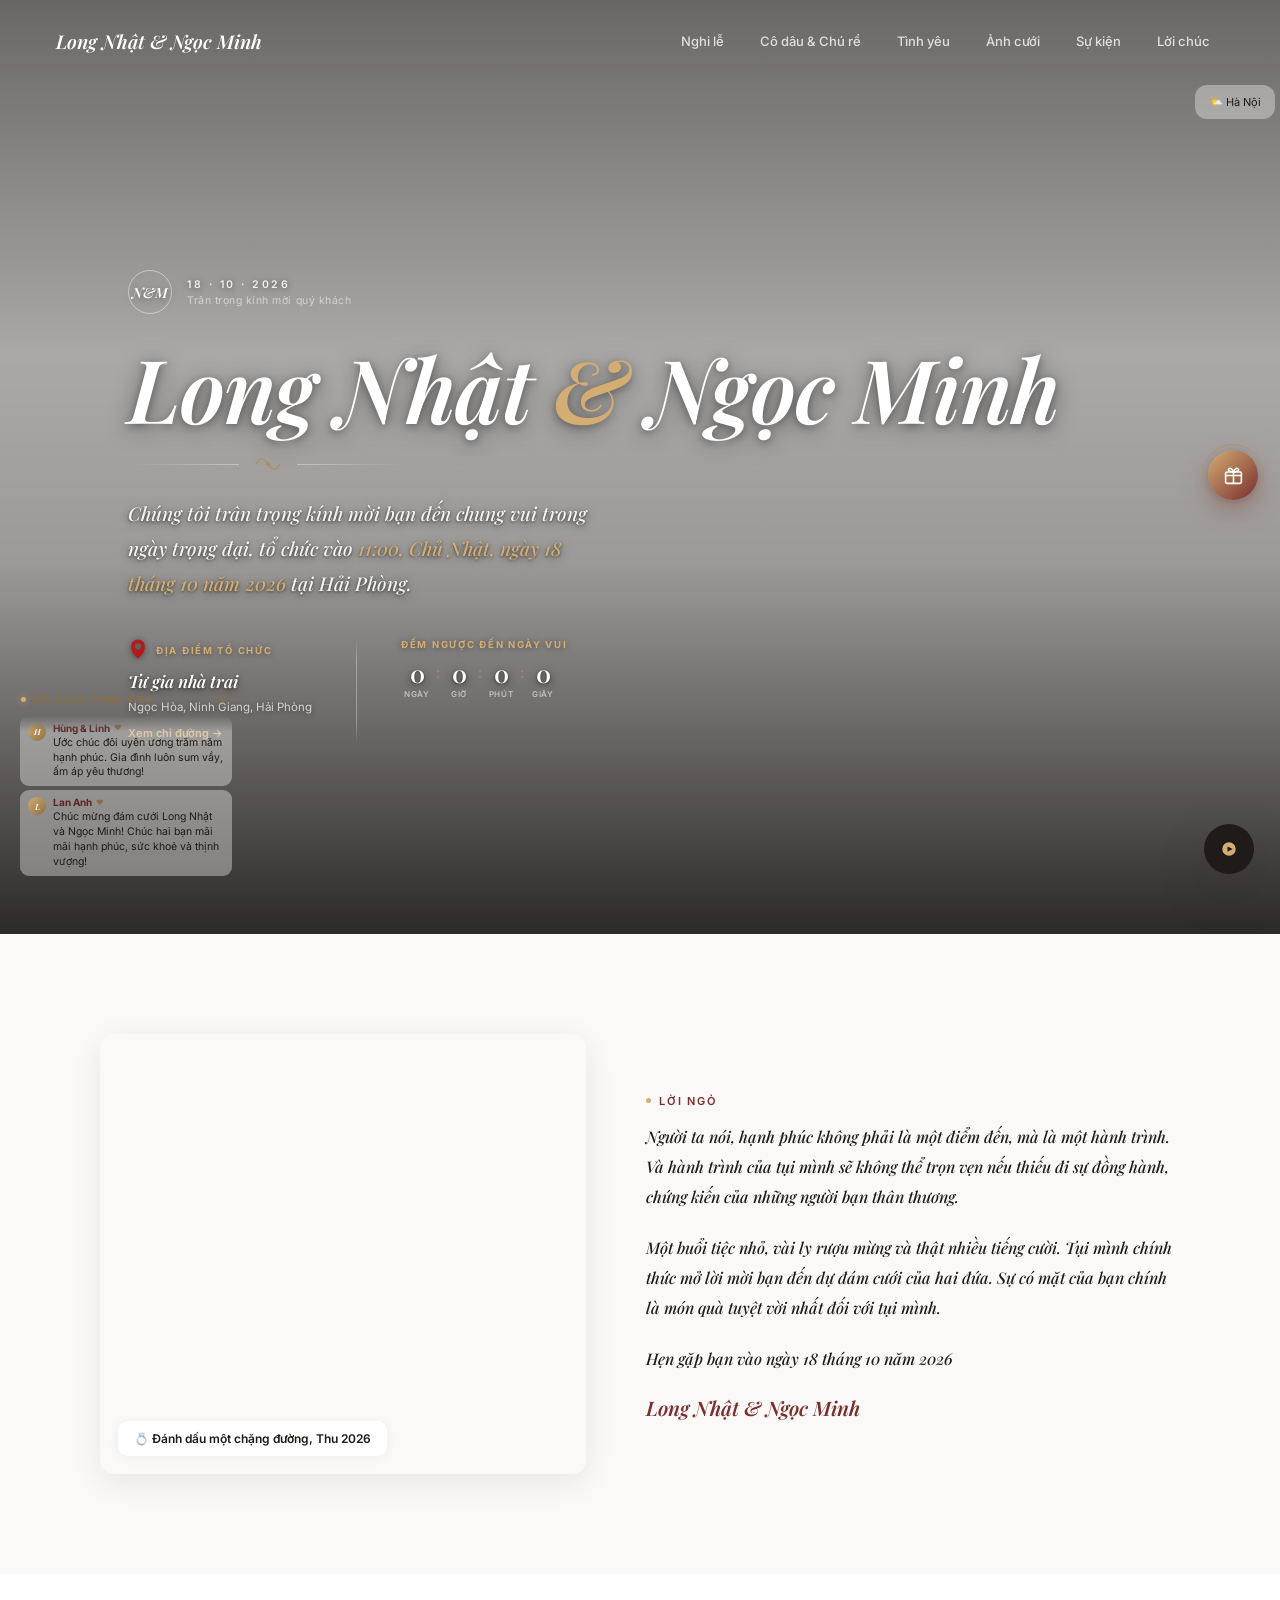
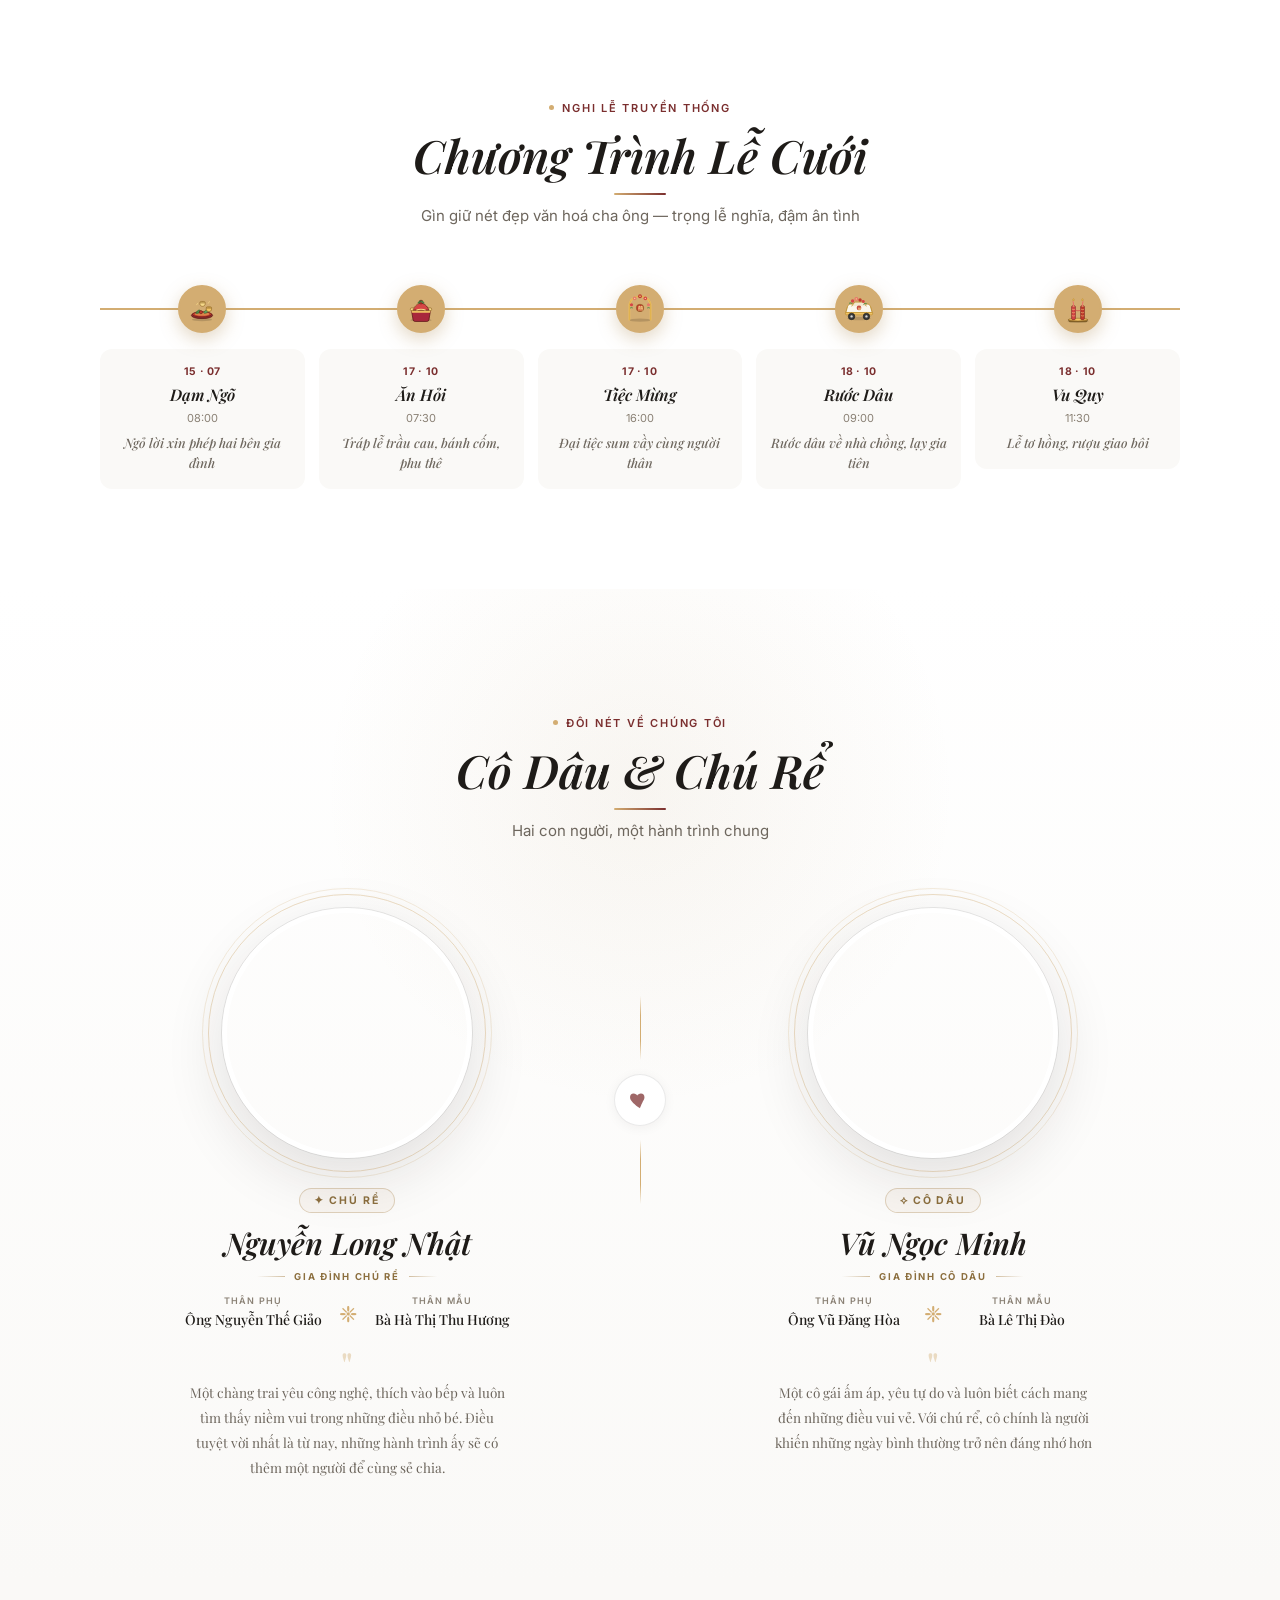
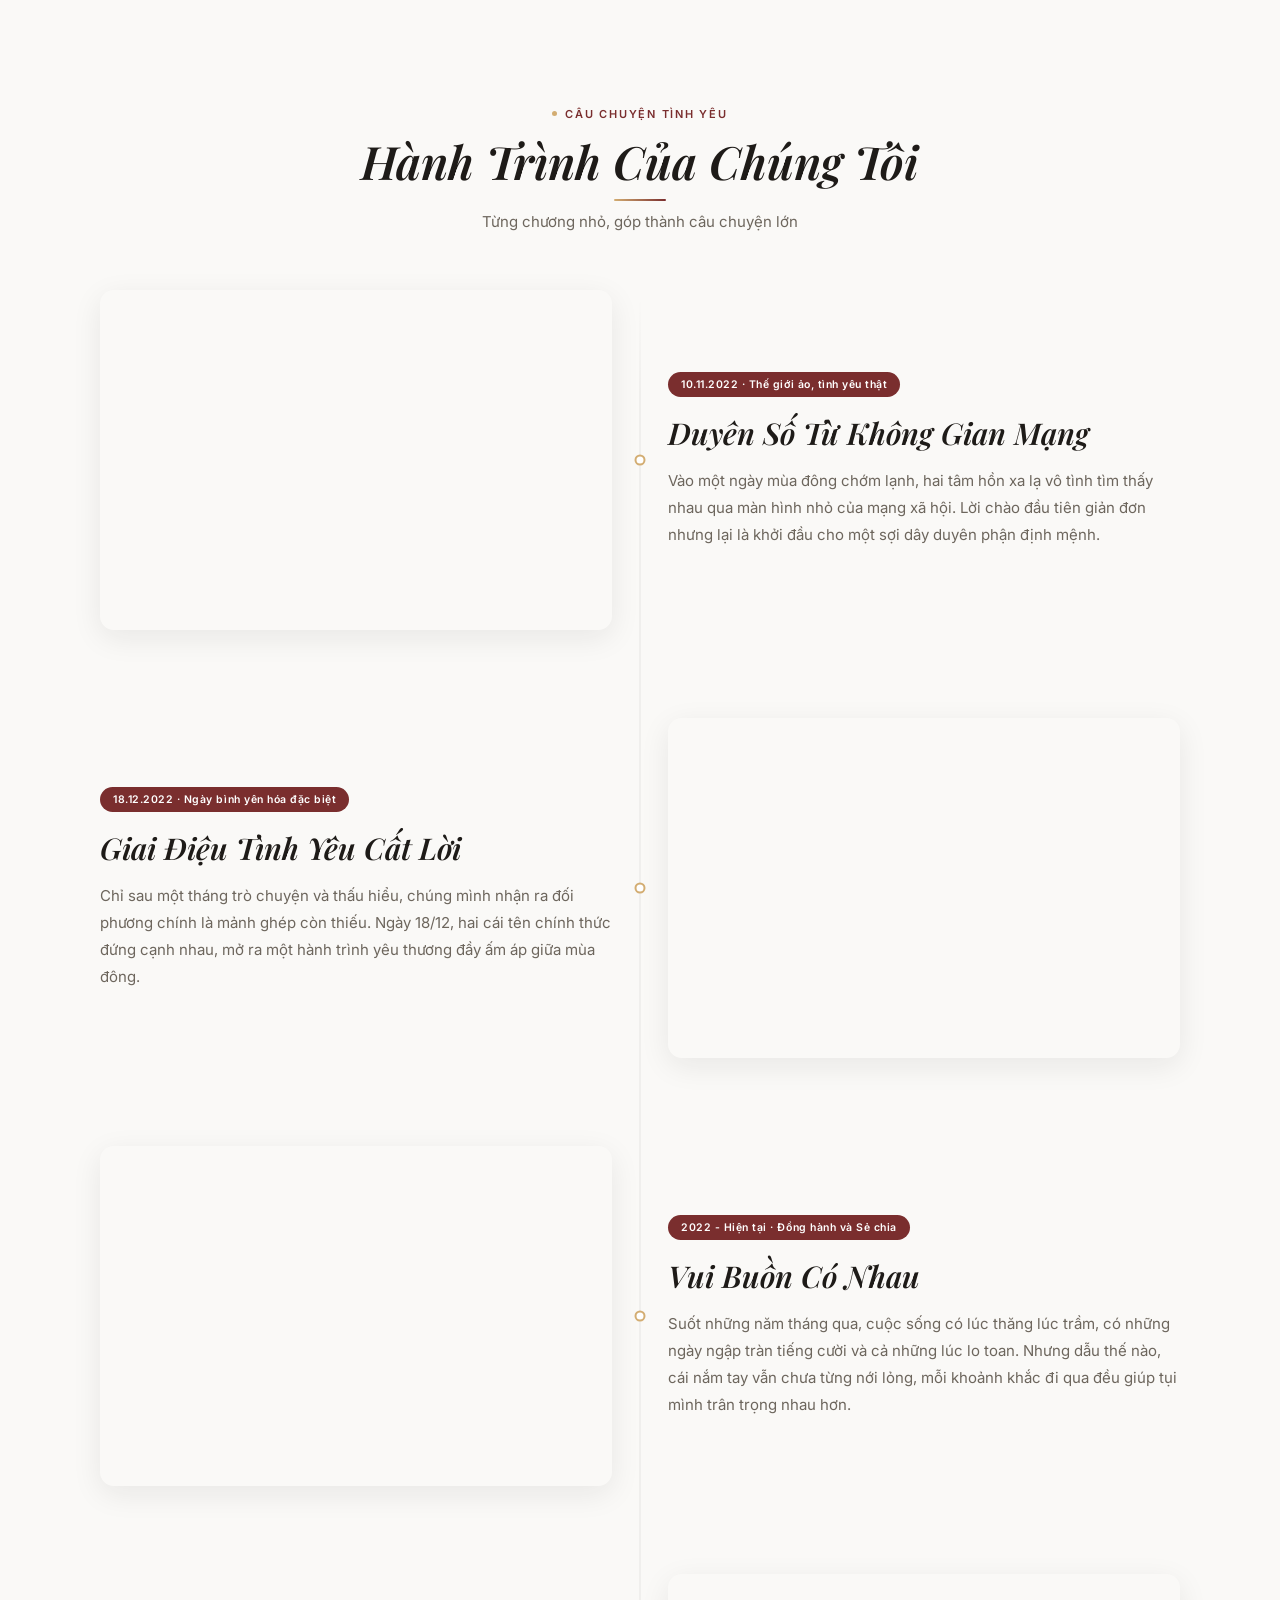
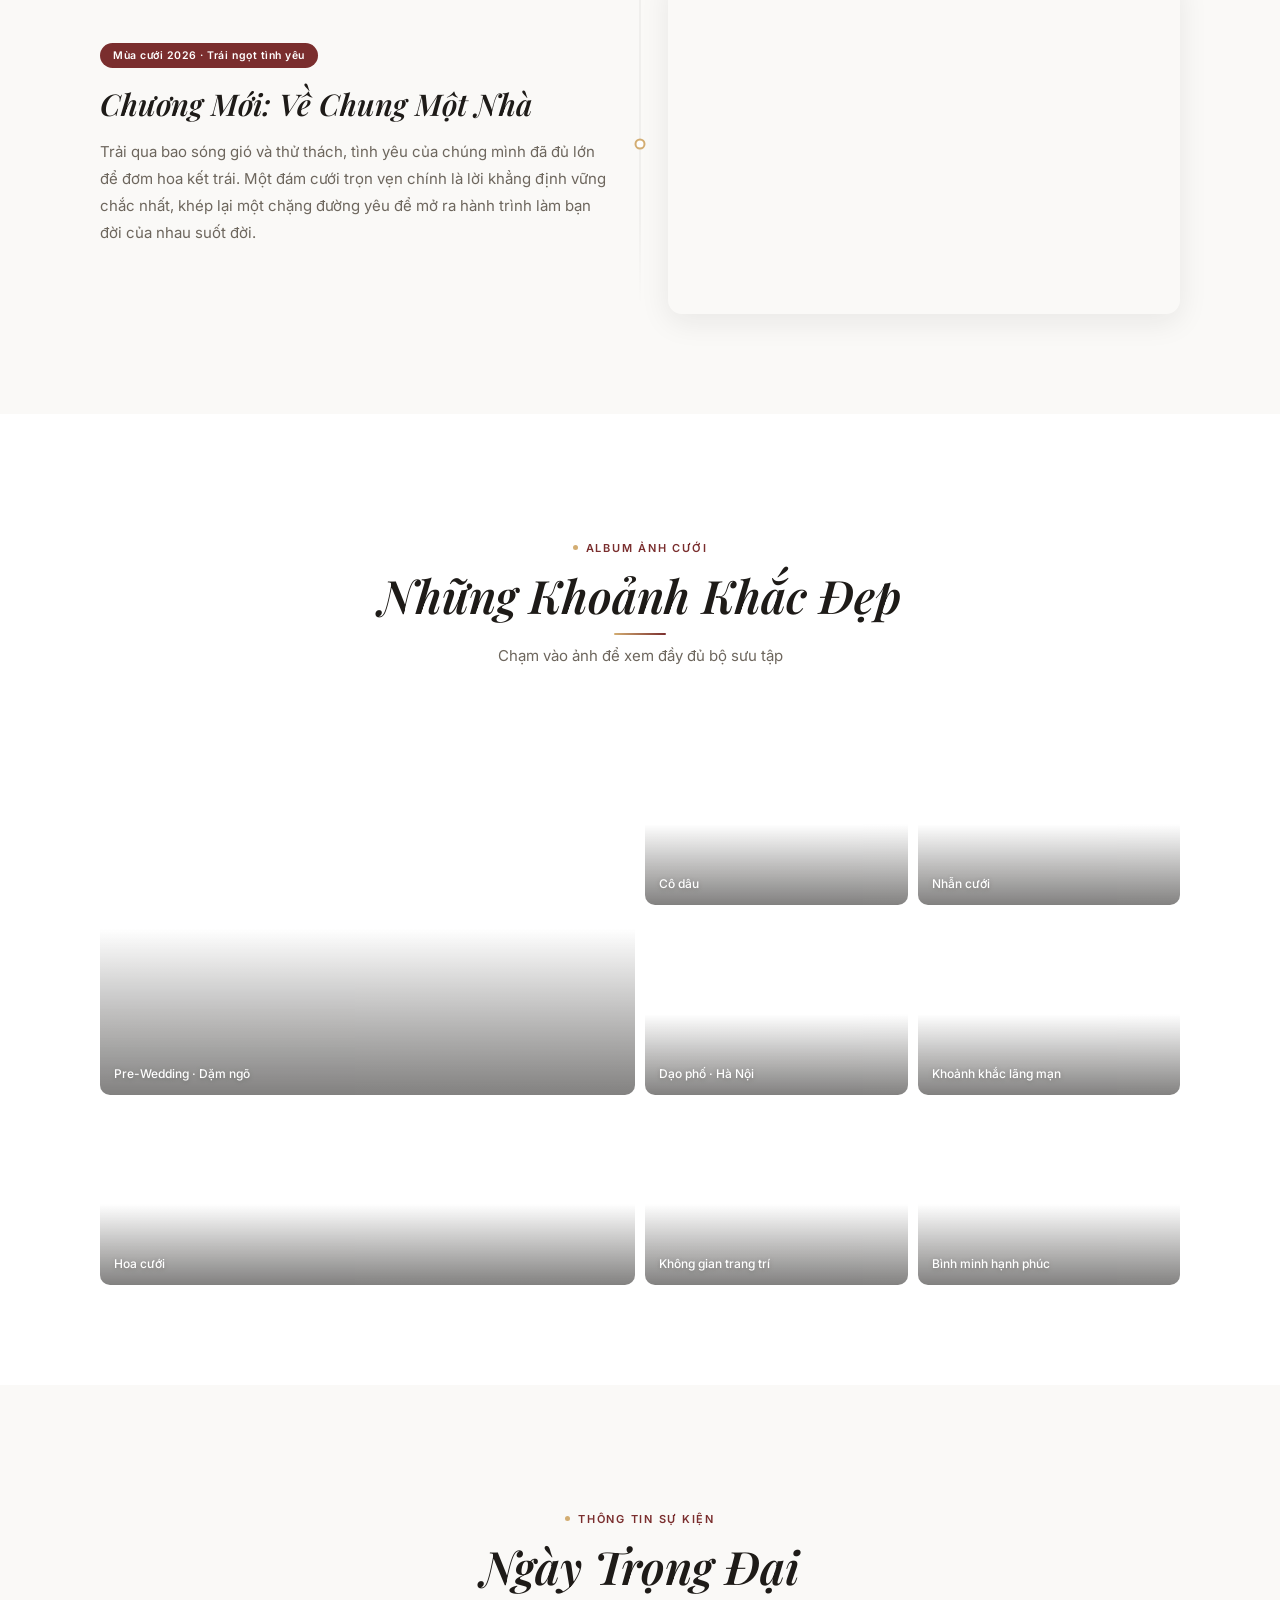
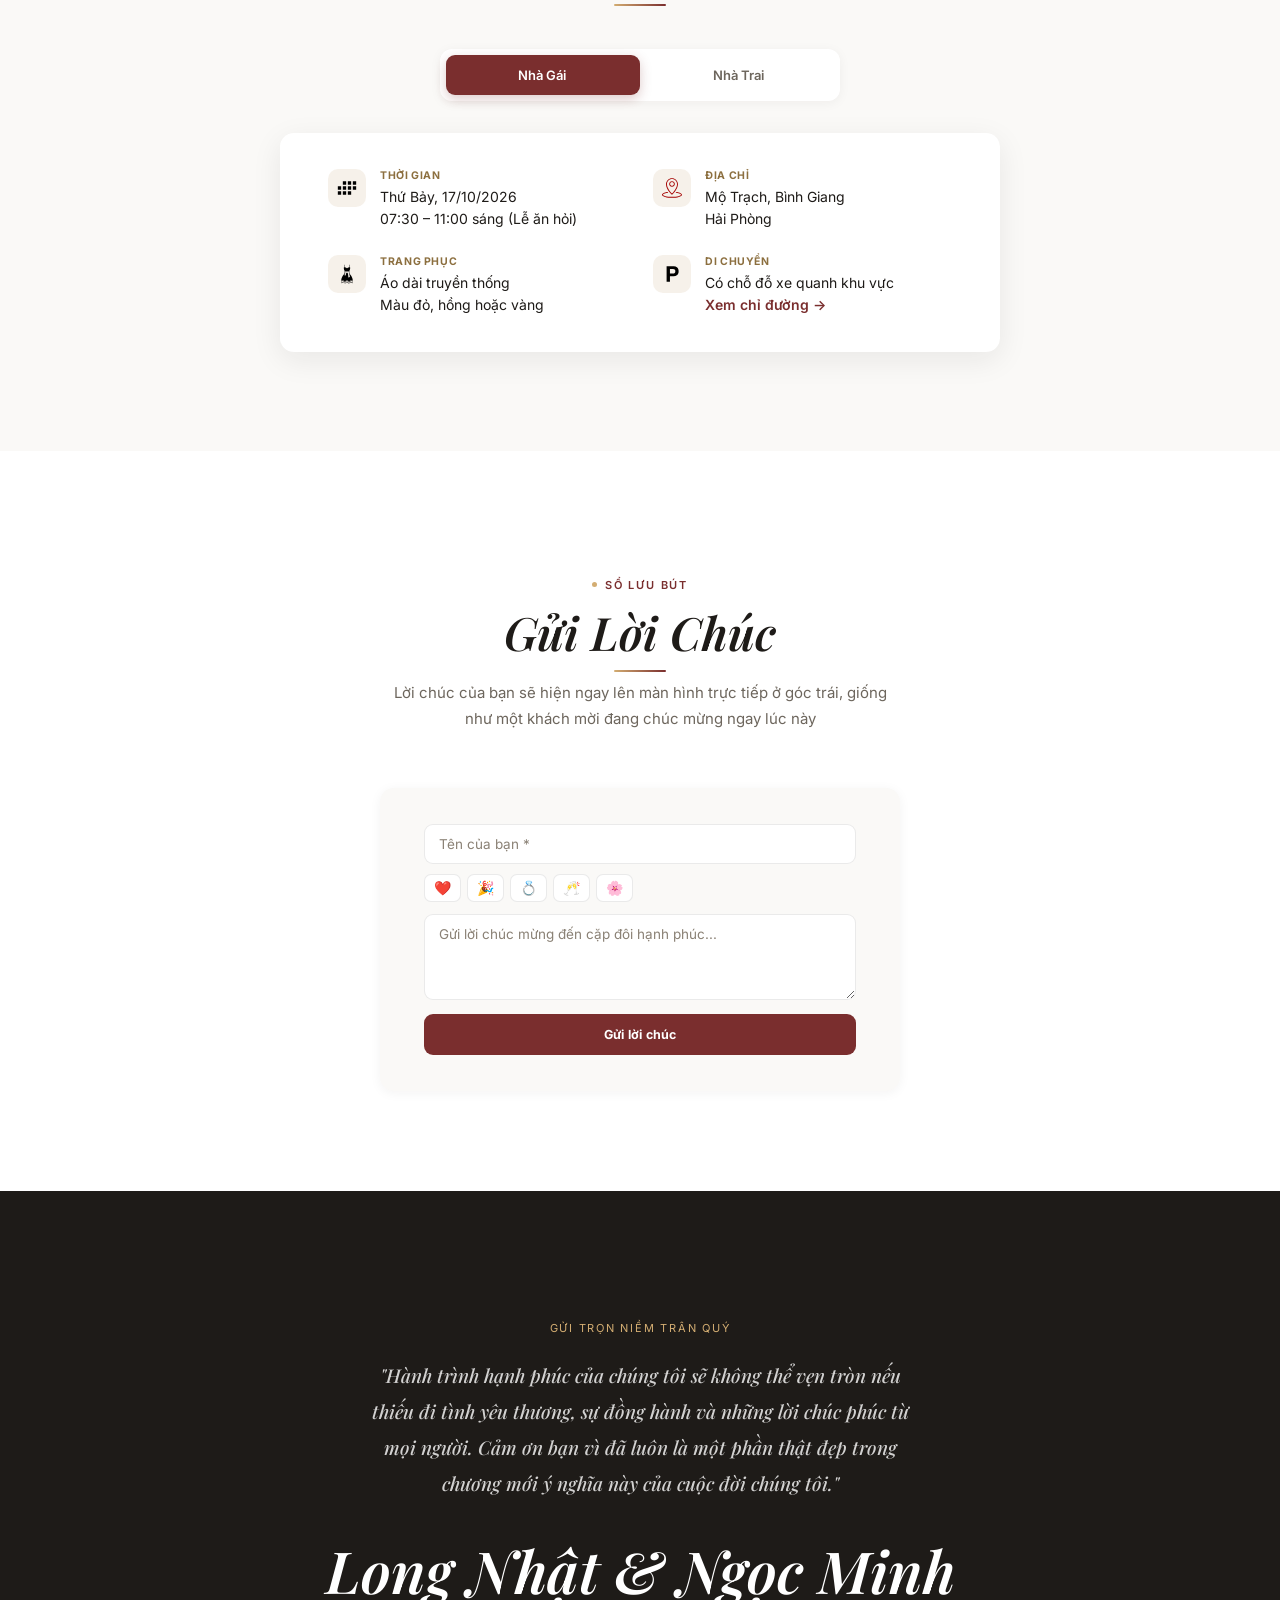
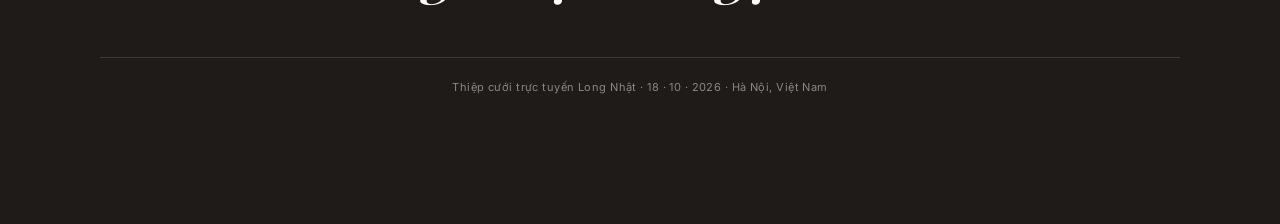
==== NhatMinh/thiep-cuoi-long-nhat-ngoc-minh.html @ 64977778 "nhatnl-updated" ====
<!DOCTYPE html>
<html lang="vi">

<head>
  <meta charset="UTF-8">
  <meta name="viewport" content="width=device-width, initial-scale=1.0">
  <title>Long Nhật & Ngọc Minh · Wedding · 18.10.2026</title>
  <link
    href="https://fonts.googleapis.com/css2?family=Inter:wght@300;400;500;600;700;800&family=Playfair+Display:ital,wght@0,500;0,600;1,500;1,600&display=swap"
    rel="stylesheet">
  <style>
    :root {
      --white: #FFFFFF;
      --bg: #FAF9F7;
      /* soft off-white app background */
      --card: #FFFFFF;
      --ink: #1E1B18;
      /* near-black warm ink */
      --gray: #6D665D;
      --gray-light: #8A8175;
      --gold: #d3ad72;
      /* premium gold accent */
      --gold-deep: #8C6F3F;
      --wine: #7A2E2E;
      /* deep burgundy — primary CTA/accent */
      --wine-deep: #5E2222;
      --line: rgba(30, 27, 24, .09);
      --shadow-sm: 0 2px 12px rgba(30, 27, 24, .05);
      --shadow-md: 0 8px 30px rgba(30, 27, 24, .08);
      --shadow-lg: 0 20px 60px rgba(30, 27, 24, .12);
      --radius: 14px;
      --ff-body: 'Inter', sans-serif;
      --ff-head: 'Playfair Display', serif;
      --ff-quote: 'Playfair Display', serif;
    }

    *,
    *::before,
    *::after {
      box-sizing: border-box;
      margin: 0;
      padding: 0;
    }

    html {
      scroll-behavior: smooth;
    }

    body {
      background: var(--bg);
      color: var(--ink);
      font-family: var(--ff-body);
      overflow-x: hidden;
      -webkit-font-smoothing: antialiased;
    }

    @media (prefers-reduced-motion:reduce) {

      *,
      *::before,
      *::after {
        animation-duration: .01ms !important;
        animation-iteration-count: 1 !important;
        transition-duration: .01ms !important;
        scroll-behavior: auto !important;
      }
    }

    img {
      max-width: 100%;
      display: block;
    }

    a {
      color: inherit;
    }

    /* ══ LOADER ══ */
    #loader {
      position: fixed;
      inset: 0;
      z-index: 10000;
      background: radial-gradient(circle at 50% 42%, #2a2118 0%, var(--ink) 72%);
      display: flex;
      flex-direction: column;
      align-items: center;
      justify-content: center;
      gap: 22px;
      transition: opacity 1s cubic-bezier(.16, 1, .3, 1), transform 1s cubic-bezier(.16, 1, .3, 1);
    }

    #loader.done {
      opacity: 0;
      transform: scale(1.06);
      pointer-events: none;
    }

    .loader-ring {
      position: relative;
      width: 112px;
      height: 112px;
      display: flex;
      align-items: center;
      justify-content: center;
    }

    .loader-ring svg {
      position: absolute;
      inset: 0;
      width: 100%;
      height: 100%;
      transform: rotate(-90deg);
    }

    .loader-ring circle {
      fill: none;
      stroke-width: 1;
    }

    .loader-ring .lr-bg {
      stroke: rgba(255, 255, 255, .12);
    }

    .loader-ring .lr-fg {
      stroke: var(--gold);
      stroke-linecap: round;
      stroke-dasharray: 308;
      stroke-dashoffset: 308;
      animation: lrfill 1.9s cubic-bezier(.4, 0, .2, 1) forwards;
    }

    @keyframes lrfill {
      to {
        stroke-dashoffset: 0;
      }
    }

    .loader-mono {
      font-family: var(--ff-body);
      font-size: 10.5px;
      letter-spacing: .34em;
      text-transform: uppercase;
      color: rgba(255, 255, 255, .42);
      opacity: 0;
      animation: loaderfade .9s ease .5s forwards;
    }

    .loader-title {
      font-family: var(--ff-head);
      font-style: italic;
      font-weight: 600;
      font-size: 27px;
      color: #fff;
      letter-spacing: .01em;
      opacity: 0;
      animation: loaderfade .9s ease .15s forwards;
    }

    @keyframes loaderfade {
      from {
        opacity: 0;
        transform: translateY(7px)
      }

      to {
        opacity: 1;
        transform: none
      }
    }

    /* ══ SCROLL PROGRESS ══ */
    #scroll-bar {
      position: fixed;
      top: 0;
      left: 0;
      right: 0;
      height: 3px;
      z-index: 1000;
    }

    #scroll-fill {
      height: 100%;
      width: 0;
      background: linear-gradient(to right, var(--wine), var(--gold));
    }

    /* ══ NAVBAR ══ */
    #navbar {
      position: fixed;
      top: 3px;
      left: 0;
      right: 0;
      z-index: 450;
      height: 76px;
      display: flex;
      align-items: center;
      justify-content: space-between;
      padding: 0 clamp(20px, 5vw, 56px);
      transition: all .35s cubic-bezier(.16, 1, .3, 1);
    }

    #navbar.scrolled {
      background: rgba(250, 249, 247, .22);
      backdrop-filter: blur(10px) saturate(140%);
      box-shadow: 0 1px 0 rgba(30, 27, 24, .05);
      height: 68px;
    }

    .nav-logo {
      text-decoration: none;
      font-family: var(--ff-head);
      font-style: italic;
      font-weight: 600;
      font-size: 19px;
      color: #fff;
      transition: color .3s;
    }

    #navbar.scrolled .nav-logo {
      color: var(--ink);
    }

    .nav-links {
      display: flex;
      gap: 8px;
      align-items: center;
    }

    .nav-link {
      font-family: var(--ff-body);
      font-size: 13px;
      font-weight: 500;
      color: rgba(255, 255, 255, .78);
      text-decoration: none;
      padding: 9px 14px;
      border-radius: 8px;
      transition: all .25s;
    }

    #navbar.scrolled .nav-link {
      color: var(--gray);
    }

    .nav-link:hover {
      background: rgba(255, 255, 255, .12);
      color: #fff;
    }

    #navbar.scrolled .nav-link:hover {
      background: var(--line);
      color: var(--ink);
    }

    .nav-cta {
      padding: 10px 20px;
      background: var(--wine);
      border-radius: 8px;
      color: #fff !important;
      font-size: 13px;
      font-weight: 600;
      text-decoration: none;
      transition: all .25s;
      box-shadow: 0 4px 14px rgba(122, 46, 46, .3);
    }

    .nav-cta:hover {
      background: var(--wine-deep);
      transform: translateY(-1px);
    }

    .nav-burger {
      display: none;
      background: none;
      border: none;
      cursor: pointer;
      flex-direction: column;
      gap: 5px;
      padding: 8px;
    }

    .nav-burger span {
      display: block;
      width: 20px;
      height: 2px;
      background: #fff;
      border-radius: 2px;
      transition: background .3s;
    }

    #navbar.scrolled .nav-burger span {
      background: var(--ink);
    }

    @media(max-width:900px) {
      .nav-links {
        display: none;
      }

      .nav-burger {
        display: flex;
      }
    }

    /* ══ MOBILE MENU ══ */
    #mmenu {
      position: fixed;
      inset: 0;
      z-index: 900;
      background: var(--ink);
      display: flex;
      align-items: center;
      justify-content: center;
      opacity: 0;
      pointer-events: none;
      transition: opacity .4s;
    }

    #mmenu.open {
      opacity: 1;
      pointer-events: all;
    }

    #mmenu.open .mi {
      opacity: 1;
      transform: none;
    }

    .mm-x {
      position: absolute;
      top: 22px;
      right: 24px;
      width: 42px;
      height: 42px;
      border-radius: 8px;
      background: rgba(255, 255, 255, .08);
      border: none;
      color: #fff;
      font-size: 18px;
      cursor: pointer;
    }

    .mm-list {
      list-style: none;
      text-align: center;
    }

    .mi {
      opacity: 0;
      transform: translateY(14px);
      transition: opacity .45s ease, transform .45s ease;
    }

    .mi:nth-child(n) {
      transition-delay: calc(var(--i, 0)*.05s);
    }

    .mi a {
      font-family: var(--ff-head);
      font-style: italic;
      font-weight: 500;
      font-size: clamp(24px, 5vw, 38px);
      color: rgba(255, 255, 255, .7);
      text-decoration: none;
      line-height: 2;
      display: inline-block;
    }

    .mi a:hover {
      color: var(--gold);
    }

    /* ══ MUSIC ══ */
    #music-btn {
      position: fixed;
      bottom: 26px;
      right: 26px;
      z-index: 500;
      width: 50px;
      height: 50px;
      border-radius: 50%;
      background: var(--ink);
      border: none;
      cursor: pointer;
      display: flex;
      align-items: center;
      justify-content: center;
      box-shadow: var(--shadow-lg);
      transition: transform .3s;
    }

    #music-btn:hover {
      transform: scale(1.07);
    }

    #music-btn svg {
      width: 18px;
      height: 18px;
      fill: var(--gold);
    }

    #music-btn.playing svg {
      animation: musicspin 5s linear infinite;
    }

    @keyframes musicspin {
      from {
        transform: rotate(0deg);
      }

      to {
        transform: rotate(360deg);
      }
    }

    /* ══ REVEAL ══ */
    [data-reveal] {
      opacity: 0;
      will-change: opacity, transform;
      transition: opacity .85s cubic-bezier(.16, 1, .3, 1), transform .85s cubic-bezier(.16, 1, .3, 1);
    }

    [data-reveal="up"] {
      transform: translateY(28px);
    }

    [data-reveal="left"] {
      transform: translateX(-26px);
    }

    [data-reveal="right"] {
      transform: translateX(26px);
    }

    [data-reveal="scale"] {
      transform: scale(.95);
    }

    [data-reveal].revealed {
      opacity: 1;
      transform: none;
    }

    /* ══ HERO ══ */
    #hero {
      min-height: 100vh;
      min-height: 100dvh;
      position: relative;
      display: flex;
      align-items: flex-end;
      overflow: hidden;
    }

    .hero-img-wrap {
      position: absolute;
      inset: 0;
      overflow: hidden;
    }

    .hero-img-wrap img {
      width: 100%;
      height: 100%;
      object-fit: cover;
      object-position: 50% 50%;
      animation: kenburns 24s ease-in-out infinite alternate;
      will-change: transform;
      transform-origin: 50% 50%;
      backface-visibility: hidden;
      image-rendering: auto;
    }

    @keyframes kenburns {
      from {
        transform: scale(1.02) translate(0, 0)
      }

      to {
        transform: scale(1.08) translate(-0.6%, -0.6%)
      }
    }

    .hero-scrim {
      position: absolute;
      inset: 0;
      background: linear-gradient(180deg, rgba(15, 13, 11, .62) 0%, rgba(15, 13, 11, .34) 38%, rgba(15, 13, 11, .4) 60%, rgba(15, 13, 11, .88) 100%);
    }

    .hero-content {
      position: relative;
      z-index: 2;
      width: 100%;
      max-width: 1180px;
      margin: 0 auto;
      padding: 150px clamp(24px, 6vw, 72px) 90px;
    }

    /* Monogram mark — replaces generic pill badge with an editorial signature */
    .hero-mark {
      display: flex;
      align-items: center;
      gap: 15px;
      margin-bottom: 30px;
    }

    .hero-mark-ring {
      width: 44px;
      height: 44px;
      border-radius: 50%;
      border: 1px solid rgba(255, 255, 255, .45);
      display: flex;
      align-items: center;
      justify-content: center;
      font-family: var(--ff-head);
      font-style: italic;
      font-weight: 600;
      font-size: 14px;
      color: #fff;
      text-shadow: 0 2px 8px rgba(0, 0, 0, .5);
      flex-shrink: 0;
    }

    .hero-mark-text {
      display: flex;
      flex-direction: column;
      gap: 3px;
    }

    .hero-mark-date {
      font-family: var(--ff-body);
      font-size: 10.5px;
      font-weight: 600;
      letter-spacing: .24em;
      text-transform: uppercase;
      color: rgba(255, 255, 255, .85);
      text-shadow: 0 1px 6px rgba(0, 0, 0, .5);
    }

    .hero-mark-loc {
      font-family: var(--ff-body);
      font-size: 10.5px;
      color: rgba(255, 255, 255, .55);
      letter-spacing: .05em;
    }

    .hero-names {
      font-family: var(--ff-head);
      font-style: italic;
      font-weight: 600;
      font-size: clamp(44px, 7.6vw, 88px);
      color: #fff;
      line-height: 1;
      letter-spacing: -.01em;
      margin-bottom: 24px;
      text-shadow: 0 4px 24px rgba(0, 0, 0, .4), 0 2px 8px rgba(0, 0, 0, .35);
    }

    .hero-names .amp {
      color: var(--gold);
    }

    /* Ornamental divider */
    .hero-ornament {
      display: flex;
      align-items: center;
      gap: 16px;
      max-width: 280px;
      margin-bottom: 24px;
    }

    .hero-ornament::before,
    .hero-ornament::after {
      content: '';
      flex: 1;
      height: 1px;
      background: linear-gradient(to right, transparent, rgba(255, 255, 255, .35));
    }

    .hero-ornament::after {
      background: linear-gradient(to left, transparent, rgba(255, 255, 255, .35));
    }

    .hero-ornament svg {
      flex-shrink: 0;
    }

    .hero-invite {
      font-family: var(--ff-quote);
      font-style: italic;
      font-weight: 500;
      font-size: clamp(16px, 1.7vw, 19px);
      color: rgba(255, 255, 255, .92);
      max-width: 480px;
      line-height: 1.85;
      text-shadow: 0 2px 10px rgba(0, 0, 0, .55), 0 1px 3px rgba(0, 0, 0, .5);
    }

    .hero-invite strong {
      color: var(--gold);
      font-weight: 500;
    }

    /* Venue + countdown info strip — slim, borderless, sits directly on the photo */
    .hero-info {
      position: relative;
      z-index: 3;
      display: flex;
      gap: 44px;
      align-items: flex-start;
      flex-wrap: wrap;
      margin-top: 38px;
    }

    .hero-info-divider {
      width: 1px;
      align-self: stretch;
      background: linear-gradient(to bottom, transparent, rgba(255, 255, 255, .32) 20%, rgba(255, 255, 255, .32) 80%, transparent);
    }

    .venue-card {
      background: transparent;
      padding: 0;
      display: flex;
      flex-direction: column;
      gap: 7px;
    }

    .venue-top {
      display: flex;
      align-items: center;
      gap: 8px;
      margin-bottom: 1px;
    }

    .venue-ico {
      font-size: 12px;
      opacity: .9;
      filter: drop-shadow(0 1px 3px rgba(0, 0, 0, .5));
    }

    .venue-label {
      font-family: var(--ff-body);
      font-size: 9.5px;
      font-weight: 700;
      letter-spacing: .18em;
      text-transform: uppercase;
      color: var(--gold);
      text-shadow: 0 1px 6px rgba(0, 0, 0, .5);
    }

    .venue-name {
      font-family: var(--ff-head);
      font-style: italic;
      font-weight: 600;
      font-size: 17px;
      color: #fff;
      line-height: 1.32;
      text-shadow: 0 2px 10px rgba(0, 0, 0, .55), 0 1px 3px rgba(0, 0, 0, .5);
    }

    .venue-addr {
      font-family: var(--ff-body);
      font-size: 11.5px;
      color: rgba(255, 255, 255, .72);
      line-height: 1.55;
      text-shadow: 0 1px 6px rgba(0, 0, 0, .5);
    }

    .venue-map {
      display: inline-flex;
      align-items: center;
      gap: 5px;
      font-family: var(--ff-body);
      font-size: 11px;
      font-weight: 600;
      color: var(--gold);
      text-decoration: none;
      margin-top: 2px;
      width: fit-content;
      padding-bottom: 2px;
      border-bottom: 1px solid rgba(176, 141, 87, .5);
      transition: border-color .2s, color .2s;
    }

    .venue-map:hover {
      border-bottom-color: #fff;
      color: #fff;
    }

    .count-card {
      background: transparent;
      padding: 0;
      display: flex;
      flex-direction: column;
      gap: 11px;
    }

    .count-title {
      font-family: var(--ff-body);
      font-size: 9.5px;
      font-weight: 700;
      letter-spacing: .18em;
      text-transform: uppercase;
      color: var(--gold);
      text-shadow: 0 1px 6px rgba(0, 0, 0, .5);
    }

    .count-row {
      display: flex;
      align-items: baseline;
      gap: 3px;
    }

    .count-unit {
      display: flex;
      flex-direction: column;
      align-items: center;
      min-width: 32px;
    }

    .count-num {
      font-family: var(--ff-head);
      font-weight: 600;
      font-size: clamp(19px, 2.2vw, 24px);
      color: #fff;
      line-height: 1;
      text-shadow: 0 2px 10px rgba(0, 0, 0, .55), 0 1px 3px rgba(0, 0, 0, .5);
      transition: opacity .25s;
    }

    .count-num.flip {
      animation: countflip .5s ease;
    }

    @keyframes countflip {
      0% {
        opacity: 0;
        transform: translateY(6px)
      }

      100% {
        opacity: 1;
        transform: none
      }
    }

    .count-lbl {
      font-family: var(--ff-body);
      font-size: 8px;
      font-weight: 600;
      letter-spacing: .09em;
      text-transform: uppercase;
      color: rgba(255, 255, 255, .55);
      margin-top: 4px;
    }

    .count-colon {
      font-family: var(--ff-head);
      font-weight: 600;
      font-size: 15px;
      color: rgba(176, 141, 87, .65);
      align-self: flex-start;
      margin-top: 1px;
    }

    @media(max-width:760px) {
      .hero-info {
        flex-direction: column;
        gap: 24px;
      }

      .hero-info-divider {
        width: 64px;
        height: 1px;
        align-self: flex-start;
        background: linear-gradient(to right, rgba(176, 141, 87, .4), transparent);
      }
    }

    /* ══ SECTION BASE ══ */
    section {
      padding: 120px clamp(20px, 5vw, 56px) 100px;
    }

    section.tight-top {
      padding-top: 100px;
    }

    .container {
      max-width: 1080px;
      margin: 0 auto;
    }

    .container-narrow {
      max-width: 720px;
      margin: 0 auto;
    }

    .eyebrow {
      display: inline-flex;
      align-items: center;
      gap: 8px;
      font-family: var(--ff-body);
      font-size: 11px;
      font-weight: 600;
      letter-spacing: .16em;
      text-transform: uppercase;
      color: var(--wine);
      margin-bottom: 14px;
    }

    .eyebrow .dot {
      width: 5px;
      height: 5px;
      border-radius: 50%;
      background: var(--gold);
    }

    .sec-title {
      font-family: var(--ff-head);
      font-style: italic;
      font-weight: 600;
      font-size: clamp(28px, 4vw, 46px);
      color: var(--ink);
      line-height: 1.15;
      margin-bottom: 22px;
      position: relative;
    }

    .sec-desc {
      font-family: var(--ff-body);
      font-size: 15px;
      color: var(--gray);
      max-width: 520px;
      line-height: 1.7;
    }

    .sec-head {
      margin-bottom: 56px;
    }

    .sec-head.center {
      text-align: center;
    }

    .sec-head.center .sec-desc {
      margin-left: auto;
      margin-right: auto;
    }

    .sec-head.center .sec-title::after {
      content: '';
      position: absolute;
      bottom: -14px;
      left: 50%;
      transform: translateX(-50%);
      width: 52px;
      height: 2px;
      background: linear-gradient(to right, var(--gold), var(--wine));
      border-radius: 2px;
    }

    .sec-head:not(.center) .sec-title::after {
      content: '';
      position: absolute;
      bottom: -14px;
      left: 2px;
      width: 44px;
      height: 2px;
      background: linear-gradient(to right, var(--gold), var(--wine));
      border-radius: 2px;
    }

    /* ══ INTRO ══ */
    #intro {
      background: var(--bg);
    }

    .intro-grid {
      display: grid;
      grid-template-columns: 1fr 1.1fr;
      gap: 60px;
      align-items: center;
    }

    .intro-photo {
      position: relative;
      border-radius: var(--radius);
      overflow: hidden;
      box-shadow: var(--shadow-md);
    }

    .intro-photo img {
      width: 100%;
      height: 440px;
      object-fit: cover;
      object-position: 50% 50%;
    }

    .intro-badge {
      position: absolute;
      bottom: 18px;
      left: 18px;
      background: rgba(255, 255, 255, .92);
      backdrop-filter: blur(8px);
      border-radius: 10px;
      padding: 10px 16px;
      font-family: var(--ff-body);
      font-size: 12px;
      font-weight: 600;
      color: var(--ink);
      box-shadow: var(--shadow-sm);
    }

    .intro-text p {
      font-family: var(--ff-quote);
      font-style: italic;
      font-weight: 500;
      font-size: 16px;
      line-height: 1.9;
      color: var(--ink);
      margin-bottom: 20px;
    }

    .intro-sig {
      font-family: var(--ff-head);
      font-style: italic;
      font-weight: 600;
      font-size: 20px;
      color: var(--wine);
    }

    @media(max-width:820px) {
      .intro-grid {
        grid-template-columns: 1fr;
      }
    }

    /* ══ STEPPER (nghi lễ) ══ */
    #programme {
      background: var(--white);
    }

    .stepper {
      position: relative;
    }

    .stepper-line {
      position: absolute;
      top: 23px;
      left: 0;
      right: 0;
      height: 2px;
      background: var(--line);
    }

    .stepper-line-fill {
      position: absolute;
      top: 0;
      left: 0;
      height: 100%;
      width: 0;
      background: var(--gold);
      transition: width 1.4s cubic-bezier(.16, 1, .3, 1);
    }

    .stepper-track {
      display: grid;
      grid-template-columns: repeat(5, 1fr);
      gap: 14px;
      position: relative;
    }

    .step {
      display: flex;
      flex-direction: column;
      align-items: center;
      text-align: center;
    }

    .step-dot {
      width: 48px;
      height: 48px;
      border-radius: 50%;
      background: var(--white);
      border: 2px solid var(--line);
      display: flex;
      align-items: center;
      justify-content: center;
      font-size: 19px;
      position: relative;
      z-index: 2;
      margin-bottom: 16px;
      transition: all .3s;
    }

    .step.active .step-dot {
      border-color: var(--gold);
      background: var(--gold);
      box-shadow: 0 6px 18px rgba(176, 141, 87, .35);
    }

    .step-card {
      background: var(--bg);
      border-radius: 12px;
      padding: 16px 14px;
      width: 100%;
    }

    .step-date {
      font-family: var(--ff-body);
      font-size: 10.5px;
      font-weight: 700;
      letter-spacing: .06em;
      color: var(--wine);
      margin-bottom: 6px;
    }

    .step-name {
      font-family: var(--ff-head);
      font-style: italic;
      font-weight: 600;
      font-size: 16px;
      color: var(--ink);
      margin-bottom: 6px;
    }

    .step-time {
      font-family: var(--ff-body);
      font-size: 11px;
      color: var(--gray-light);
      margin-bottom: 8px;
    }

    .step-desc {
      font-family: var(--ff-quote);
      font-style: italic;
      font-weight: 500;
      font-size: 13px;
      color: var(--gray);
      line-height: 1.55;
    }

    @media(max-width:900px) {
      .stepper-track {
        grid-template-columns: 1fr;
        gap: 0;
      }

      .stepper-line {
        display: none;
      }

      .step {
        flex-direction: row;
        text-align: left;
        align-items: flex-start;
        gap: 16px;
        padding-bottom: 28px;
        position: relative;
      }

      .step:not(:last-child)::before {
        content: '';
        position: absolute;
        left: 23px;
        top: 48px;
        bottom: 0;
        width: 2px;
        background: var(--line);
      }

      .step-dot {
        margin-bottom: 0;
        flex-shrink: 0;
      }

      .step-card {
        flex: 1;
      }
    }

    /* ══ STORY ══ */
    #story {
      background: var(--bg);
      position: relative;
    }

    .story-timeline {
      position: relative;
    }

    .story-timeline::before {
      content: '';
      position: absolute;
      top: 8px;
      bottom: 8px;
      left: 50%;
      width: 1px;
      background: linear-gradient(to bottom, transparent, var(--line) 6%, var(--line) 94%, transparent);
      transform: translateX(-.5px);
    }

    .story-row {
      display: grid;
      grid-template-columns: 1fr 1fr;
      gap: 56px;
      align-items: center;
      margin-bottom: 88px;
      position: relative;
    }

    .story-row::before {
      content: '';
      position: absolute;
      top: 50%;
      left: 50%;
      width: 11px;
      height: 11px;
      border-radius: 50%;
      background: var(--white);
      border: 2px solid var(--gold);
      transform: translate(-50%, -50%);
      z-index: 2;
    }

    .story-row:last-child {
      margin-bottom: 0;
    }

    .story-row:nth-child(even) .story-media {
      order: 2;
    }

    .story-media {
      position: relative;
      border-radius: var(--radius);
      overflow: hidden;
      box-shadow: var(--shadow-md);
    }

    .story-media img {
      width: 100%;
      height: 340px;
      object-fit: cover;
      object-position: 50% 50%;
      transition: transform .7s cubic-bezier(.16, 1, .3, 1);
    }

    .story-media:hover img {
      transform: scale(1.05);
    }

    .story-tag {
      display: inline-flex;
      align-items: center;
      gap: 6px;
      background: var(--wine);
      color: #fff;
      font-family: var(--ff-body);
      font-size: 10.5px;
      font-weight: 600;
      letter-spacing: .05em;
      padding: 6px 13px;
      border-radius: 20px;
      margin-bottom: 16px;
    }

    .story-name {
      font-family: var(--ff-head);
      font-style: italic;
      font-weight: 600;
      font-size: clamp(22px, 3vw, 30px);
      color: var(--ink);
      margin-bottom: 14px;
    }

    .story-desc {
      font-family: var(--ff-body);
      font-size: 15px;
      color: var(--gray);
      line-height: 1.8;
    }

    @media(max-width:760px) {
      .story-timeline::before {
        left: 0;
      }

      .story-row::before {
        display: none;
      }

      .story-row,
      .story-row:nth-child(even) {
        grid-template-columns: 1fr;
      }

      .story-row:nth-child(even) .story-media {
        order: 0;
      }

      .story-row {
        gap: 24px;
        margin-bottom: 56px;
      }
    }

    /* ══ GALLERY ══ */
    #gallery {
      background: var(--white);
    }

    .gal-grid {
      display: grid;
      grid-template-columns: repeat(4, 1fr);
      grid-auto-rows: 180px;
      gap: 10px;
    }

    .gal-grid .g-brick:nth-child(1) {
      grid-column: span 2;
      grid-row: span 2;
    }

    .gal-grid .g-brick:nth-child(6) {
      grid-column: span 2;
    }

    .g-brick {
      border-radius: 10px;
      overflow: hidden;
      cursor: pointer;
      position: relative;
    }

    .gal-grid .g-brick {
      opacity: 0;
      transform: translateY(16px);
      transition: opacity .6s cubic-bezier(.16, 1, .3, 1), transform .6s cubic-bezier(.16, 1, .3, 1);
    }

    .gal-grid.revealed .g-brick {
      opacity: 1;
      transform: none;
    }

    .gal-grid.revealed .g-brick:nth-child(1) {
      transition-delay: .02s
    }

    .gal-grid.revealed .g-brick:nth-child(2) {
      transition-delay: .08s
    }

    .gal-grid.revealed .g-brick:nth-child(3) {
      transition-delay: .14s
    }

    .gal-grid.revealed .g-brick:nth-child(4) {
      transition-delay: .2s
    }

    .gal-grid.revealed .g-brick:nth-child(5) {
      transition-delay: .26s
    }

    .gal-grid.revealed .g-brick:nth-child(6) {
      transition-delay: .32s
    }

    .gal-grid.revealed .g-brick:nth-child(7) {
      transition-delay: .38s
    }

    .gal-grid.revealed .g-brick:nth-child(8) {
      transition-delay: .44s
    }

    .g-brick img {
      width: 100%;
      height: 100%;
      object-fit: cover;
      object-position: 50% 50%;
      transition: transform .6s cubic-bezier(.16, 1, .3, 1);
    }

    .g-brick:hover img {
      transform: scale(1.08);
    }

    .g-overlay {
      position: absolute;
      inset: 0;
      background: linear-gradient(180deg, transparent 55%, rgba(15, 13, 11, .72) 100%);
      opacity: .72;
      transition: opacity .3s;
      display: flex;
      align-items: flex-end;
      padding: 14px;
    }

    .g-brick:hover .g-overlay {
      opacity: 1;
    }

    .g-overlay span {
      color: #fff;
      font-family: var(--ff-body);
      font-size: 12px;
      font-weight: 500;
      text-shadow: 0 1px 4px rgba(0, 0, 0, .4);
    }

    .g-brick {
      position: relative;
    }

    .g-brick::after {
      content: '⤢';
      position: absolute;
      top: 10px;
      right: 10px;
      width: 26px;
      height: 26px;
      border-radius: 50%;
      background: rgba(255, 255, 255, .16);
      backdrop-filter: blur(4px);
      color: #fff;
      font-size: 12px;
      display: flex;
      align-items: center;
      justify-content: center;
      opacity: 0;
      transition: opacity .3s;
    }

    .g-brick:hover::after {
      opacity: 1;
    }

    @media(max-width:760px) {
      .gal-grid {
        grid-template-columns: repeat(2, 1fr);
        grid-auto-rows: 150px;
      }

      .gal-grid .g-brick:nth-child(1) {
        grid-column: span 2;
      }

      .gal-grid .g-brick:nth-child(6) {
        grid-column: span 1;
      }
    }

    #lightbox {
      display: none;
      position: fixed;
      inset: 0;
      z-index: 950;
      background: rgba(15, 13, 11, .96);
      flex-direction: column;
      align-items: center;
      justify-content: center;
    }

    #lightbox.open {
      display: flex;
    }

    #lb-img {
      max-width: 88vw;
      max-height: 70vh;
      object-fit: contain;
      border-radius: 10px;
      opacity: 0;
      transition: opacity .35s;
    }

    #lb-img.show {
      opacity: 1;
    }

    #lb-x {
      position: absolute;
      top: 22px;
      right: 24px;
      background: rgba(255, 255, 255, .1);
      border: none;
      border-radius: 50%;
      width: 42px;
      height: 42px;
      color: #fff;
      font-size: 18px;
      cursor: pointer;
    }

    .lb-cap {
      color: rgba(255, 255, 255, .6);
      margin-top: 16px;
      font-family: var(--ff-body);
      font-size: 12px;
    }

    .lb-ctrl {
      display: flex;
      gap: 16px;
      margin-top: 16px;
      align-items: center;
    }

    .lb-btn {
      background: rgba(255, 255, 255, .1);
      border: 1px solid rgba(255, 255, 255, .16);
      color: #fff;
      border-radius: 50%;
      width: 42px;
      height: 42px;
      font-size: 18px;
      cursor: pointer;
    }

    .lb-dots {
      display: flex;
      gap: 6px;
    }

    .lb-dot {
      width: 6px;
      height: 6px;
      border-radius: 50%;
      background: rgba(255, 255, 255, .25);
      cursor: pointer;
    }

    .lb-dot.active {
      background: var(--gold);
      transform: scale(1.3);
    }

    /* ══ EVENT (tabs) ══ */
    #invite {
      background: var(--bg);
    }

    .tabs {
      position: relative;
      display: flex;
      gap: 6px;
      background: var(--white);
      border-radius: 12px;
      padding: 6px;
      margin: 0 auto 32px;
      max-width: 400px;
      box-shadow: var(--shadow-sm);
    }

    .tab-pill {
      position: absolute;
      top: 6px;
      left: 6px;
      height: calc(100% - 12px);
      width: calc(50% - 6px);
      background: var(--wine);
      border-radius: 9px;
      transition: transform .35s cubic-bezier(.16, 1, .3, 1);
      z-index: 0;
      box-shadow: 0 4px 12px rgba(122, 46, 46, .25);
    }

    .tab-btn {
      position: relative;
      z-index: 1;
      flex: 1;
      padding: 12px;
      border: none;
      border-radius: 9px;
      background: transparent;
      font-family: var(--ff-body);
      font-size: 13px;
      font-weight: 600;
      color: var(--gray);
      cursor: pointer;
      transition: color .25s;
    }

    .tab-btn.active {
      color: #fff;
    }

    .tab-panel {
      display: none;
    }

    .tab-panel.active {
      display: block;
      animation: tabin .4s cubic-bezier(.16, 1, .3, 1);
    }

    @keyframes tabin {
      from {
        opacity: 0;
        transform: translateY(8px)
      }

      to {
        opacity: 1;
        transform: none
      }
    }

    .detail-card {
      background: var(--white);
      border-radius: var(--radius);
      padding: 36px clamp(24px, 4vw, 48px);
      box-shadow: var(--shadow-md);
    }

    .detail-grid {
      display: grid;
      grid-template-columns: repeat(2, 1fr);
      gap: 26px;
    }

    .detail-item {
      display: flex;
      gap: 14px;
      align-items: flex-start;
    }

    .detail-ico {
      width: 38px;
      height: 38px;
      border-radius: 10px;
      background: rgba(176, 141, 87, .12);
      display: flex;
      align-items: center;
      justify-content: center;
      font-size: 16px;
      flex-shrink: 0;
    }

    .detail-label {
      font-family: var(--ff-body);
      font-size: 10.5px;
      font-weight: 700;
      letter-spacing: .06em;
      text-transform: uppercase;
      color: var(--gold-deep);
      margin-bottom: 4px;
    }

    .detail-value {
      font-family: var(--ff-body);
      font-size: 14px;
      color: var(--ink);
      line-height: 1.55;
    }

    .detail-value a {
      color: var(--wine);
      font-weight: 600;
      text-decoration: none;
    }

    @media(max-width:640px) {
      .detail-grid {
        grid-template-columns: 1fr;
      }
    }

    /* ══ COUPLE INTRO ══ */
    #couple {
      background: linear-gradient(180deg, var(--white) 0%, var(--bg) 100%);
      position: relative;
      overflow: hidden;
    }

    #couple::before {
      content: '';
      position: absolute;
      top: -120px;
      left: 50%;
      transform: translateX(-50%);
      width: 640px;
      height: 640px;
      border-radius: 50%;
      background: radial-gradient(circle, rgba(176, 141, 87, .08) 0%, rgba(176, 141, 87, 0) 70%);
      pointer-events: none;
    }

    .couple-grid {
      display: grid;
      grid-template-columns: 1fr auto 1fr;
      gap: 20px;
      align-items: start;
      position: relative;
      z-index: 1;
    }

    .couple-card {
      text-align: center;
      position: relative;
      padding-top: 8px;
    }

    .couple-photo-wrap {
      position: relative;
      width: 250px;
      height: 250px;
      margin: 0 auto 30px;
    }

    .couple-photo-ring {
      position: absolute;
      inset: -14px;
      border-radius: 50%;
      border: 1px solid var(--gold);
      opacity: .4;
    }

    .couple-photo-ring::before {
      content: '';
      position: absolute;
      inset: -7px;
      border-radius: 50%;
      border: 1px solid var(--gold);
      opacity: .55;
    }

    .couple-photo {
      position: relative;
      border-radius: 50%;
      overflow: hidden;
      width: 100%;
      height: 100%;
      box-shadow: var(--shadow-lg);
      border: 5px solid var(--white);
      outline: 1px solid var(--line);
      transition: transform .5s cubic-bezier(.16, 1, .3, 1);
    }

    .couple-photo img {
      width: 100%;
      height: 100%;
      object-fit: cover;
      object-position: 50% 2%;
      transition: transform .6s cubic-bezier(.16, 1, .3, 1);
    }

    .couple-card:hover .couple-photo {
      transform: translateY(-4px);
    }

    .couple-card:hover .couple-photo img {
      transform: scale(1.06);
    }

    .couple-role {
      display: inline-flex;
      align-items: center;
      gap: 7px;
      font-family: var(--ff-body);
      font-size: 10.5px;
      font-weight: 700;
      letter-spacing: .18em;
      text-transform: uppercase;
      color: var(--gold-deep);
      margin-bottom: 10px;
      padding: 5px 14px;
      border: 1px solid rgba(176, 141, 87, .35);
      border-radius: 20px;
      background: rgba(176, 141, 87, .06);
    }

    .couple-name {
      font-family: var(--ff-head);
      font-style: italic;
      font-weight: 600;
      font-size: 30px;
      color: var(--ink);
      margin-bottom: 8px;
    }

    .couple-meta {
      font-family: var(--ff-body);
      font-size: 12.5px;
      color: var(--gray-light);
      margin-bottom: 18px;
      line-height: 1.6;
    }

    .couple-desc {
      font-family: var(--ff-quote);
      /*font-style: italic;*/
      font-weight: 400;
      font-size: 13.5px;
      color: var(--gray);
      line-height: 1.85;
      max-width: 320px;
      margin: 0 auto;
      position: relative;
      padding-top: 6px;
    }

    .couple-desc::before {
      content: '"';
      font-family: var(--ff-head);
      font-weight: 600;
      font-size: 34px;
      color: var(--gold);
      opacity: .4;
      display: block;
      line-height: .4;
      margin-bottom: 8px;
    }

    .couple-divider {
      display: flex;
      flex-direction: column;
      align-items: center;
      justify-content: center;
      padding-top: 96px;
      gap: 14px;
    }

    .couple-divider .cd-line {
      width: 1px;
      height: 64px;
      background: linear-gradient(to bottom, transparent, var(--gold) 30%, var(--gold) 70%, transparent);
    }

    .couple-divider .cd-mark {
      width: 52px;
      height: 52px;
      border-radius: 50%;
      background: var(--white);
      border: 1px solid var(--line);
      box-shadow: var(--shadow-sm);
      display: flex;
      align-items: center;
      justify-content: center;
      flex-shrink: 0;
    }

    .couple-divider .cd-mark svg {
      opacity: .85;
    }

    /* ══ FAMILY INFO ══ */
    .couple-family {
      margin: 6px auto 22px;
      max-width: 390px;
    }

    .family-title {
      display: flex;
      align-items: center;
      justify-content: center;
      gap: 9px;
      font-family: var(--ff-body);
      font-size: 9.5px;
      font-weight: 700;
      letter-spacing: .18em;
      text-transform: uppercase;
      color: var(--gold-deep);
      margin-bottom: 13px;
    }

    .family-line {
      width: 28px;
      height: 1px;
      background: linear-gradient(to right, transparent, rgba(176, 141, 87, .55));
    }

    .family-line:last-child {
      background: linear-gradient(to left, transparent, rgba(176, 141, 87, .55));
    }

    .family-parents {
      display: flex;
      align-items: center;
      justify-content: center;
      gap: 14px;
    }

    .parent-item {
      display: flex;
      flex-direction: column;
      align-items: center;
      min-width: 125px;
    }

    .parent-label {
      font-family: var(--ff-body);
      font-size: 9px;
      font-weight: 600;
      letter-spacing: .12em;
      text-transform: uppercase;
      color: var(--gray-light);
      margin-bottom: 4px;
    }

    .parent-name {
      font-family: var(--ff-quote);
      font-size: 14px;
      font-weight: 500;
      color: var(--ink);
      line-height: 1.45;
      white-space: nowrap;
    }

    .family-heart {
      width: 25px;
      height: 25px;
      display: flex;
      align-items: center;
      justify-content: center;
      font-family: var(--ff-head);
      font-size: 22px;
      color: var(--gold);
      flex-shrink: 0;
    }

    @media(max-width:760px) {
      .couple-grid {
        grid-template-columns: 1fr;
        gap: 8px;
      }

      .couple-divider {
        padding: 20px 0;
        flex-direction: row;
      }

      .couple-divider .cd-line {
        width: 64px;
        height: 1px;
        background: linear-gradient(to right, transparent, var(--gold) 30%, var(--gold) 70%, transparent);
      }

      .couple-card {
        padding-bottom: 36px;
      }

      .couple-family {
        max-width: 350px;
        margin-bottom: 20px;
      }

      .family-parents {
        gap: 8px;
      }

      .parent-item {
        min-width: 115px;
      }

      .parent-name {
        font-size: 13px;
      }

      .parent-label {
        font-size: 8.5px;
      }

      .family-heart {
        font-size: 19px;
        width: 20px;
      }
    }

    /* ══ RSVP ══ */
    #rsvp {
      background: var(--white);
    }

    .rsvp-card {
      max-width: 560px;
      margin: 0 auto;
      background: var(--bg);
      border-radius: var(--radius);
      padding: 40px clamp(24px, 5vw, 48px);
      box-shadow: var(--shadow-sm);
    }

    .form-label {
      font-family: var(--ff-body);
      font-size: 11px;
      font-weight: 600;
      letter-spacing: .04em;
      text-transform: uppercase;
      color: var(--gray-light);
      display: block;
      margin-bottom: 7px;
    }

    .form-input {
      width: 100%;
      padding: 12px 15px;
      border: 1px solid var(--line);
      border-radius: 9px;
      background: var(--white);
      font-family: var(--ff-body);
      font-size: 14px;
      color: var(--ink);
      outline: none;
      transition: all .2s;
      margin-bottom: 16px;
    }

    .form-input::placeholder {
      color: var(--gray-light);
      opacity: 1;
    }

    .form-input:focus {
      border-color: var(--wine);
      box-shadow: 0 0 0 3px rgba(122, 46, 46, .1);
    }

    .toggle-row {
      display: flex;
      gap: 8px;
      margin-bottom: 16px;
    }

    .toggle-btn {
      flex: 1;
      padding: 12px;
      border: 1px solid var(--line);
      border-radius: 9px;
      background: var(--white);
      font-family: var(--ff-body);
      font-size: 13px;
      font-weight: 600;
      cursor: pointer;
      transition: all .2s;
      color: var(--gray);
    }

    .toggle-btn.on {
      background: var(--wine);
      border-color: var(--wine);
      color: #fff;
    }

    .btn-submit {
      width: 100%;
      padding: 15px;
      background: var(--wine);
      border: none;
      border-radius: 10px;
      color: #fff;
      font-family: var(--ff-body);
      font-size: 13.5px;
      font-weight: 700;
      letter-spacing: .02em;
      cursor: pointer;
      transition: all .25s;
      box-shadow: 0 8px 22px rgba(122, 46, 46, .28);
      margin-top: 4px;
    }

    .btn-submit:hover {
      background: var(--wine-deep);
      transform: translateY(-2px);
    }

    #rsvp-success {
      display: none;
      text-align: center;
      padding: 20px 0;
    }

    #rsvp-success .si {
      font-family: var(--ff-head);
      font-style: italic;
      font-size: 24px;
      color: var(--wine);
      margin-bottom: 10px;
    }

    #rsvp-success p {
      color: var(--gray);
      font-family: var(--ff-body);
      font-size: 13.5px;
      line-height: 1.7;
    }

    /* ══ GIFT ══ */
    #gift {
      background: var(--bg);
    }

    .gift-list {
      max-width: 560px;
      margin: 0 auto;
      display: grid;
      grid-template-columns: 1fr 1fr;
      gap: 16px;
    }

    .gift-card {
      background: var(--white);
      border-radius: var(--radius);
      box-shadow: var(--shadow-sm);
      padding: 26px 22px;
      text-align: center;
      transition: box-shadow .25s, transform .25s;
      border: 1px solid var(--line);
    }

    .gift-card:hover {
      box-shadow: var(--shadow-md);
      transform: translateY(-2px);
    }

    .gift-crest {
      width: 44px;
      height: 44px;
      border-radius: 50%;
      background: linear-gradient(135deg, var(--gold), var(--gold-deep));
      display: flex;
      align-items: center;
      justify-content: center;
      margin: 0 auto 14px;
      color: #fff;
      font-family: var(--ff-head);
      font-style: italic;
      font-weight: 600;
      font-size: 16px;
      box-shadow: 0 6px 16px rgba(176, 141, 87, .3);
    }

    .gift-bank {
      font-family: var(--ff-body);
      font-size: 10px;
      font-weight: 700;
      text-transform: uppercase;
      letter-spacing: .08em;
      color: var(--gold-deep);
      margin-bottom: 8px;
    }

    .gift-holder {
      font-family: var(--ff-head);
      font-style: italic;
      font-weight: 600;
      font-size: 16px;
      color: var(--ink);
      margin-bottom: 10px;
    }

    .gift-num {
      font-family: var(--ff-body);
      font-size: 12.5px;
      letter-spacing: .03em;
      color: var(--gray);
      background: var(--bg);
      border-radius: 7px;
      padding: 8px 10px;
      margin-bottom: 12px;
    }

    .copy-btn {
      width: 100%;
      padding: 9px 14px;
      border: 1px solid var(--line);
      border-radius: 8px;
      background: var(--white);
      cursor: pointer;
      font-family: var(--ff-body);
      font-size: 11.5px;
      font-weight: 600;
      color: var(--wine);
      transition: all .2s;
      letter-spacing: .02em;
    }

    .copy-btn.done {
      background: var(--wine);
      color: #fff;
      border-color: var(--wine);
    }

    .gift-note {
      max-width: 560px;
      margin: 32px auto 0;
      text-align: center;
      font-family: var(--ff-quote);
      font-style: italic;
      font-weight: 500;
      font-size: 17px;
      line-height: 1.85;
      color: var(--gray);
    }

    @media(max-width:540px) {
      .gift-list {
        grid-template-columns: 1fr;
        max-width: 340px;
      }
    }

    /* ══ GUESTBOOK — single send-wish card (live display happens in the corner ticker) ══ */
    #guestbook {
      background: var(--white);
    }

    .gb-form.gb-single {
      max-width: 520px;
      margin: 0 auto;
      background: var(--bg);
      border-radius: var(--radius);
      padding: 36px clamp(24px, 5vw, 44px);
      box-shadow: var(--shadow-sm);
      position: relative;
    }

    .gb-in {
      width: 100%;
      padding: 11px 14px;
      background: var(--white);
      border: 1px solid var(--line);
      border-radius: 9px;
      color: var(--ink);
      font-family: var(--ff-body);
      font-size: 13.5px;
      outline: none;
      margin-bottom: 10px;
    }

    .gb-in::placeholder {
      color: var(--gray-light);
      opacity: 1;
    }

    .gb-in:focus {
      border-color: var(--wine);
    }

    .gb-ta {
      width: 100%;
      padding: 11px 14px;
      background: var(--white);
      border: 1px solid var(--line);
      border-radius: 9px;
      color: var(--ink);
      font-family: var(--ff-body);
      font-size: 13.5px;
      outline: none;
      margin-bottom: 10px;
      resize: vertical;
      min-height: 86px;
    }

    .gb-ta::placeholder {
      color: var(--gray-light);
      opacity: 1;
    }

    .gb-ta:focus {
      border-color: var(--wine);
    }

    .emoji-bar {
      display: flex;
      gap: 6px;
      margin-bottom: 12px;
      flex-wrap: wrap;
    }

    .emoji-btn {
      padding: 5px 9px;
      border-radius: 7px;
      background: var(--white);
      border: 1px solid var(--line);
      cursor: pointer;
      font-size: 14px;
    }

    .gb-submit {
      width: 100%;
      padding: 13px;
      background: var(--wine);
      border: none;
      border-radius: 9px;
      color: #fff;
      font-family: var(--ff-body);
      font-size: 12.5px;
      font-weight: 700;
      cursor: pointer;
      transition: all .2s;
      letter-spacing: .02em;
    }

    .gb-submit:hover {
      background: var(--wine-deep);
      transform: translateY(-1px);
    }

    #gb-sent {
      display: none;
      text-align: center;
      font-family: var(--ff-body);
      font-size: 12.5px;
      color: var(--wine);
      font-weight: 600;
      margin-top: 14px;
      opacity: 0;
      transition: opacity .4s;
    }

    #gb-sent.show {
      display: block;
      opacity: 1;
    }

    /* ══ LIVE CORNER PANEL (livestream-style floating wish comments) — small, borderless, see-through ══ */
    #live-panel {
      position: fixed;
      left: 18px;
      bottom: 18px;
      z-index: 800;
      width: 216px;
      pointer-events: none;
    }

    .live-card {
      pointer-events: auto;
      background: transparent;
      position: relative;
    }

    .live-header {
      display: flex;
      align-items: center;
      gap: 7px;
      padding: 2px 3px 8px;
      cursor: pointer;
      user-select: none;
    }

    .live-header-left {
      display: flex;
      align-items: center;
      gap: 7px;
      min-width: 0;
    }

    .live-dot {
      width: 5px;
      height: 5px;
      border-radius: 50%;
      background: var(--gold);
      flex-shrink: 0;
      box-shadow: 0 0 6px 1px rgba(176, 141, 87, .7);
      animation: livepulse 1.8s ease-in-out infinite;
    }

    @keyframes livepulse {

      0%,
      100% {
        opacity: 1
      }

      50% {
        opacity: .3
      }
    }

    .live-title {
      font-family: var(--ff-body);
      font-size: 9.5px;
      font-weight: 700;
      letter-spacing: .14em;
      text-transform: uppercase;
      color: var(--gold-deep);
      white-space: nowrap;
      overflow: hidden;
      text-overflow: ellipsis;
    }

    .live-toggle-btn {
      width: 17px;
      height: 17px;
      border-radius: 50%;
      background: rgba(140, 111, 63, .12);
      border: none;
      color: var(--gold-deep);
      cursor: pointer;
      display: flex;
      align-items: center;
      justify-content: center;
      flex-shrink: 0;
      margin-left: auto;
      transition: background .2s;
    }

    .live-toggle-btn:hover {
      background: rgba(140, 111, 63, .22);
    }

    .live-toggle-btn svg {
      width: 8px;
      height: 8px;
      transition: transform .3s cubic-bezier(.16, 1, .3, 1);
    }

    .live-card.collapsed .live-toggle-btn svg {
      transform: rotate(180deg);
    }

    #live-ticker {
      display: flex;
      flex-direction: column-reverse;
      overflow: hidden;
      padding: 0 2px 2px;
      max-height: 220px;
      transition: max-height .4s cubic-bezier(.16, 1, .3, 1), padding .4s cubic-bezier(.16, 1, .3, 1);
      -webkit-mask-image: linear-gradient(to bottom, transparent, black 16px, black 100%);
      mask-image: linear-gradient(to bottom, transparent, black 16px, black 100%);
    }

    .live-card.collapsed #live-ticker {
      max-height: 0;
      padding-top: 0;
      padding-bottom: 0;
      -webkit-mask-image: none;
      mask-image: none;
    }

    .ticker-item {
      padding: 6px 8px;
      margin-bottom: 4px;
      border-radius: 9px;
      background: rgba(255, 255, 255, .36);
      backdrop-filter: blur(7px);
      -webkit-backdrop-filter: blur(7px);
      display: flex;
      gap: 7px;
      align-items: flex-start;
      opacity: 0;
      --tx: -10px;
      --ty: 0px;
      transform: translate(var(--tx), var(--ty));
      transition: opacity .55s cubic-bezier(.16, 1, .3, 1), transform .45s cubic-bezier(.16, 1, .3, 1);
    }

    .ticker-item.in {
      opacity: 1;
      --tx: 0px;
    }

    .ticker-item.out {
      opacity: 0;
      --tx: 6px;
    }

    .ticker-item.static-item {
      opacity: 1;
      --tx: 0px;
    }

    .ticker-item.static-item.fade-out {
      opacity: 0;
      --tx: 6px;
      transition: opacity .6s ease, transform .6s ease;
    }

    .ticker-av {
      width: 18px;
      height: 18px;
      border-radius: 50%;
      background: linear-gradient(135deg, var(--gold), var(--gold-deep));
      color: #fff;
      display: flex;
      align-items: center;
      justify-content: center;
      font-family: var(--ff-head);
      font-style: italic;
      font-weight: 600;
      font-size: 8.5px;
      flex-shrink: 0;
      margin-top: 1px;
    }

    .ticker-body {
      flex: 1;
      min-width: 0;
    }

    .ticker-name {
      font-family: var(--ff-body);
      font-size: 10px;
      font-weight: 700;
      color: var(--wine-deep);
      display: flex;
      align-items: center;
      gap: 4px;
      letter-spacing: 0;
    }

    .ticker-name .tk-heart {
      color: var(--gold-deep);
      font-size: 7.5px;
    }

    .ticker-text {
      font-family: var(--ff-body);
      font-style: normal;
      font-weight: 400;
      font-size: 10.5px;
      color: var(--ink);
      line-height: 1.42;
      margin-top: 2px;
      overflow-wrap: break-word;
      word-break: break-word;
    }

    @media(max-width:640px) {
      #live-panel {
        width: min(56vw, 180px);
        left: 12px;
        bottom: 12px;
      }

      #live-ticker {
        max-height: 130px;
      }

      .ticker-item {
        padding: 5px 7px;
      }

      .ticker-text {
        font-size: 9.5px;
      }

      .ticker-av {
        width: 16px;
        height: 16px;
        font-size: 7.5px;
      }

      .ticker-name {
        font-size: 9px;
      }

      .live-title {
        font-size: 8.5px;
      }
    }

    /* ══ GIFT FAB (draggable) + QR MODAL ══ */
    .gift-fab {
      position: fixed;
      right: 22px;
      top: 50%;
      z-index: 770;
      width: 50px;
      height: 50px;
      border-radius: 50%;
      background: linear-gradient(135deg, var(--gold), var(--wine));
      border: none;
      cursor: grab;
      display: flex;
      align-items: center;
      justify-content: center;
      box-shadow: 0 10px 26px rgba(122, 46, 46, .35), 0 2px 8px rgba(0, 0, 0, .15);
      color: #fff;
      touch-action: none;
      transition: box-shadow .2s;
      animation: giftwiggle 3.4s ease-in-out infinite;
    }

    .gift-fab svg {
      width: 21px;
      height: 21px;
      pointer-events: none;
      position: relative;
      z-index: 1;
    }

    .gift-fab:hover {
      box-shadow: 0 14px 32px rgba(122, 46, 46, .42), 0 2px 10px rgba(0, 0, 0, .18);
    }

    .gift-fab.dragging {
      cursor: grabbing;
      transform: scale(1.07) rotate(0deg) !important;
      animation: none;
    }

    @keyframes giftwiggle {

      0%,
      64%,
      100% {
        transform: rotate(0deg) scale(1);
      }

      68% {
        transform: rotate(-10deg) scale(1.03);
      }

      74% {
        transform: rotate(9deg) scale(1.03);
      }

      79% {
        transform: rotate(-7deg) scale(1.02);
      }

      84% {
        transform: rotate(5deg) scale(1.01);
      }

      89% {
        transform: rotate(-2deg) scale(1);
      }

      93% {
        transform: rotate(0deg) scale(1);
      }
    }

    .gift-fab-pulse {
      position: absolute;
      inset: -6px;
      border-radius: 50%;
      border: 1.4px solid rgba(176, 141, 87, .55);
      animation: giftpulse 2.6s ease-out infinite;
      pointer-events: none;
    }

    @keyframes giftpulse {
      0% {
        transform: scale(.82);
        opacity: .8
      }

      100% {
        transform: scale(1.55);
        opacity: 0
      }
    }

    .gift-modal-overlay {
      display: none;
      position: fixed;
      inset: 0;
      z-index: 950;
      background: rgba(15, 13, 11, .72);
      backdrop-filter: blur(6px);
      align-items: center;
      justify-content: center;
      padding: 24px;
    }

    .gift-modal-overlay.open {
      display: flex;
    }

    .gift-modal {
      background: var(--white);
      border-radius: 20px;
      max-width: 560px;
      width: 100%;
      padding: 36px clamp(20px, 4vw, 44px) 42px;
      position: relative;
      box-shadow: var(--shadow-lg);
      max-height: 88vh;
      overflow-y: auto;
      animation: tabin .35s cubic-bezier(.16, 1, .3, 1);
    }

    .gift-modal-close {
      position: absolute;
      top: 16px;
      right: 16px;
      width: 34px;
      height: 34px;
      border-radius: 50%;
      background: var(--bg);
      border: none;
      color: var(--ink);
      font-size: 15px;
      cursor: pointer;
    }

    .gift-modal-head {
      text-align: center;
      margin-bottom: 28px;
    }

    .gift-modal-head h3 {
      font-family: var(--ff-head);
      font-style: italic;
      font-weight: 600;
      font-size: 26px;
      color: var(--ink);
      margin: 6px 0 10px;
    }

    .gift-modal-head p {
      font-family: var(--ff-body);
      font-size: 13.5px;
      color: var(--gray);
      line-height: 1.7;
      max-width: 400px;
      margin: 0 auto;
    }

    .gift-modal-grid {
      display: grid;
      grid-template-columns: 1fr 1fr;
      gap: 16px;
    }

    .gift-qr-img {
      width: 100%;
      max-width: 150px;
      border-radius: 10px;
      margin: 0 auto 14px;
      box-shadow: var(--shadow-sm);
      background: #fff;
      padding: 8px;
      border: 1px solid var(--line);
    }

    @media(max-width:540px) {
      .gift-modal-grid {
        grid-template-columns: 1fr;
      }
    }

    @media(max-width:640px) {
      .gift-fab {
        width: 44px;
        height: 44px;
        right: 16px;
      }

      .gift-fab svg {
        width: 18px;
        height: 18px;
      }
    }

    /* ══ AMBIENT FX (hearts / petals / snow / bubbles) ══ */
    #fx-layer {
      position: fixed;
      inset: 0;
      z-index: 5;
      pointer-events: none;
      overflow: hidden;
    }

    .fx-piece {
      position: absolute;
      top: -40px;
      will-change: transform, opacity;
      opacity: 0;
    }

    /* ══ THANKS ══ */
    #thanks {
      background: var(--ink);
      text-align: center;
      padding: 130px 24px;
      position: relative;
      overflow: hidden;
    }

    .thanks-quote {
      max-width: 560px;
      margin: 0 auto 30px;
      font-family: var(--ff-quote);
      font-style: italic;
      font-weight: 500;
      font-size: clamp(16px, 2vw, 19px);
      line-height: 1.9;
      color: rgba(255, 255, 255, .8);
    }

    .thanks-sig {
      font-family: var(--ff-body);
      font-size: 11px;
      letter-spacing: .16em;
      text-transform: uppercase;
      color: var(--gold);
      margin-bottom: 22px;
    }

    .thanks-names {
      font-family: var(--ff-head);
      font-style: italic;
      font-weight: 600;
      font-size: clamp(30px, 5.5vw, 58px);
      color: #fff;
    }

    .thanks-footer {
      margin-top: 48px;
      padding-top: 22px;
      border-top: 1px solid rgba(255, 255, 255, .14);
      font-family: var(--ff-body);
      font-size: 11px;
      color: rgba(255, 255, 255, .48);
      letter-spacing: .04em;
    }

    @media(max-width:700px) {
      section {
        padding: 100px 18px 70px;
      }
    }
  </style>
</head>

<body>

  <div id="fx-layer"></div>

  <div id="scroll-bar">
    <div id="scroll-fill"></div>
  </div>

  <div id="loader">
    <div class="loader-ring">
      <svg viewBox="0 0 112 112">
        <circle class="lr-bg" cx="56" cy="56" r="49" />
        <circle class="lr-fg" cx="56" cy="56" r="49" />
      </svg>
      <div class="loader-title">N &amp; M</div>
    </div>
    <div class="loader-mono">18 · 10 · 2026</div>
  </div>

  <audio id="audio" loop preload="none">
    <source src="/assets/music/music.mp3" type="audio/mpeg">
  </audio>
  <button id="music-btn" aria-label="Nhạc nền">
    <svg id="ico-play" viewBox="0 0 24 24">
      <path d="M12 3a9 9 0 100 18A9 9 0 0012 3zm-2 5.5l7 3.5-7 3.5V8.5z" />
    </svg>
    <svg id="ico-pause" viewBox="0 0 24 24" style="display:none">
      <path d="M12 3a9 9 0 100 18A9 9 0 0012 3zM9 8h2v8H9V8zm4 0h2v8h-2V8z" />
    </svg>
  </button>

  <button id="gift-fab" class="gift-fab" aria-label="Mừng cưới - Quét mã QR">
    <span class="gift-fab-pulse"></span>
    <svg viewBox="0 0 24 24" fill="none" stroke="currentColor" stroke-width="1.8" stroke-linecap="round"
      stroke-linejoin="round">
      <rect x="3" y="8" width="18" height="13" rx="1.5" />
      <path d="M3 12h18" />
      <path d="M12 8v13" />
      <path d="M12 8c-1.5-4-4-5-5.5-3.5S8 8 12 8Z" />
      <path d="M12 8c1.5-4 4-5 5.5-3.5S16 8 12 8Z" />
    </svg>
  </button>

  <div id="gift-modal" class="gift-modal-overlay">
    <div class="gift-modal">
      <button class="gift-modal-close" id="gift-modal-close" aria-label="Đóng">✕</button>
      <div class="gift-modal-head">
        <div class="eyebrow" style="justify-content:center"><span class="dot"></span>Hộp mừng cưới</div>
        <h3>Mừng Từ Xa</h3>
        <p>Nếu không thể đến trực tiếp, một lời chúc hoặc chút quà nhỏ từ bạn vẫn là điều quý giá nhất.</p>
      </div>
      <div class="gift-modal-grid">
        <div class="gift-card">
          <img class="gift-qr-img" src="/assets/img/bank/longnhat.jpg" alt="Mã QR chuyển khoản Nguyễn Long Nhật">
          <div class="gift-bank">Vietcombank</div>
          <div class="gift-holder">Nguyễn Long Nhật</div>
          <div class="gift-num">101 459 8924</div>
          <button class="copy-btn" onclick="copyAcc('101 459 8924',this)">Sao chép số tài khoản</button>
        </div>
        <div class="gift-card">
          <img class="gift-qr-img" src="/assets/img/bank/ngocminh.jpg" alt="Mã QR chuyển khoản Vũ Ngọc Minh">
          <div class="gift-bank">VIB</div>
          <div class="gift-holder">Vũ Ngọc Minh</div>
          <div class="gift-num">395 385 778</div>
          <button class="copy-btn" onclick="copyAcc('395385778',this)">Sao chép số tài khoản</button>
        </div>
      </div>
    </div>
  </div>

  <div id="live-panel">
    <div class="live-card" id="live-card">
      <div class="live-header" id="live-header">
        <div class="live-header-left"><span class="live-dot"></span><span class="live-title">Lời chúc trực tiếp</span>
        </div>
        <button class="live-toggle-btn" id="live-toggle" aria-label="Thu gọn / mở rộng">
          <svg viewBox="0 0 24 24" fill="none" stroke="currentColor" stroke-width="2.4" stroke-linecap="round"
            stroke-linejoin="round">
            <polyline points="6 9 12 15 18 9" />
          </svg>
        </button>
      </div>
      <div id="live-ticker">
        <div class="ticker-item static-item">
          <div class="ticker-av">L</div>
          <div class="ticker-body">
            <div class="ticker-name">Lan Anh<span class="tk-heart">❤</span></div>
            <div class="ticker-text">Chúc mừng đám cưới Long Nhật và Ngọc Minh! Chúc hai bạn mãi mãi hạnh phúc!</div>
          </div>
        </div>
        <div class="ticker-item static-item">
          <div class="ticker-av">H</div>
          <div class="ticker-body">
            <div class="ticker-name">Hùng &amp; Linh<span class="tk-heart">❤</span></div>
            <div class="ticker-text">Ước chúc đôi uyên ương trăm năm hạnh phúc, sum vầy!</div>
          </div>
        </div>
      </div>
    </div>
  </div>

  <nav id="navbar">
    <a class="nav-logo" href="#hero">Long Nhật &amp; Ngọc Minh</a>
    <div class="nav-links">
      <a class="nav-link" href="#programme">Nghi lễ</a>
      <a class="nav-link" href="#couple">Cô dâu &amp; Chú rể</a>
      <a class="nav-link" href="#story">Tình yêu</a>
      <a class="nav-link" href="#gallery">Ảnh cưới</a>
      <a class="nav-link" href="#invite">Sự kiện</a>
      <a class="nav-link" href="#guestbook">Lời chúc</a>
    </div>
    <button class="nav-burger" id="menu-open" aria-label="Mở menu"><span></span><span></span><span></span></button>
  </nav>

  <div id="mmenu">
    <button class="mm-x" id="menu-close">✕</button>
    <ul class="mm-list">
      <li class="mi" style="--i:0"><a href="#hero" onclick="closeMenu()">Trang bìa</a></li>
      <li class="mi" style="--i:1"><a href="#programme" onclick="closeMenu()">Nghi lễ</a></li>
      <li class="mi" style="--i:2"><a href="#couple" onclick="closeMenu()">Cô dâu &amp; Chú rể</a></li>
      <li class="mi" style="--i:3"><a href="#story" onclick="closeMenu()">Tình yêu</a></li>
      <li class="mi" style="--i:4"><a href="#gallery" onclick="closeMenu()">Ảnh cưới</a></li>
      <li class="mi" style="--i:5"><a href="#invite" onclick="closeMenu()">Sự kiện</a></li>
      <li class="mi" style="--i:7"><a href="#guestbook" onclick="closeMenu()">Lời chúc</a></li>
    </ul>
  </div>

  <!-- HERO — real wedding photo cover -->
  <section id="hero">
    <div class="hero-img-wrap">
      <picture>
        <source media="(max-width:760px)" srcset="/assets/img/hero-img-wrap/img-small.jpg">
        <img src="/assets/img/hero-img-wrap/img-original.jpg" alt="Long Nhật và Ngọc Minh">
      </picture>
    </div>
    <div class="hero-scrim"></div>
    <div class="hero-content">
      <div class="hero-mark" data-reveal="up">
        <div class="hero-mark-ring">N&amp;M</div>
        <div class="hero-mark-text">
          <span class="hero-mark-date">18 · 10 · 2026</span>
          <span class="hero-mark-loc">Trân trọng kính mời quý khách</span>
        </div>
      </div>
      <div class="hero-names" data-reveal="up">Long Nhật <span class="amp">&amp;</span> Ngọc Minh</div>
      <div class="hero-ornament" data-reveal="up">
        <svg width="26" height="16" viewBox="0 0 26 16">
          <path d="M1 8c4-7 8-7 12 0s8 7 12 0" fill="none" stroke="#B08D57" stroke-width="1.2" />
          <circle cx="13" cy="8" r="2" fill="#B08D57" />
        </svg>
      </div>
      <div class="hero-invite" data-reveal="up">Chúng tôi trân trọng kính mời bạn đến chung vui trong ngày trọng đại, tổ
        chức vào <strong>11:00, Chủ Nhật, ngày 18 tháng 10 năm 2026</strong> tại Hải Phòng.</div>
      <div class="hero-info" data-reveal="up">
        <div class="venue-card">
          <div class="venue-top"><span class="venue-ico"><svg width="20px" height="20px"
                viewBox="0 0 8.4666669 8.4666669" id="svg8" version="1.1" xmlns="http://www.w3.org/2000/svg"
                xmlns:cc="http://creativecommons.org/ns#" xmlns:dc="http://purl.org/dc/elements/1.1/"
                xmlns:inkscape="http://www.inkscape.org/namespaces/inkscape"
                xmlns:rdf="http://www.w3.org/1999/02/22-rdf-syntax-ns#"
                xmlns:sodipodi="http://sodipodi.sourceforge.net/DTD/sodipodi-0.dtd"
                xmlns:svg="http://www.w3.org/2000/svg">

                <defs id="defs2" />

                <g id="layer1" transform="translate(0,-288.53332)">

                  <path
                    d="m 15.996094,0.99609375 c -6.0632836,0 -10.9980445,4.93673065 -10.9980471,11.00000025 -3.8e-6,10.668737 10.3789061,18.779297 10.3789061,18.779297 0.364612,0.290384 0.881482,0.290384 1.246094,0 0,0 10.380882,-8.11056 10.380859,-18.779297 C 27.003893,5.9328244 22.059377,0.99609375 15.996094,0.99609375 Z m 0,6.00195315 c 2.749573,0 5.00585,2.2484784 5.005859,4.9980471 C 21.001971,14.7457 18.745685,17 15.996094,17 c -2.749591,0 -4.998064,-2.2543 -4.998047,-5.003906 9e-6,-2.7495687 2.248474,-4.9980471 4.998047,-4.9980471 z"
                    id="path929"
                    style="color:#000000;font-style:normal;font-variant:normal;font-weight:normal;font-stretch:normal;font-size:medium;line-height:normal;font-family:sans-serif;font-variant-ligatures:normal;font-variant-position:normal;font-variant-caps:normal;font-variant-numeric:normal;font-variant-alternates:normal;font-feature-settings:normal;text-indent:0;text-align:start;text-decoration:none;text-decoration-line:none;text-decoration-style:solid;text-decoration-color:#000000;letter-spacing:normal;word-spacing:normal;text-transform:none;writing-mode:lr-tb;direction:ltr;text-orientation:mixed;dominant-baseline:auto;baseline-shift:baseline;text-anchor:start;white-space:normal;shape-padding:0;clip-rule:nonzero;display:inline;overflow:visible;visibility:visible;opacity:1;isolation:auto;mix-blend-mode:normal;color-interpolation:sRGB;color-interpolation-filters:linearRGB;solid-color:#000000;solid-opacity:1;vector-effect:none;fill:#b91010;fill-opacity:1;fill-rule:nonzero;stroke:none;stroke-width:1.99999988;stroke-linecap:round;stroke-linejoin:round;stroke-miterlimit:4;stroke-dasharray:none;stroke-dashoffset:0;stroke-opacity:1;paint-order:stroke fill markers;color-rendering:auto;image-rendering:auto;shape-rendering:auto;text-rendering:auto;enable-background:accumulate"
                    transform="matrix(0.26458333,0,0,0.26458333,0,288.53332)" />

                </g>

              </svg></span><span class="venue-label">Địa điểm tổ chức</span>
          </div>
          <div class="venue-name">Tư gia nhà trai</div>
          <div class="venue-addr">Ngọc Hòa, Ninh Giang, Hải Phòng</div>
          <a class="venue-map" href="https://maps.app.goo.gl/pgmvvbpYy2TFQjw69" target="_blank" rel="noopener">Xem chỉ
            đường →</a>
        </div>
        <div class="hero-info-divider"></div>
        <div class="count-card" id="hero-countdown">
          <div class="count-title">Đếm ngược đến ngày vui</div>
          <div class="count-row">
            <div class="count-unit">
              <div class="count-num" id="cd-d">--</div>
              <div class="count-lbl">Ngày</div>
            </div>
            <div class="count-colon">:</div>
            <div class="count-unit">
              <div class="count-num" id="cd-h">--</div>
              <div class="count-lbl">Giờ</div>
            </div>
            <div class="count-colon">:</div>
            <div class="count-unit">
              <div class="count-num" id="cd-m">--</div>
              <div class="count-lbl">Phút</div>
            </div>
            <div class="count-colon">:</div>
            <div class="count-unit">
              <div class="count-num" id="cd-s">--</div>
              <div class="count-lbl">Giây</div>
            </div>
          </div>
        </div>
      </div>
    </div>
  </section>

  <!-- INTRO -->
  <section id="intro" class="tight-top">
    <div class="container intro-grid">
      <div class="intro-photo" data-reveal="left">
        <picture>
          <source media="(max-width:760px)" srcset="/assets/img/intro/img-small.jpg">
          <img src="/assets/img/intro/img-original.jpg" alt="Cầu hôn">
        </picture>
        <div class="intro-badge">💍 Đánh dấu một chặng đường, Thu 2026</div>
      </div>
      <div class="intro-text" data-reveal="right">
        <div class="eyebrow"><span class="dot"></span>Lời ngỏ</div>
        <p>Người ta nói, hạnh phúc không phải là một điểm đến, mà là một hành trình. Và hành trình của tụi mình sẽ không
          thể trọn vẹn nếu thiếu đi sự đồng hành, chứng kiến của những người bạn thân thương.</p>
        <p>Một buổi tiệc nhỏ, vài ly rượu mừng và thật nhiều tiếng cười. Tụi mình chính thức mở lời mời bạn đến dự đám
          cưới của hai đứa. Sự có mặt của bạn chính là món quà tuyệt vời nhất đối với tụi mình.</p>
        <p>Hẹn gặp bạn vào ngày 18 tháng 10 năm 2026</p>
        <div class="intro-sig">Long Nhật &amp; Ngọc Minh</div>
      </div>
    </div>
  </section>

  <!-- PROGRAMME — stepper -->
  <section id="programme">
    <div class="container">
      <div class="sec-head center" data-reveal="up">
        <div class="eyebrow" style="justify-content:center"><span class="dot"></span>Nghi lễ truyền thống</div>
        <h2 class="sec-title">Chương Trình Lễ Cưới</h2>
        <p class="sec-desc">Gìn giữ nét đẹp văn hoá cha ông — trọng lễ nghĩa, đậm ân tình</p>
      </div>
      <div class="stepper" data-reveal="up">
        <div class="stepper-line">
          <div class="stepper-line-fill" id="stepper-fill"></div>
        </div>
        <div class="stepper-track">

          <!-- 1. Dạm Ngõ — Cơi trầu + chén trà, biểu tượng buổi gặp mặt xin phép -->
          <div class="step active">
            <div class="step-dot">
              <svg xmlns="http://www.w3.org/2000/svg" viewBox="0 0 64 64" width="34px" height="34px">
                <defs>
                  <radialGradient id="g1-tray" cx="40%" cy="30%">
                    <stop offset="0%" stop-color="#F6D98A" />
                    <stop offset="100%" stop-color="#C0392B" />
                  </radialGradient>
                </defs>
                <ellipse cx="32" cy="52" rx="19" ry="3" fill="#00000025" />
                <!-- cơi trầu (khay tròn sơn son) -->
                <ellipse cx="32" cy="44" rx="20" ry="6" fill="#8C2F2F" stroke="#5C1616" stroke-width="1.4" />
                <ellipse cx="32" cy="42" rx="18" ry="5" fill="#C0392B" stroke="#5C1616" stroke-width="1" />
                <ellipse cx="32" cy="41.3" rx="14" ry="3.4" fill="#F2C464" opacity=".55" />
                <!-- lá trầu xếp trên khay -->
                <path d="M20 40c2-4 5-6 7-6s3 2 1 4-6 3-8 2z" fill="#4C8C4A" stroke="#2E5A2C" stroke-width="1" />
                <path d="M35 39c2-4 5-6 7-5s2 3 0 4.5-6 2.5-7 .5z" fill="#5FA25C" stroke="#2E5A2C" stroke-width="1" />
                <circle cx="30" cy="38" r="3" fill="#C0392B" stroke="#5C1616" stroke-width="1" />
                <!-- chén trà nhỏ bên cạnh -->
                <path d="M40 30c0-1.4 1-2.2 2.4-2.2h5.2c1.4 0 2.4.8 2.4 2.2v2.4c0 2.6-2.2 4.6-5 4.6s-5-2-5-4.6V30z"
                  fill="#F2C464" stroke="#8C6323" stroke-width="1.2" />
                <ellipse cx="45" cy="30" rx="5" ry="1.6" fill="#8C6323" opacity=".5" />
                <path d="M28 20c0-1.4 1-2.2 2.4-2.2h5.2c1.4 0 2.4.8 2.4 2.2v2.4c0 2.6-2.2 4.6-5 4.6s-5-2-5-4.6V20z"
                  fill="#F6D98A" stroke="#8C6323" stroke-width="1.2" />
                <ellipse cx="33" cy="20" rx="5" ry="1.6" fill="#8C6323" opacity=".5" />
                <path d="M22 24c1-2 2-3 2-3M44 21c1-2 2-3 2-3" stroke="#F6D98A" stroke-width="1.6" fill="none"
                  stroke-linecap="round" />
              </svg>
            </div>
            <div class="step-card">
              <div class="step-date">15 · 07</div>
              <div class="step-name">Dạm Ngõ</div>
              <div class="step-time">08:00</div>
              <div class="step-desc">Ngỏ lời xin phép hai bên gia đình</div>
            </div>
          </div>

          <!-- 2. Ăn Hỏi — Tráp quả phủ khăn đỏ, biểu tượng mâm lễ ăn hỏi -->
          <div class="step active">
            <div class="step-dot">
              <svg xmlns="http://www.w3.org/2000/svg" viewBox="0 0 64 64" width="34px" height="34px">
                <ellipse cx="32" cy="53" rx="20" ry="3" fill="#00000025" />
                <!-- thân tráp gỗ sơn son thếp vàng -->
                <path d="M14 34h36l-3 18a4 4 0 0 1-4 3.4H21a4 4 0 0 1-4-3.4l-3-18z" fill="#A8283C" stroke="#5C1616"
                  stroke-width="1.4" />
                <path d="M14 34h36l-.8 5H14.8z" fill="#F2C464" />
                <rect x="12" y="30" width="40" height="5" rx="2" fill="#F6D98A" stroke="#8C6323" stroke-width="1.2" />
                <!-- khăn đỏ phủ hờ, hé lộ trầu cau -->
                <path d="M17 34c3-8 10-13 15-13s12 5 15 13z" fill="#D64545" stroke="#5C1616" stroke-width="1.3" />
                <path d="M17 34c3-8 10-13 15-13" fill="none" stroke="#F2C464" stroke-width="1" opacity=".6" />
                <!-- trầu cau hé lộ ở đỉnh -->
                <circle cx="32" cy="19" r="3.6" fill="#C0392B" stroke="#5C1616" stroke-width="1" />
                <path d="M26 21c1.5-3 4-4.5 5-4.5s1.5 1.5 0 3-4 2-5 1.5z" fill="#4C8C4A" stroke="#2E5A2C"
                  stroke-width="1" />
                <path d="M38 21c-1.5-3-4-4.5-5-4.5s-1.5 1.5 0 3 4 2 5 1.5z" fill="#5FA25C" stroke="#2E5A2C"
                  stroke-width="1" />
                <!-- dây ruy băng vàng buộc -->
                <path d="M24 34c3-2 13-2 16 0" stroke="#F6D98A" stroke-width="2" fill="none" stroke-linecap="round" />
              </svg>
            </div>
            <div class="step-card">
              <div class="step-date">17 · 10</div>
              <div class="step-name">Ăn Hỏi</div>
              <div class="step-time">07:30</div>
              <div class="step-desc">Tráp lễ trầu cau, bánh cốm, phu thê</div>
            </div>
          </div>

          <!-- 3. Tiệc Mừng — Cổng hoa cưới, biểu tượng lễ đường sum họp -->
          <div class="step active">
            <div class="step-dot">
              <svg xmlns="http://www.w3.org/2000/svg" viewBox="0 0 64 64" width="34px" height="34px">
                <ellipse cx="32" cy="53" rx="21" ry="3" fill="#00000025" />
                <!-- cổng hoa vòng cung -->
                <path d="M12 52V26c0-11 9-18 20-18s20 7 20 18v26" fill="none" stroke="#F2C464" stroke-width="3.2"
                  stroke-linecap="round" />
                <path d="M12 52V26c0-11 9-18 20-18s20 7 20 18v26" fill="none" stroke="#B8871F" stroke-width="1"
                  stroke-linecap="round" opacity=".6" />
                <!-- hoa kết trên vòm -->
                <g>
                  <circle cx="16" cy="24" r="3" fill="#D64545" />
                  <circle cx="22" cy="12" r="3.4" fill="#E8776A" />
                  <circle cx="32" cy="8" r="3.6" fill="#C0392B" />
                  <circle cx="42" cy="12" r="3.4" fill="#D64545" />
                  <circle cx="48" cy="24" r="3" fill="#E8776A" />
                  <circle cx="22" cy="12" r="1.3" fill="#F6D98A" />
                  <circle cx="32" cy="8" r="1.4" fill="#F6D98A" />
                  <circle cx="42" cy="12" r="1.3" fill="#F6D98A" />
                </g>
                <path d="M14 30c2-1 3-1 4 0M50 30c-2-1-3-1-4 0" stroke="#4C8C4A" stroke-width="1.8" fill="none"
                  stroke-linecap="round" />
                <!-- chữ hỷ song hỷ nhỏ ở giữa vòm -->
                <circle cx="32" cy="30" r="7" fill="#C0392B" stroke="#8C6323" stroke-width="1.2" />
                <text x="32" y="34" text-anchor="middle" font-size="9" fill="#F6D98A" font-family="serif"
                  font-weight="bold">囍</text>
              </svg>
            </div>
            <div class="step-card">
              <div class="step-date">17 · 10</div>
              <div class="step-name">Tiệc Mừng</div>
              <div class="step-time">16:00</div>
              <div class="step-desc">Đại tiệc sum vầy cùng người thân</div>
            </div>
          </div>

          <!-- 4. Rước Dâu — Xe hoa kết hoa tươi, biểu tượng đón dâu về nhà chồng -->
          <div class="step active">
            <div class="step-dot">
              <svg xmlns="http://www.w3.org/2000/svg" viewBox="0 0 64 64" width="34px" height="34px">
                <ellipse cx="32" cy="50" rx="22" ry="3.2" fill="#00000025" />
                <path d="M7 39l3.5-12c.8-2.6 3.2-4.3 5.9-4.3h31.2c2.7 0 5.1 1.7 5.9 4.3L57 39H7z" fill="#FBF6EC"
                  stroke="#B8871F" stroke-width="1.6" />
                <path d="M18 27l6-8h16l6 8" fill="#F2E7CF" stroke="#B8871F" stroke-width="1.4" />
                <rect x="6.5" y="38.5" width="51" height="4.5" rx="2" fill="#F2C464" stroke="#B8871F"
                  stroke-width="1" />
                <circle cx="18" cy="46" r="6" fill="#3A3A3A" stroke="#1E1E1E" stroke-width="1.3" />
                <circle cx="18" cy="46" r="2.2" fill="#D8D8D8" />
                <circle cx="46" cy="46" r="6" fill="#3A3A3A" stroke="#1E1E1E" stroke-width="1.3" />
                <circle cx="46" cy="46" r="2.2" fill="#D8D8D8" />
                <!-- vòng hoa kết trước đầu xe -->
                <g>
                  <circle cx="20" cy="17" r="3.2" fill="#D64545" />
                  <circle cx="27" cy="13" r="3.7" fill="#E8776A" />
                  <circle cx="34" cy="15" r="3.2" fill="#C0392B" />
                  <circle cx="40" cy="18" r="2.8" fill="#D64545" />
                  <circle cx="27" cy="13" r="1.3" fill="#F6D98A" />
                  <path d="M14 21c2-1 4-1 5 1M46 22c-2-1-4-1-5 1" stroke="#4C8C4A" stroke-width="1.8" fill="none"
                    stroke-linecap="round" />
                </g>
                <!-- chữ hỷ nhỏ trên kính xe -->
                <circle cx="32" cy="30" r="4.4" fill="#C0392B" opacity=".9" />
                <text x="32" y="33" text-anchor="middle" font-size="5.5" fill="#F6D98A" font-family="serif"
                  font-weight="bold">囍</text>
              </svg>
            </div>
            <div class="step-card">
              <div class="step-date">18 · 10</div>
              <div class="step-name">Rước Dâu</div>
              <div class="step-time">09:00</div>
              <div class="step-desc">Rước dâu về nhà chồng, lạy gia tiên</div>
            </div>
          </div>

          <!-- 5. Vu Quy — Đôi nến long phụng, biểu tượng lễ gia tiên, tơ hồng -->
          <div class="step active">
            <div class="step-dot">
              <svg xmlns="http://www.w3.org/2000/svg" viewBox="0 0 64 64" width="34px" height="34px">
                <ellipse cx="32" cy="55" rx="20" ry="3" fill="#00000025" />
                <!-- đế đèn thờ -->
                <path d="M14 52h36l-2 4H16z" fill="#8C6323" stroke="#5C4416" stroke-width="1" />
                <ellipse cx="32" cy="52" rx="18" ry="2.6" fill="#F2C464" stroke="#8C6323" stroke-width="1" />
                <!-- nến trái: rồng đỏ -->
                <rect x="20" y="26" width="7" height="26" rx="2" fill="#D64545" stroke="#7A1F1F" stroke-width="1.2" />
                <path d="M20.5 32c2 1.5 4.5 1.5 6 0M20.5 38c2 1.5 4.5 1.5 6 0M20.5 44c2 1.5 4.5 1.5 6 0"
                  stroke="#F6D98A" stroke-width="1" fill="none" />
                <path d="M22 28c1-2 3-2 3 0" stroke="#F6D98A" stroke-width="1.2" fill="none" />
                <path d="M23.5 26c0-3 .5-6-1-8" stroke="#E8776A" stroke-width="2" fill="none" stroke-linecap="round" />
                <path d="M23.5 17c1.5-1.5 1.5-3 0-4.5-1.5 1.5-1.5 3 0 4.5z" fill="#F2C464" stroke="#B8871F"
                  stroke-width="1" />
                <!-- nến phải: phượng vàng -->
                <rect x="37" y="26" width="7" height="26" rx="2" fill="#C0392B" stroke="#7A1F1F" stroke-width="1.2" />
                <path d="M37.5 32c2 1.5 4.5 1.5 6 0M37.5 38c2 1.5 4.5 1.5 6 0M37.5 44c2 1.5 4.5 1.5 6 0"
                  stroke="#F6D98A" stroke-width="1" fill="none" />
                <path d="M39 28c1-2 3-2 3 0" stroke="#F6D98A" stroke-width="1.2" fill="none" />
                <path d="M40.5 26c0-3-.5-6 1-8" stroke="#E8776A" stroke-width="2" fill="none" stroke-linecap="round" />
                <path d="M40.5 17c-1.5-1.5-1.5-3 0-4.5 1.5 1.5 1.5 3 0 4.5z" fill="#F2C464" stroke="#B8871F"
                  stroke-width="1" />
                <!-- dải lụa đỏ nối hai nến (lễ tơ hồng) -->
                <path d="M27 34c4 2 6 2 10 0" stroke="#D64545" stroke-width="1.6" fill="none" stroke-linecap="round"
                  opacity=".85" />
              </svg>
            </div>
            <div class="step-card">
              <div class="step-date">18 · 10</div>
              <div class="step-name">Vu Quy</div>
              <div class="step-time">11:30</div>
              <div class="step-desc">Lễ tơ hồng, rượu giao bôi</div>
            </div>
          </div>

        </div>
      </div>
    </div>
  </section>

  <!-- COUPLE INTRO — bride & groom -->
  <section id="couple">
    <div class="container">
      <div class="sec-head center" data-reveal="up">
        <div class="eyebrow" style="justify-content:center"><span class="dot"></span>Đôi nét về chúng tôi</div>
        <h2 class="sec-title">Cô Dâu &amp; Chú Rể</h2>
        <p class="sec-desc">Hai con người, một hành trình chung</p>
      </div>
      <div class="couple-grid">
        <div class="couple-card" data-reveal="left">
          <div class="couple-photo-wrap">
            <div class="couple-photo-ring"></div>
            <div class="couple-photo">
              <picture>
                <source media="(max-width:760px)" srcset="/assets/img/couple/groom-small.jpg">
                <img src="/assets/img/couple/groom-original.jpg" alt="Chú rể Long Nhật">
              </picture>
            </div>
          </div>
          <div class="couple-role">✦ Chú Rể</div>
          <div class="couple-name">Nguyễn Long Nhật</div>
          <div class="couple-family">
            <div class="family-title">
              <span class="family-line"></span>
              <span>Gia đình chú rể</span>
              <span class="family-line"></span>
            </div>

            <div class="family-parents">
              <div class="parent-item">
                <span class="parent-label">Thân phụ</span>
                <span class="parent-name">Ông Nguyễn Thế Giảo</span>
              </div>

              <div class="family-heart">❈</div>

              <div class="parent-item">
                <span class="parent-label">Thân mẫu</span>
                <span class="parent-name">Bà Hà Thị Thu Hương</span>
              </div>
            </div>
          </div>
          <div class="couple-desc">Một chàng trai yêu công nghệ, thích vào bếp và luôn tìm thấy niềm vui trong những
            điều nhỏ bé. Điều tuyệt vời nhất là từ nay, những hành trình ấy sẽ có thêm một người để cùng sẻ chia.</div>
        </div>
        <div class="couple-divider" data-reveal="scale">
          <div class="cd-line"></div>
          <div class="cd-mark"><svg width="22" height="22" viewBox="0 0 24 24">
              <path
                d="M12 21s-7.5-4.6-10.2-9.3C.2 8.6 1.6 5 5 5c2 0 3.4 1.1 4 2.2C9.6 6.1 11 5 13 5c3.4 0 4.8 3.6 3.2 6.7C13.5 16.4 12 21 12 21z"
                fill="#7A2E2E" opacity=".85" />
            </svg></div>
          <div class="cd-line"></div>
        </div>
        <div class="couple-card" data-reveal="right">
          <div class="couple-photo-wrap">
            <div class="couple-photo-ring"></div>
            <div class="couple-photo">
              <picture>
                <source media="(max-width:760px)" srcset="/assets/img/couple/bride-small.jpg">
                <img src="/assets/img/couple/bride-original.jpg" alt="Cô dâu Ngọc Minh">
              </picture>
            </div>
          </div>
          <div class="couple-role">⟡ Cô Dâu</div>
          <div class="couple-name">Vũ Ngọc Minh</div>
          <div class="couple-family">
            <div class="family-title">
              <span class="family-line"></span>
              <span>Gia đình cô dâu</span>
              <span class="family-line"></span>
            </div>

            <div class="family-parents">
              <div class="parent-item">
                <span class="parent-label">Thân phụ</span>
                <span class="parent-name">Ông Vũ Đăng Hòa</span>
              </div>

              <div class="family-heart">❈</div>

              <div class="parent-item">
                <span class="parent-label">Thân mẫu</span>
                <span class="parent-name">Bà Lê Thị Đào</span>
              </div>
            </div>
          </div>
          <div class="couple-desc">Một cô gái ấm áp, yêu tự do và luôn biết cách mang đến những điều vui vẻ. Với chú rể,
            cô chính là người khiến những ngày bình thường trở nên đáng nhớ hơn</div>
        </div>
      </div>
    </div>
  </section>

  <!-- STORY -->
  <section id="story">
    <div class="container">
      <div class="sec-head center" data-reveal="up">
        <div class="eyebrow" style="justify-content:center"><span class="dot"></span>Câu chuyện tình yêu</div>
        <h2 class="sec-title">Hành Trình Của Chúng Tôi</h2>
        <p class="sec-desc">Từng chương nhỏ, góp thành câu chuyện lớn</p>
      </div>

      <div class="story-timeline">
        <!-- Mốc 1: Gặp nhau -->
        <div class="story-row" data-reveal="up">
          <div class="story-media">
            <picture>
              <source media="(max-width:760px)" srcset="/assets/img/story/img-01-small.jpg">
              <img src="/assets/img/story/img-01-original.jpg" alt="Lần đầu gặp gỡ">
            </picture>
          </div>
          <div>
            <div class="story-tag">10.11.2022 · Thế giới ảo, tình yêu thật</div>
            <div class="story-name">Duyên Số Từ Không Gian Mạng</div>
            <div class="story-desc">Vào một ngày mùa đông chớm lạnh, hai tâm hồn xa lạ vô tình tìm thấy nhau qua màn
              hình nhỏ của mạng xã hội. Lời chào đầu tiên giản đơn nhưng lại là khởi đầu cho một sợi dây duyên phận định
              mệnh.</div>
          </div>
        </div>

        <!-- Mốc 2: Yêu nhau -->
        <div class="story-row" data-reveal="up">
          <div class="story-media">
            <picture>
              <source media="(max-width:760px)" srcset="/assets/img/story/img-02-small.jpg">
              <img src="/assets/img/story/img-02-original.jpg" alt="Chính thức yêu nhau">
            </picture>
          </div>
          <div>
            <div class="story-tag">18.12.2022 · Ngày bình yên hóa đặc biệt</div>
            <div class="story-name">Giai Điệu Tình Yêu Cất Lời</div>
            <div class="story-desc">Chỉ sau một tháng trò chuyện và thấu hiểu, chúng mình nhận ra đối phương chính là
              mảnh ghép còn thiếu. Ngày 18/12, hai cái tên chính thức đứng cạnh nhau, mở ra một hành trình yêu thương
              đầy ấm áp giữa mùa đông.</div>
          </div>
        </div>

        <!-- Mốc 3: Đồng hành bên nhau -->
        <div class="story-row" data-reveal="up">
          <div class="story-media">
            <picture>
              <source media="(max-width:760px)" srcset="/assets/img/story/img-03-small.jpg">
              <img src="/assets/img/story/img-03-original.jpg" alt="Bên nhau thăng trầm">
            </picture>
          </div>
          <div>
            <div class="story-tag">2022 - Hiện tại · Đồng hành và Sẻ chia</div>
            <div class="story-name">Vui Buồn Có Nhau</div>
            <div class="story-desc">Suốt những năm tháng qua, cuộc sống có lúc thăng lúc trầm, có những ngày ngập tràn
              tiếng cười và cả những lúc lo toan. Nhưng dẫu thế nào, cái nắm tay vẫn chưa từng nới lỏng, mỗi khoảnh khắc
              đi qua đều giúp tụi mình trân trọng nhau hơn.</div>
          </div>
        </div>

        <!-- Mốc 4: Đám cưới -->
        <div class="story-row" data-reveal="up">
          <div class="story-media">
            <picture>
              <source media="(max-width:760px)" srcset="/assets/img/story/img-04-small.jpg">
              <img src="/assets/img/story/img-04-original.jpg" alt="Trái ngọt hôn nhân">
            </picture>
          </div>
          <div>
            <div class="story-tag">Mùa cưới 2026 · Trái ngọt tình yêu</div>
            <div class="story-name">Chương Mới: Về Chung Một Nhà</div>
            <div class="story-desc">Trải qua bao sóng gió và thử thách, tình yêu của chúng mình đã đủ lớn để đơm hoa kết
              trái. Một đám cưới trọn vẹn chính là lời khẳng định vững chắc nhất, khép lại một chặng đường yêu để mở ra
              hành trình làm bạn đời của nhau suốt đời.</div>
          </div>
        </div>
      </div>
    </div>
  </section>

  <!-- GALLERY -->
  <section id="gallery">
    <div class="container">
      <div class="sec-head center" data-reveal="up">
        <div class="eyebrow" style="justify-content:center"><span class="dot"></span>Album ảnh cưới</div>
        <h2 class="sec-title">Những Khoảnh Khắc Đẹp</h2>
        <p class="sec-desc">Chạm vào ảnh để xem đầy đủ bộ sưu tập</p>
      </div>
      <div class="gal-grid" data-reveal="up">
        <div class="g-brick" data-idx="0">
          <picture>
            <source media="(max-width:760px)" srcset="/assets/img/gallery/img-01-small.jpg"><img
              src="/assets/img/gallery/img-01-original.jpg">
          </picture>
          <div class="g-overlay"><span>Pre-Wedding · Dặm ngõ</span></div>
        </div>
        <div class="g-brick" data-idx="1">
          <picture>
            <source media="(max-width:760px)" srcset="/assets/img/gallery/img-02-small.jpg"><img
              src="/assets/img/gallery/img-02-original.jpg">
          </picture>
          <div class="g-overlay"><span>Cô dâu</span></div>
        </div>
        <div class="g-brick" data-idx="2">
          <picture>
            <source media="(max-width:760px)" srcset="/assets/img/gallery/img-03-small.jpg"><img
              src="/assets/img/gallery/img-03-original.jpg">
          </picture>
          <div class="g-overlay"><span>Nhẫn cưới</span></div>
        </div>
        <div class="g-brick" data-idx="3">
          <picture>
            <source media="(max-width:760px)" srcset="/assets/img/gallery/img-04-small.jpg"><img
              src="/assets/img/gallery/img-04-original.jpg">
          </picture>
          <div class="g-overlay"><span>Dạo phố · Hà Nội</span></div>
        </div>
        <div class="g-brick" data-idx="4">
          <picture>
            <source media="(max-width:760px)" srcset="/assets/img/gallery/img-05-small.jpg"><img
              src="/assets/img/gallery/img-05-original.jpg">
          </picture>
          <div class="g-overlay"><span>Khoảnh khắc lãng mạn</span></div>
        </div>
        <div class="g-brick" data-idx="5">
          <picture>
            <source media="(max-width:760px)" srcset="/assets/img/gallery/img-06-small.jpg"><img
              src="/assets/img/gallery/img-06-original.jpg">
          </picture>
          <div class="g-overlay"><span>Hoa cưới</span></div>
        </div>
        <div class="g-brick" data-idx="6">
          <picture>
            <source media="(max-width:760px)" srcset="/assets/img/gallery/img-07-small.jpg"><img
              src="/assets/img/gallery/img-07-original.jpg">
          </picture>
          <div class="g-overlay"><span>Không gian trang trí</span></div>
        </div>
        <div class="g-brick" data-idx="7">
          <picture>
            <source media="(max-width:760px)" srcset="/assets/img/gallery/img-08-small.jpg"><img
              src="/assets/img/gallery/img-08-original.jpg">
          </picture>
          <div class="g-overlay"><span>Bình minh hạnh phúc</span></div>
        </div>
      </div>
    </div>
  </section>

  <div id="lightbox">
    <button id="lb-x">✕</button>
    <img id="lb-img" src="" alt="Ảnh cưới">
    <div class="lb-cap" id="lb-cap"></div>
    <div class="lb-ctrl"><button class="lb-btn" id="lb-prev">‹</button>
      <div class="lb-dots" id="lb-dots"></div><button class="lb-btn" id="lb-next">›</button>
    </div>
  </div>

  <!-- INVITE (tabs) -->
  <section id="invite">
    <div class="container-narrow">
      <div class="sec-head center" data-reveal="up">
        <div class="eyebrow" style="justify-content:center"><span class="dot"></span>Thông tin sự kiện</div>
        <h2 class="sec-title">Ngày Trọng Đại</h2>
      </div>
      <div class="tabs" data-reveal="up">
        <div class="tab-pill" id="tab-pill"></div>
        <button class="tab-btn active" data-tab="nhagai">Nhà Gái</button>
        <button class="tab-btn" data-tab="nhatrai">Nhà Trai</button>
      </div>
      <div class="tab-panel active" id="panel-nhagai" data-reveal="up">
        <div class="detail-card">
          <div class="detail-grid">
            <div class="detail-item">
              <div class="detail-ico"><svg width="20px" height="20px" viewBox="0 0 24 24" fill="none"
                  xmlns="http://www.w3.org/2000/svg">
                  <path fill-rule="evenodd" clip-rule="evenodd"
                    d="M13 20v-4h4.001v4H13zm-6 0v-4h4v4H7zm-6 0v-4h4v4H1zm12-6v-4h4v4h-4zm-6 0v-4h4v4H7zm-6 0v-4h4v4H1zm18-6V3.999h4V8h-4zm0 6v-4h4v4h-4zm-6-6V3.999h4.001V8H13zM7 8V3.999h4V8H7z"
                    fill="#000000" />
                </svg></div>
              <div>
                <div class="detail-label">Thời gian</div>
                <div class="detail-value">Thứ Bảy, 17/10/2026<br>07:30 – 11:00 sáng (Lễ ăn hỏi)</div>
              </div>
            </div>
            <div class="detail-item">
              <div class="detail-ico"><svg width="20px" height="20px" viewBox="0 0 1024 1024" fill="#a50000"
                  class="icon" version="1.1" xmlns="http://www.w3.org/2000/svg">
                  <path
                    d="M512 1012.8c-253.6 0-511.2-54.4-511.2-158.4 0-92.8 198.4-131.2 283.2-143.2h3.2c12 0 22.4 8.8 24 20.8 0.8 6.4-0.8 12.8-4.8 17.6-4 4.8-9.6 8.8-16 9.6-176.8 25.6-242.4 72-242.4 96 0 44.8 180.8 110.4 463.2 110.4s463.2-65.6 463.2-110.4c0-24-66.4-70.4-244.8-96-6.4-0.8-12-4-16-9.6-4-4.8-5.6-11.2-4.8-17.6 1.6-12 12-20.8 24-20.8h3.2c85.6 12 285.6 50.4 285.6 143.2 0.8 103.2-256 158.4-509.6 158.4z m-16.8-169.6c-12-11.2-288.8-272.8-288.8-529.6 0-168 136.8-304.8 304.8-304.8S816 145.6 816 313.6c0 249.6-276.8 517.6-288.8 528.8l-16 16-16-15.2zM512 56.8c-141.6 0-256.8 115.2-256.8 256.8 0 200.8 196 416 256.8 477.6 61.6-63.2 257.6-282.4 257.6-477.6C768.8 172.8 653.6 56.8 512 56.8z m0 392.8c-80 0-144.8-64.8-144.8-144.8S432 160 512 160c80 0 144.8 64.8 144.8 144.8 0 80-64.8 144.8-144.8 144.8zM512 208c-53.6 0-96.8 43.2-96.8 96.8S458.4 401.6 512 401.6c53.6 0 96.8-43.2 96.8-96.8S564.8 208 512 208z"
                    fill="" />
                </svg></div>
              <div>
                <div class="detail-label">Địa chỉ</div>
                <div class="detail-value">Mộ Trạch, Bình Giang<br>Hải Phòng</div>
              </div>
            </div>
            <div class="detail-item">
              <div class="detail-ico"><svg width="20px" height="20px" viewBox="0 0 64 64"
                  xmlns="http://www.w3.org/2000/svg" xmlns:xlink="http://www.w3.org/1999/xlink" aria-hidden="true"
                  role="img" class="iconify iconify--emojione-monotone" preserveAspectRatio="xMidYMid meet">
                  <path
                    d="M44.887 52.955c-1.899 0-4.536 2.559-6.443 2.559c-2.31 0-4.46-2.559-6.443-2.559s-4.135 2.559-6.442 2.559c-1.906 0-4.543-2.559-6.443-2.559c-1.841 0-5.085 1.507-6.115 2.01c.002.417.038.851.062 1.277c1.521-.758 3.795-1.754 5.251-1.754c2.017 0 4.817 2.774 6.843 2.774c2.454 0 4.739-2.774 6.845-2.774s4.391 2.774 6.845 2.774c2.026 0 4.828-2.774 6.844-2.774c1.46 0 3.747 1.004 5.268 1.763L51 54.965c-1.028-.502-4.273-2.01-6.113-2.01"
                    fill="#000000"></path>
                  <path
                    d="M38.311 59.869c-2.263 0-4.368-2.559-6.31-2.559c-1.941 0-4.047 2.559-6.311 2.559c-1.865 0-4.449-2.559-6.309-2.559c-1.787 0-4.92 1.631-5.96 2.2c.134.763.29 1.533.497 2.326c0 0 3.962-2.395 6.028-2.395c1.776 0 4.244 2.558 6.026 2.558c2.161 0 4.174-2.558 6.028-2.558S35.868 62 38.029 62c1.781 0 4.251-2.558 6.025-2.558c2.064 0 6.028 2.395 6.028 2.395a28.12 28.12 0 0 0 .497-2.326c-1.038-.567-4.174-2.2-5.959-2.2c-1.861 0-4.444 2.558-6.309 2.558"
                    fill="#000000"></path>
                  <path
                    d="M18.771 51.783c1.949 0 4.656 2.559 6.614 2.559c2.371 0 4.58-2.559 6.615-2.559s4.245 2.559 6.615 2.559c1.96 0 4.665-2.559 6.617-2.559c1.631 0 4.345 1.092 5.734 1.732c-.615-11.442-8.839-18.949-11.486-24.406h.521v-6h-.609c1.265-3.444 3.636-8.011 2.501-12.723c0 0-.248.001-.666.024V2h-1.216v8.517c-2.137.241-5.636.938-8.011 2.964c-2.375-2.027-5.876-2.723-8.013-2.964V2h-1.213v8.411c-.417-.023-.666-.024-.666-.024c-1.137 4.712 1.235 9.278 2.501 12.723h-.611v6h.522c-2.646 5.457-10.864 12.965-11.481 24.405c1.39-.642 4.099-1.732 5.732-1.732m20.231-27.549v3.75H37.65v.002c2.644 4.923 3.567 13.285 3.567 13.285l-4.896 1.758s-.004-6.952-1.668-14.18c.328-.328.537-.89.637-1.538l2.03 4.475c-.174-1.7-1.22-3.6-1.987-4.832c.084-.941-.039-1.985-.35-2.72h4.019m-8.707-.632c.697-.697 3.137-.697 3.835 0c.707.706 1.158 4.134 0 5.291c-.694.693-3.142.693-3.835 0c-1.277-1.277-.649-4.642 0-5.291m-3.27 4.382h-2.027v-3.75h4.443c-.292.688-.421 1.65-.365 2.545c-.929 1.312-1.596 2.724-1.878 3.304l1.939-2.758c.07.454.193.867.375 1.186c-.932 3.082-1.756 8.409-1.756 8.409l-3.788-.875s.924-4.538 3.057-8.061"
                    fill="#000000"></path>
                </svg></div>
              <div>
                <div class="detail-label">Trang phục</div>
                <div class="detail-value">Áo dài truyền thống<br>Màu đỏ, hồng hoặc vàng</div>
              </div>
            </div>
            <div class="detail-item">
              <div class="detail-ico"><svg width="18px" height="18px" viewBox="0 0 15 15" version="1.1" id="parking"
                  xmlns="http://www.w3.org/2000/svg">
                  <path
                    d="M11.85,8.37c-0.9532,0.7086-2.1239,1.0623-3.31,1H5.79V14H3V1h5.72c1.1305-0.0605,2.244,0.2952,3.13,1&#xA;&#x9;c0.8321,0.8147,1.2543,1.9601,1.15,3.12C13.1271,6.3214,12.7045,7.5159,11.85,8.37z M9.75,3.7C9.3254,3.3892,8.8052,3.237,8.28,3.27&#xA;&#x9;H5.79v3.82h2.49c0.5315,0.0326,1.056-0.1351,1.47-0.47c0.3795-0.3947,0.5693-0.9346,0.52-1.48C10.324,4.606,10.1327,4.0763,9.75,3.7&#xA;&#x9;z" />
                </svg></div>
              <div>
                <div class="detail-label">Di chuyển</div>
                <div class="detail-value">Có chỗ đỗ xe quanh khu vực<br><a
                    href="https://maps.app.goo.gl/dJt5wt2TG16RZ7bs6" target="_blank" rel="noopener">Xem chỉ đường →</a>
                </div>
              </div>
            </div>
          </div>
        </div>
      </div>
      <div class="tab-panel" id="panel-nhatrai" data-reveal="up">
        <div class="detail-card">
          <div class="detail-grid">
            <div class="detail-item">
              <div class="detail-ico"><svg width="20px" height="20px" viewBox="0 0 24 24" fill="none"
                  xmlns="http://www.w3.org/2000/svg">
                  <path fill-rule="evenodd" clip-rule="evenodd"
                    d="M13 20v-4h4.001v4H13zm-6 0v-4h4v4H7zm-6 0v-4h4v4H1zm12-6v-4h4v4h-4zm-6 0v-4h4v4H7zm-6 0v-4h4v4H1zm18-6V3.999h4V8h-4zm0 6v-4h4v4h-4zm-6-6V3.999h4.001V8H13zM7 8V3.999h4V8H7z"
                    fill="#000000" />
                </svg></div>
              <div>
                <div class="detail-label">Thời gian</div>
                <div class="detail-value">Chủ Nhật, 18/10/2026<br>18:00 – 21:30 (đón khách từ 17:30)</div>
              </div>
            </div>
            <div class="detail-item">
              <div class="detail-ico"><span class="venue-ico"><svg width="20px" height="20px" viewBox="0 0 1024 1024"
                    fill="#a50000" class="icon" version="1.1" xmlns="http://www.w3.org/2000/svg">
                    <path
                      d="M512 1012.8c-253.6 0-511.2-54.4-511.2-158.4 0-92.8 198.4-131.2 283.2-143.2h3.2c12 0 22.4 8.8 24 20.8 0.8 6.4-0.8 12.8-4.8 17.6-4 4.8-9.6 8.8-16 9.6-176.8 25.6-242.4 72-242.4 96 0 44.8 180.8 110.4 463.2 110.4s463.2-65.6 463.2-110.4c0-24-66.4-70.4-244.8-96-6.4-0.8-12-4-16-9.6-4-4.8-5.6-11.2-4.8-17.6 1.6-12 12-20.8 24-20.8h3.2c85.6 12 285.6 50.4 285.6 143.2 0.8 103.2-256 158.4-509.6 158.4z m-16.8-169.6c-12-11.2-288.8-272.8-288.8-529.6 0-168 136.8-304.8 304.8-304.8S816 145.6 816 313.6c0 249.6-276.8 517.6-288.8 528.8l-16 16-16-15.2zM512 56.8c-141.6 0-256.8 115.2-256.8 256.8 0 200.8 196 416 256.8 477.6 61.6-63.2 257.6-282.4 257.6-477.6C768.8 172.8 653.6 56.8 512 56.8z m0 392.8c-80 0-144.8-64.8-144.8-144.8S432 160 512 160c80 0 144.8 64.8 144.8 144.8 0 80-64.8 144.8-144.8 144.8zM512 208c-53.6 0-96.8 43.2-96.8 96.8S458.4 401.6 512 401.6c53.6 0 96.8-43.2 96.8-96.8S564.8 208 512 208z"
                      fill="" />
                  </svg></div>
              <div>
                <div class="detail-label">Địa chỉ</div>
                <div class="detail-value">Ngọc Hòa, Ninh Giang<br>Hải Phòng</div>
              </div>
            </div>
            <div class="detail-item">
              <div class="detail-ico"><svg fill="#000000" width="20px" height="20px" viewBox="0 0 24 24"
                  xmlns="http://www.w3.org/2000/svg">

                  <title />

                  <g data-name="Layer 2" id="Layer_2">

                    <path
                      d="M12,22.41l5.13-5.13L14.07,7.09,16.62,2H7.38L9.93,7.09,6.87,17.28Zm0-2.83L9.13,16.72,11.74,8h.51l2.61,8.72ZM13.38,4l-1,2h-.76l-1-2Z" />

                  </g>

                </svg></div>
              <div>
                <div class="detail-label">Trang phục</div>
                <div class="detail-value">Áo dài, Vest, Váy,...<br>Vui lòng mặc quần áo lịch sự</div>
              </div>
            </div>
            <div class="detail-item">
              <div class="detail-ico"><svg width="18px" height="18px" viewBox="0 0 15 15" version="1.1" id="parking"
                  xmlns="http://www.w3.org/2000/svg">
                  <path
                    d="M11.85,8.37c-0.9532,0.7086-2.1239,1.0623-3.31,1H5.79V14H3V1h5.72c1.1305-0.0605,2.244,0.2952,3.13,1&#xA;&#x9;c0.8321,0.8147,1.2543,1.9601,1.15,3.12C13.1271,6.3214,12.7045,7.5159,11.85,8.37z M9.75,3.7C9.3254,3.3892,8.8052,3.237,8.28,3.27&#xA;&#x9;H5.79v3.82h2.49c0.5315,0.0326,1.056-0.1351,1.47-0.47c0.3795-0.3947,0.5693-0.9346,0.52-1.48C10.324,4.606,10.1327,4.0763,9.75,3.7&#xA;&#x9;z" />
                </svg></div>
              <div>
                <div class="detail-label">Di chuyển</div>
                <div class="detail-value">Bãi xe miễn phí tại nhà<br><a href="https://maps.app.goo.gl/pgmvvbpYy2TFQjw69"
                    target="_blank" rel="noopener">Xem chỉ
                    đường →</a></div>
              </div>
            </div>
          </div>
        </div>
      </div>
    </div>
  </section>

  <!-- GUESTBOOK -->
  <section id="guestbook">
    <div class="container-narrow">
      <div class="sec-head center" data-reveal="up">
        <div class="eyebrow" style="justify-content:center"><span class="dot"></span>Sổ lưu bút</div>
        <h2 class="sec-title">Gửi Lời Chúc</h2>
        <p class="sec-desc" style="margin:0 auto">Lời chúc của bạn sẽ hiện ngay lên màn hình trực tiếp ở góc trái, giống
          như một khách mời đang chúc mừng ngay lúc này</p>
      </div>
      <div class="gb-form gb-single" data-reveal="up">
        <input class="gb-in" id="gb-name" placeholder="Tên của bạn *" type="text">
        <div class="emoji-bar">
          <button class="emoji-btn" onclick="appendEmoji('❤️')">❤️</button>
          <button class="emoji-btn" onclick="appendEmoji('🎉')">🎉</button>
          <button class="emoji-btn" onclick="appendEmoji('💍')">💍</button>
          <button class="emoji-btn" onclick="appendEmoji('🥂')">🥂</button>
          <button class="emoji-btn" onclick="appendEmoji('🌸')">🌸</button>
        </div>
        <textarea class="gb-ta" id="gb-text" placeholder="Gửi lời chúc mừng đến cặp đôi hạnh phúc..."></textarea>
        <button class="gb-submit" onclick="sendWish()">Gửi lời chúc</button>
        <div id="gb-sent">💌 Đã gửi! Lời chúc của bạn đang hiển thị ở góc màn hình.</div>
      </div>
    </div>
  </section>

  <!-- THANKS -->
  <section id="thanks">
    <div class="container">
      <div class="thanks-sig" data-reveal="up">Gửi trọn niềm trân quý</div>
      <div class="thanks-quote" data-reveal="up">"Hành trình hạnh phúc của chúng tôi sẽ không thể vẹn tròn nếu thiếu đi
        tình yêu thương, sự đồng hành và những lời chúc phúc từ mọi người. Cảm ơn bạn vì đã luôn là một phần thật đẹp
        trong chương mới ý nghĩa này của cuộc đời chúng tôi."</div>
      <div class="thanks-names" data-reveal="up">Long Nhật &amp; Ngọc Minh</div>
      <div class="thanks-footer" data-reveal="up">Thiệp cưới trực tuyến Long Nhật · 18 · 10 · 2026 · Hà Nội, Việt Nam
      </div>
    </div>
  </section>

  <script>
    try {

      // ── LOADER ──
      window.addEventListener('load', () => { setTimeout(() => { const l = document.getElementById('loader'); l.classList.add('done'); setTimeout(() => l.remove(), 1050); }, 2000); });

      // ── SCROLL PROGRESS + NAVBAR ──
      let ticking = false;
      function onScroll() {
        const max = document.body.scrollHeight - window.innerHeight;
        document.getElementById('scroll-fill').style.width = (window.scrollY / max * 100) + '%';
        document.getElementById('navbar').classList.toggle('scrolled', window.scrollY > 40);
        ticking = false;
      }
      window.addEventListener('scroll', () => { if (!ticking) { requestAnimationFrame(onScroll); ticking = true; } }, { passive: true });

      // ── MOBILE MENU ──
      function openMenu() { document.getElementById('mmenu').classList.add('open'); document.body.style.overflow = 'hidden'; }
      function closeMenu() { document.getElementById('mmenu').classList.remove('open'); document.body.style.overflow = ''; }
      document.getElementById('menu-open').onclick = openMenu;
      document.getElementById('menu-close').onclick = closeMenu;
      document.getElementById('mmenu').addEventListener('click', e => { if (e.target === document.getElementById('mmenu')) closeMenu(); });
      document.addEventListener('keydown', e => { if (e.key === 'Escape') closeMenu(); });

      // ── COUNTDOWN (D/H/M/S, smooth flip on change) ──
      let prevCd = { d: null, h: null, m: null, s: null };
      function setCd(id, val, key) {
        const el = document.getElementById(id);
        if (prevCd[key] !== val) {
          el.textContent = val;
          el.classList.remove('flip'); void el.offsetWidth; el.classList.add('flip');
          prevCd[key] = val;
        }
      }
      function tick() {
        const diff = new Date('2026-10-18T18:00:00') - new Date();
        if (diff <= 0) { ['cd-d', 'cd-h', 'cd-m', 'cd-s'].forEach(id => document.getElementById(id).textContent = '0'); return; }
        setCd('cd-d', Math.floor(diff / 86400000), 'd');
        setCd('cd-h', Math.floor(diff % 86400000 / 3600000), 'h');
        setCd('cd-m', Math.floor(diff % 3600000 / 60000), 'm');
        setCd('cd-s', Math.floor(diff % 60000 / 1000), 's');
      }
      tick(); setInterval(tick, 1000);

      // ── MUSIC ──
      const aud = document.getElementById('audio');
      const musicBtn = document.getElementById('music-btn');
      const iPlay = document.getElementById('ico-play');
      const iPause = document.getElementById('ico-pause');

      let playing = false;

      // 1. Hàm đồng bộ giao diện (UI) với trạng thái nhạc
      function updateMusicUI() {
        if (playing) {
          iPlay.style.display = 'none';
          iPause.style.display = '';
          musicBtn.classList.add('playing');
        } else {
          iPlay.style.display = '';
          iPause.style.display = 'none';
          musicBtn.classList.remove('playing');
        }
      }

      // 2. Xử lý khi click TRỰC TIẾP vào nút bật/tắt nhạc
      musicBtn.addEventListener('click', (event) => {
        // Ngăn chặn sự kiện click này lan ra ngoài toàn trang (tránh xung đột với hàm bên dưới)
        event.stopPropagation();

        playing = !playing;
        if (playing) {
          aud.play().catch(() => { });
        } else {
          aud.pause();
        }
        updateMusicUI();
      });

      // 3. Xử lý khi click/chạm BẤT KỲ ĐÂU trên trang (Chỉ gọi 1 lần duy nhất)
      function playOnFirstInteraction() {
        // Chỉ phát nếu nhạc chưa được bật
        if (!playing) {
          aud.play().then(() => {
            playing = true;
            updateMusicUI(); // Cập nhật icon sang trạng thái đang phát
          }).catch((error) => {
            console.warn('Lỗi phát nhạc:', error);
          });
        }
      }

      // Lắng nghe sự kiện click (máy tính) và touchstart (điện thoại) trên toàn bộ tài liệu
      // { once: true } đảm bảo nó chỉ chạy đúng 1 lần rồi tự hủy, không gây gánh nặng cho web
      document.addEventListener('click', playOnFirstInteraction, { once: true });
      document.addEventListener('touchstart', playOnFirstInteraction, { once: true });


      // ── SCROLL REVEAL ──
      const io = new IntersectionObserver(entries => { entries.forEach(e => { if (e.isIntersecting) { e.target.classList.add('revealed'); io.unobserve(e.target); } }); }, { threshold: .12 });
      document.querySelectorAll('[data-reveal]').forEach(el => io.observe(el));

      // ── STEPPER LINE FILL ON SCROLL INTO VIEW ──
      const stepperIo = new IntersectionObserver(entries => { entries.forEach(e => { if (e.isIntersecting) { document.getElementById('stepper-fill').style.width = '100%'; stepperIo.unobserve(e.target); } }); }, { threshold: .4 });
      const stepperEl = document.querySelector('.stepper');
      if (stepperEl) stepperIo.observe(stepperEl);

      // ── TABS ──
      const tabBtns = [...document.querySelectorAll('.tab-btn')];
      const tabPill = document.getElementById('tab-pill');
      tabBtns.forEach((btn, i) => {
        btn.onclick = () => {
          tabBtns.forEach(b => b.classList.remove('active'));
          document.querySelectorAll('.tab-panel').forEach(p => p.classList.remove('active'));
          btn.classList.add('active');
          document.getElementById('panel-' + btn.dataset.tab).classList.add('active');
          if (tabPill) tabPill.style.transform = 'translateX(' + (i * 100) + '%)';
        };
      });

      // ── GALLERY + LIGHTBOX ──
      const galleryData = [
        { src: '/assets/img/gallery/img-01-original.jpg', cap: 'Pre-Wedding · Hội An' },
        { src: '/assets/img/gallery/img-02-original.jpg', cap: 'Cô dâu' },
        { src: '/assets/img/gallery/img-03-original.jpg', cap: 'Nhẫn cưới' },
        { src: '/assets/img/gallery/img-04-original.jpg', cap: 'Dạo phố · Hà Nội' },
        { src: '/assets/img/gallery/img-05-original.jpg', cap: 'Khoảnh khắc lãng mạn' },
        { src: '/assets/img/gallery/img-06-original.jpg', cap: 'Hoa cưới' },
        { src: '/assets/img/gallery/img-07-original.jpg', cap: 'Không gian trang trí' },
        { src: '/assets/img/gallery/img-08-original.jpg', cap: 'Bình minh hạnh phúc' },
      ];
      let lbIdx = 0;
      const lb = document.getElementById('lightbox'), lbImg = document.getElementById('lb-img'), lbCap = document.getElementById('lb-cap'), lbDots = document.getElementById('lb-dots');
      function buildDots() { lbDots.innerHTML = ''; galleryData.forEach((_, i) => { const d = document.createElement('div'); d.className = 'lb-dot' + (i === lbIdx ? ' active' : ''); d.onclick = () => showLB(i); lbDots.appendChild(d); }); }
      function showLB(i) {
        lbIdx = (i + galleryData.length) % galleryData.length;
        lbImg.classList.remove('show');
        setTimeout(() => { lbImg.src = galleryData[lbIdx].src; lbCap.textContent = galleryData[lbIdx].cap + ' · ' + (lbIdx + 1) + ' / ' + galleryData.length; lbImg.onload = () => lbImg.classList.add('show'); }, 160);
        buildDots();
      }
      document.querySelectorAll('.g-brick').forEach(el => { el.onclick = () => { showLB(parseInt(el.dataset.idx)); lb.classList.add('open'); }; });
      document.getElementById('lb-x').onclick = () => lb.classList.remove('open');
      lb.onclick = e => { if (e.target === lb) lb.classList.remove('open'); };
      document.getElementById('lb-prev').onclick = () => showLB(lbIdx - 1);
      document.getElementById('lb-next').onclick = () => showLB(lbIdx + 1);
      document.addEventListener('keydown', e => {
        if (!lb.classList.contains('open')) return;
        if (e.key === 'Escape') lb.classList.remove('open');
        if (e.key === 'ArrowLeft') showLB(lbIdx - 1);
        if (e.key === 'ArrowRight') showLB(lbIdx + 1);
      });
      let lbTx = 0;
      lb.addEventListener('touchstart', e => { lbTx = e.touches[0].clientX; }, { passive: true });
      lb.addEventListener('touchend', e => { const dx = e.changedTouches[0].clientX - lbTx; if (Math.abs(dx) > 40) dx < 0 ? showLB(lbIdx + 1) : showLB(lbIdx - 1); });

      // ── COPY ──
      function copyAcc(text, btn) {
        navigator.clipboard.writeText(text.replace(/\s/g, '')).then(() => {
          const orig = btn.textContent; btn.textContent = 'Đã chép!'; btn.classList.add('done');
          setTimeout(() => { btn.textContent = orig; btn.classList.remove('done'); }, 2200);
        });
      }

    } catch (err) { console.error('Wedding page init error (non-fatal):', err); }

    // ── GIFT FAB: draggable anywhere on screen, click (no drag) opens QR modal ──
    (function () {
      const fab = document.getElementById('gift-fab');
      const modal = document.getElementById('gift-modal');
      const closeBtn = document.getElementById('gift-modal-close');
      if (!fab || !modal || !closeBtn) return;
      let dragging = false, moved = false, startX = 0, startY = 0, origX = 0, origY = 0;
      function pointerDown(e) {
        dragging = true; moved = false;
        const r = fab.getBoundingClientRect();
        fab.style.left = r.left + 'px'; fab.style.top = r.top + 'px';
        fab.style.right = 'auto'; fab.style.bottom = 'auto';
        origX = r.left; origY = r.top;
        startX = (e.touches ? e.touches[0].clientX : e.clientX);
        startY = (e.touches ? e.touches[0].clientY : e.clientY);
        fab.classList.add('dragging');
        document.addEventListener('mousemove', pointerMove);
        document.addEventListener('mouseup', pointerUp);
        document.addEventListener('touchmove', pointerMove, { passive: false });
        document.addEventListener('touchend', pointerUp);
      }
      function pointerMove(e) {
        if (!dragging) return;
        const cx = (e.touches ? e.touches[0].clientX : e.clientX);
        const cy = (e.touches ? e.touches[0].clientY : e.clientY);
        const dx = cx - startX, dy = cy - startY;
        if (Math.abs(dx) > 4 || Math.abs(dy) > 4) moved = true;
        if (moved && e.cancelable) e.preventDefault();
        let nx = origX + dx, ny = origY + dy;
        const maxX = window.innerWidth - fab.offsetWidth - 6, maxY = window.innerHeight - fab.offsetHeight - 6;
        nx = Math.max(6, Math.min(maxX, nx)); ny = Math.max(6, Math.min(maxY, ny));
        fab.style.left = nx + 'px'; fab.style.top = ny + 'px';
      }
      function pointerUp() {
        dragging = false;
        fab.classList.remove('dragging');
        document.removeEventListener('mousemove', pointerMove);
        document.removeEventListener('mouseup', pointerUp);
        document.removeEventListener('touchmove', pointerMove);
        document.removeEventListener('touchend', pointerUp);
        if (!moved) openGiftModal();
      }
      fab.addEventListener('mousedown', pointerDown);
      fab.addEventListener('touchstart', pointerDown, { passive: true });
      function openGiftModal() { modal.classList.add('open'); }
      function closeGiftModal() { modal.classList.remove('open'); }
      closeBtn.addEventListener('click', closeGiftModal);
      modal.addEventListener('click', e => { if (e.target === modal) closeGiftModal(); });
      document.addEventListener('keydown', e => { if (e.key === 'Escape') closeGiftModal(); });
      window.addEventListener('resize', () => {
        if (fab.style.left) {
          const maxX = window.innerWidth - fab.offsetWidth - 6, maxY = window.innerHeight - fab.offsetHeight - 6;
          fab.style.left = Math.max(6, Math.min(maxX, parseFloat(fab.style.left))) + 'px';
          fab.style.top = Math.max(6, Math.min(maxY, parseFloat(fab.style.top))) + 'px';
        }
      });
    })();

    // ── LIVE CORNER PANEL (collapse/expand) ──
    (function () {
      const card = document.getElementById('live-card');
      const header = document.getElementById('live-header');
      if (!card || !header) return;
      header.addEventListener('click', () => { card.classList.toggle('collapsed'); });
    })();

    // ── LIVE CORNER TICKER (only place wishes are displayed) ──
    // Declared at top level (not nested) so pushTicker/tickerQueue stay
    // reachable from sendWish() below even if something earlier failed.
    const initWishes = [
      { name: 'Lan Anh', text: 'Chúc mừng đám cưới Long Nhật và Ngọc Minh! Chúc hai bạn mãi mãi hạnh phúc, sức khoẻ và thịnh vượng!' },
      { name: 'Hùng & Linh', text: 'Ước chúc đôi uyên ương trăm năm hạnh phúc. Gia đình luôn sum vầy, ấm áp yêu thương!' },
      { name: 'Minh Châu', text: 'Tình yêu đẹp nhất là khi hai người cùng nhìn về một hướng. Chúc mừng hai bạn!' },
      { name: 'Team công ty', text: 'Cả team chúc mừng anh Long Nhật và chị Ngọc Minh! Hạnh phúc mãi mãi nhé!' },
      { name: 'Bà Phương', text: 'Cháu ơi, bà chúc hai đứa trăm năm hạnh phúc, sớm sinh quý tử nhé!' },
      { name: 'Hội bạn thân', text: 'Cả hội cấp 3 chúc mừng đám cưới! Nhớ đặt bàn xịn cho tụi mình nha!' },
      { name: 'Thầy Hùng', text: 'Thầy chúc mừng em! Hạnh phúc bền lâu, sự nghiệp thịnh vượng nhé!' },
      { name: 'Nhóm du lịch', text: 'Tụi mình từ Đà Nẵng gửi lời chúc mừng đến hai bạn!' },
      { name: 'Thanh Hương', text: 'Chúc đôi bạn trăm năm hạnh phúc, mãi yêu thương và nâng đỡ nhau!' },
      { name: 'Anh Khôi', text: 'Tình yêu là món quà quý giá nhất. Chúc mừng cặp đôi đẹp nhất Hà Nội!' },
      { name: 'Cô Hoa', text: 'Chúc cháu trăm năm bền vững, phúc lộc đầy nhà!' },
      { name: 'Bạn Quân', text: 'Chúc mừng mày! Cuối cùng cũng cưới được cô ấy rồi. Hạnh phúc mãi nhé!' },
      { name: 'Dì Bình', text: 'Chúc hai con trăm năm hạnh phúc, sớm sinh cháu ngoại cho bà bế!' },
    ];
    const tickerEl = document.getElementById('live-ticker');
    // FLIP helper: measure item positions before a DOM mutation, then after the
    // mutation nudge each surviving item back from its old spot to its new one
    // via a transform, so the browser animates the move instead of snapping.
    function flipTicker(mutate) {
      const before = new Map();
      [...tickerEl.children].forEach(el => before.set(el, el.getBoundingClientRect()));
      mutate();
      [...tickerEl.children].forEach(el => {
        const prev = before.get(el);
        if (!prev) return;
        const now = el.getBoundingClientRect();
        const dy = prev.top - now.top;
        if (Math.abs(dy) > 0.5) {
          el.style.transitionProperty = 'none';
          el.style.setProperty('--ty', dy + 'px');
          void el.offsetHeight;
          requestAnimationFrame(() => {
            el.style.transitionProperty = '';
            el.style.setProperty('--ty', '0px');
          });
        }
      });
    }
    function pushTicker(w) {
      const item = document.createElement('div'); item.className = 'ticker-item';
      item.innerHTML = `<div class="ticker-av">${w.name.charAt(0).toUpperCase()}</div><div class="ticker-body"><div class="ticker-name">${w.name}<span class="tk-heart">❤</span></div><div class="ticker-text">${w.text}</div></div>`;
      flipTicker(() => {
        tickerEl.appendChild(item);
        const maxVisible = window.matchMedia('(max-width:640px)').matches ? 2 : 4;
        if (tickerEl.children.length > maxVisible) { const old = tickerEl.firstChild; if (old && old !== item) tickerEl.removeChild(old); }
      });
      // Force a reflow, then flip to visible so the CSS transition reliably fires
      // (relying on a bare CSS @keyframes animation on a freshly-inserted node can silently fail to play in some restricted/embedded browser views).
      void item.offsetHeight;
      requestAnimationFrame(() => { requestAnimationFrame(() => { item.classList.add('in'); }); });
      setTimeout(() => {
        item.classList.remove('in');
        item.classList.add('out');
        setTimeout(() => {
          flipTicker(() => { if (item.parentNode) item.parentNode.removeChild(item); });
        }, 650);
      }, 6800);
    }
    const tickerQueue = [...initWishes];
    let tickerQIdx = 0;
    function dripTicker() {
      if (tickerQIdx === 0) {
        document.querySelectorAll('.static-item').forEach(el => {
          el.classList.add('fade-out');
          setTimeout(() => {
            flipTicker(() => { if (el.parentNode) el.parentNode.removeChild(el); });
          }, 650);
        });
      }
      pushTicker(tickerQueue[tickerQIdx % tickerQueue.length]);
      tickerQIdx++;
      setTimeout(dripTicker, 1700 + Math.random() * 1500);
    }
    setTimeout(dripTicker, 400);

    function appendEmoji(e) { const ta = document.getElementById('gb-text'); ta.value += e; ta.focus(); }
    function sendWish() {
      const name = document.getElementById('gb-name').value.trim();
      const text = document.getElementById('gb-text').value.trim();
      if (!name || !text) { alert('Vui lòng nhập tên và lời chúc!'); return; }
      pushTicker({ name, text });
      tickerQueue.unshift({ name, text });
      const sent = document.getElementById('gb-sent');
      sent.classList.add('show');
      setTimeout(() => sent.classList.remove('show'), 3200);
      document.getElementById('gb-name').value = ''; document.getElementById('gb-text').value = '';
    }

    // ── AMBIENT FX: hearts, petals, snow, kisses, bubbles — lush but tasteful ──
    (function () {
      const layer = document.getElementById('fx-layer');
      const kinds = [
        { glyphs: ['💗', '❤️', '💕'], size: [13, 22], dur: [8, 13], drift: 34, sway: 1, weight: 3 },
        { glyphs: ['🌸', '🌺', '🌷'], size: [15, 24], dur: [9, 15], drift: 42, sway: 1.3, spin: true, weight: 3 },
        { glyphs: ['❄️'], size: [10, 17], dur: [7, 12], drift: 26, sway: .8, spin: true, weight: 2 },
        { glyphs: ['💋'], size: [14, 19], dur: [9, 14], drift: 30, sway: .9, weight: 1.4 },
        { glyphs: ['🫧'], size: [8, 16], dur: [8, 13], drift: 24, sway: .6, rise: true, weight: 2 },
        { glyphs: ['✨'], size: [9, 14], dur: [8, 12], drift: 20, sway: .5, weight: 1.2 },
      ];
      const pool = [];
      kinds.forEach(k => { for (let i = 0; i < Math.round(k.weight * 4); i++)pool.push(k); });

      function spawn() {
        const k = pool[Math.floor(Math.random() * pool.length)];
        const el = document.createElement('span');
        el.className = 'fx-piece';
        el.textContent = k.glyphs[Math.floor(Math.random() * k.glyphs.length)];
        const depth = .55 + Math.random() * .7;                 // parallax depth: closer = bigger & more opaque
        const size = (k.size[0] + Math.random() * (k.size[1] - k.size[0])) * depth;
        const dur = (k.dur[0] + Math.random() * (k.dur[1] - k.dur[0])) / depth;
        const startX = Math.random() * 100;
        const drift = (Math.random() * 2 - 1) * k.drift;
        const sway = (k.sway || 1) * (10 + Math.random() * 14);
        const maxOpacity = .35 + depth * .45;
        el.style.left = 'calc(' + startX + 'vw - 20px)';
        el.style.fontSize = size + 'px';
        el.style.filter = 'blur(' + ((1 - depth) * 1.1) + 'px)';
        if (k.rise) { el.style.top = 'auto'; el.style.bottom = '-40px'; }
        layer.appendChild(el);
        const rot = (k.spin ? (drift > 0 ? 1 : -1) * (50 + Math.random() * 70) : 0);
        const midY = (k.rise ? '-45vh' : '45vh'), endY = (k.rise ? '-108vh' : '108vh');
        const anim = el.animate([
          { transform: 'translate(0,0) rotate(0deg)', opacity: 0 },
          { transform: 'translate(' + (sway * .6) + 'px,' + (k.rise ? '-14vh' : '14vh') + ') rotate(' + (rot * .25) + 'deg)', opacity: maxOpacity, offset: .12 },
          { transform: 'translate(' + (-sway * .5 + drift * .4) + 'px,' + midY + ') rotate(' + (rot * .6) + 'deg)', opacity: maxOpacity, offset: .5 },
          { transform: 'translate(' + (drift) + 'px,' + endY + ') rotate(' + rot + 'deg)', opacity: 0 }
        ], { duration: dur * 1000, easing: 'ease-in-out' });
        anim.onfinish = () => el.remove();
      }
      function loop() {
        const burst = 1 + (Math.random() < 0.35 ? 1 : 0);   // occasionally spawn two at once for a fuller feel
        for (let i = 0; i < burst; i++)spawn();
        const next = 380 + Math.random() * 520;
        setTimeout(loop, next);
      }
      setTimeout(loop, 900);
    })();
  </script>

  <style>
    #weatherBox {
      position: fixed;
      top: 85px;
      right: 5px;
      background: rgba(255, 255, 255, .35);
      backdrop-filter: blur(8px);
      padding: 10px 14px;
      border-radius: 12px;
      z-index: 949;
      font-size: 11px
    }

    #loaderOverlay {
      position: fixed;
      inset: 0;
      background: #fff;
      display: flex;
      align-items: center;
      justify-content: center;
      z-index: 10000;
      transition: opacity .8s
    }

    #loaderOverlay.hide {
      opacity: 0;
      pointer-events: none
    }

    .loaderRing {
      width: 70px;
      height: 70px;
      border: 4px solid #eee;
      border-top-color: #c8a96a;
      border-radius: 50%;
      animation: spin 1s linear infinite
    }

    .music-playing {
      animation: spin 6s linear infinite
    }

    @keyframes spin {
      to {
        transform: rotate(360deg)
      }
    }
  </style>
  <div id="loaderOverlay">
    <div class="loaderRing"></div>
  </div>
  <div id="weatherBox">Đang tải thời tiết...</div>
  <script>
    window.addEventListener('load', () => setTimeout(() => loaderOverlay.classList.add('hide'), 900));
    fetch('https://api.open-meteo.com/v1/forecast?latitude=21.0285&longitude=105.8542&current=temperature_2m')
      .then(r => r.json()).then(d => weatherBox.innerHTML = '🌤️ Hà Nội<br>' + d.current.temperature_2m + '°C').catch(() => weatherBox.innerHTML = '🌤️ Hà Nội');
  </script>
</body>

</html>
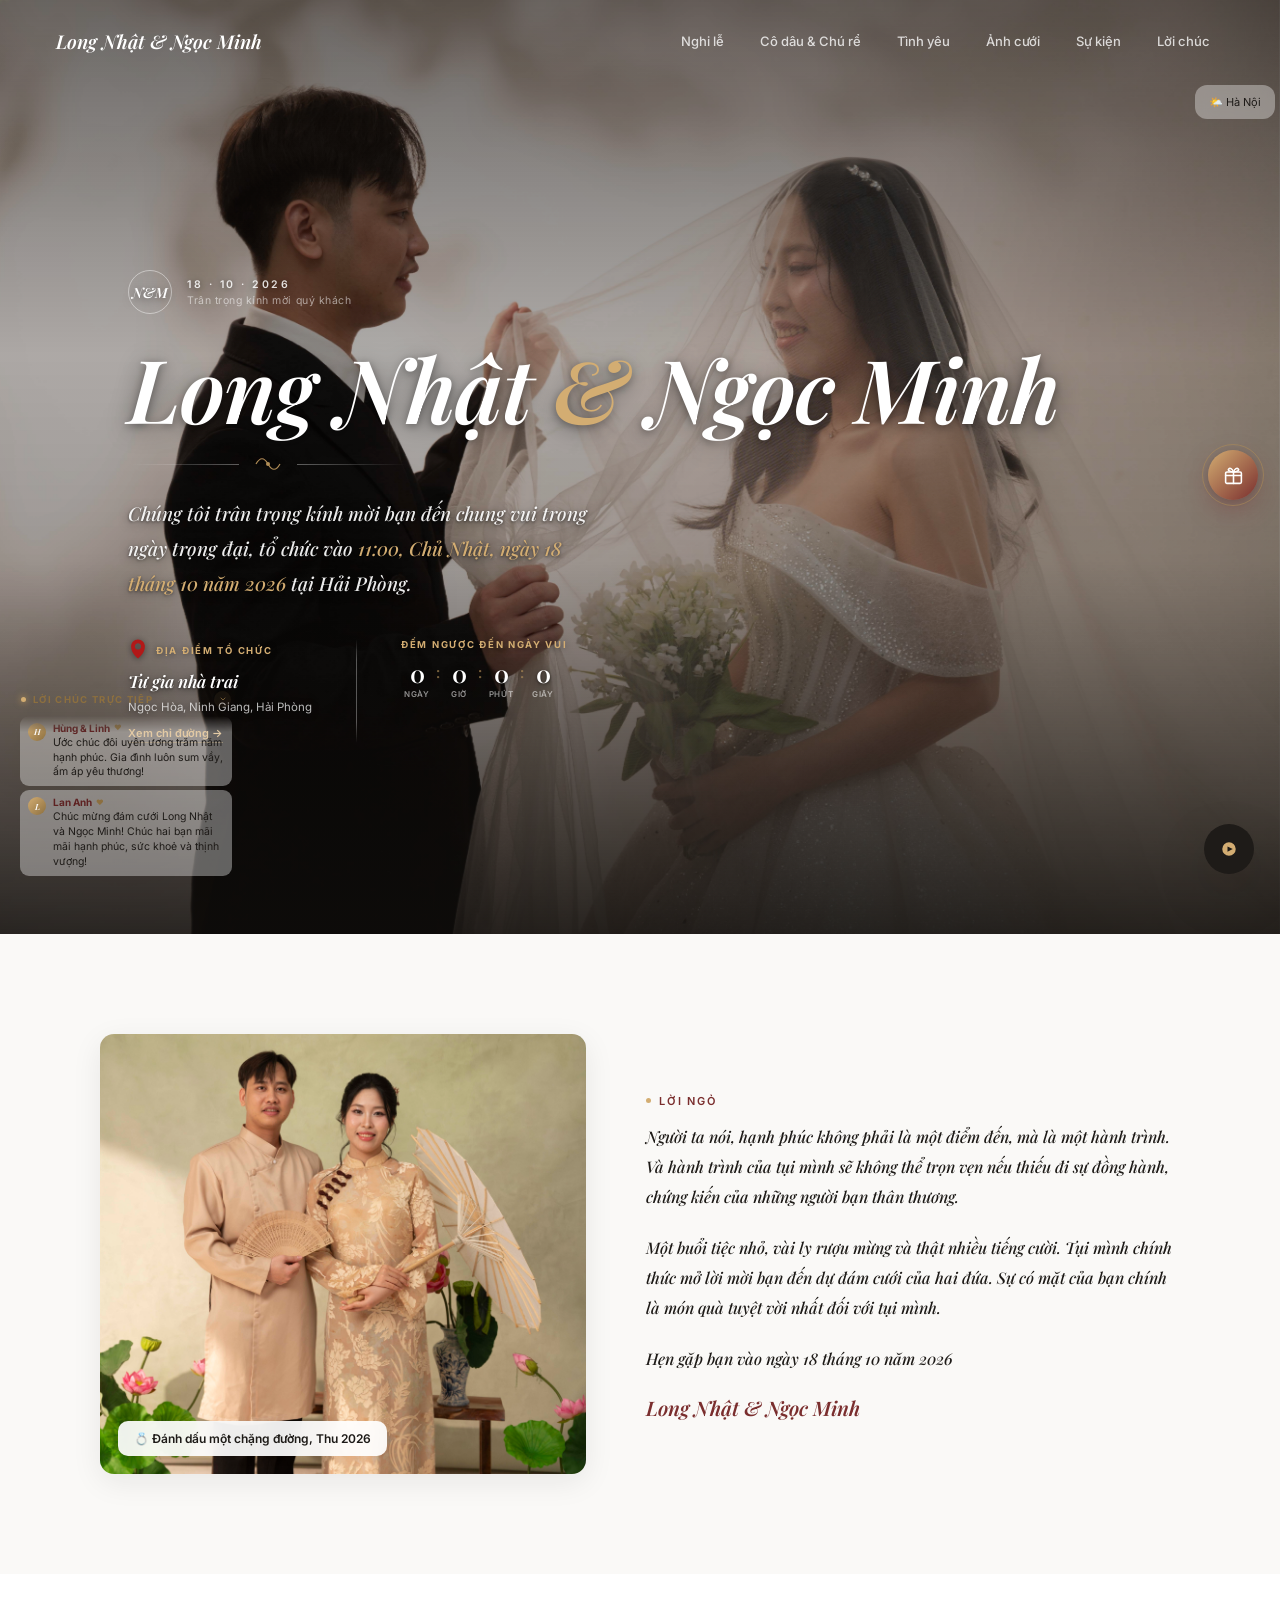
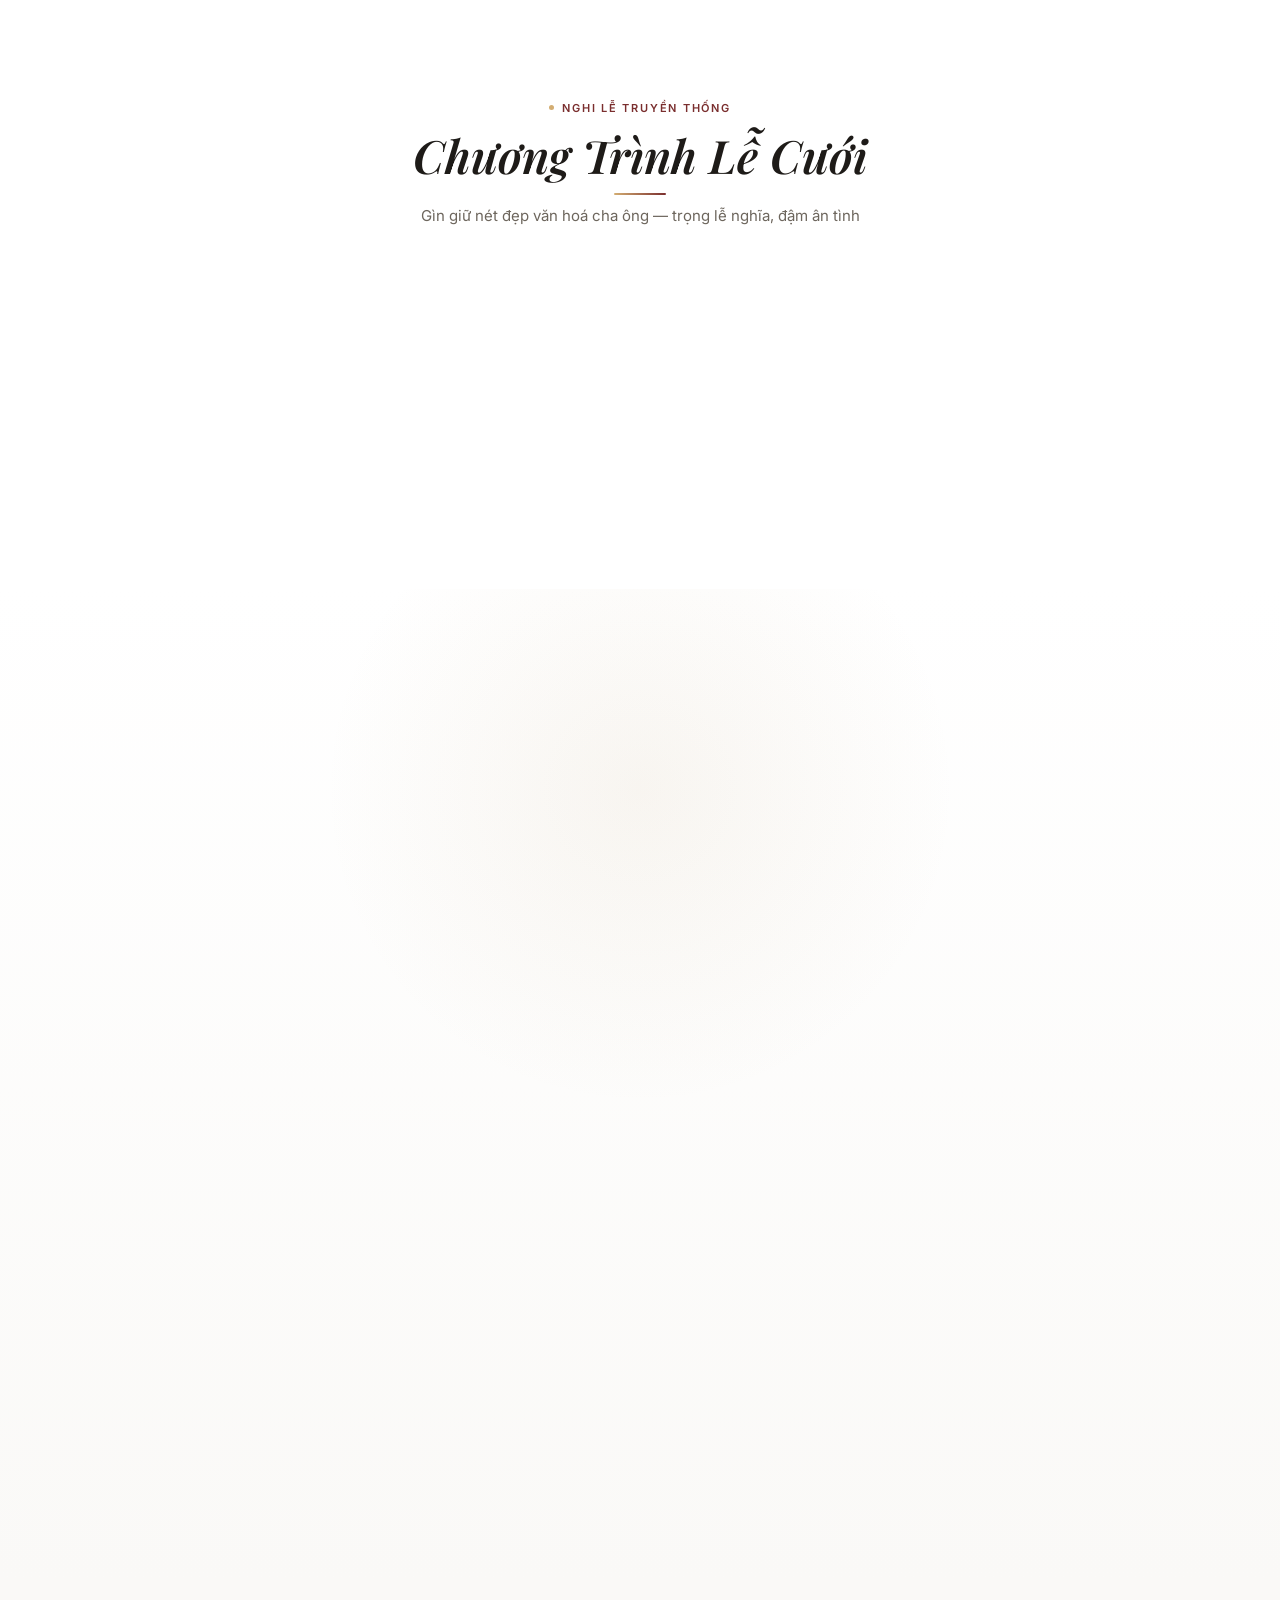
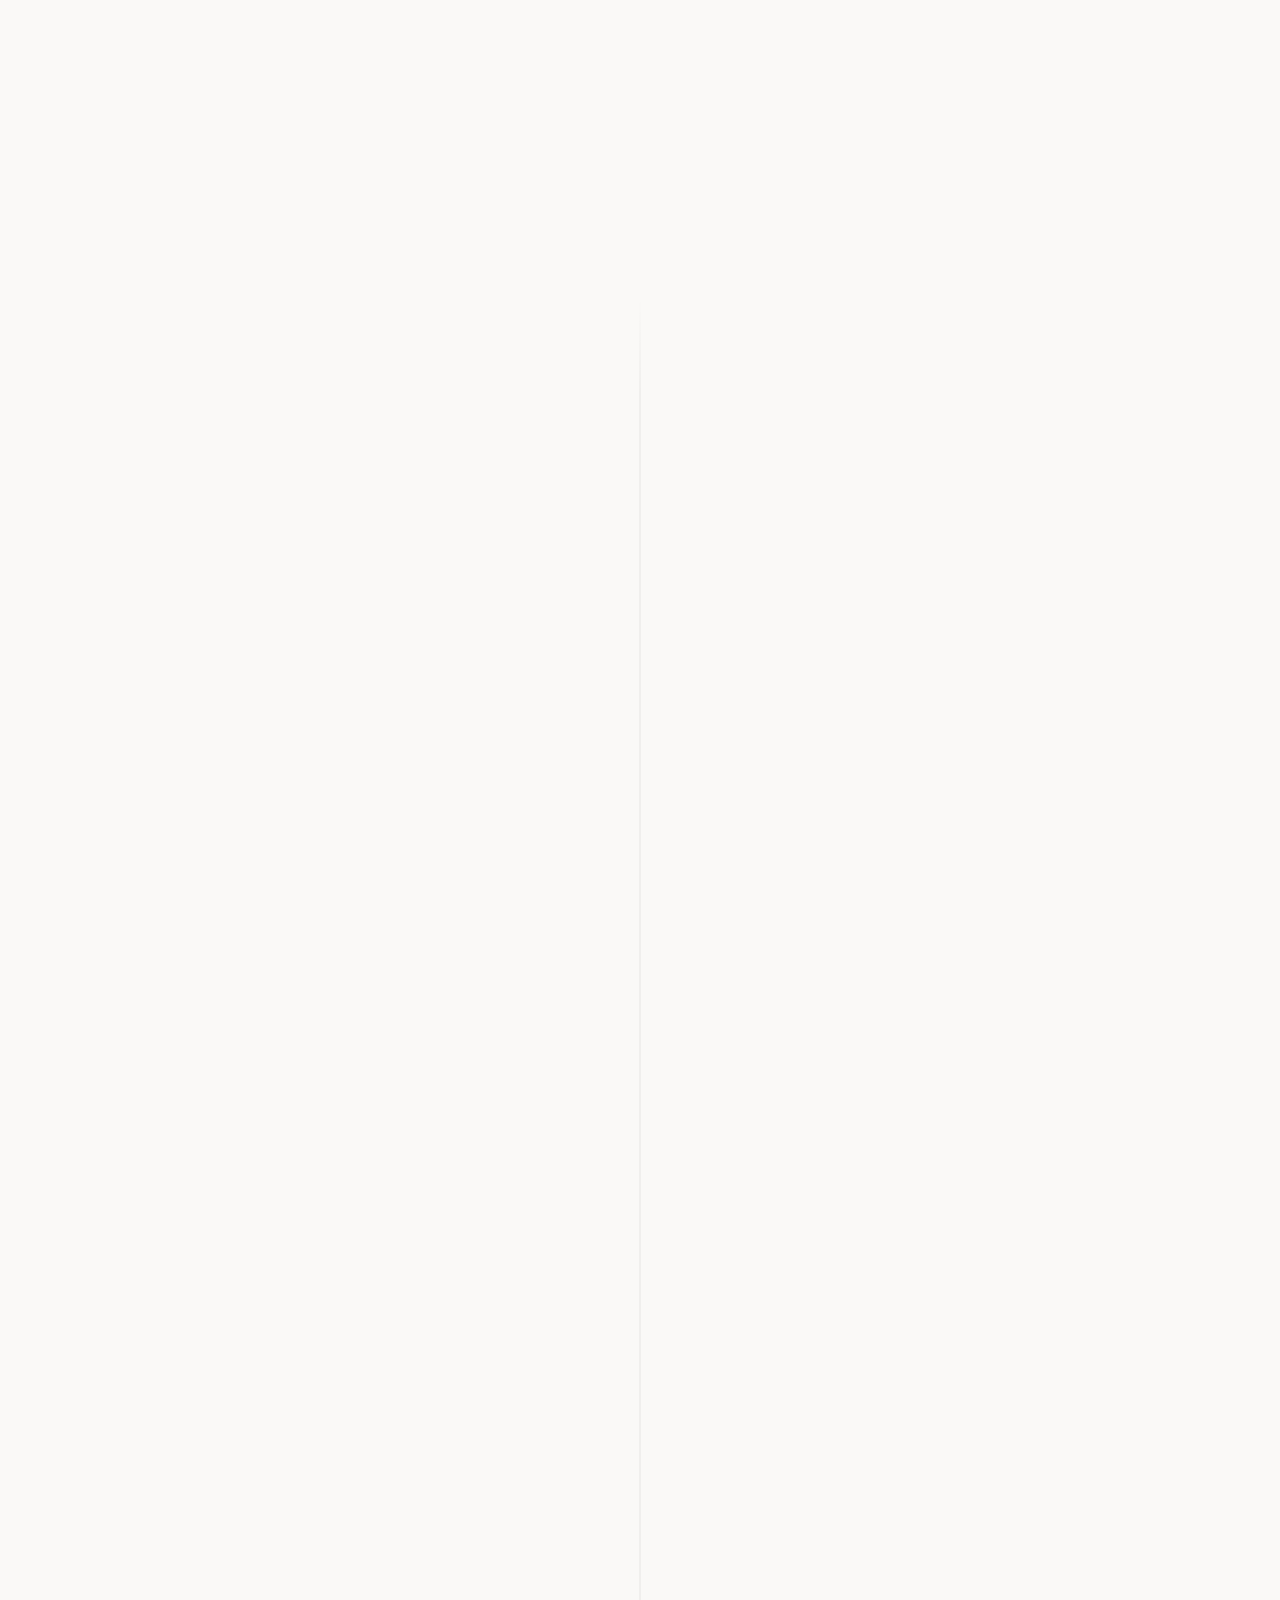
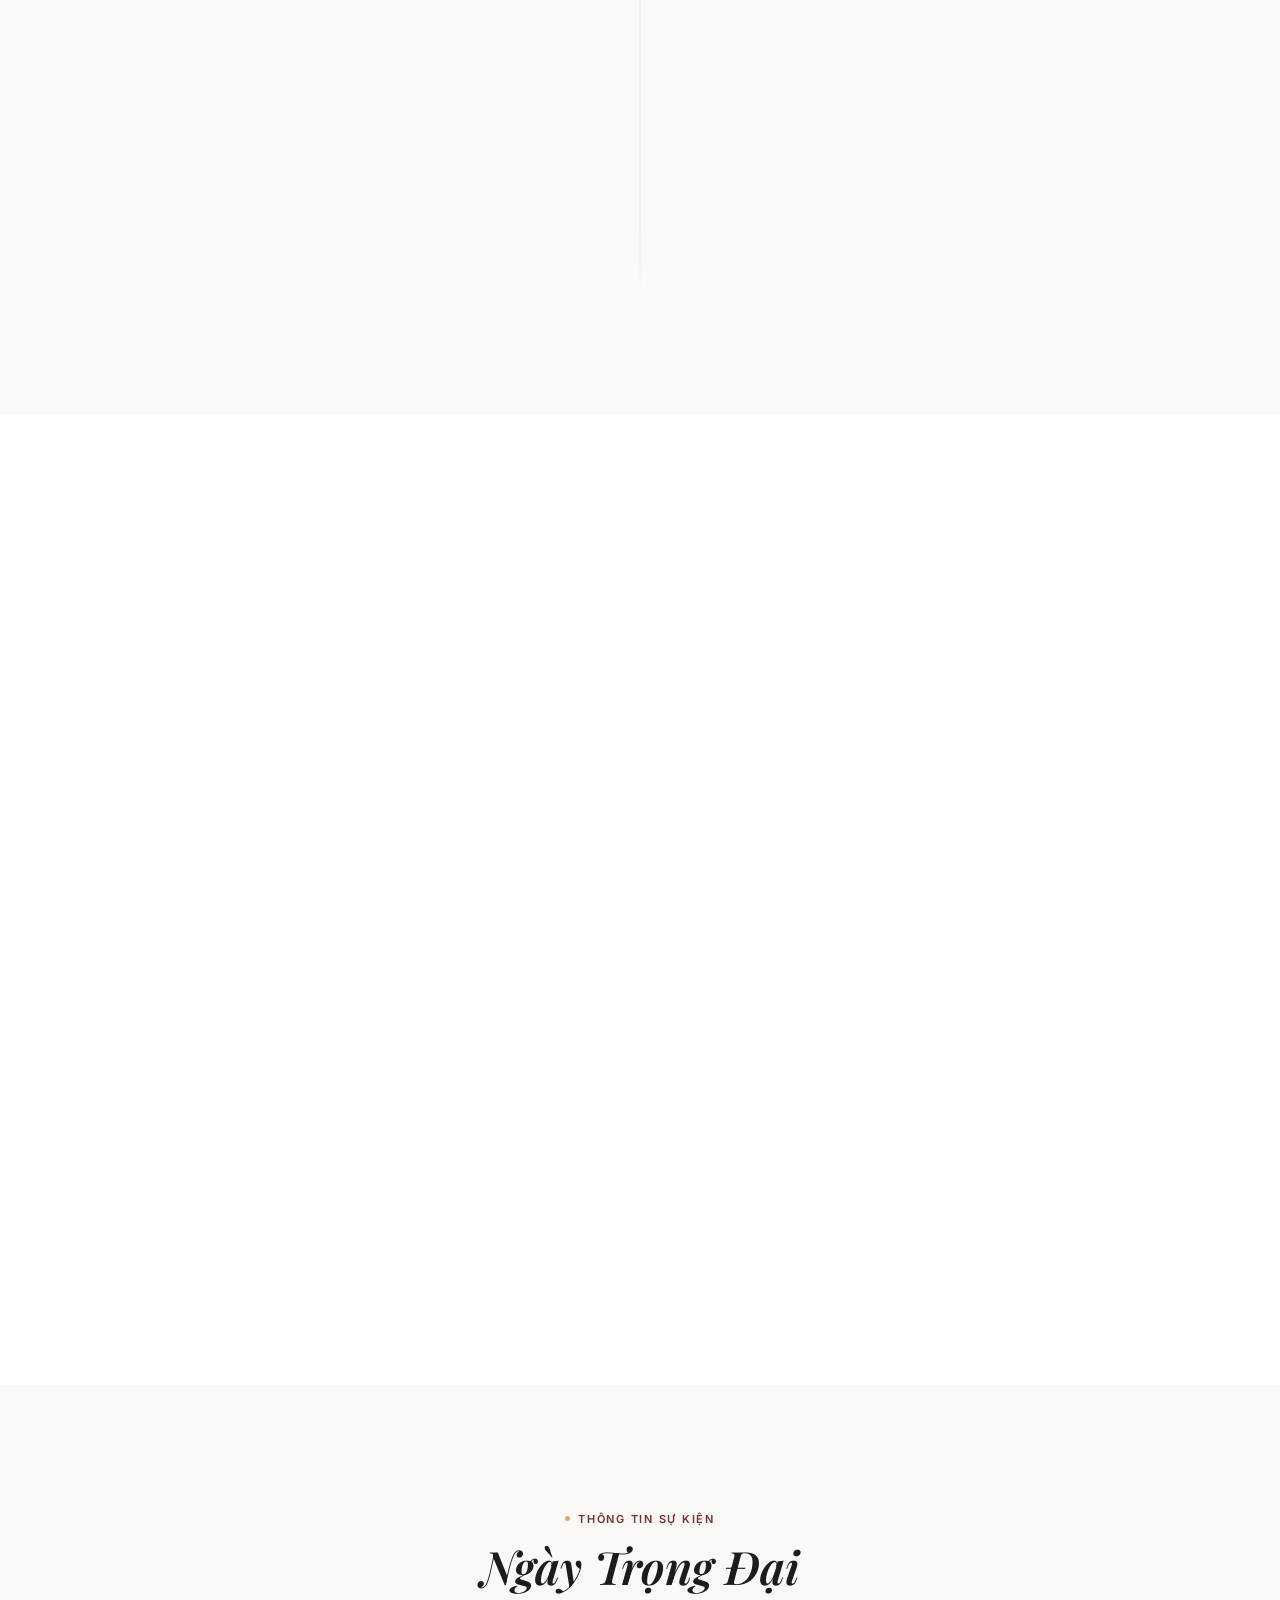
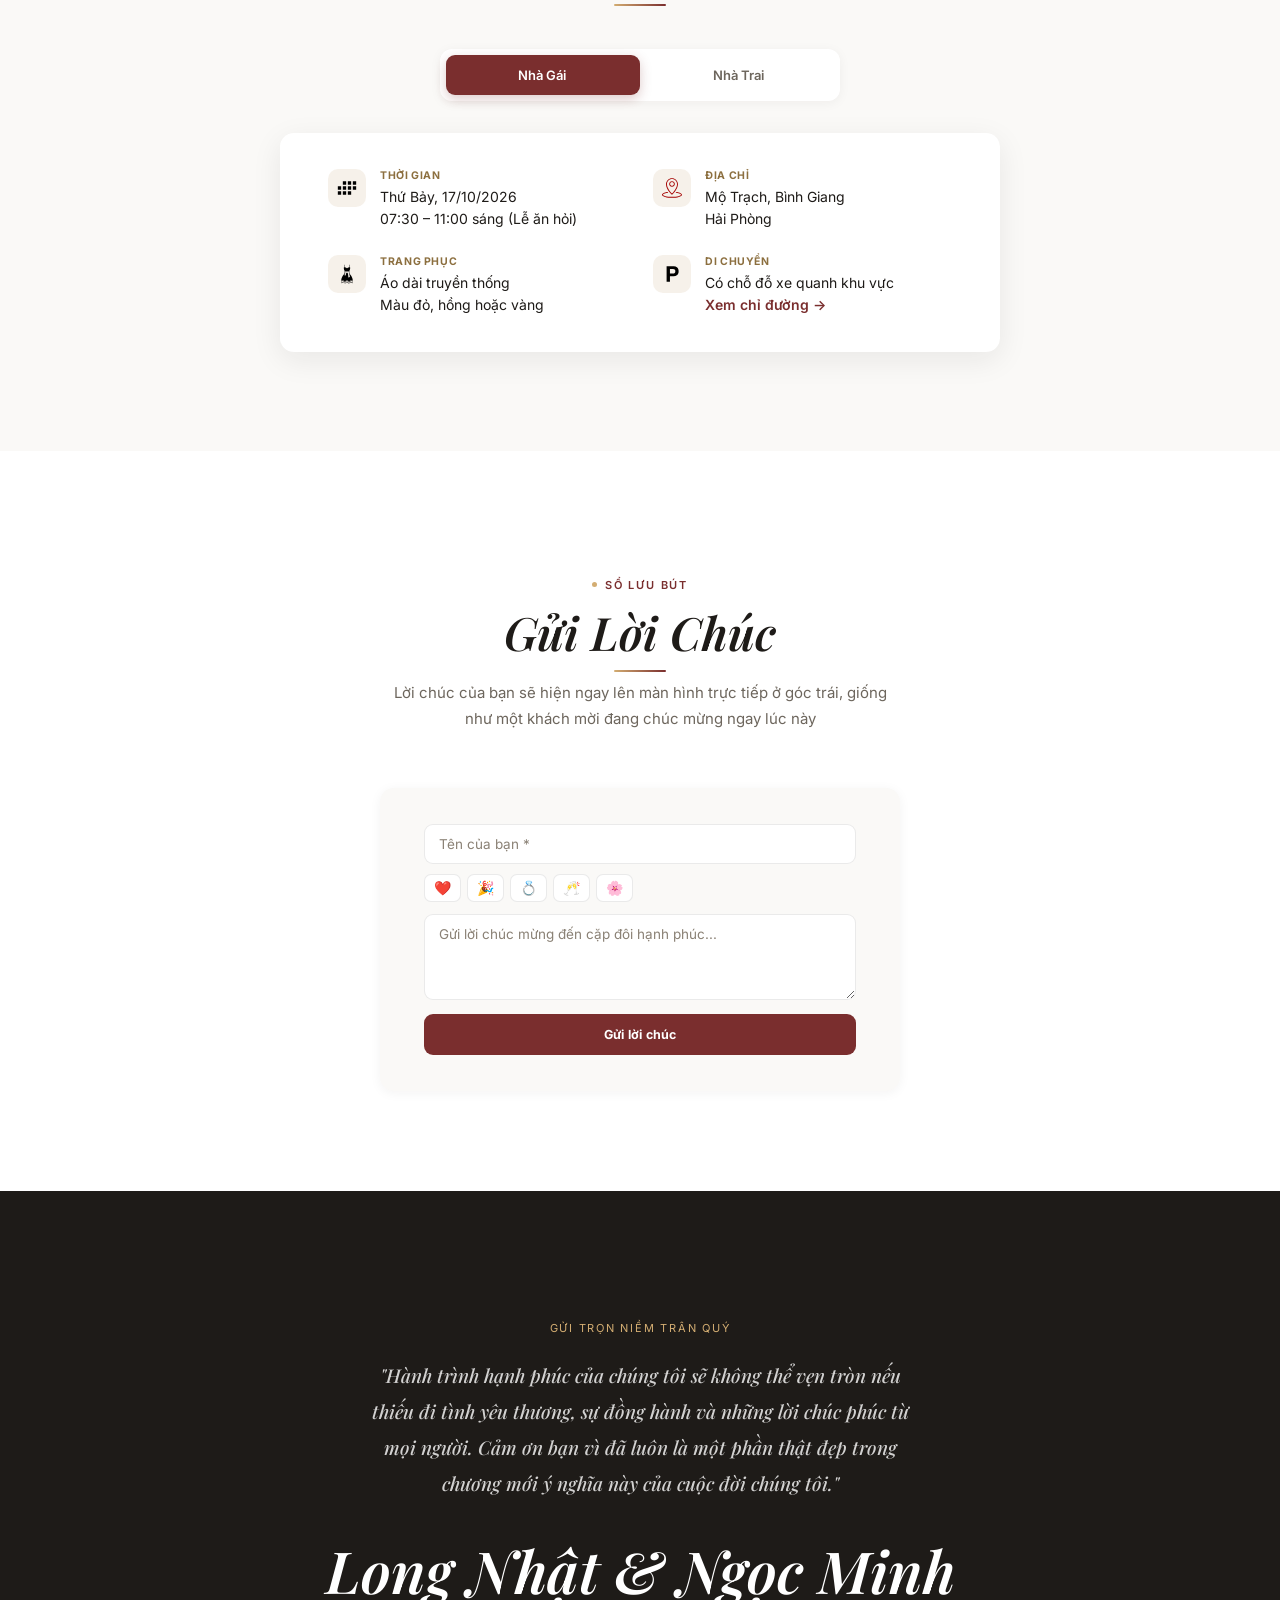
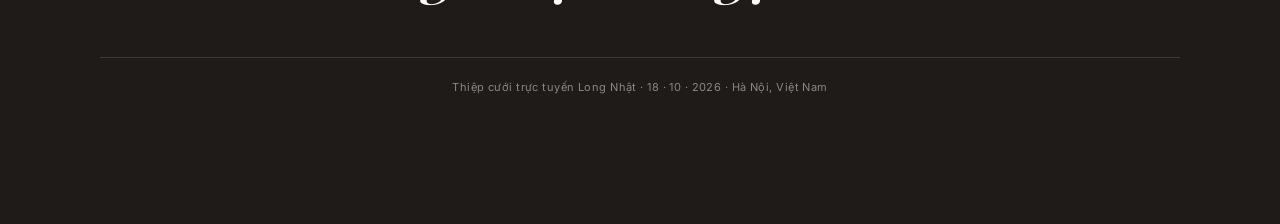
==== commit 1dd9def6: "nhatnl-updated" ====
--- a/NhatMinh/thiep-cuoi-long-nhat-ngoc-minh.html
+++ b/NhatMinh/thiep-cuoi-long-nhat-ngoc-minh.html
@@ -2740,7 +2740,7 @@
   </div>
 
   <audio id="audio" loop preload="none">
-    <source src="/assets/music/music.mp3" type="audio/mpeg">
+    <source src="./assets/music/music.mp3" type="audio/mpeg">
   </audio>
   <button id="music-btn" aria-label="Nhạc nền">
     <svg id="ico-play" viewBox="0 0 24 24">
@@ -2773,14 +2773,14 @@
       </div>
       <div class="gift-modal-grid">
         <div class="gift-card">
-          <img class="gift-qr-img" src="/assets/img/bank/longnhat.jpg" alt="Mã QR chuyển khoản Nguyễn Long Nhật">
+          <img class="gift-qr-img" src="./assets/img/bank/longnhat.jpg" alt="Mã QR chuyển khoản Nguyễn Long Nhật">
           <div class="gift-bank">Vietcombank</div>
           <div class="gift-holder">Nguyễn Long Nhật</div>
           <div class="gift-num">101 459 8924</div>
           <button class="copy-btn" onclick="copyAcc('101 459 8924',this)">Sao chép số tài khoản</button>
         </div>
         <div class="gift-card">
-          <img class="gift-qr-img" src="/assets/img/bank/ngocminh.jpg" alt="Mã QR chuyển khoản Vũ Ngọc Minh">
+          <img class="gift-qr-img" src="./assets/img/bank/ngocminh.jpg" alt="Mã QR chuyển khoản Vũ Ngọc Minh">
           <div class="gift-bank">VIB</div>
           <div class="gift-holder">Vũ Ngọc Minh</div>
           <div class="gift-num">395 385 778</div>
@@ -2851,8 +2851,8 @@
   <section id="hero">
     <div class="hero-img-wrap">
       <picture>
-        <source media="(max-width:760px)" srcset="/assets/img/hero-img-wrap/img-small.jpg">
-        <img src="/assets/img/hero-img-wrap/img-original.jpg" alt="Long Nhật và Ngọc Minh">
+        <source media="(max-width:760px)" srcset="./assets/img/hero-img-wrap/img-small.jpg">
+        <img src="./assets/img/hero-img-wrap/img-original.jpg" alt="Long Nhật và Ngọc Minh">
       </picture>
     </div>
     <div class="hero-scrim"></div>
@@ -2936,8 +2936,8 @@
     <div class="container intro-grid">
       <div class="intro-photo" data-reveal="left">
         <picture>
-          <source media="(max-width:760px)" srcset="/assets/img/intro/img-small.jpg">
-          <img src="/assets/img/intro/img-original.jpg" alt="Cầu hôn">
+          <source media="(max-width:760px)" srcset="./assets/img/intro/img-small.jpg">
+          <img src="./assets/img/intro/img-original.jpg" alt="Cầu hôn">
         </picture>
         <div class="intro-badge">💍 Đánh dấu một chặng đường, Thu 2026</div>
       </div>
@@ -3167,8 +3167,8 @@
             <div class="couple-photo-ring"></div>
             <div class="couple-photo">
               <picture>
-                <source media="(max-width:760px)" srcset="/assets/img/couple/groom-small.jpg">
-                <img src="/assets/img/couple/groom-original.jpg" alt="Chú rể Long Nhật">
+                <source media="(max-width:760px)" srcset="./assets/img/couple/groom-small.jpg">
+                <img src="./assets/img/couple/groom-original.jpg" alt="Chú rể Long Nhật">
               </picture>
             </div>
           </div>
@@ -3212,8 +3212,8 @@
             <div class="couple-photo-ring"></div>
             <div class="couple-photo">
               <picture>
-                <source media="(max-width:760px)" srcset="/assets/img/couple/bride-small.jpg">
-                <img src="/assets/img/couple/bride-original.jpg" alt="Cô dâu Ngọc Minh">
+                <source media="(max-width:760px)" srcset="./assets/img/couple/bride-small.jpg">
+                <img src="./assets/img/couple/bride-original.jpg" alt="Cô dâu Ngọc Minh">
               </picture>
             </div>
           </div>
@@ -3261,8 +3261,8 @@
         <div class="story-row" data-reveal="up">
           <div class="story-media">
             <picture>
-              <source media="(max-width:760px)" srcset="/assets/img/story/img-01-small.jpg">
-              <img src="/assets/img/story/img-01-original.jpg" alt="Lần đầu gặp gỡ">
+              <source media="(max-width:760px)" srcset="./assets/img/story/img-01-small.jpg">
+              <img src="./assets/img/story/img-01-original.jpg" alt="Lần đầu gặp gỡ">
             </picture>
           </div>
           <div>
@@ -3278,8 +3278,8 @@
         <div class="story-row" data-reveal="up">
           <div class="story-media">
             <picture>
-              <source media="(max-width:760px)" srcset="/assets/img/story/img-02-small.jpg">
-              <img src="/assets/img/story/img-02-original.jpg" alt="Chính thức yêu nhau">
+              <source media="(max-width:760px)" srcset="./assets/img/story/img-02-small.jpg">
+              <img src="./assets/img/story/img-02-original.jpg" alt="Chính thức yêu nhau">
             </picture>
           </div>
           <div>
@@ -3295,8 +3295,8 @@
         <div class="story-row" data-reveal="up">
           <div class="story-media">
             <picture>
-              <source media="(max-width:760px)" srcset="/assets/img/story/img-03-small.jpg">
-              <img src="/assets/img/story/img-03-original.jpg" alt="Bên nhau thăng trầm">
+              <source media="(max-width:760px)" srcset="./assets/img/story/img-03-small.jpg">
+              <img src="./assets/img/story/img-03-original.jpg" alt="Bên nhau thăng trầm">
             </picture>
           </div>
           <div>
@@ -3312,8 +3312,8 @@
         <div class="story-row" data-reveal="up">
           <div class="story-media">
             <picture>
-              <source media="(max-width:760px)" srcset="/assets/img/story/img-04-small.jpg">
-              <img src="/assets/img/story/img-04-original.jpg" alt="Trái ngọt hôn nhân">
+              <source media="(max-width:760px)" srcset="./assets/img/story/img-04-small.jpg">
+              <img src="./assets/img/story/img-04-original.jpg" alt="Trái ngọt hôn nhân">
             </picture>
           </div>
           <div>
@@ -3339,57 +3339,57 @@
       <div class="gal-grid" data-reveal="up">
         <div class="g-brick" data-idx="0">
           <picture>
-            <source media="(max-width:760px)" srcset="/assets/img/gallery/img-01-small.jpg"><img
-              src="/assets/img/gallery/img-01-original.jpg">
+            <source media="(max-width:760px)" srcset="./assets/img/gallery/img-01-small.jpg"><img
+              src="./assets/img/gallery/img-01-original.jpg">
           </picture>
           <div class="g-overlay"><span>Pre-Wedding · Dặm ngõ</span></div>
         </div>
         <div class="g-brick" data-idx="1">
           <picture>
-            <source media="(max-width:760px)" srcset="/assets/img/gallery/img-02-small.jpg"><img
-              src="/assets/img/gallery/img-02-original.jpg">
+            <source media="(max-width:760px)" srcset="./assets/img/gallery/img-02-small.jpg"><img
+              src="./assets/img/gallery/img-02-original.jpg">
           </picture>
           <div class="g-overlay"><span>Cô dâu</span></div>
         </div>
         <div class="g-brick" data-idx="2">
           <picture>
-            <source media="(max-width:760px)" srcset="/assets/img/gallery/img-03-small.jpg"><img
-              src="/assets/img/gallery/img-03-original.jpg">
+            <source media="(max-width:760px)" srcset="./assets/img/gallery/img-03-small.jpg"><img
+              src="./assets/img/gallery/img-03-original.jpg">
           </picture>
           <div class="g-overlay"><span>Nhẫn cưới</span></div>
         </div>
         <div class="g-brick" data-idx="3">
           <picture>
-            <source media="(max-width:760px)" srcset="/assets/img/gallery/img-04-small.jpg"><img
-              src="/assets/img/gallery/img-04-original.jpg">
+            <source media="(max-width:760px)" srcset="./assets/img/gallery/img-04-small.jpg"><img
+              src="./assets/img/gallery/img-04-original.jpg">
           </picture>
           <div class="g-overlay"><span>Dạo phố · Hà Nội</span></div>
         </div>
         <div class="g-brick" data-idx="4">
           <picture>
-            <source media="(max-width:760px)" srcset="/assets/img/gallery/img-05-small.jpg"><img
-              src="/assets/img/gallery/img-05-original.jpg">
+            <source media="(max-width:760px)" srcset="./assets/img/gallery/img-05-small.jpg"><img
+              src="./assets/img/gallery/img-05-original.jpg">
           </picture>
           <div class="g-overlay"><span>Khoảnh khắc lãng mạn</span></div>
         </div>
         <div class="g-brick" data-idx="5">
           <picture>
-            <source media="(max-width:760px)" srcset="/assets/img/gallery/img-06-small.jpg"><img
-              src="/assets/img/gallery/img-06-original.jpg">
+            <source media="(max-width:760px)" srcset="./assets/img/gallery/img-06-small.jpg"><img
+              src="./assets/img/gallery/img-06-original.jpg">
           </picture>
           <div class="g-overlay"><span>Hoa cưới</span></div>
         </div>
         <div class="g-brick" data-idx="6">
           <picture>
-            <source media="(max-width:760px)" srcset="/assets/img/gallery/img-07-small.jpg"><img
-              src="/assets/img/gallery/img-07-original.jpg">
+            <source media="(max-width:760px)" srcset="./assets/img/gallery/img-07-small.jpg"><img
+              src="./assets/img/gallery/img-07-original.jpg">
           </picture>
           <div class="g-overlay"><span>Không gian trang trí</span></div>
         </div>
         <div class="g-brick" data-idx="7">
           <picture>
-            <source media="(max-width:760px)" srcset="/assets/img/gallery/img-08-small.jpg"><img
-              src="/assets/img/gallery/img-08-original.jpg">
+            <source media="(max-width:760px)" srcset="./assets/img/gallery/img-08-small.jpg"><img
+              src="./assets/img/gallery/img-08-original.jpg">
           </picture>
           <div class="g-overlay"><span>Bình minh hạnh phúc</span></div>
         </div>
@@ -3705,14 +3705,14 @@
 
       // ── GALLERY + LIGHTBOX ──
       const galleryData = [
-        { src: '/assets/img/gallery/img-01-original.jpg', cap: 'Pre-Wedding · Hội An' },
-        { src: '/assets/img/gallery/img-02-original.jpg', cap: 'Cô dâu' },
-        { src: '/assets/img/gallery/img-03-original.jpg', cap: 'Nhẫn cưới' },
-        { src: '/assets/img/gallery/img-04-original.jpg', cap: 'Dạo phố · Hà Nội' },
-        { src: '/assets/img/gallery/img-05-original.jpg', cap: 'Khoảnh khắc lãng mạn' },
-        { src: '/assets/img/gallery/img-06-original.jpg', cap: 'Hoa cưới' },
-        { src: '/assets/img/gallery/img-07-original.jpg', cap: 'Không gian trang trí' },
-        { src: '/assets/img/gallery/img-08-original.jpg', cap: 'Bình minh hạnh phúc' },
+        { src: './assets/img/gallery/img-01-original.jpg', cap: 'Pre-Wedding · Hội An' },
+        { src: './assets/img/gallery/img-02-original.jpg', cap: 'Cô dâu' },
+        { src: './assets/img/gallery/img-03-original.jpg', cap: 'Nhẫn cưới' },
+        { src: './assets/img/gallery/img-04-original.jpg', cap: 'Dạo phố · Hà Nội' },
+        { src: './assets/img/gallery/img-05-original.jpg', cap: 'Khoảnh khắc lãng mạn' },
+        { src: './assets/img/gallery/img-06-original.jpg', cap: 'Hoa cưới' },
+        { src: './assets/img/gallery/img-07-original.jpg', cap: 'Không gian trang trí' },
+        { src: './assets/img/gallery/img-08-original.jpg', cap: 'Bình minh hạnh phúc' },
       ];
       let lbIdx = 0;
       const lb = document.getElementById('lightbox'), lbImg = document.getElementById('lb-img'), lbCap = document.getElementById('lb-cap'), lbDots = document.getElementById('lb-dots');
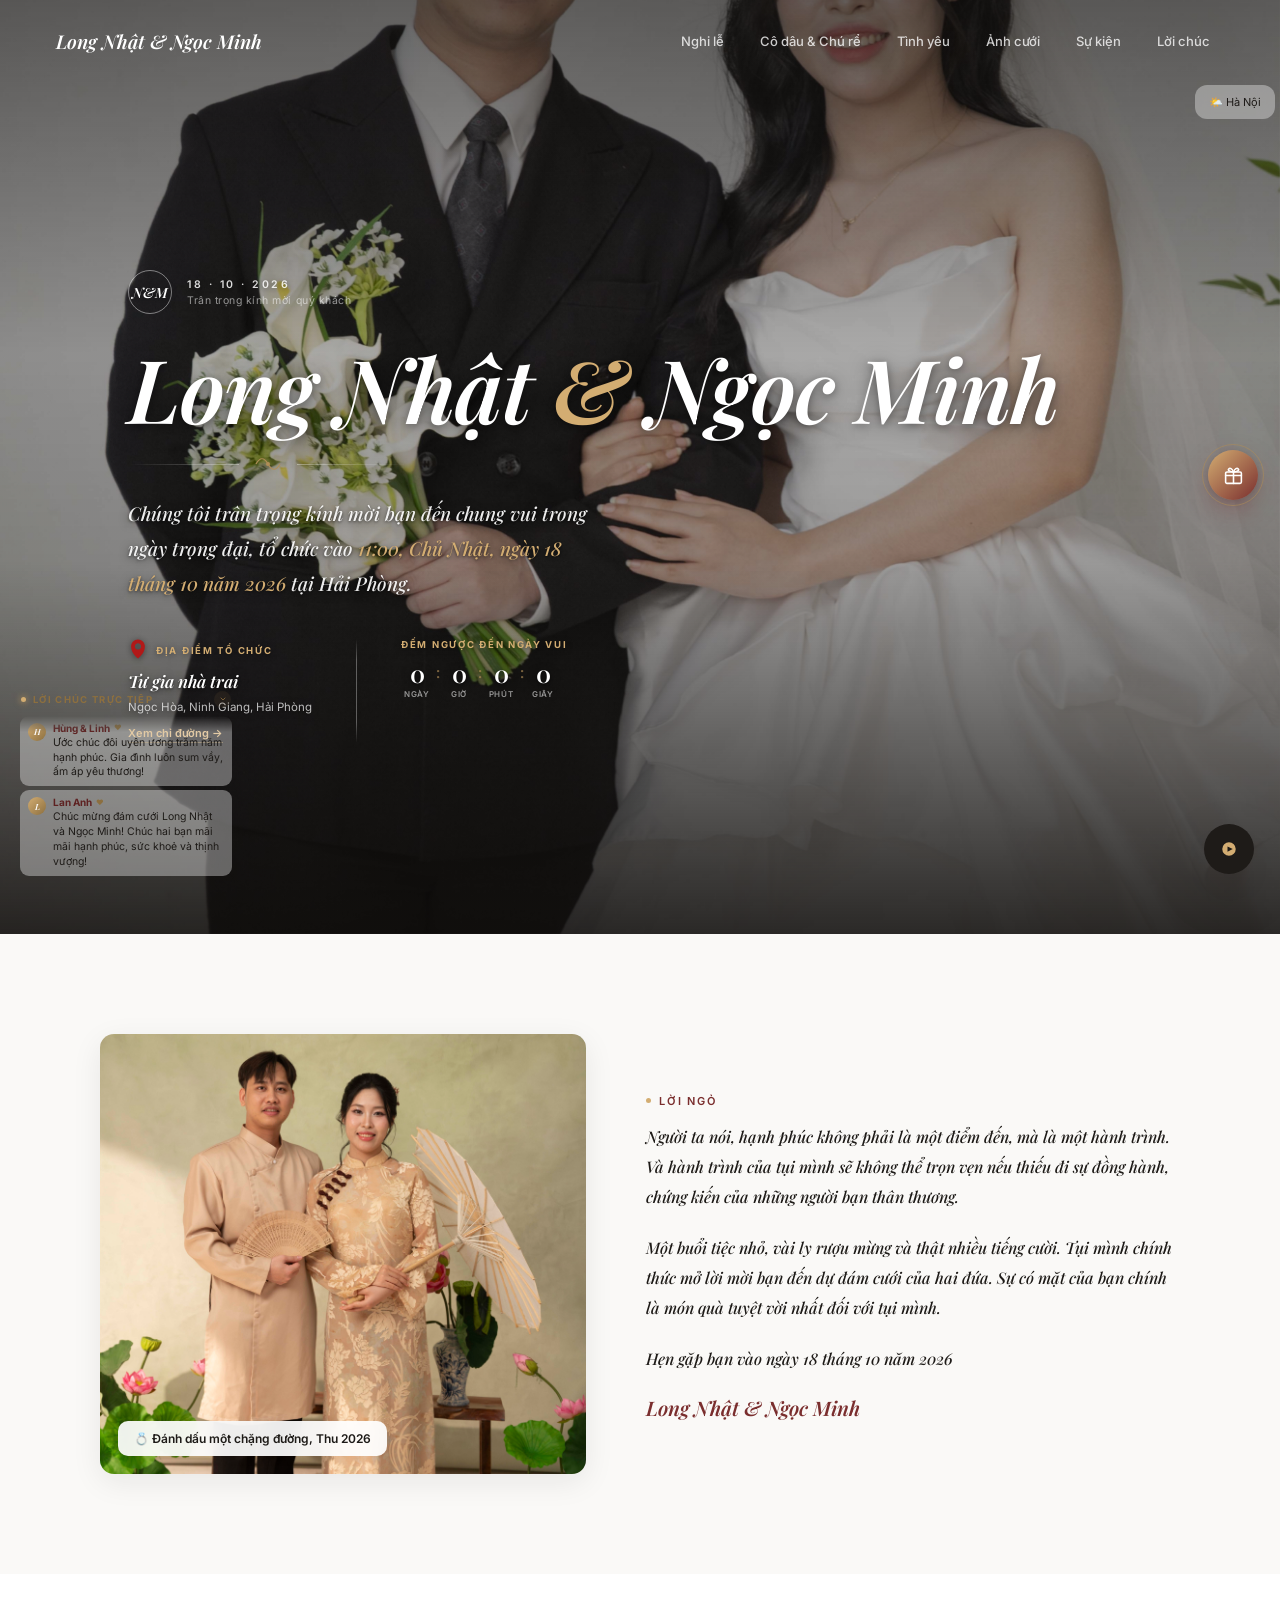
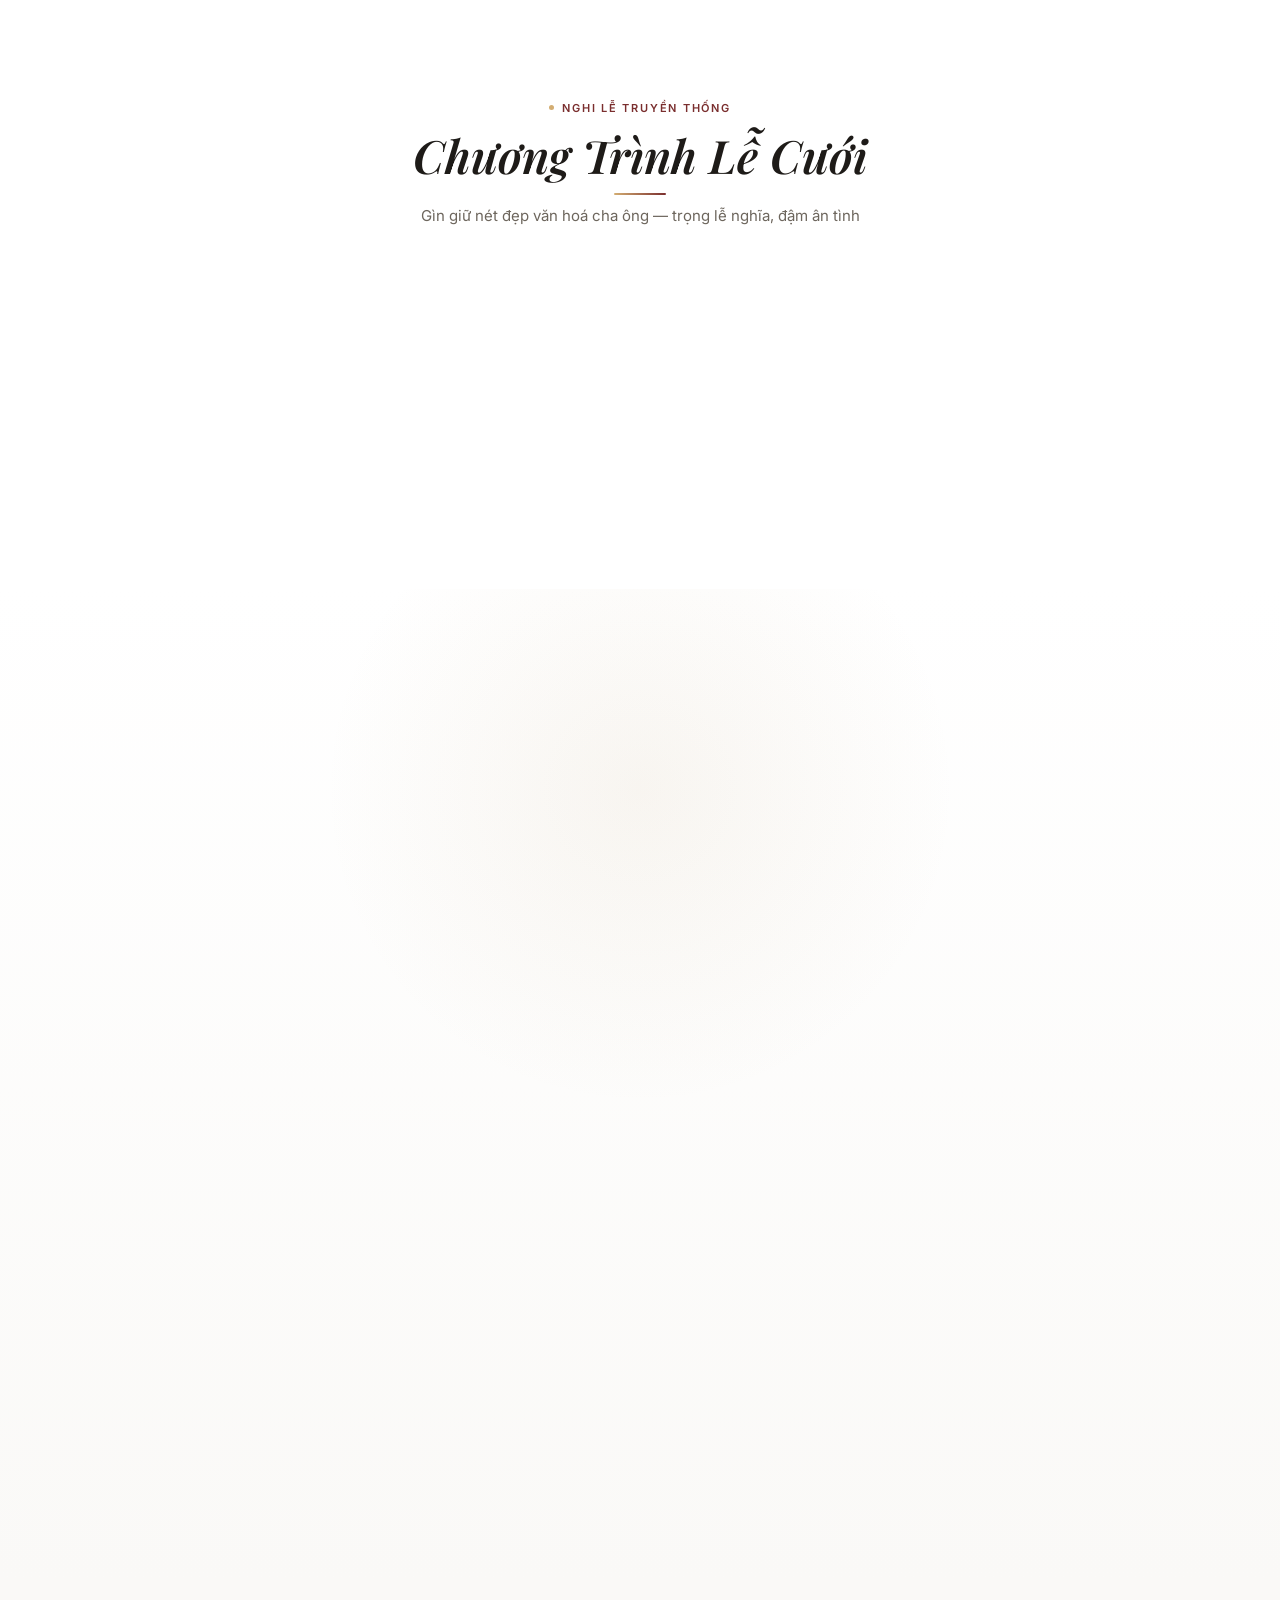
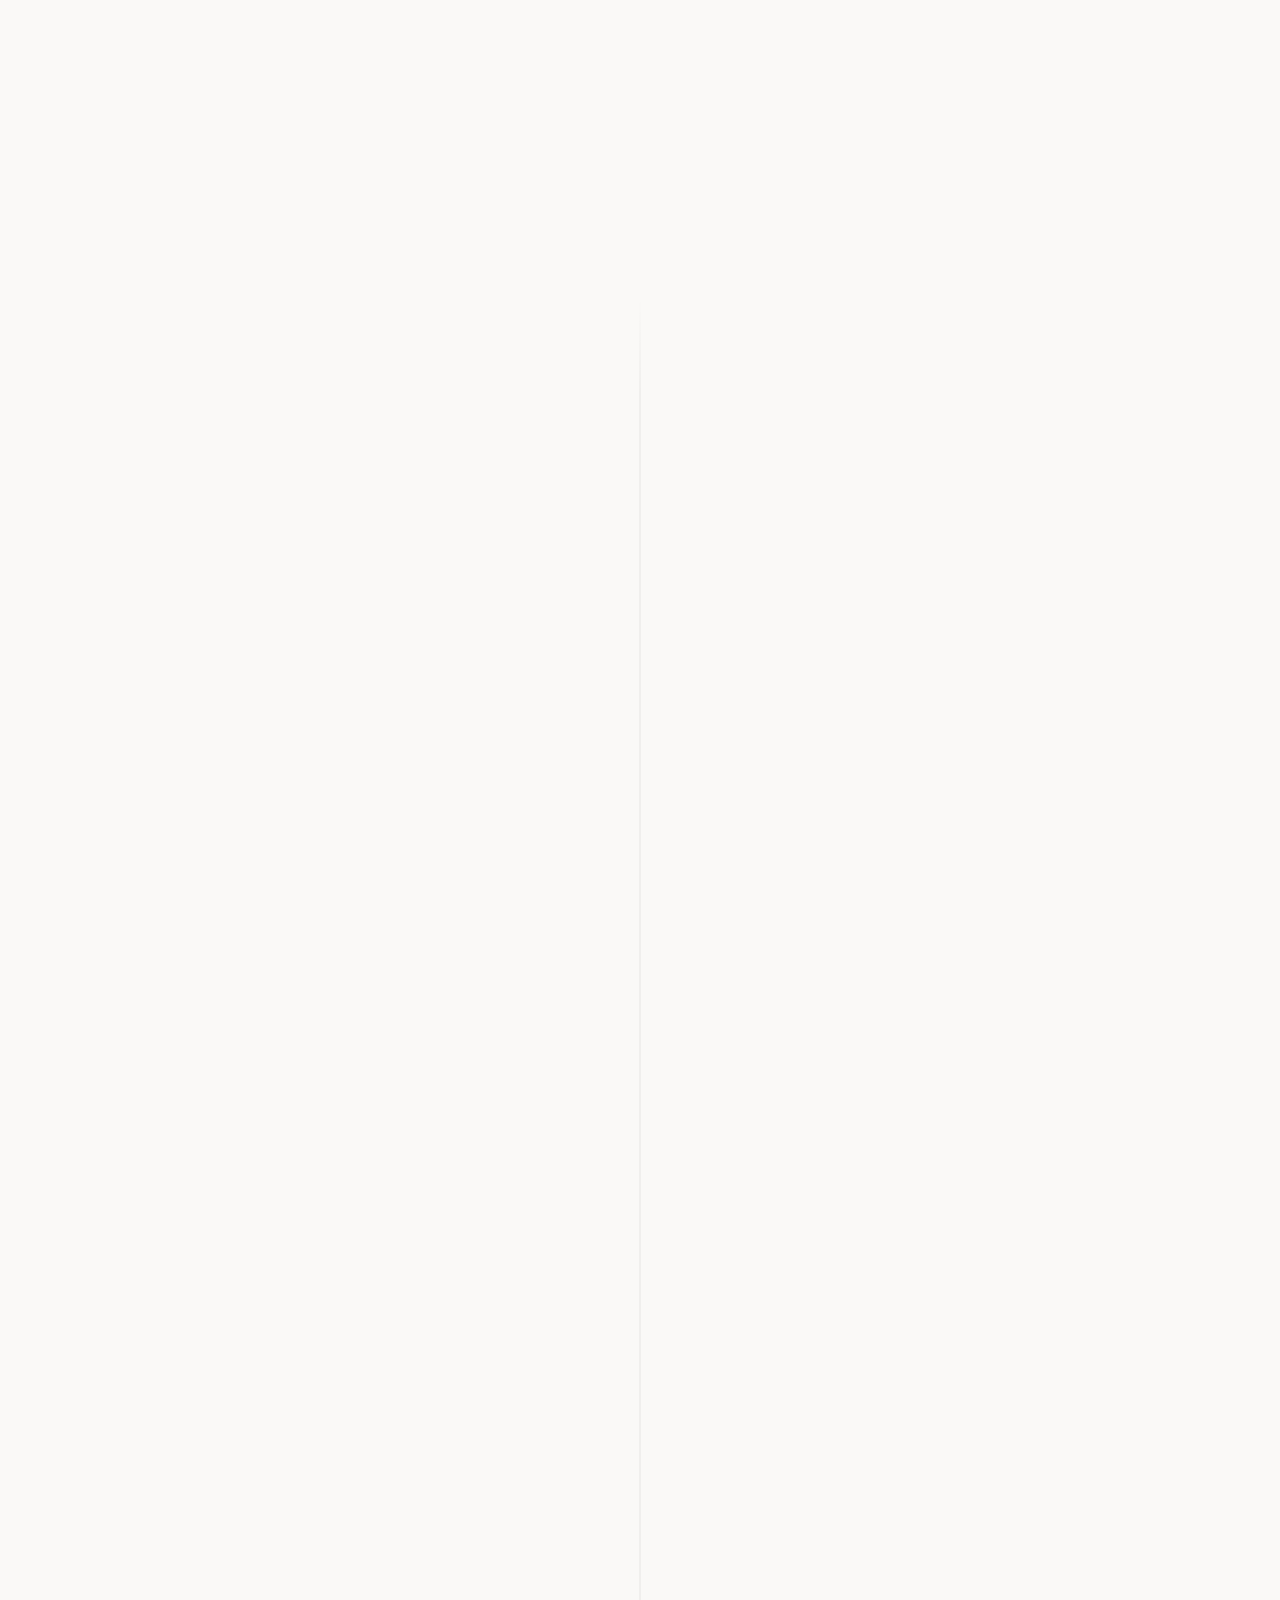
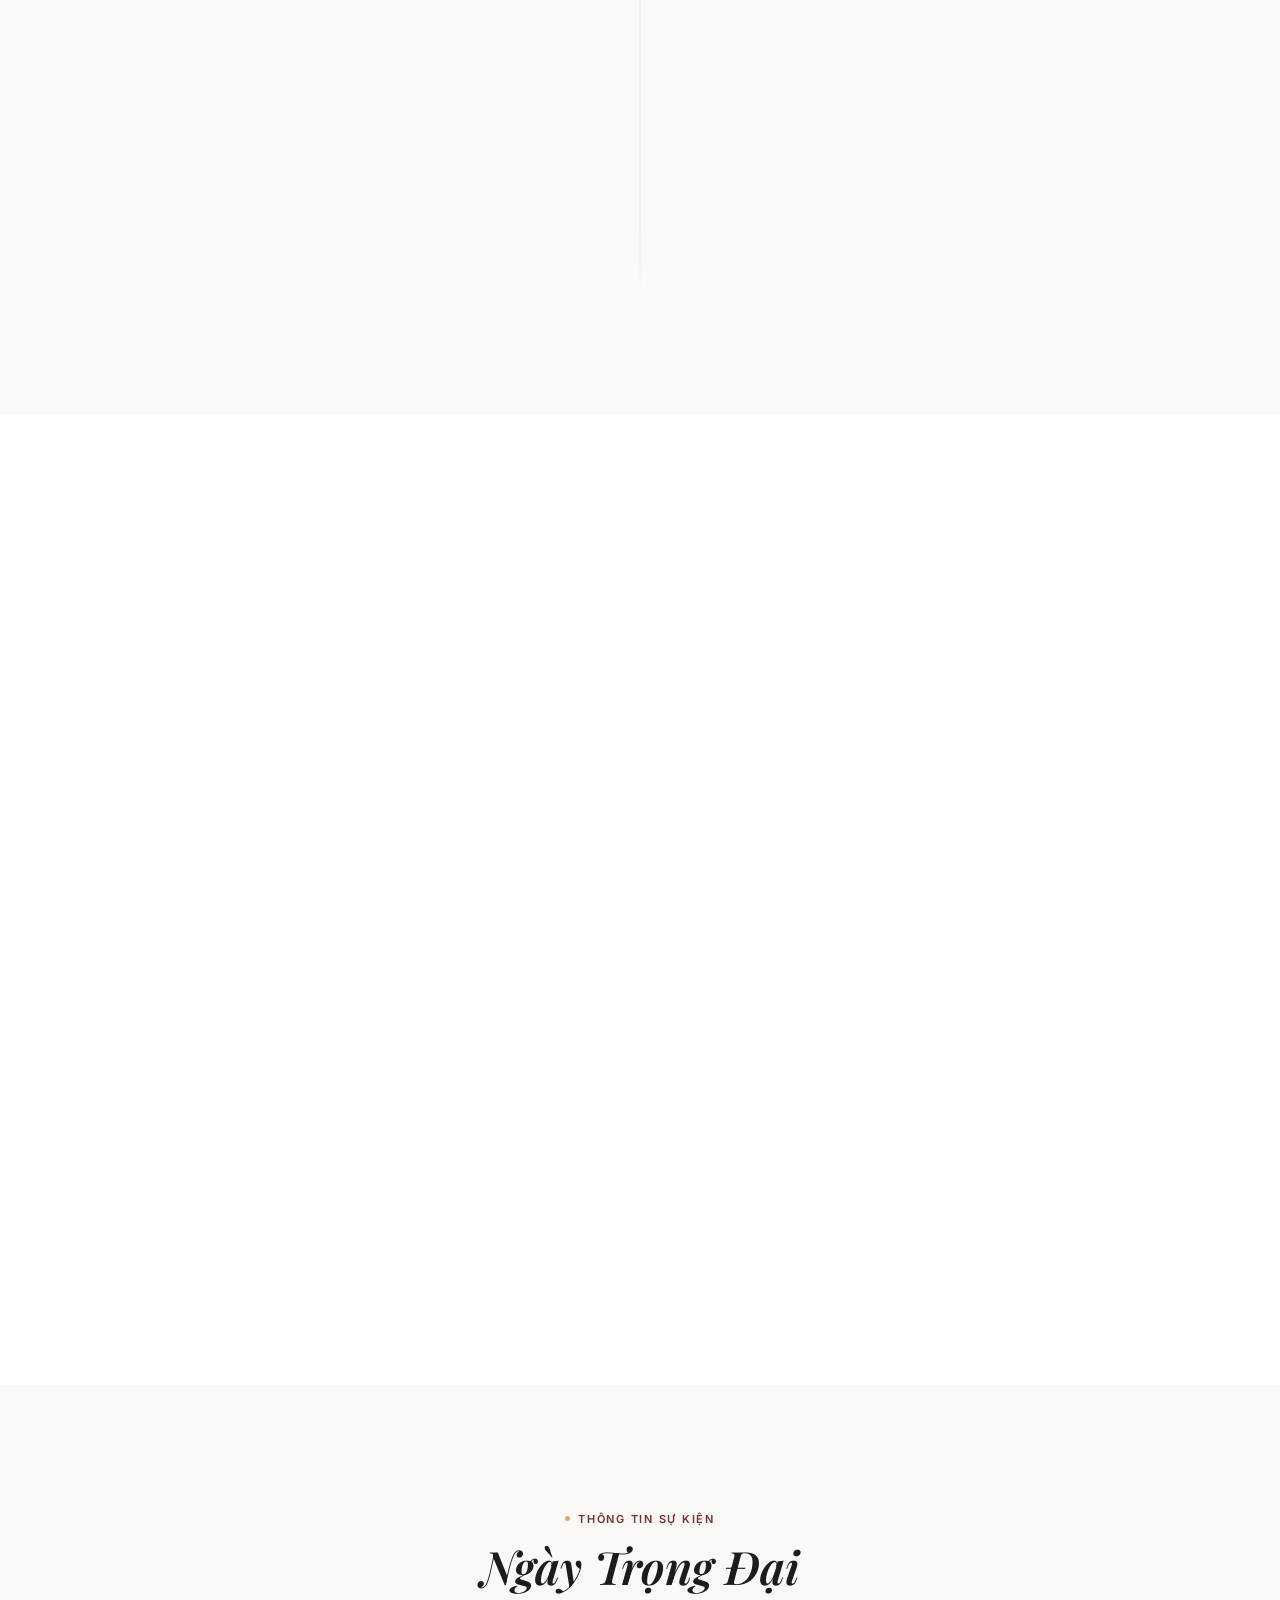
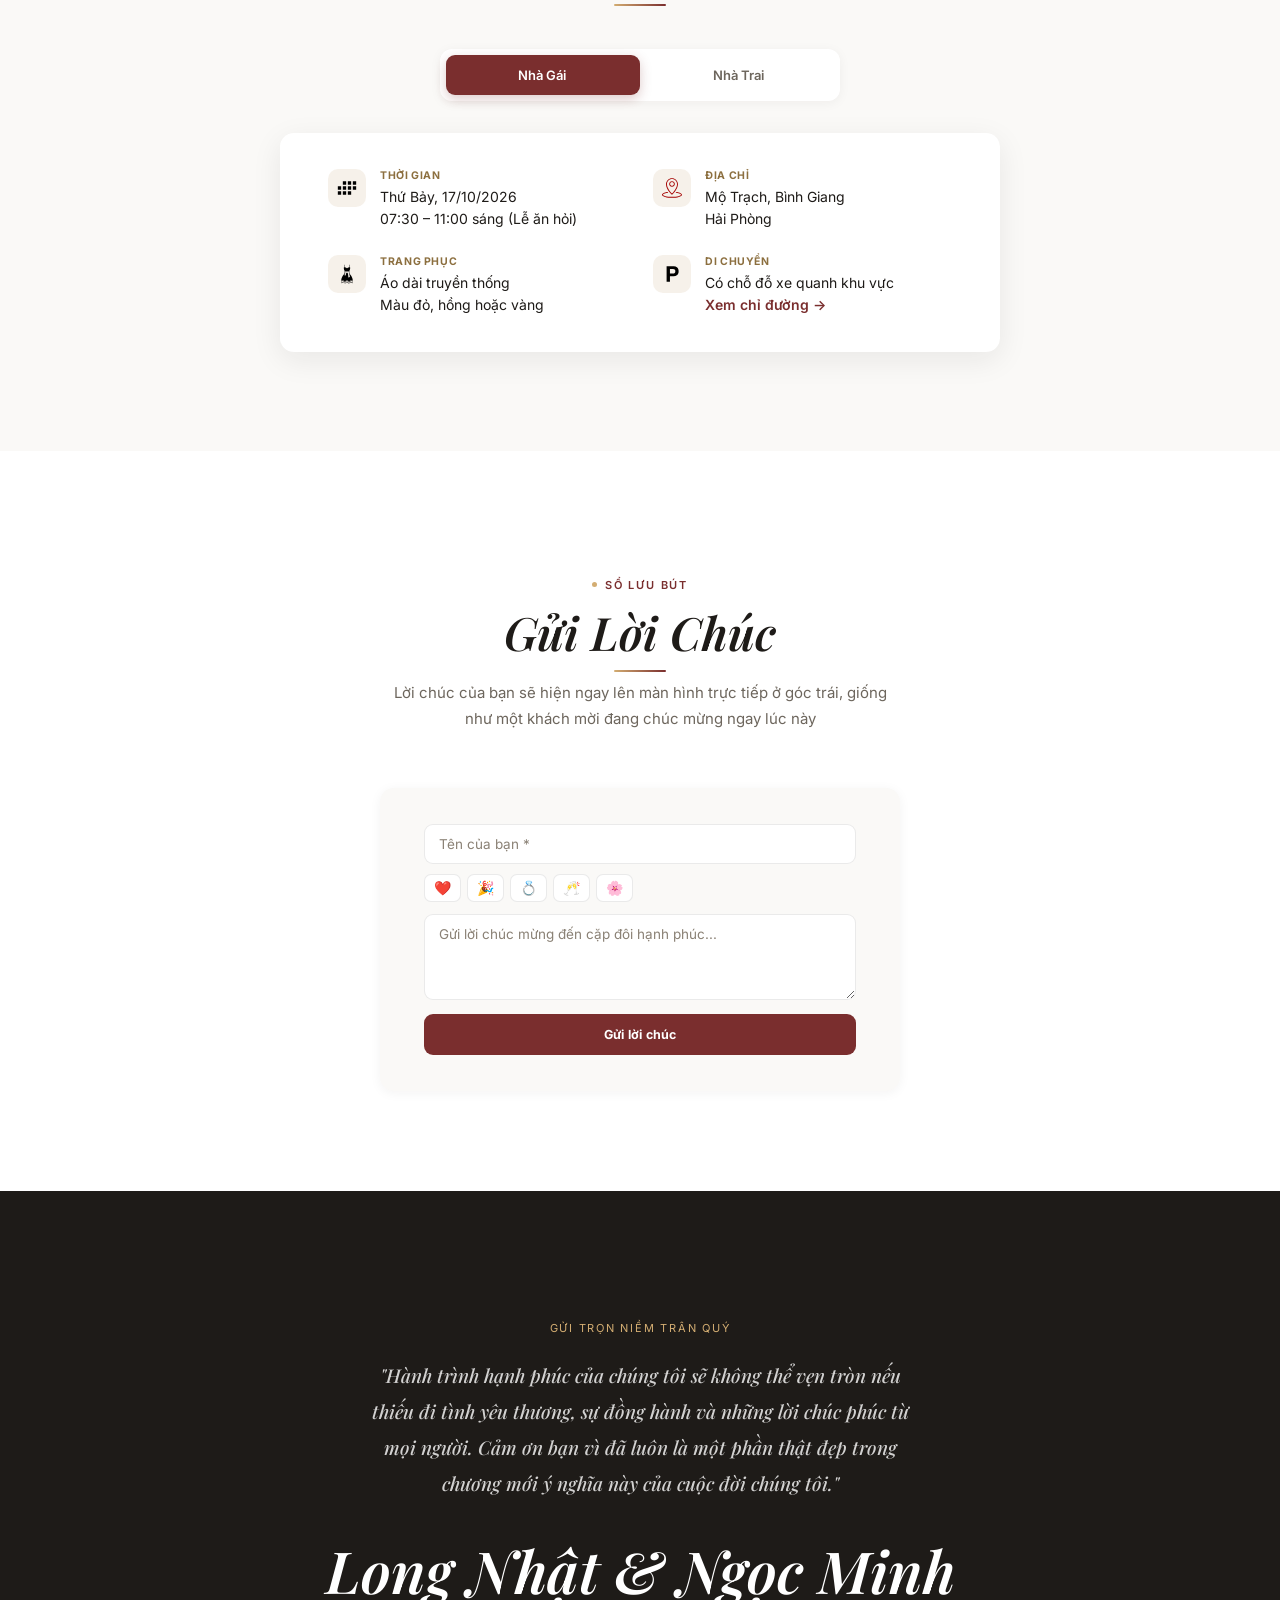
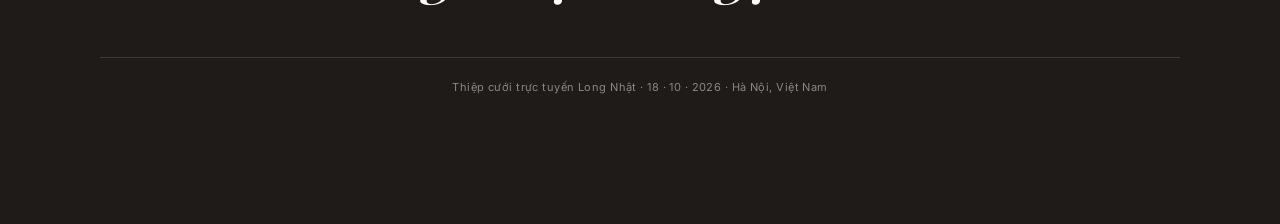
==== commit e5862545: "nhatnl-updated" ====
--- a/NhatMinh/thiep-cuoi-long-nhat-ngoc-minh.html
+++ b/NhatMinh/thiep-cuoi-long-nhat-ngoc-minh.html
@@ -2740,7 +2740,7 @@
   </div>
 
   <audio id="audio" loop preload="none">
-    <source src="./assets/music/music.mp3" type="audio/mpeg">
+    <source src="assets/music/music.mp3" type="audio/mpeg">
   </audio>
   <button id="music-btn" aria-label="Nhạc nền">
     <svg id="ico-play" viewBox="0 0 24 24">
@@ -2773,14 +2773,14 @@
       </div>
       <div class="gift-modal-grid">
         <div class="gift-card">
-          <img class="gift-qr-img" src="./assets/img/bank/longnhat.jpg" alt="Mã QR chuyển khoản Nguyễn Long Nhật">
+          <img class="gift-qr-img" src="assets/img/bank/longnhat.jpg" alt="Mã QR chuyển khoản Nguyễn Long Nhật">
           <div class="gift-bank">Vietcombank</div>
           <div class="gift-holder">Nguyễn Long Nhật</div>
           <div class="gift-num">101 459 8924</div>
           <button class="copy-btn" onclick="copyAcc('101 459 8924',this)">Sao chép số tài khoản</button>
         </div>
         <div class="gift-card">
-          <img class="gift-qr-img" src="./assets/img/bank/ngocminh.jpg" alt="Mã QR chuyển khoản Vũ Ngọc Minh">
+          <img class="gift-qr-img" src="assets/img/bank/ngocminh.jpg" alt="Mã QR chuyển khoản Vũ Ngọc Minh">
           <div class="gift-bank">VIB</div>
           <div class="gift-holder">Vũ Ngọc Minh</div>
           <div class="gift-num">395 385 778</div>
@@ -2851,8 +2851,8 @@
   <section id="hero">
     <div class="hero-img-wrap">
       <picture>
-        <source media="(max-width:760px)" srcset="./assets/img/hero-img-wrap/img-small.jpg">
-        <img src="./assets/img/hero-img-wrap/img-original.jpg" alt="Long Nhật và Ngọc Minh">
+        <source media="(max-width:760px)" srcset="assets/img/hero-img-wrap/img-small.jpg">
+        <img src="assets/img/hero-img-wrap/img-original.jpg" alt="Long Nhật và Ngọc Minh">
       </picture>
     </div>
     <div class="hero-scrim"></div>
@@ -2936,8 +2936,8 @@
     <div class="container intro-grid">
       <div class="intro-photo" data-reveal="left">
         <picture>
-          <source media="(max-width:760px)" srcset="./assets/img/intro/img-small.jpg">
-          <img src="./assets/img/intro/img-original.jpg" alt="Cầu hôn">
+          <source media="(max-width:760px)" srcset="assets/img/intro/img-small.jpg">
+          <img src="assets/img/intro/img-original.jpg" alt="Cầu hôn">
         </picture>
         <div class="intro-badge">💍 Đánh dấu một chặng đường, Thu 2026</div>
       </div>
@@ -3167,8 +3167,8 @@
             <div class="couple-photo-ring"></div>
             <div class="couple-photo">
               <picture>
-                <source media="(max-width:760px)" srcset="./assets/img/couple/groom-small.jpg">
-                <img src="./assets/img/couple/groom-original.jpg" alt="Chú rể Long Nhật">
+                <source media="(max-width:760px)" srcset="assets/img/couple/groom-small.jpg">
+                <img src="assets/img/couple/groom-original.jpg" alt="Chú rể Long Nhật">
               </picture>
             </div>
           </div>
@@ -3212,8 +3212,8 @@
             <div class="couple-photo-ring"></div>
             <div class="couple-photo">
               <picture>
-                <source media="(max-width:760px)" srcset="./assets/img/couple/bride-small.jpg">
-                <img src="./assets/img/couple/bride-original.jpg" alt="Cô dâu Ngọc Minh">
+                <source media="(max-width:760px)" srcset="assets/img/couple/bride-small.jpg">
+                <img src="assets/img/couple/bride-original.jpg" alt="Cô dâu Ngọc Minh">
               </picture>
             </div>
           </div>
@@ -3261,8 +3261,8 @@
         <div class="story-row" data-reveal="up">
           <div class="story-media">
             <picture>
-              <source media="(max-width:760px)" srcset="./assets/img/story/img-01-small.jpg">
-              <img src="./assets/img/story/img-01-original.jpg" alt="Lần đầu gặp gỡ">
+              <source media="(max-width:760px)" srcset="assets/img/story/img-01-small.jpg">
+              <img src="assets/img/story/img-01-original.jpg" alt="Lần đầu gặp gỡ">
             </picture>
           </div>
           <div>
@@ -3278,8 +3278,8 @@
         <div class="story-row" data-reveal="up">
           <div class="story-media">
             <picture>
-              <source media="(max-width:760px)" srcset="./assets/img/story/img-02-small.jpg">
-              <img src="./assets/img/story/img-02-original.jpg" alt="Chính thức yêu nhau">
+              <source media="(max-width:760px)" srcset="assets/img/story/img-02-small.jpg">
+              <img src="assets/img/story/img-02-original.jpg" alt="Chính thức yêu nhau">
             </picture>
           </div>
           <div>
@@ -3295,8 +3295,8 @@
         <div class="story-row" data-reveal="up">
           <div class="story-media">
             <picture>
-              <source media="(max-width:760px)" srcset="./assets/img/story/img-03-small.jpg">
-              <img src="./assets/img/story/img-03-original.jpg" alt="Bên nhau thăng trầm">
+              <source media="(max-width:760px)" srcset="assets/img/story/img-03-small.jpg">
+              <img src="assets/img/story/img-03-original.jpg" alt="Bên nhau thăng trầm">
             </picture>
           </div>
           <div>
@@ -3312,8 +3312,8 @@
         <div class="story-row" data-reveal="up">
           <div class="story-media">
             <picture>
-              <source media="(max-width:760px)" srcset="./assets/img/story/img-04-small.jpg">
-              <img src="./assets/img/story/img-04-original.jpg" alt="Trái ngọt hôn nhân">
+              <source media="(max-width:760px)" srcset="assets/img/story/img-04-small.jpg">
+              <img src="assets/img/story/img-04-original.jpg" alt="Trái ngọt hôn nhân">
             </picture>
           </div>
           <div>
@@ -3339,57 +3339,57 @@
       <div class="gal-grid" data-reveal="up">
         <div class="g-brick" data-idx="0">
           <picture>
-            <source media="(max-width:760px)" srcset="./assets/img/gallery/img-01-small.jpg"><img
-              src="./assets/img/gallery/img-01-original.jpg">
+            <source media="(max-width:760px)" srcset="assets/img/gallery/img-01-small.jpg"><img
+              src="assets/img/gallery/img-01-original.jpg">
           </picture>
           <div class="g-overlay"><span>Pre-Wedding · Dặm ngõ</span></div>
         </div>
         <div class="g-brick" data-idx="1">
           <picture>
-            <source media="(max-width:760px)" srcset="./assets/img/gallery/img-02-small.jpg"><img
-              src="./assets/img/gallery/img-02-original.jpg">
+            <source media="(max-width:760px)" srcset="assets/img/gallery/img-02-small.jpg"><img
+              src="assets/img/gallery/img-02-original.jpg">
           </picture>
           <div class="g-overlay"><span>Cô dâu</span></div>
         </div>
         <div class="g-brick" data-idx="2">
           <picture>
-            <source media="(max-width:760px)" srcset="./assets/img/gallery/img-03-small.jpg"><img
-              src="./assets/img/gallery/img-03-original.jpg">
+            <source media="(max-width:760px)" srcset="assets/img/gallery/img-03-small.jpg"><img
+              src="assets/img/gallery/img-03-original.jpg">
           </picture>
           <div class="g-overlay"><span>Nhẫn cưới</span></div>
         </div>
         <div class="g-brick" data-idx="3">
           <picture>
-            <source media="(max-width:760px)" srcset="./assets/img/gallery/img-04-small.jpg"><img
-              src="./assets/img/gallery/img-04-original.jpg">
+            <source media="(max-width:760px)" srcset="assets/img/gallery/img-04-small.jpg"><img
+              src="assets/img/gallery/img-04-original.jpg">
           </picture>
           <div class="g-overlay"><span>Dạo phố · Hà Nội</span></div>
         </div>
         <div class="g-brick" data-idx="4">
           <picture>
-            <source media="(max-width:760px)" srcset="./assets/img/gallery/img-05-small.jpg"><img
-              src="./assets/img/gallery/img-05-original.jpg">
+            <source media="(max-width:760px)" srcset="assets/img/gallery/img-05-small.jpg"><img
+              src="assets/img/gallery/img-05-original.jpg">
           </picture>
           <div class="g-overlay"><span>Khoảnh khắc lãng mạn</span></div>
         </div>
         <div class="g-brick" data-idx="5">
           <picture>
-            <source media="(max-width:760px)" srcset="./assets/img/gallery/img-06-small.jpg"><img
-              src="./assets/img/gallery/img-06-original.jpg">
+            <source media="(max-width:760px)" srcset="assets/img/gallery/img-06-small.jpg"><img
+              src="assets/img/gallery/img-06-original.jpg">
           </picture>
           <div class="g-overlay"><span>Hoa cưới</span></div>
         </div>
         <div class="g-brick" data-idx="6">
           <picture>
-            <source media="(max-width:760px)" srcset="./assets/img/gallery/img-07-small.jpg"><img
-              src="./assets/img/gallery/img-07-original.jpg">
+            <source media="(max-width:760px)" srcset="assets/img/gallery/img-07-small.jpg"><img
+              src="assets/img/gallery/img-07-original.jpg">
           </picture>
           <div class="g-overlay"><span>Không gian trang trí</span></div>
         </div>
         <div class="g-brick" data-idx="7">
           <picture>
-            <source media="(max-width:760px)" srcset="./assets/img/gallery/img-08-small.jpg"><img
-              src="./assets/img/gallery/img-08-original.jpg">
+            <source media="(max-width:760px)" srcset="assets/img/gallery/img-08-small.jpg"><img
+              src="assets/img/gallery/img-08-original.jpg">
           </picture>
           <div class="g-overlay"><span>Bình minh hạnh phúc</span></div>
         </div>
@@ -3705,14 +3705,14 @@
 
       // ── GALLERY + LIGHTBOX ──
       const galleryData = [
-        { src: './assets/img/gallery/img-01-original.jpg', cap: 'Pre-Wedding · Hội An' },
-        { src: './assets/img/gallery/img-02-original.jpg', cap: 'Cô dâu' },
-        { src: './assets/img/gallery/img-03-original.jpg', cap: 'Nhẫn cưới' },
-        { src: './assets/img/gallery/img-04-original.jpg', cap: 'Dạo phố · Hà Nội' },
-        { src: './assets/img/gallery/img-05-original.jpg', cap: 'Khoảnh khắc lãng mạn' },
-        { src: './assets/img/gallery/img-06-original.jpg', cap: 'Hoa cưới' },
-        { src: './assets/img/gallery/img-07-original.jpg', cap: 'Không gian trang trí' },
-        { src: './assets/img/gallery/img-08-original.jpg', cap: 'Bình minh hạnh phúc' },
+        { src: 'assets/img/gallery/img-01-original.jpg', cap: 'Pre-Wedding · Hội An' },
+        { src: 'assets/img/gallery/img-02-original.jpg', cap: 'Cô dâu' },
+        { src: 'assets/img/gallery/img-03-original.jpg', cap: 'Nhẫn cưới' },
+        { src: 'assets/img/gallery/img-04-original.jpg', cap: 'Dạo phố · Hà Nội' },
+        { src: 'assets/img/gallery/img-05-original.jpg', cap: 'Khoảnh khắc lãng mạn' },
+        { src: 'assets/img/gallery/img-06-original.jpg', cap: 'Hoa cưới' },
+        { src: 'assets/img/gallery/img-07-original.jpg', cap: 'Không gian trang trí' },
+        { src: 'assets/img/gallery/img-08-original.jpg', cap: 'Bình minh hạnh phúc' },
       ];
       let lbIdx = 0;
       const lb = document.getElementById('lightbox'), lbImg = document.getElementById('lb-img'), lbCap = document.getElementById('lb-cap'), lbDots = document.getElementById('lb-dots');
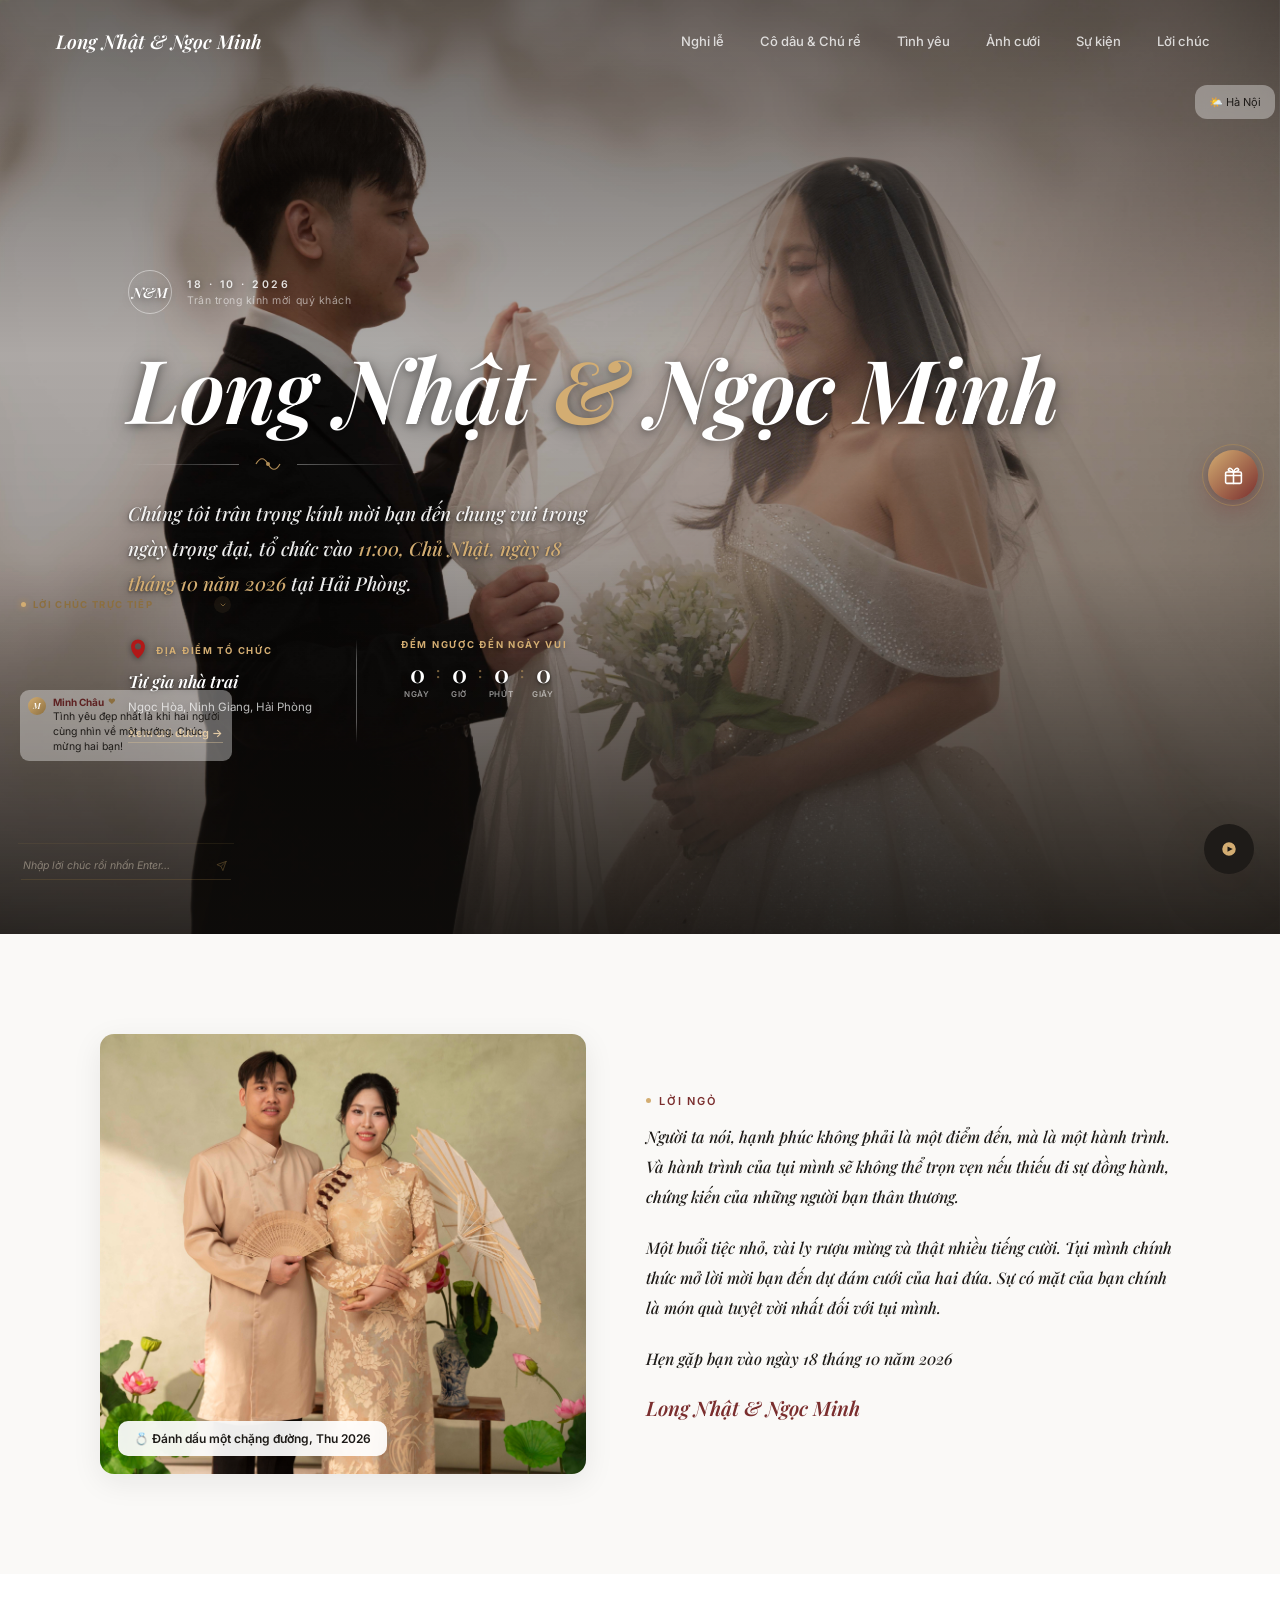
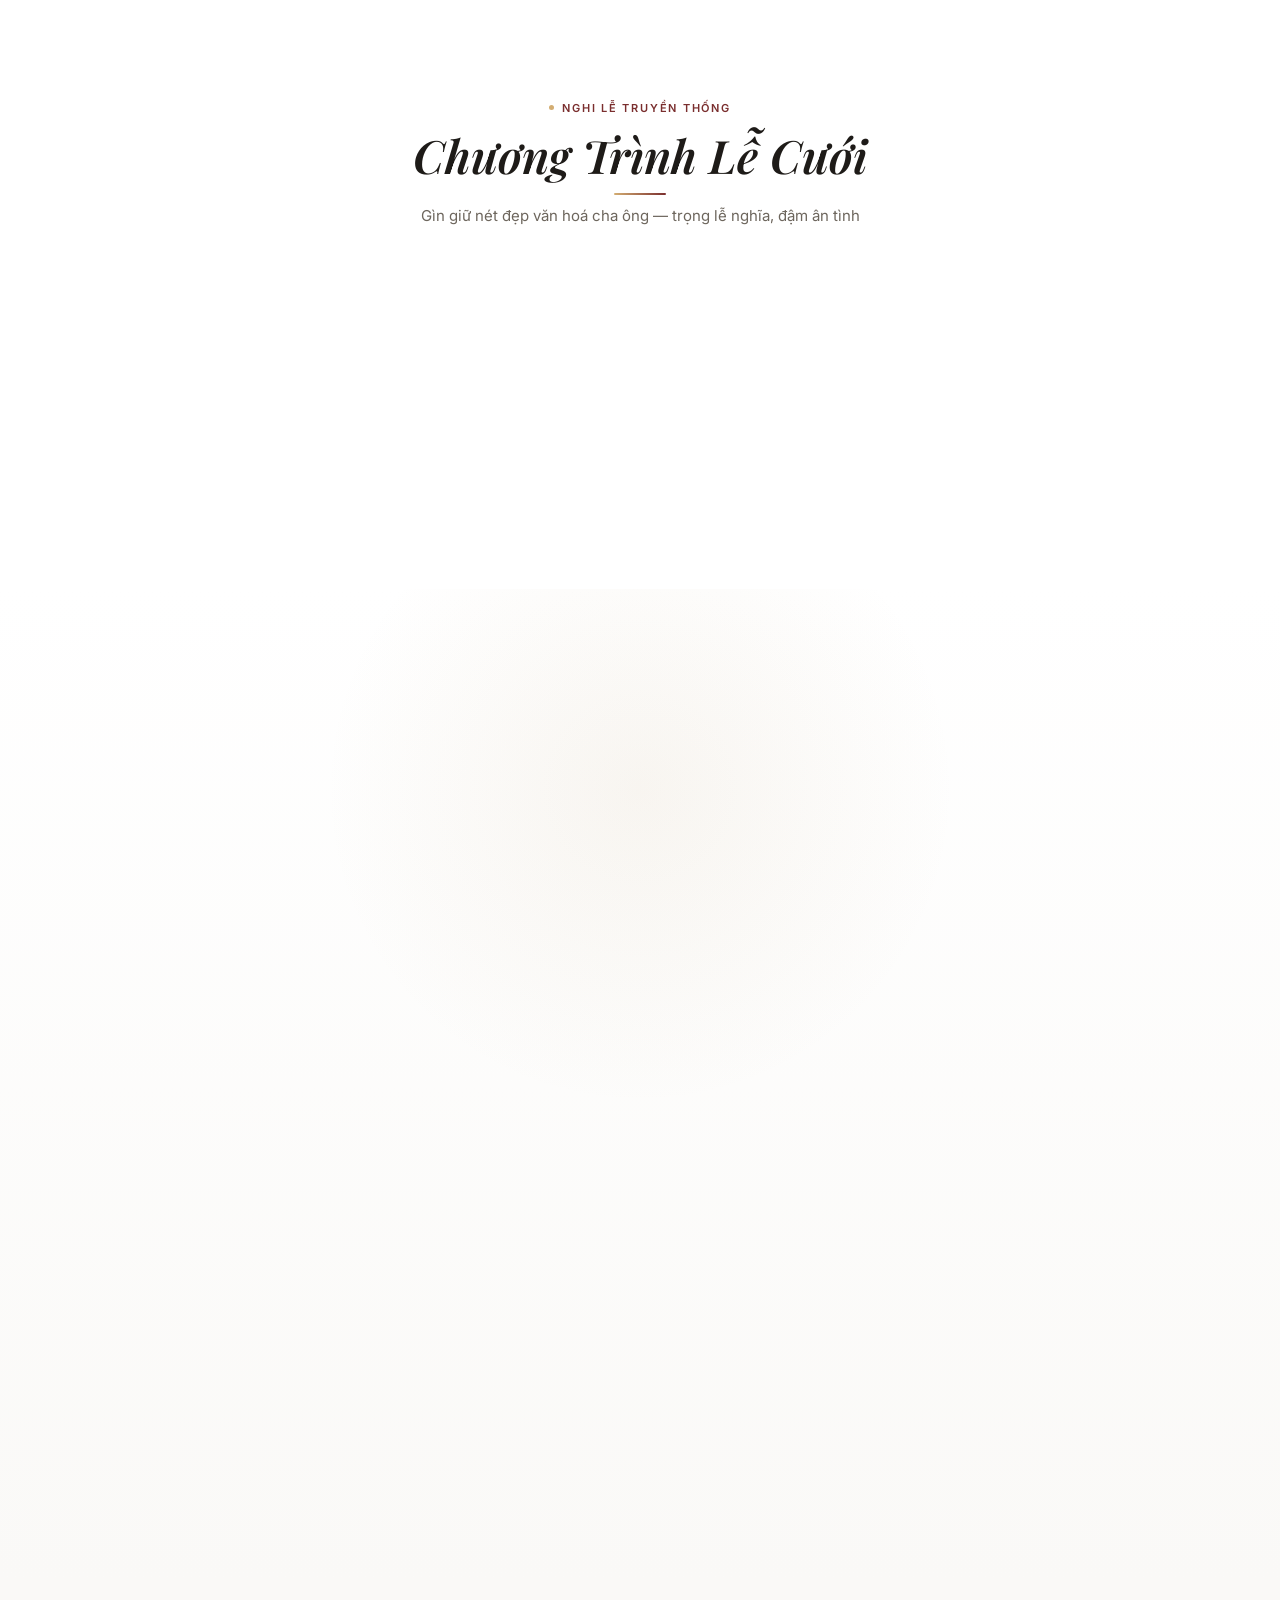
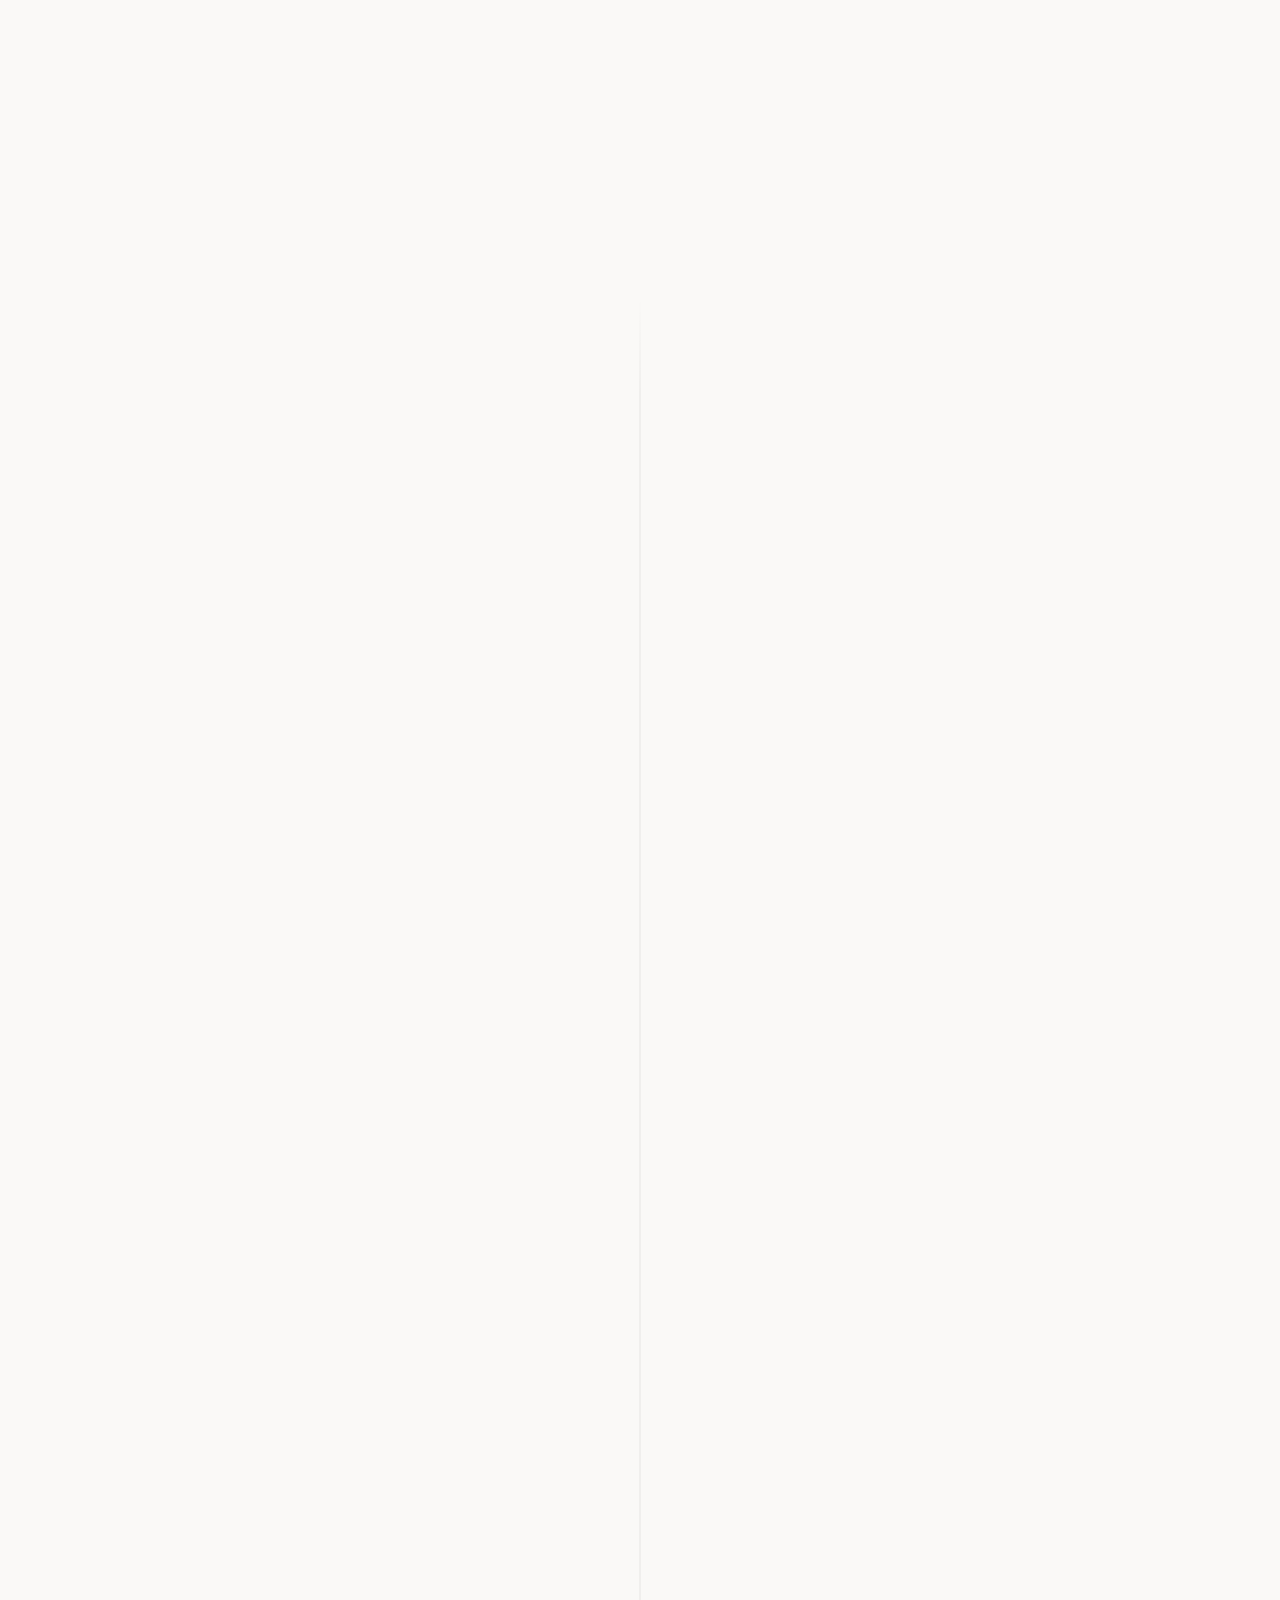
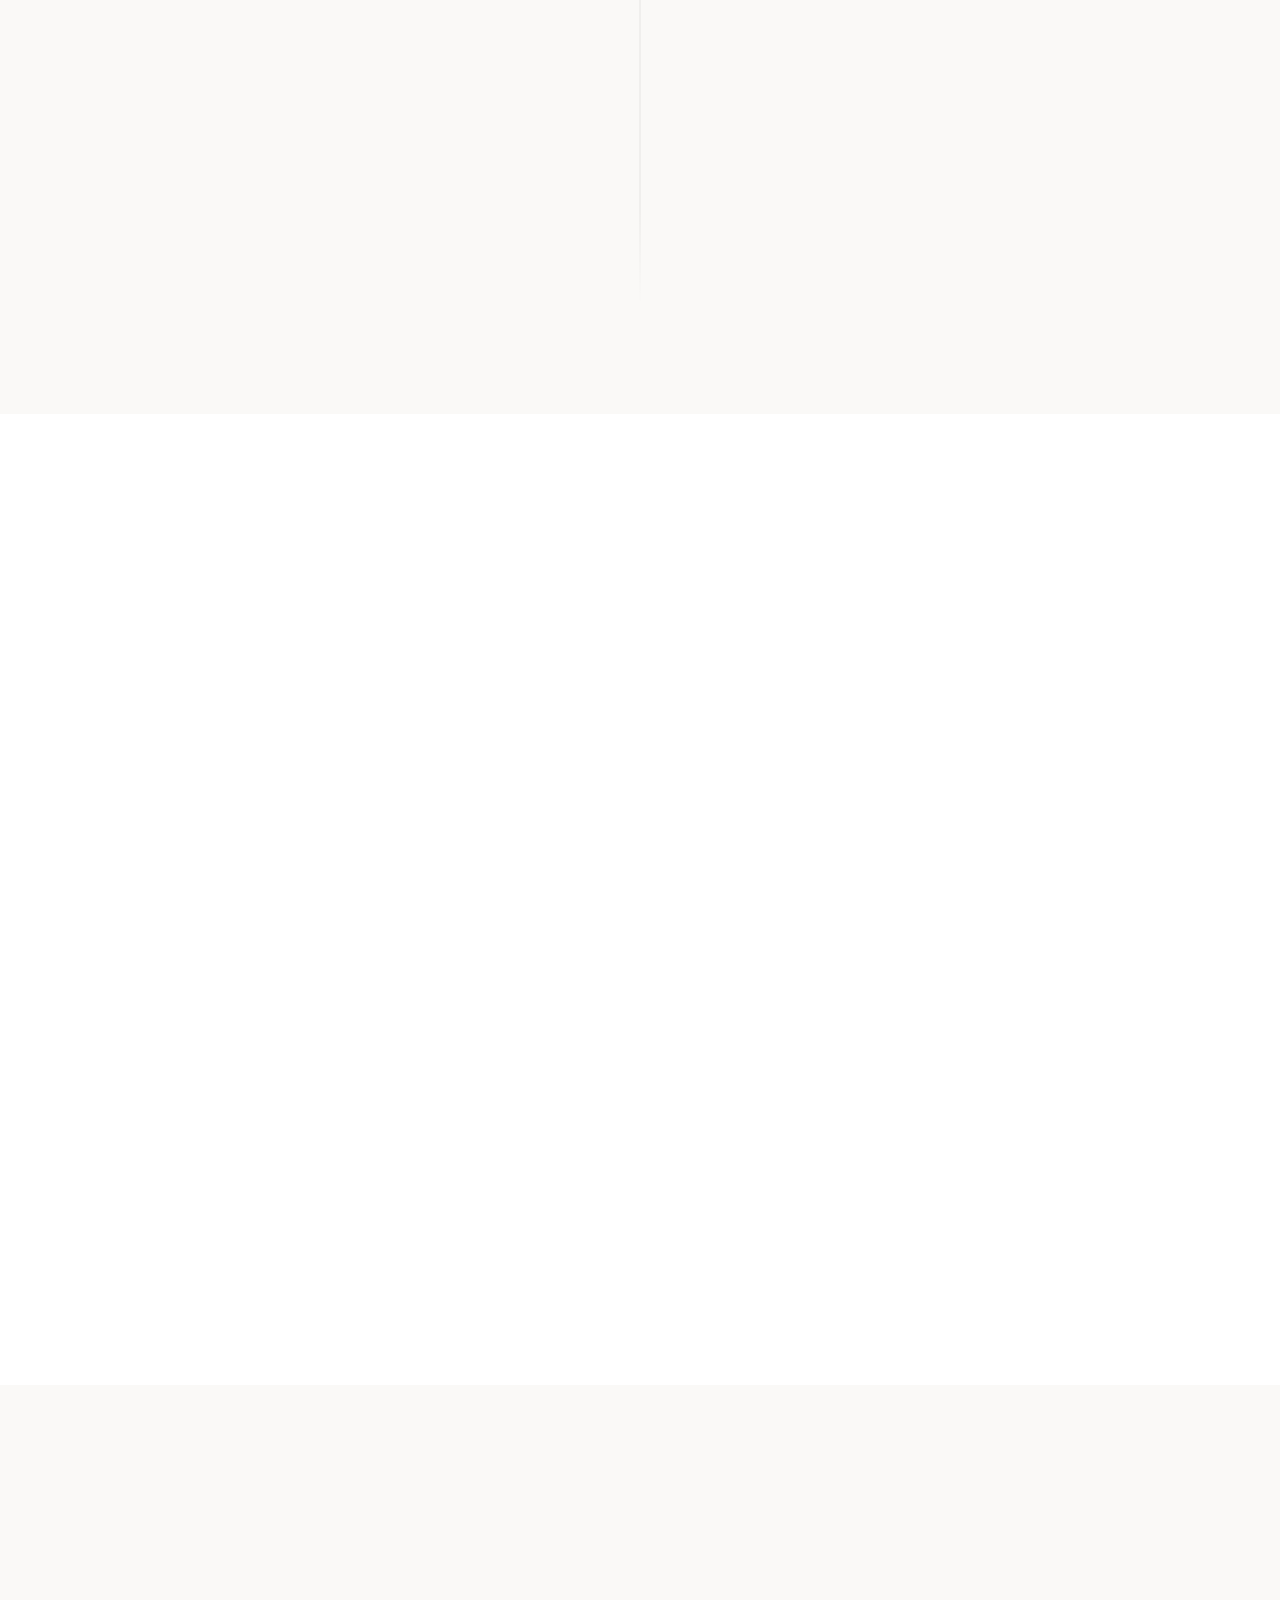
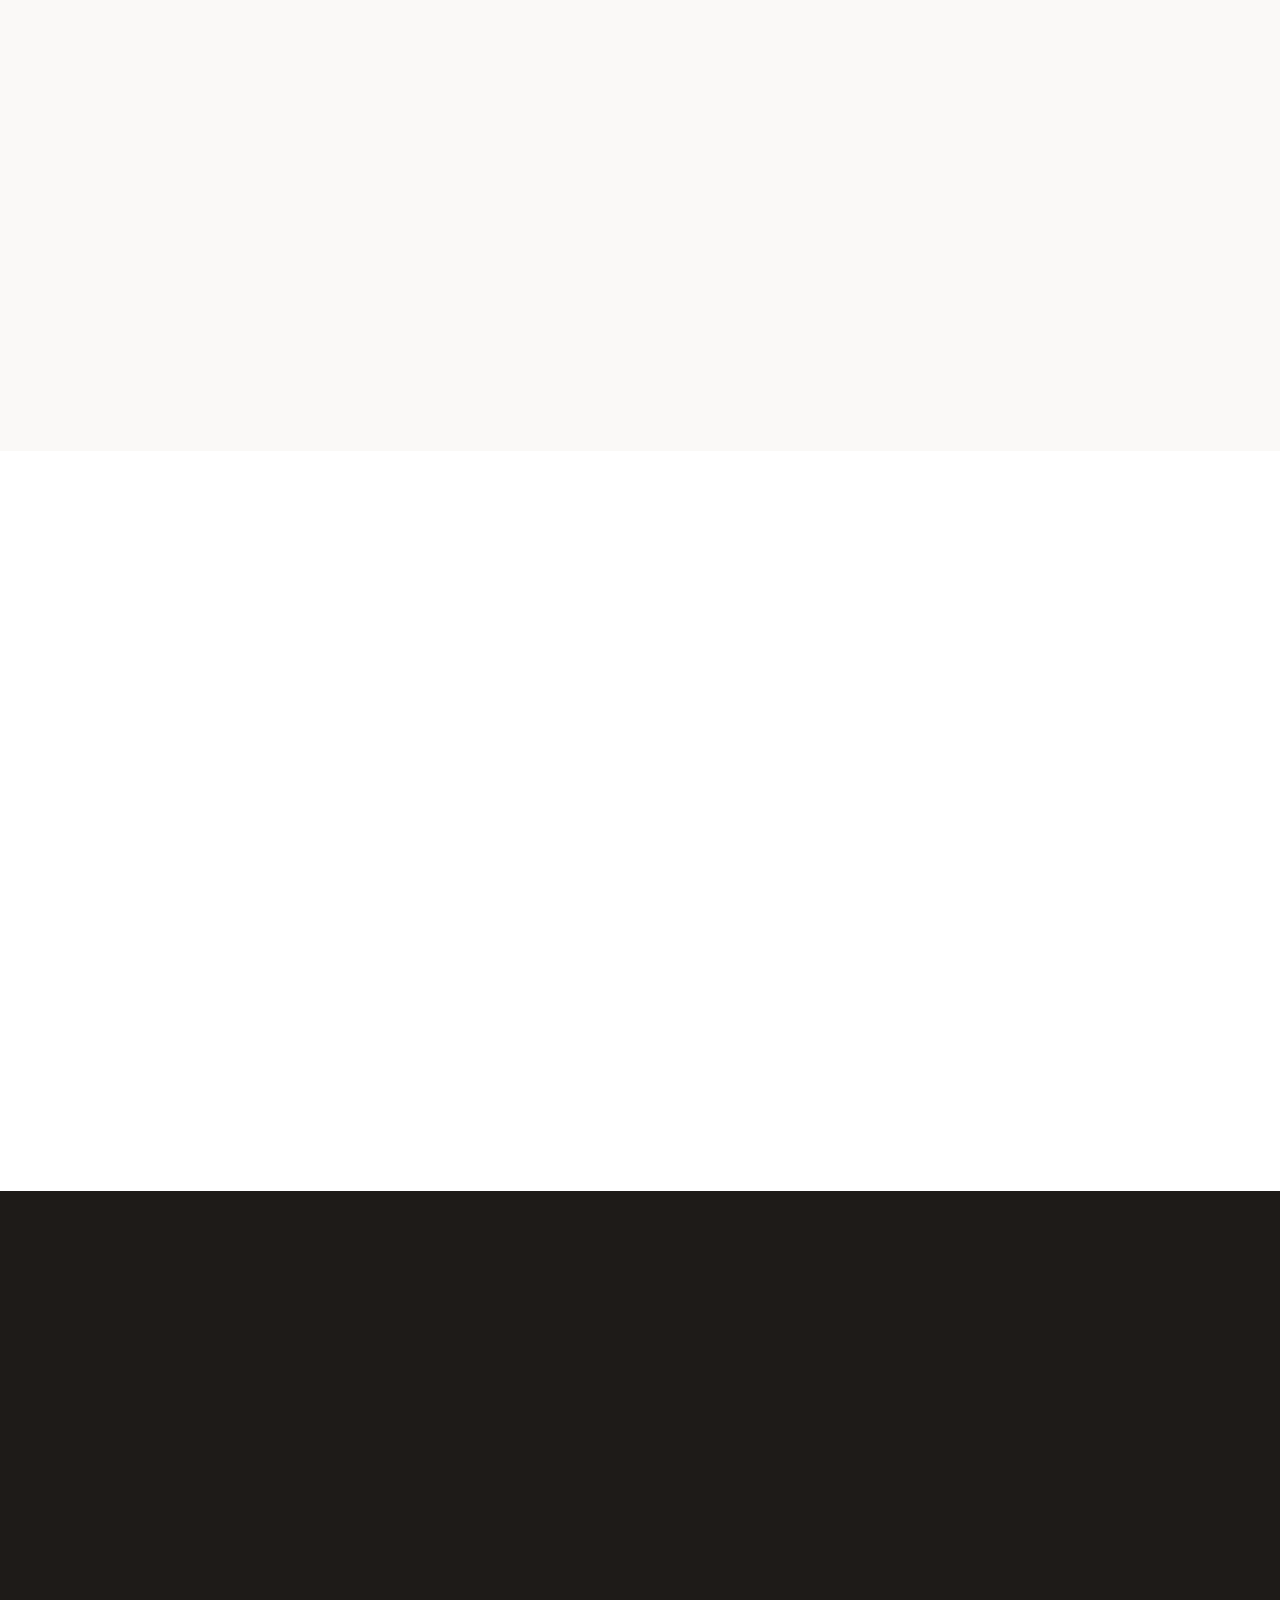
==== commit a0c364ea: "nhatnl-updated-or" ====
--- a/NhatMinh/thiep-cuoi-long-nhat-ngoc-minh.html
+++ b/NhatMinh/thiep-cuoi-long-nhat-ngoc-minh.html
@@ -4,7 +4,74 @@
 <head>
   <meta charset="UTF-8">
   <meta name="viewport" content="width=device-width, initial-scale=1.0">
-  <title>Long Nhật & Ngọc Minh · Wedding · 18.10.2026</title>
+  <title>Long Nhật & Ngọc Minh · Thiệp Cưới Online · 18.10.2026</title>
+
+  <!-- ══ SEO CƠ BẢN ══ -->
+  <!-- ⚠️ Thay THE_DOMAIN bên dưới bằng tên miền thật nơi bạn host trang này (vd: https://thiepcuoi-longnhat-ngocminh.com/) -->
+  <meta name="description"
+    content="Trân trọng kính mời bạn đến chung vui cùng Long Nhật & Ngọc Minh trong ngày cưới Chủ Nhật, 18/10/2026 tại Ngọc Hòa, Ninh Giang, Hải Phòng. Xem thiệp mời, chương trình lễ cưới và gửi lời chúc mừng ngay tại đây.">
+  <meta name="keywords"
+    content="thiệp cưới online, thiệp mời cưới, đám cưới Long Nhật Ngọc Minh, wedding invitation, thiệp cưới điện tử">
+  <meta name="author" content="Long Nhật & Ngọc Minh">
+  <meta name="robots" content="index, follow">
+  <link rel="canonical" href="https://THE_DOMAIN/thiep-cuoi-long-nhat-ngoc-minh.html">
+
+  <!-- ══ OPEN GRAPH — Facebook, Messenger, Zalo, nhóm chat đọc các thẻ này để hiện ảnh + tiêu đề khi dán link ══ -->
+  <meta property="og:type" content="website">
+  <meta property="og:url" content="https://THE_DOMAIN/thiep-cuoi-long-nhat-ngoc-minh.html">
+  <meta property="og:site_name" content="Thiệp Cưới Long Nhật & Ngọc Minh">
+  <meta property="og:locale" content="vi_VN">
+  <meta property="og:title" content="Long Nhật & Ngọc Minh · Thiệp Cưới Online · 18.10.2026">
+  <meta property="og:description"
+    content="Trân trọng kính mời bạn đến chung vui cùng Long Nhật & Ngọc Minh, Chủ Nhật 18/10/2026 tại Ngọc Hòa, Ninh Giang, Hải Phòng. Bấm để xem thiệp mời và gửi lời chúc!">
+  <meta property="og:image" content="https://THE_DOMAIN/assets/img/hero-img-wrap/img-original.jpg">
+  <meta property="og:image:secure_url" content="https://THE_DOMAIN/assets/img/hero-img-wrap/img-original.jpg">
+  <meta property="og:image:type" content="image/jpeg">
+  <meta property="og:image:width" content="1200">
+  <meta property="og:image:height" content="630">
+  <meta property="og:image:alt" content="Long Nhật và Ngọc Minh">
+
+  <!-- ══ TWITTER CARD (một số trình xem link cũng đọc thẻ này) ══ -->
+  <meta name="twitter:card" content="summary_large_image">
+  <meta name="twitter:title" content="Long Nhật & Ngọc Minh · Thiệp Cưới Online · 18.10.2026">
+  <meta name="twitter:description"
+    content="Trân trọng kính mời bạn đến chung vui cùng Long Nhật & Ngọc Minh, Chủ Nhật 18/10/2026 tại Ngọc Hòa, Ninh Giang, Hải Phòng.">
+  <meta name="twitter:image" content="https://THE_DOMAIN/assets/img/hero-img-wrap/img-original.jpg">
+
+  <!-- ══ FAVICON / GIAO DIỆN THANH ĐỊA CHỈ ══ -->
+  <link rel="icon" type="image/jpeg" href="assets/img/hero-img-wrap/img-original.jpg">
+  <link rel="apple-touch-icon" href="assets/img/hero-img-wrap/img-original.jpg">
+  <meta name="theme-color" content="#7A2E2E">
+
+  <!-- ══ DỮ LIỆU CÓ CẤU TRÚC — giúp Google hiểu đây là sự kiện cưới, dễ được tìm thấy hơn ══ -->
+  <script type="application/ld+json">
+  {
+    "@context": "https://schema.org",
+    "@type": "Event",
+    "name": "Đám cưới Long Nhật & Ngọc Minh",
+    "startDate": "2026-10-18T18:00:00+07:00",
+    "endDate": "2026-10-18T21:30:00+07:00",
+    "eventAttendanceMode": "https://schema.org/OfflineEventAttendanceMode",
+    "eventStatus": "https://schema.org/EventScheduled",
+    "location": {
+      "@type": "Place",
+      "name": "Tư gia nhà trai",
+      "address": {
+        "@type": "PostalAddress",
+        "addressLocality": "Ngọc Hòa, Ninh Giang",
+        "addressRegion": "Hải Phòng",
+        "addressCountry": "VN"
+      }
+    },
+    "image": ["https://THE_DOMAIN/assets/img/hero-img-wrap/img-original.jpg"],
+    "description": "Trân trọng kính mời bạn đến chung vui cùng Long Nhật & Ngọc Minh trong ngày cưới.",
+    "organizer": {
+      "@type": "Person",
+      "name": "Long Nhật & Ngọc Minh"
+    }
+  }
+  </script>
+
   <link
     href="https://fonts.googleapis.com/css2?family=Inter:wght@300;400;500;600;700;800&family=Playfair+Display:ital,wght@0,500;0,600;1,500;1,600&display=swap"
     rel="stylesheet">
@@ -2419,6 +2486,86 @@
       word-break: break-word;
     }
 
+    /* ══ LIVE PANEL — quick wish input (send straight from the corner panel) ══ */
+    .live-quickform {
+      pointer-events: auto;
+      padding: 8px 3px 2px;
+      border-top: 1px solid rgba(140, 111, 63, .16);
+      margin-top: 2px;
+    }
+
+    .live-input-wrap {
+      position: relative;
+      display: flex;
+      align-items: center;
+    }
+
+    .live-input {
+      width: 100%;
+      border: none;
+      border-bottom: 1px solid rgba(140, 111, 63, .28);
+      background: transparent;
+      border-radius: 0;
+      padding: 7px 24px 7px 2px;
+      font-family: var(--ff-body);
+      font-size: 10.5px;
+      color: var(--ink);
+      outline: none;
+      transition: border-color .25s, box-shadow .25s;
+    }
+
+    .live-input::placeholder {
+      color: var(--gray-light);
+      font-style: italic;
+    }
+
+    .live-input:focus {
+      border-bottom-color: var(--gold);
+      box-shadow: 0 1px 0 0 var(--gold);
+    }
+
+    .live-input-icon {
+      position: absolute;
+      right: 4px;
+      top: 50%;
+      transform: translateY(-50%);
+      width: 11px;
+      height: 11px;
+      color: var(--gold-deep);
+      opacity: .5;
+      pointer-events: none;
+      transition: opacity .25s, transform .25s;
+    }
+
+    .live-input:focus~.live-input-icon {
+      opacity: .9;
+      transform: translateY(-50%) translateX(1px);
+    }
+
+    .live-card.collapsed .live-quickform {
+      border-top-color: transparent;
+      padding-top: 3px;
+    }
+
+    .live-sent-msg {
+      font-family: var(--ff-body);
+      font-size: 9px;
+      letter-spacing: .02em;
+      color: var(--gold-deep);
+      font-weight: 600;
+      text-align: center;
+      max-height: 0;
+      overflow: hidden;
+      opacity: 0;
+      transition: max-height .3s ease, opacity .3s ease, padding .3s ease;
+    }
+
+    .live-sent-msg.show {
+      max-height: 20px;
+      opacity: 1;
+      padding-top: 5px;
+    }
+
     @media(max-width:640px) {
       #live-panel {
         width: min(56vw, 180px);
@@ -2436,6 +2583,12 @@
 
       .ticker-text {
         font-size: 9.5px;
+      }
+
+      .live-input {
+        font-size: 9.5px;
+        padding: 6px 22px 6px 2px;
+
       }
 
       .ticker-av {
@@ -2817,6 +2970,18 @@
             <div class="ticker-text">Ước chúc đôi uyên ương trăm năm hạnh phúc, sum vầy!</div>
           </div>
         </div>
+      </div>
+      <div class="live-quickform">
+        <div class="live-input-wrap">
+          <input type="text" class="live-input" id="live-msg" placeholder="Nhập lời chúc rồi nhấn Enter…"
+            maxlength="220">
+          <svg class="live-input-icon" viewBox="0 0 24 24" fill="none" stroke="currentColor" stroke-width="2"
+            stroke-linecap="round" stroke-linejoin="round">
+            <line x1="22" y1="2" x2="11" y2="13"></line>
+            <polygon points="22 2 15 22 11 13 2 9 22 2"></polygon>
+          </svg>
+        </div>
+        <div class="live-sent-msg" id="live-sent-msg">💌 Đã gửi lời chúc của bạn!</div>
       </div>
     </div>
   </div>
@@ -3906,6 +4071,28 @@
       document.getElementById('gb-name').value = ''; document.getElementById('gb-text').value = '';
     }
 
+    // ── Gửi lời chúc ẩn danh trực tiếp từ live-panel — chỉ 1 ô, gửi bằng Enter ──
+    function sendWishFromLive() {
+      const msgEl = document.getElementById('live-msg');
+      const text = msgEl.value.trim();
+      if (!text) return;
+      // đảm bảo panel đang mở để khách thấy lời chúc của mình xuất hiện
+      const card = document.getElementById('live-card');
+      if (card && card.classList.contains('collapsed')) card.classList.remove('collapsed');
+      pushTicker({ name: 'Ẩn danh', text });
+      tickerQueue.unshift({ name: 'Ẩn danh', text });
+      msgEl.value = '';
+      const sentMsg = document.getElementById('live-sent-msg');
+      if (sentMsg) {
+        sentMsg.classList.add('show');
+        setTimeout(() => sentMsg.classList.remove('show'), 2200);
+      }
+    }
+    (function () {
+      const msgEl = document.getElementById('live-msg');
+      if (msgEl) msgEl.addEventListener('keydown', e => { if (e.key === 'Enter') { e.preventDefault(); sendWishFromLive(); } });
+    })();
+
     // ── AMBIENT FX: hearts, petals, snow, kisses, bubbles — lush but tasteful ──
     (function () {
       const layer = document.getElementById('fx-layer');
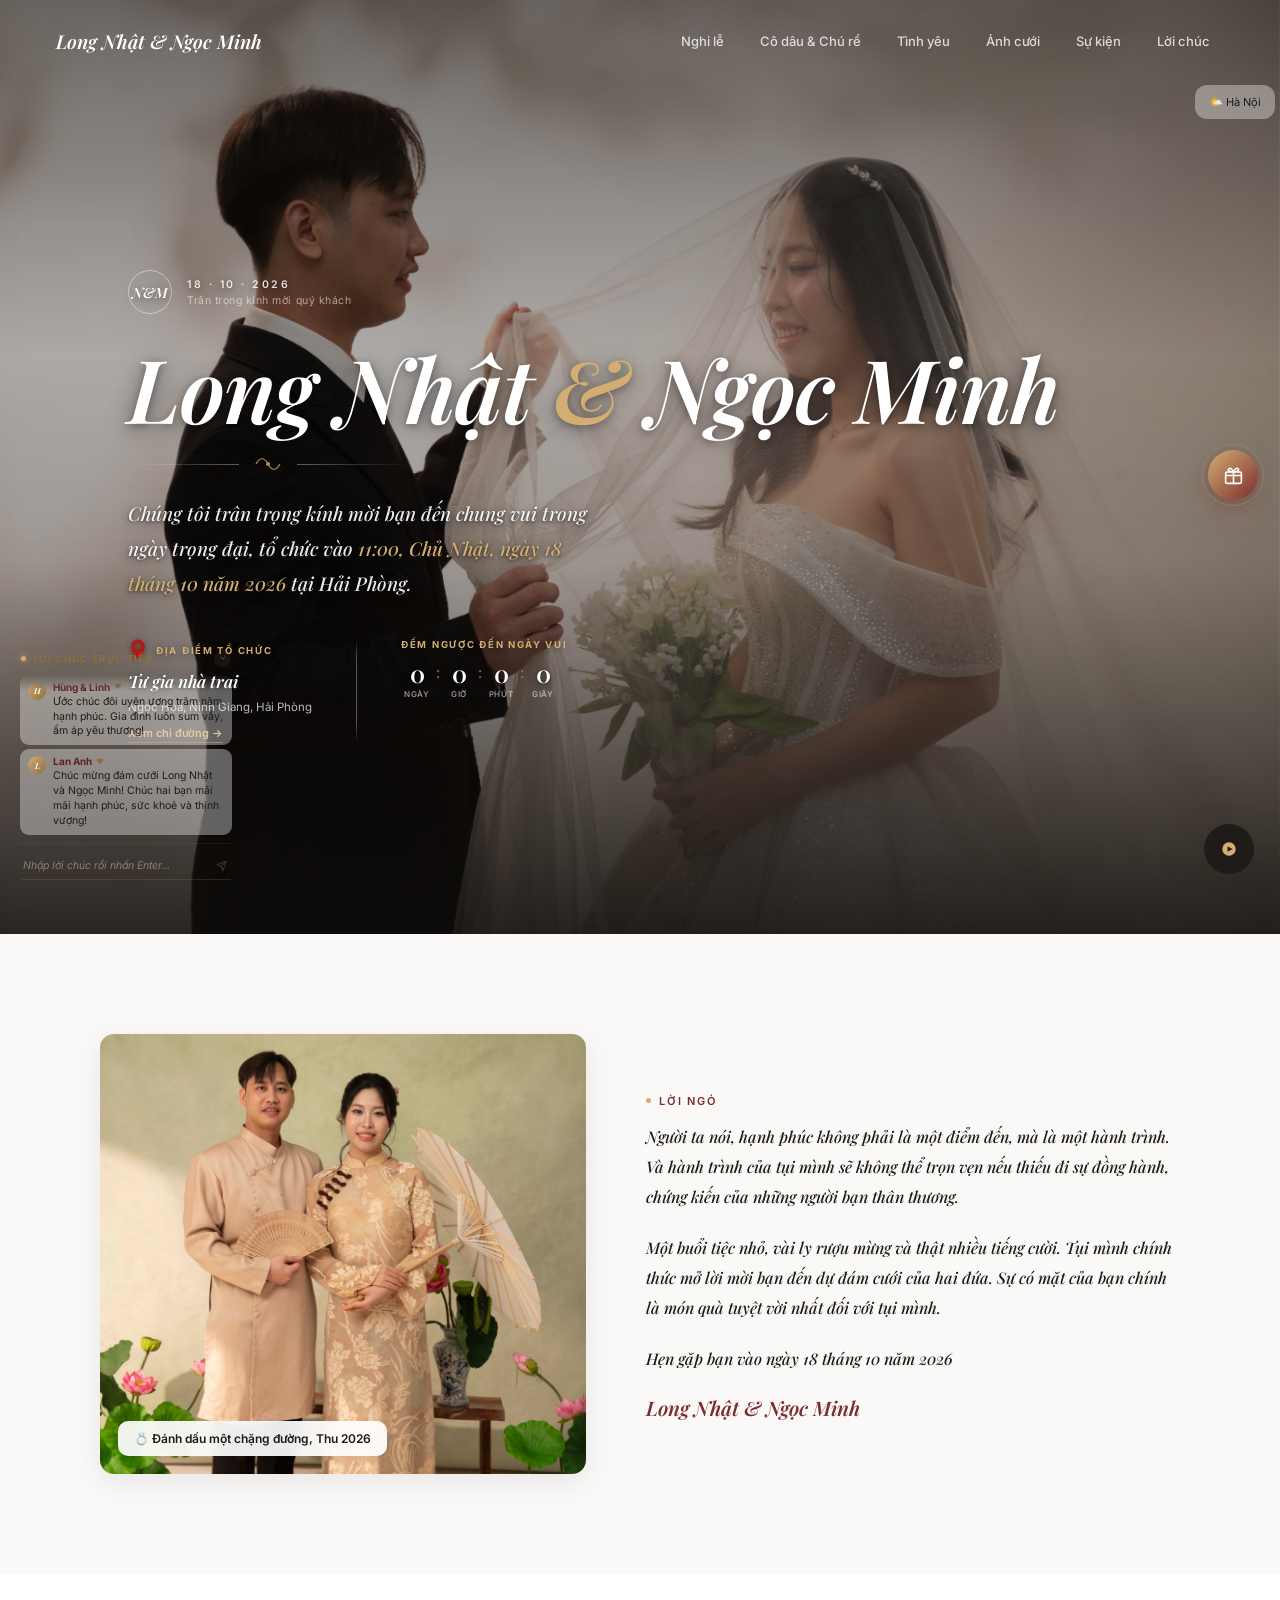
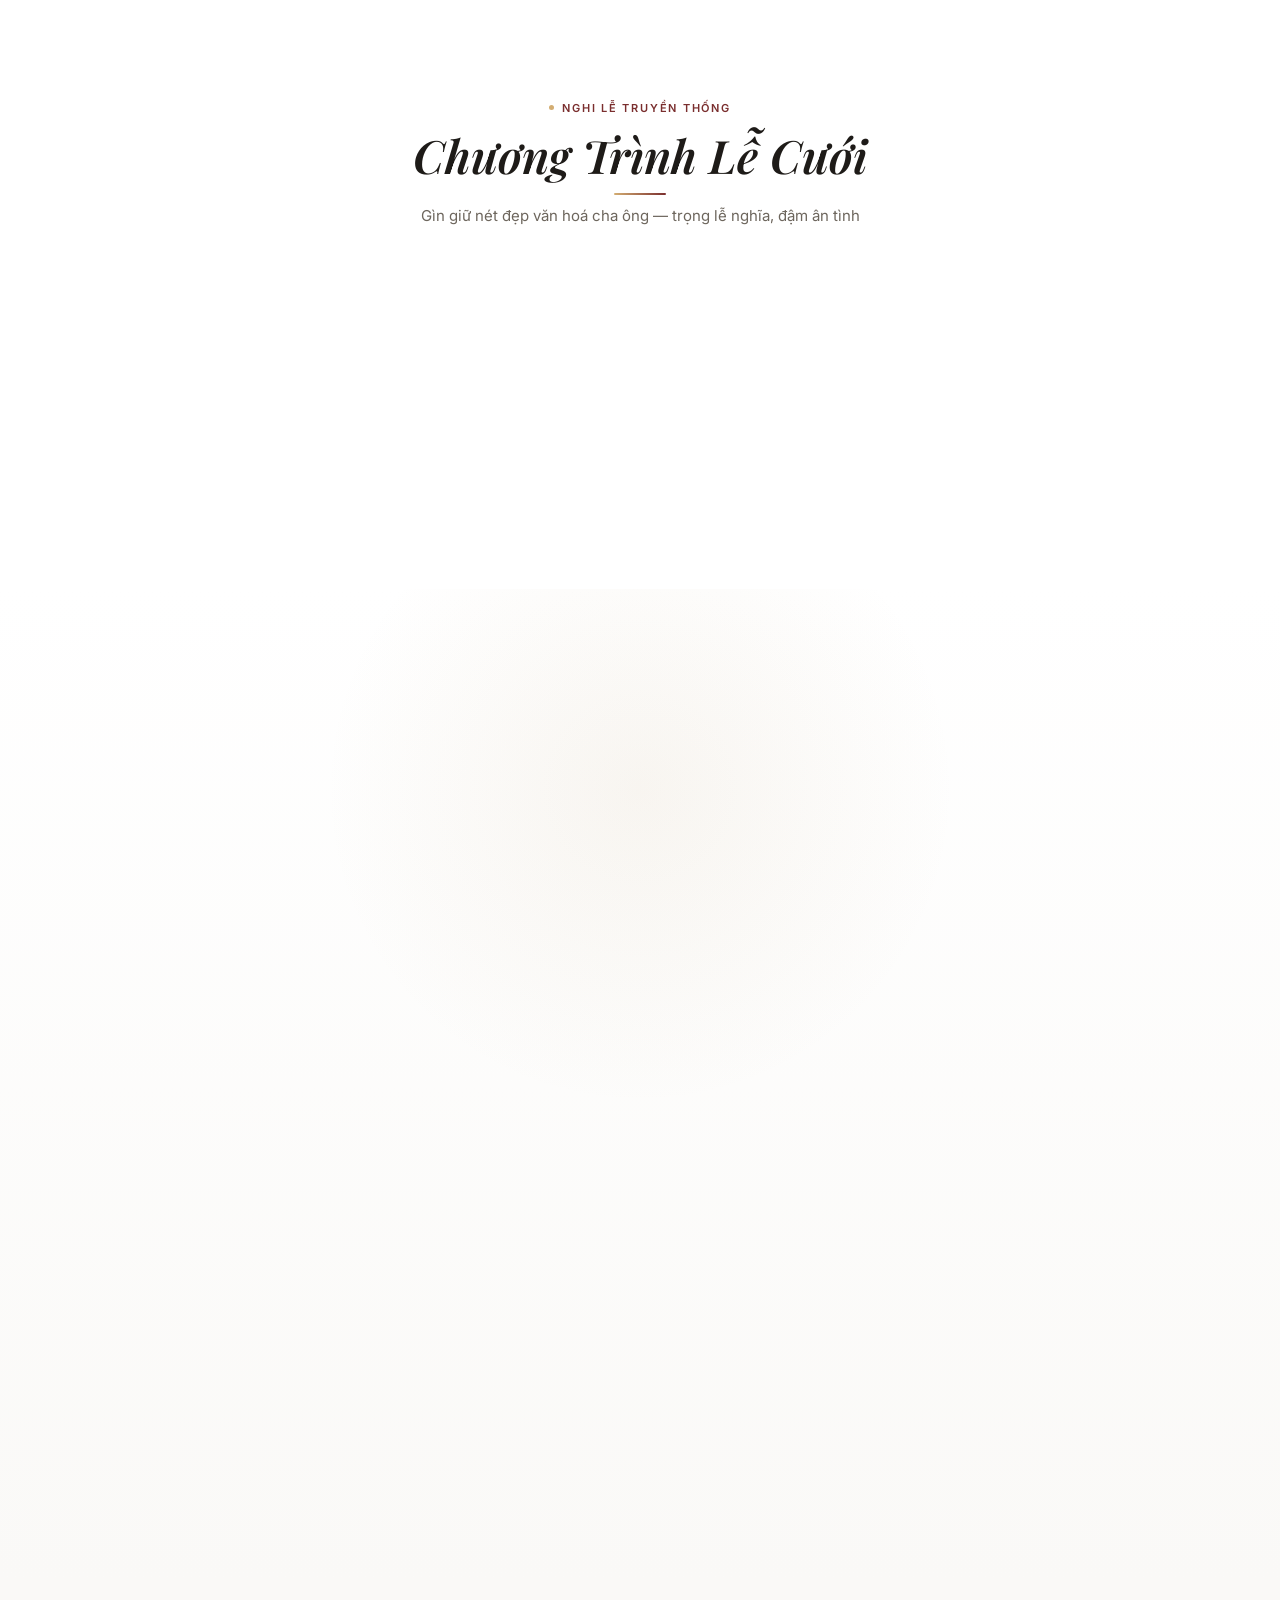
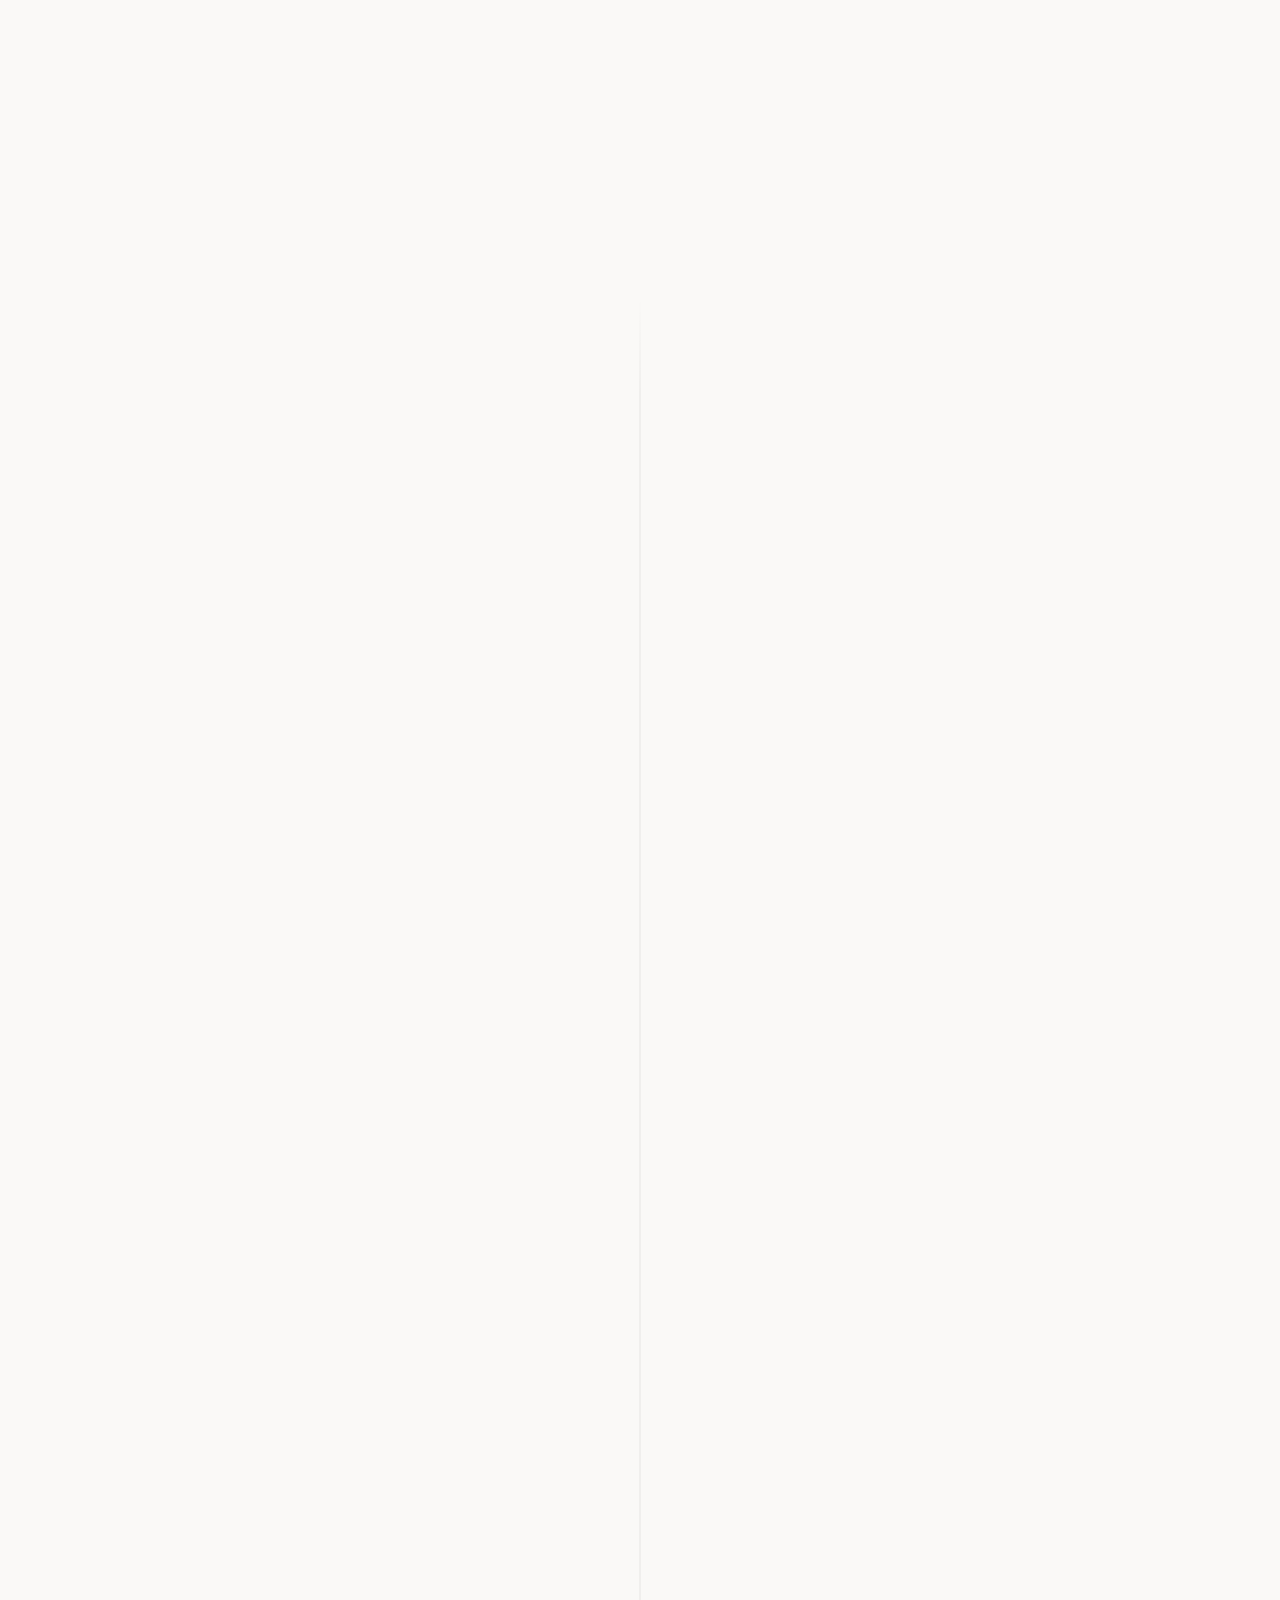
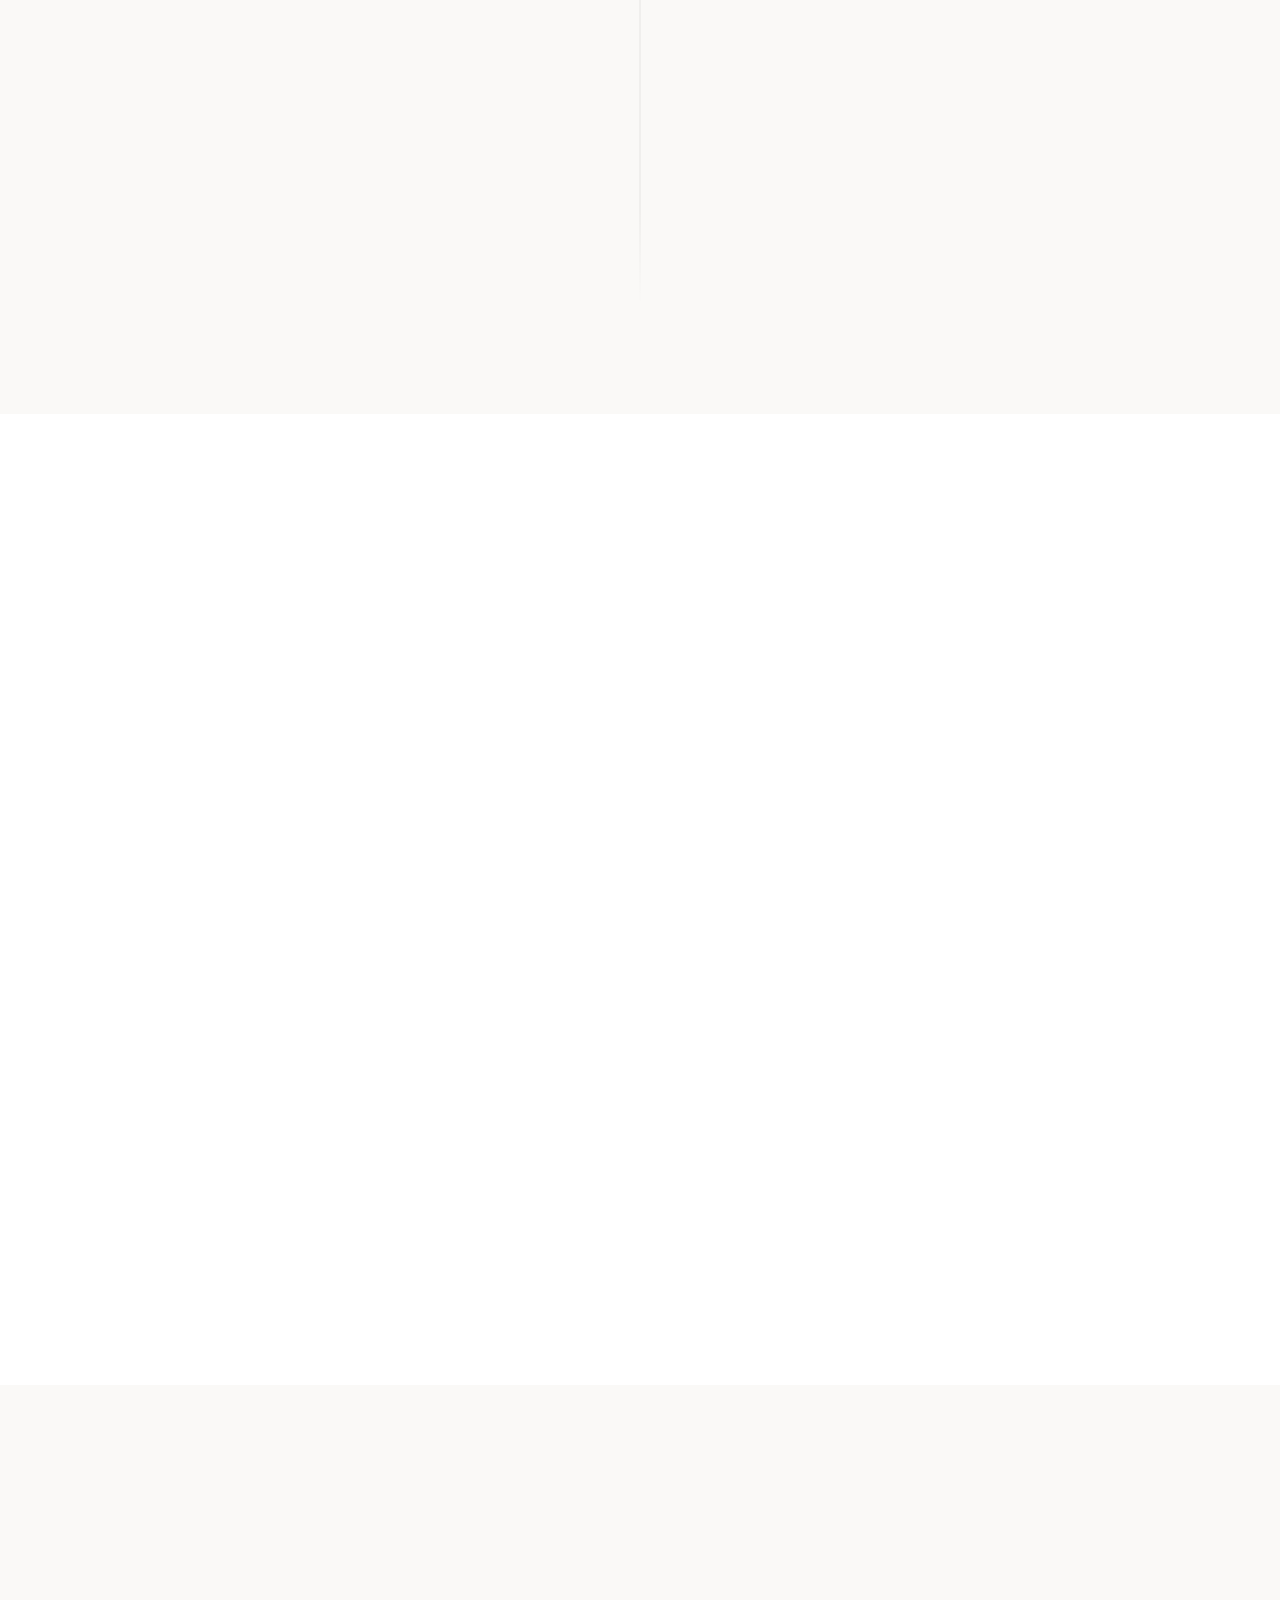
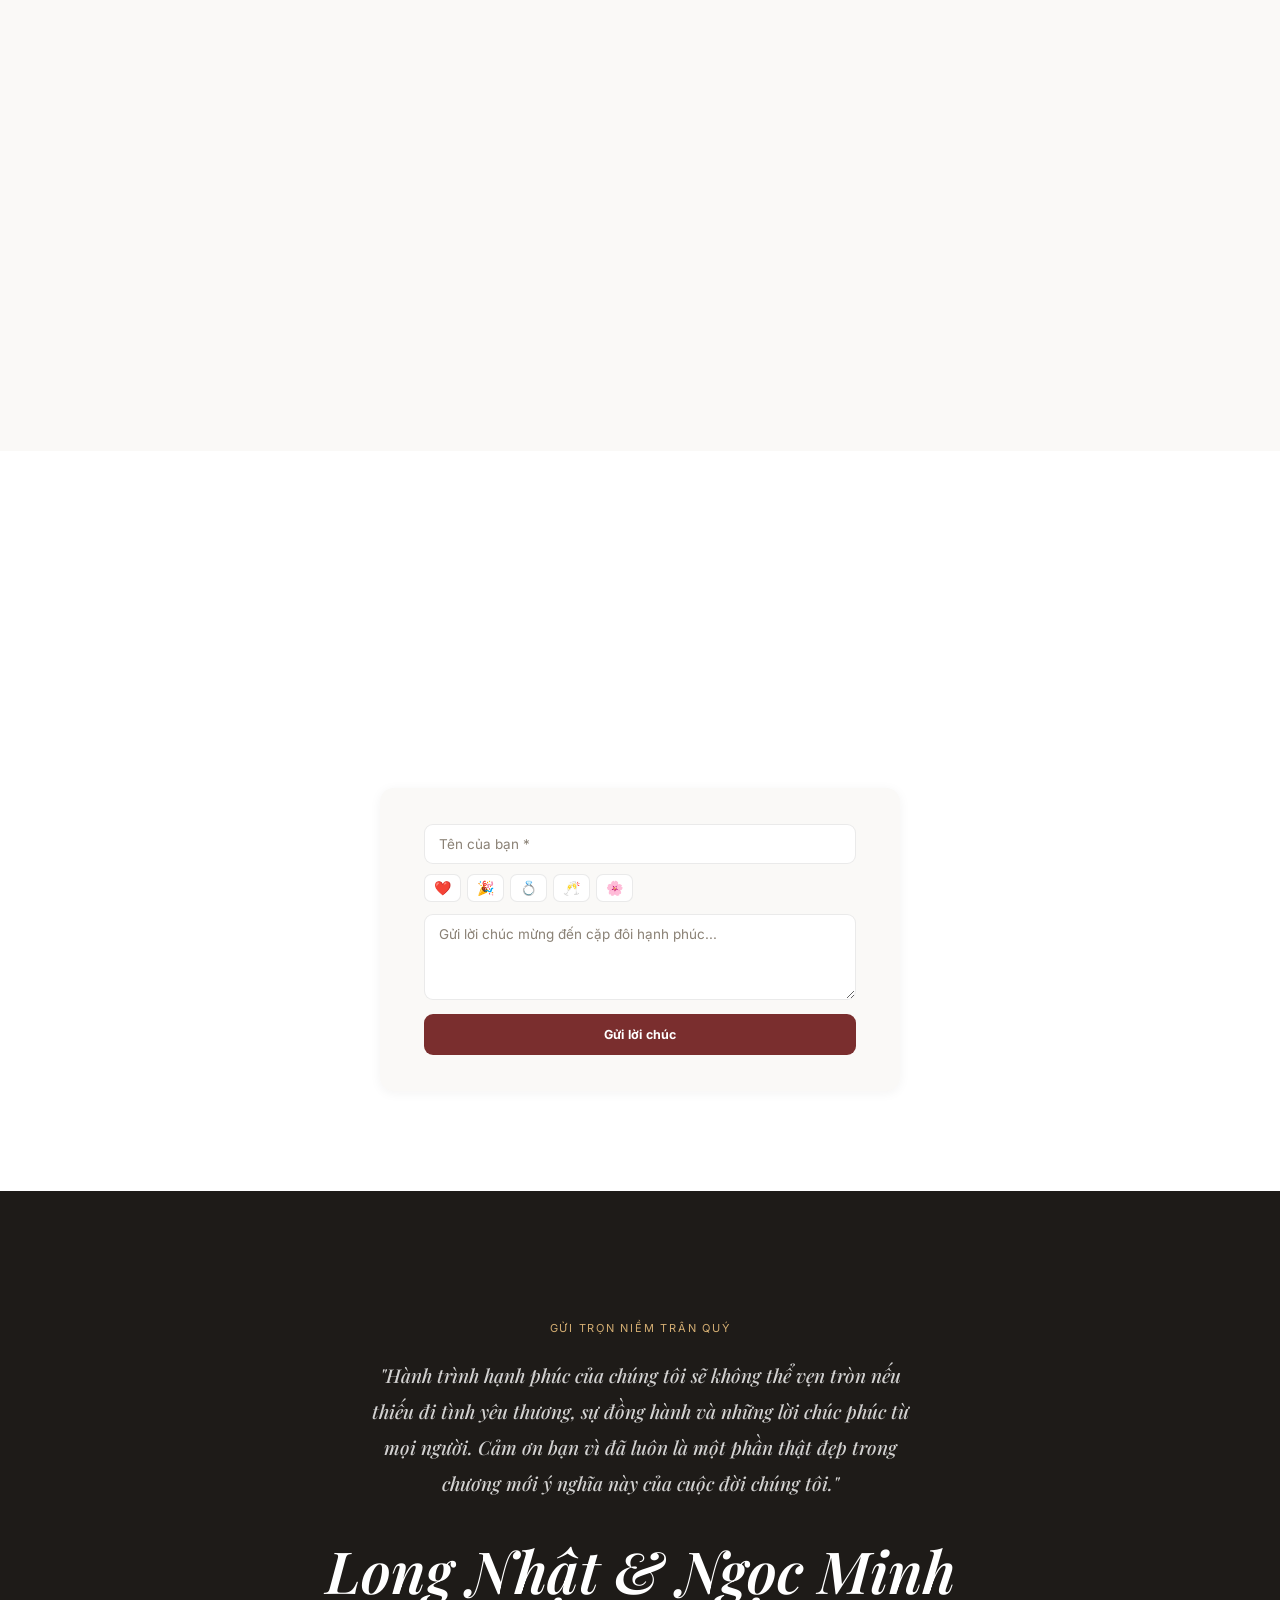
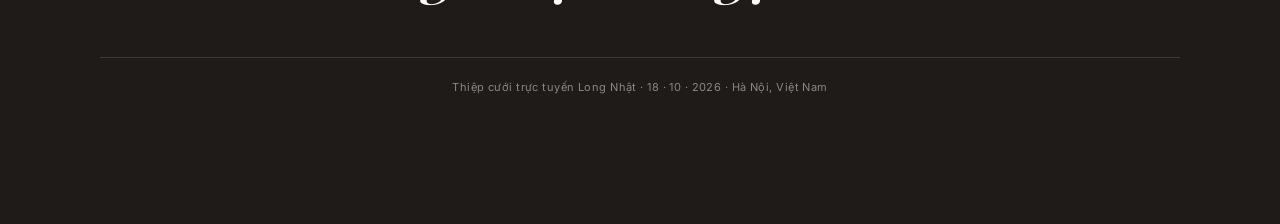
==== commit 8571a49c: "nhatnl-updated" ====
--- a/NhatMinh/thiep-cuoi-long-nhat-ngoc-minh.html
+++ b/NhatMinh/thiep-cuoi-long-nhat-ngoc-minh.html
@@ -2264,6 +2264,55 @@
     .gb-submit:hover {
       background: var(--wine-deep);
       transform: translateY(-1px);
+    }
+
+    /* ── Hiệu ứng khi đang gửi lời chúc: chữ mờ đi + spinner tròn xoay ── */
+    .gb-submit.is-sending {
+      color: transparent;
+      pointer-events: none;
+      position: relative;
+    }
+
+    .gb-submit.is-sending::after {
+      content: "";
+      position: absolute;
+      left: 50%;
+      top: 50%;
+      width: 16px;
+      height: 16px;
+      margin: -8px 0 0 -8px;
+      border: 2px solid rgba(255, 255, 255, .35);
+      border-top-color: #fff;
+      border-radius: 50%;
+      animation: gbspin .7s linear infinite;
+    }
+
+    @keyframes gbspin {
+      to {
+        transform: rotate(360deg);
+      }
+    }
+
+    .live-input-wrap.is-sending .live-input {
+      opacity: .55;
+    }
+
+    .live-input-wrap.is-sending .live-input-icon {
+      opacity: 0;
+    }
+
+    .live-input-wrap.is-sending::after {
+      content: "";
+      position: absolute;
+      right: 14px;
+      top: 50%;
+      width: 14px;
+      height: 14px;
+      margin-top: -7px;
+      border: 2px solid rgba(122, 46, 46, .25);
+      border-top-color: var(--wine);
+      border-radius: 50%;
+      animation: gbspin .7s linear infinite;
     }
 
     #gb-sent {
@@ -2972,6 +3021,9 @@
         </div>
       </div>
       <div class="live-quickform">
+        <!-- Honeypot chống bot -->
+        <input type="text" id="live-hp" name="website" autocomplete="off" tabindex="-1"
+          style="position:absolute;left:-9999px;width:1px;height:1px;opacity:0" aria-hidden="true">
         <div class="live-input-wrap">
           <input type="text" class="live-input" id="live-msg" placeholder="Nhập lời chúc rồi nhấn Enter…"
             maxlength="220">
@@ -3721,6 +3773,9 @@
       </div>
       <div class="gb-form gb-single" data-reveal="up">
         <input class="gb-in" id="gb-name" placeholder="Tên của bạn *" type="text">
+        <!-- Honeypot chống bot — người thật không thấy ô này, bot tự động thường điền vào -->
+        <input type="text" id="gb-hp" name="website" autocomplete="off" tabindex="-1"
+          style="position:absolute;left:-9999px;width:1px;height:1px;opacity:0" aria-hidden="true">
         <div class="emoji-bar">
           <button class="emoji-btn" onclick="appendEmoji('❤️')">❤️</button>
           <button class="emoji-btn" onclick="appendEmoji('🎉')">🎉</button>
@@ -3982,20 +4037,19 @@
     // ── LIVE CORNER TICKER (only place wishes are displayed) ──
     // Declared at top level (not nested) so pushTicker/tickerQueue stay
     // reachable from sendWish() below even if something earlier failed.
+
+    // 👉 THAY ĐỔI DUY NHẤT bạn cần làm: dán URL Apps Script (kết thúc bằng /exec)
+    //    vào đây (xem HUONG-DAN-SETUP.md). Đây là URL công khai, không phải bí
+    //    mật — Sheet thật, dữ liệu thật không bao giờ xuất hiện ở đây hay trong
+    //    F12 của trình duyệt.
+    const WISH_API_URL = "https://script.google.com/macros/s/AKfycbyjC15bavDF7beDSLwOu85HaxWq6SKvpMWUzMsz3Z7Kfegdg_1pY47fJ2RP6tH-7Ojg3w/exec";
+
+    // Lời chúc mặc định — chỉ dùng để hiển thị tạm trong lúc đang tải dữ liệu
+    // thật từ Google Sheet, hoặc khi chưa cấu hình WISH_API_URL / mất mạng.
     const initWishes = [
       { name: 'Lan Anh', text: 'Chúc mừng đám cưới Long Nhật và Ngọc Minh! Chúc hai bạn mãi mãi hạnh phúc, sức khoẻ và thịnh vượng!' },
       { name: 'Hùng & Linh', text: 'Ước chúc đôi uyên ương trăm năm hạnh phúc. Gia đình luôn sum vầy, ấm áp yêu thương!' },
       { name: 'Minh Châu', text: 'Tình yêu đẹp nhất là khi hai người cùng nhìn về một hướng. Chúc mừng hai bạn!' },
-      { name: 'Team công ty', text: 'Cả team chúc mừng anh Long Nhật và chị Ngọc Minh! Hạnh phúc mãi mãi nhé!' },
-      { name: 'Bà Phương', text: 'Cháu ơi, bà chúc hai đứa trăm năm hạnh phúc, sớm sinh quý tử nhé!' },
-      { name: 'Hội bạn thân', text: 'Cả hội cấp 3 chúc mừng đám cưới! Nhớ đặt bàn xịn cho tụi mình nha!' },
-      { name: 'Thầy Hùng', text: 'Thầy chúc mừng em! Hạnh phúc bền lâu, sự nghiệp thịnh vượng nhé!' },
-      { name: 'Nhóm du lịch', text: 'Tụi mình từ Đà Nẵng gửi lời chúc mừng đến hai bạn!' },
-      { name: 'Thanh Hương', text: 'Chúc đôi bạn trăm năm hạnh phúc, mãi yêu thương và nâng đỡ nhau!' },
-      { name: 'Anh Khôi', text: 'Tình yêu là món quà quý giá nhất. Chúc mừng cặp đôi đẹp nhất Hà Nội!' },
-      { name: 'Cô Hoa', text: 'Chúc cháu trăm năm bền vững, phúc lộc đầy nhà!' },
-      { name: 'Bạn Quân', text: 'Chúc mừng mày! Cuối cùng cũng cưới được cô ấy rồi. Hạnh phúc mãi nhé!' },
-      { name: 'Dì Bình', text: 'Chúc hai con trăm năm hạnh phúc, sớm sinh cháu ngoại cho bà bế!' },
     ];
     const tickerEl = document.getElementById('live-ticker');
     // FLIP helper: measure item positions before a DOM mutation, then after the
@@ -4033,16 +4087,27 @@
       // (relying on a bare CSS @keyframes animation on a freshly-inserted node can silently fail to play in some restricted/embedded browser views).
       void item.offsetHeight;
       requestAnimationFrame(() => { requestAnimationFrame(() => { item.classList.add('in'); }); });
-      setTimeout(() => {
+      const removeTimer = setTimeout(() => {
         item.classList.remove('in');
         item.classList.add('out');
         setTimeout(() => {
           flipTicker(() => { if (item.parentNode) item.parentNode.removeChild(item); });
         }, 650);
       }, 6800);
+      // Trả về item + hàm huỷ sớm (dùng khi server từ chối lời chúc vừa hiện lạc quan)
+      return {
+        el: item,
+        removeNow() {
+          clearTimeout(removeTimer);
+          item.classList.remove('in');
+          item.classList.add('out');
+          setTimeout(() => { flipTicker(() => { if (item.parentNode) item.parentNode.removeChild(item); }); }, 650);
+        }
+      };
     }
     const tickerQueue = [...initWishes];
     let tickerQIdx = 0;
+    let tickerStarted = false;
     function dripTicker() {
       if (tickerQIdx === 0) {
         document.querySelectorAll('.static-item').forEach(el => {
@@ -4056,27 +4121,123 @@
       tickerQIdx++;
       setTimeout(dripTicker, 1700 + Math.random() * 1500);
     }
-    setTimeout(dripTicker, 400);
+    function startTickerOnce() {
+      if (tickerStarted) return;
+      tickerStarted = true;
+      setTimeout(dripTicker, 400);
+    }
+
+    // ── Tải danh sách lời chúc thật từ Google Sheet (qua Worker) khi mở trang ──
+    async function loadWishesFromServer() {
+      try {
+        const res = await fetch(WISH_API_URL);
+        const data = await res.json();
+        if (data.ok && Array.isArray(data.wishes) && data.wishes.length) {
+          tickerQueue.length = 0;
+          tickerQueue.push(...data.wishes);
+        }
+      } catch (e) {
+        // mất mạng hoặc chưa cấu hình WISH_API_URL -> vẫn chạy tiếp với initWishes mặc định
+      }
+      startTickerOnce();
+    }
+    loadWishesFromServer();
+    // phòng trường hợp mạng chậm: dù API chưa phản hồi kịp vẫn cho ticker chạy sau 2.5s
+    setTimeout(startTickerOnce, 2500);
+
+    // Gửi 1 lời chúc lên server (lọc từ xấu + chống spam được xử lý ở backend).
+    // Trả về {ok:true} hoặc {ok:false, error}.
+    async function submitWishToServer(name, text, honeypot) {
+      try {
+        const res = await fetch(WISH_API_URL, {
+          method: 'POST',
+          headers: { 'Content-Type': 'text/plain;charset=utf-8' }, // tránh preflight CORS với Apps Script
+          body: JSON.stringify({ name, text, hp: honeypot || '' }),
+        });
+        return await res.json();
+      } catch (e) {
+        return { ok: false, error: 'Không kết nối được máy chủ, vui lòng thử lại.' };
+      }
+    }
+
+    // Cooldown phía trình duyệt: chỉ để tránh bấm nhầm nhiều lần, không thay
+    // cho việc chống spam thật (việc đó xử lý ở server).
+    let lastLocalSubmit = 0;
+    function localCooldownOk() {
+      const now = Date.now();
+      if (now - lastLocalSubmit < 4000) return false;
+      lastLocalSubmit = now;
+      return true;
+    }
+
+    // Cờ khoá gửi: chặn tuyệt đối việc gửi trùng khi đang có 1 request bay đi
+    // (khác với cooldown ở trên — cooldown chặn gửi *sau khi xong*, còn cờ này
+    // chặn bấm Enter/click liên tục ngay trong lúc đang chờ server trả lời).
+    let isSendingGB = false;
+    let isSendingLive = false;
 
     function appendEmoji(e) { const ta = document.getElementById('gb-text'); ta.value += e; ta.focus(); }
-    function sendWish() {
+    async function sendWish() {
+      if (isSendingGB) return;
       const name = document.getElementById('gb-name').value.trim();
       const text = document.getElementById('gb-text').value.trim();
-      if (!name || !text) { alert('Vui lòng nhập tên và lời chúc!'); return; }
-      pushTicker({ name, text });
+      const hp = (document.getElementById('gb-hp') || {}).value || '';
+      if (!name || !text) { showToast('Vui lòng nhập tên và lời chúc!', 'error'); return; }
+      if (!localCooldownOk()) { showToast('Bạn vừa gửi xong, vui lòng đợi ít giây rồi gửi tiếp.', 'info'); return; }
+
+      isSendingGB = true;
+      const btn = document.querySelector('.gb-submit');
+      const ta = document.getElementById('gb-text');
+      if (btn) { btn.disabled = true; btn.classList.add('is-sending'); }
+      if (ta) ta.disabled = true;
+
+      // ── Chờ lưu vào Google Sheet thành công rồi mới hiện lên ticker ──
+      const result = await submitWishToServer(name, text, hp);
+
+      isSendingGB = false;
+      if (btn) { btn.disabled = false; btn.classList.remove('is-sending'); }
+      if (ta) ta.disabled = false;
+
+      if (!result.ok) {
+        showToast(result.error || 'Có lỗi khi gửi lời chúc, lời chúc chưa được lưu.', 'error');
+        return;
+      }
+
+      //pushTicker({ name, text });
       tickerQueue.unshift({ name, text });
+      document.getElementById('gb-name').value = ''; document.getElementById('gb-text').value = '';
       const sent = document.getElementById('gb-sent');
       sent.classList.add('show');
       setTimeout(() => sent.classList.remove('show'), 3200);
-      document.getElementById('gb-name').value = ''; document.getElementById('gb-text').value = '';
     }
 
     // ── Gửi lời chúc ẩn danh trực tiếp từ live-panel — chỉ 1 ô, gửi bằng Enter ──
-    function sendWishFromLive() {
+    async function sendWishFromLive() {
+      if (isSendingLive) return;
       const msgEl = document.getElementById('live-msg');
       const text = msgEl.value.trim();
+      const hp = (document.getElementById('live-hp') || {}).value || '';
       if (!text) return;
-      // đảm bảo panel đang mở để khách thấy lời chúc của mình xuất hiện
+      if (!localCooldownOk()) return;
+
+      isSendingLive = true;
+      const wrap = msgEl.closest('.live-input-wrap');
+      msgEl.disabled = true;
+      if (wrap) wrap.classList.add('is-sending');
+
+      // ── Chờ lưu vào Google Sheet thành công rồi mới hiện lên ticker ──
+      const result = await submitWishToServer('Ẩn danh', text, hp);
+
+      isSendingLive = false;
+      msgEl.disabled = false;
+      if (wrap) wrap.classList.remove('is-sending');
+      msgEl.focus();
+
+      if (!result.ok) {
+        showToast(result.error || 'Có lỗi khi gửi lời chúc, lời chúc chưa được lưu.', 'error');
+        return;
+      }
+
       const card = document.getElementById('live-card');
       if (card && card.classList.contains('collapsed')) card.classList.remove('collapsed');
       pushTicker({ name: 'Ẩn danh', text });
@@ -4090,7 +4251,12 @@
     }
     (function () {
       const msgEl = document.getElementById('live-msg');
-      if (msgEl) msgEl.addEventListener('keydown', e => { if (e.key === 'Enter') { e.preventDefault(); sendWishFromLive(); } });
+      if (msgEl) msgEl.addEventListener('keydown', e => {
+        if (e.key !== 'Enter') return;
+        e.preventDefault();
+        if (e.repeat || isSendingLive) return; // chặn giữ phím Enter / bấm dồn dập
+        sendWishFromLive();
+      });
     })();
 
     // ── AMBIENT FX: hearts, petals, snow, kisses, bubbles — lush but tasteful ──
@@ -4201,6 +4367,146 @@
     fetch('https://api.open-meteo.com/v1/forecast?latitude=21.0285&longitude=105.8542&current=temperature_2m')
       .then(r => r.json()).then(d => weatherBox.innerHTML = '🌤️ Hà Nội<br>' + d.current.temperature_2m + '°C').catch(() => weatherBox.innerHTML = '🌤️ Hà Nội');
   </script>
+  <!-- ══ TOAST — thông báo đẹp thay cho alert() mặc định của trình duyệt ══ -->
+  <style>
+    #toast-stack {
+      position: fixed;
+      left: 50%;
+      bottom: 28px;
+      transform: translateX(-50%);
+      z-index: 10050;
+      display: flex;
+      flex-direction: column-reverse;
+      align-items: center;
+      gap: 10px;
+      width: min(92vw, 420px);
+      pointer-events: none;
+    }
+
+    .toast {
+      pointer-events: auto;
+      display: flex;
+      align-items: flex-start;
+      gap: 10px;
+      width: 100%;
+      background: var(--card, #fff);
+      color: var(--ink, #1E1B18);
+      border-radius: 12px;
+      padding: 13px 16px;
+      box-shadow: 0 12px 34px rgba(30, 27, 24, .18), 0 2px 8px rgba(30, 27, 24, .08);
+      border: 1px solid var(--line, rgba(30, 27, 24, .09));
+      border-left: 4px solid var(--wine, #7A2E2E);
+      font-family: var(--ff-body, 'Inter', sans-serif);
+      font-size: 13px;
+      line-height: 1.45;
+      opacity: 0;
+      transform: translateY(14px) scale(.97);
+      transition: opacity .35s cubic-bezier(.16, 1, .3, 1), transform .35s cubic-bezier(.16, 1, .3, 1);
+    }
+
+    .toast.show {
+      opacity: 1;
+      transform: translateY(0) scale(1);
+    }
+
+    .toast.leaving {
+      opacity: 0;
+      transform: translateY(-6px) scale(.97);
+    }
+
+    .toast.toast-success {
+      border-left-color: #4a7c59;
+    }
+
+    .toast.toast-error {
+      border-left-color: var(--wine, #7A2E2E);
+    }
+
+    .toast.toast-info {
+      border-left-color: var(--gold-deep, #8C6F3F);
+    }
+
+    .toast-icon {
+      flex: none;
+      width: 20px;
+      height: 20px;
+      border-radius: 50%;
+      display: flex;
+      align-items: center;
+      justify-content: center;
+      font-size: 12px;
+      margin-top: 1px;
+      color: #fff;
+    }
+
+    .toast-success .toast-icon {
+      background: #4a7c59;
+    }
+
+    .toast-error .toast-icon {
+      background: var(--wine, #7A2E2E);
+    }
+
+    .toast-info .toast-icon {
+      background: var(--gold-deep, #8C6F3F);
+    }
+
+    .toast-msg {
+      flex: 1;
+      padding-top: 1px;
+    }
+
+    .toast-close {
+      flex: none;
+      background: none;
+      border: none;
+      color: var(--gray, #6D665D);
+      cursor: pointer;
+      font-size: 15px;
+      line-height: 1;
+      padding: 2px;
+      opacity: .6;
+      transition: opacity .2s;
+    }
+
+    .toast-close:hover {
+      opacity: 1;
+    }
+
+    @media (prefers-reduced-motion:reduce) {
+      .toast {
+        transition: opacity .2s linear;
+        transform: none !important;
+      }
+    }
+  </style>
+  <div id="toast-stack"></div>
+  <script>
+    // Hàm thông báo dùng chung trong toàn trang, thay cho alert().
+    // type: 'error' | 'success' | 'info'
+    function showToast(message, type = 'info', duration = 3600) {
+      const stack = document.getElementById('toast-stack');
+      if (!stack) { console.log(message); return; }
+      const icons = { success: '✓', error: '✕', info: '❤' };
+      const el = document.createElement('div');
+      el.className = `toast toast-${type}`;
+      el.innerHTML = `<div class="toast-icon">${icons[type] || icons.info}</div><div class="toast-msg"></div><button class="toast-close" aria-label="Đóng">✕</button>`;
+      el.querySelector('.toast-msg').textContent = message; // textContent để tránh chèn HTML lạ
+      stack.appendChild(el);
+      requestAnimationFrame(() => requestAnimationFrame(() => el.classList.add('show')));
+
+      let hideTimer;
+      function dismiss() {
+        clearTimeout(hideTimer);
+        el.classList.remove('show');
+        el.classList.add('leaving');
+        setTimeout(() => el.remove(), 350);
+      }
+      hideTimer = setTimeout(dismiss, duration);
+      el.querySelector('.toast-close').addEventListener('click', dismiss);
+    }
+  </script>
+
 </body>
 
 </html>
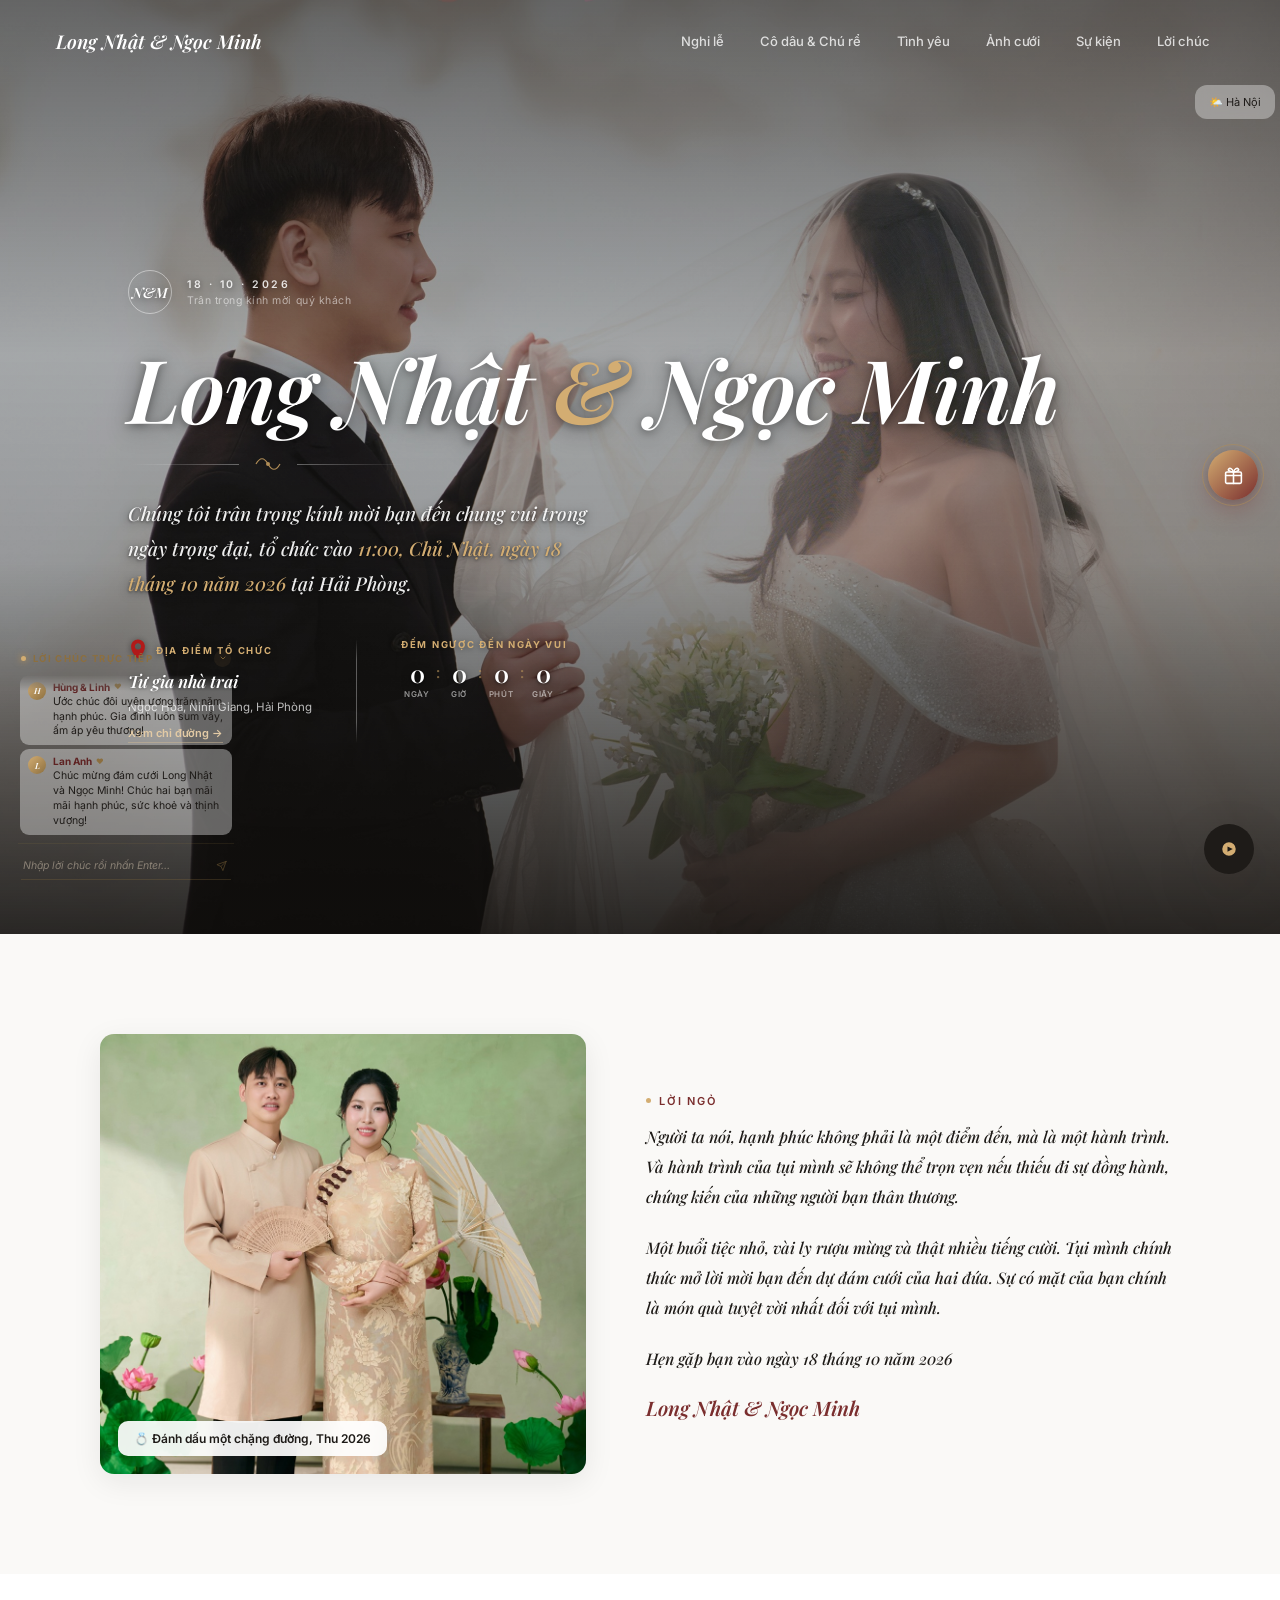
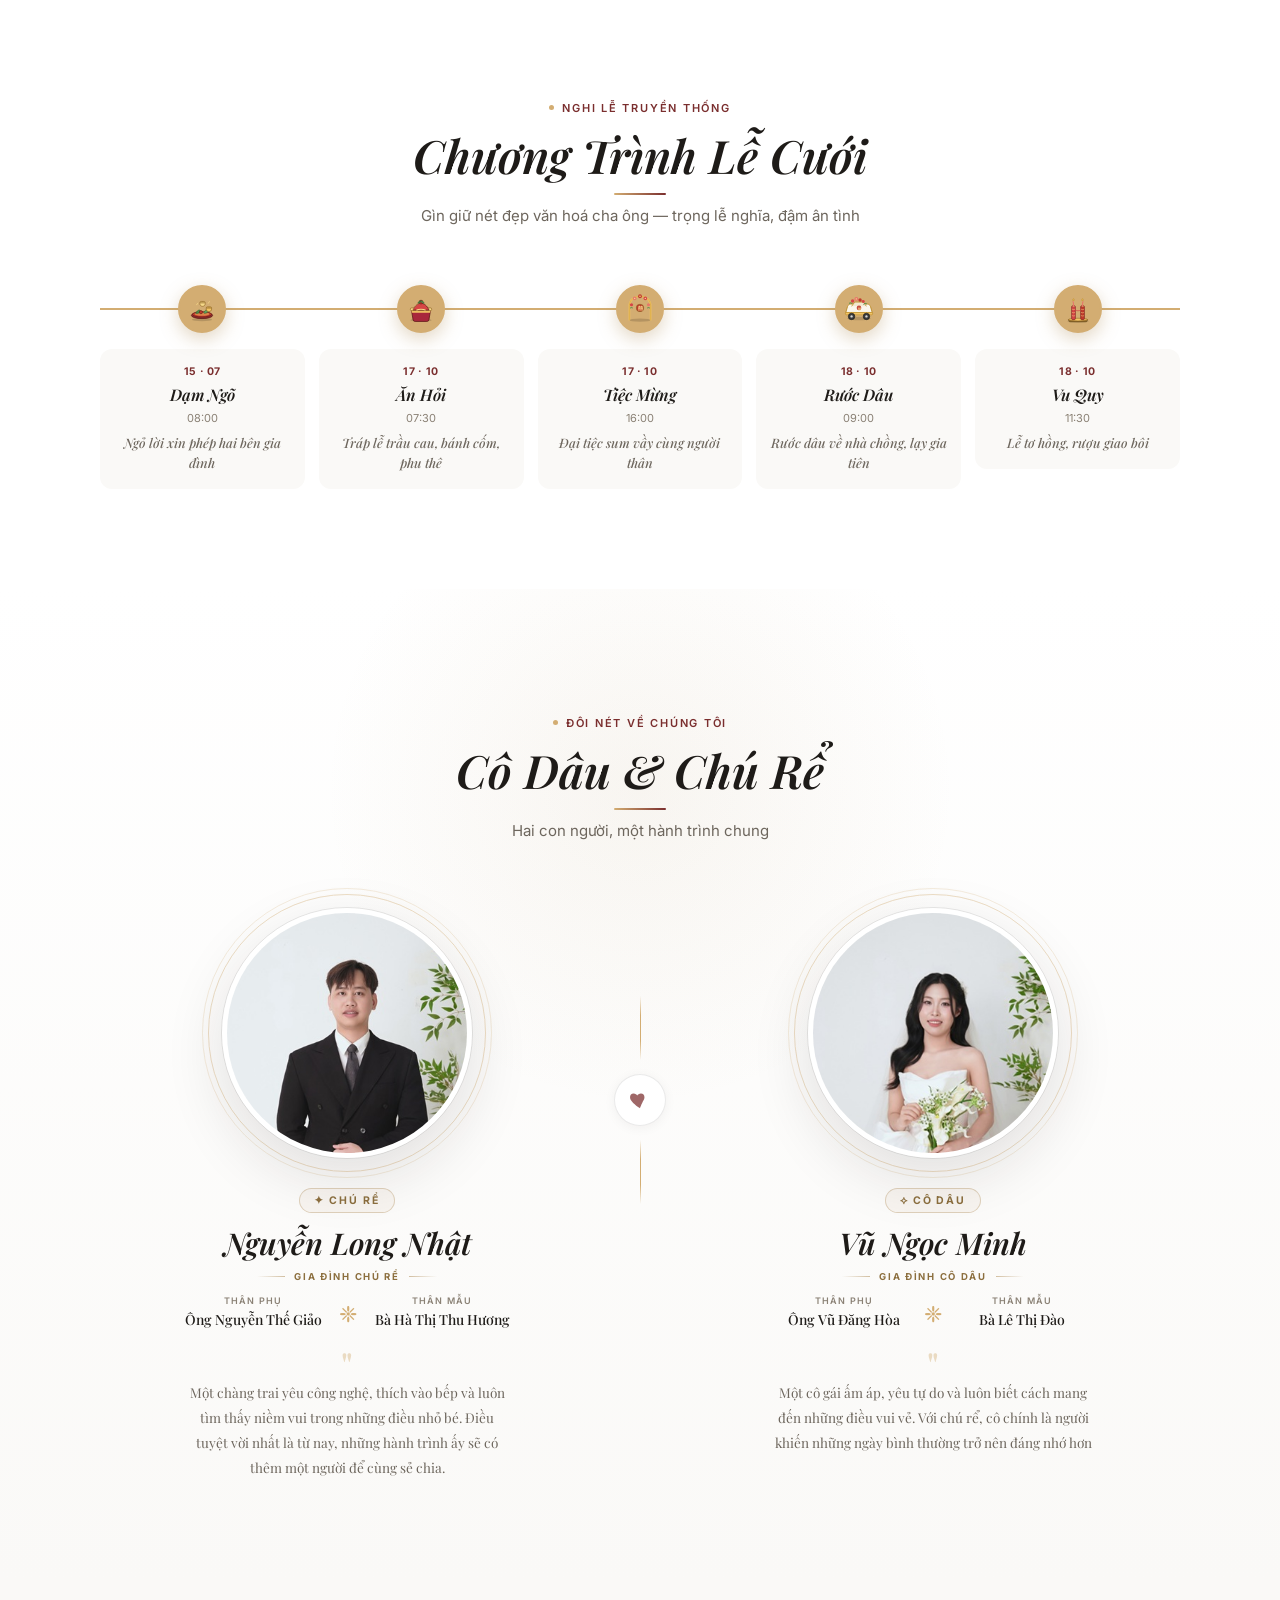
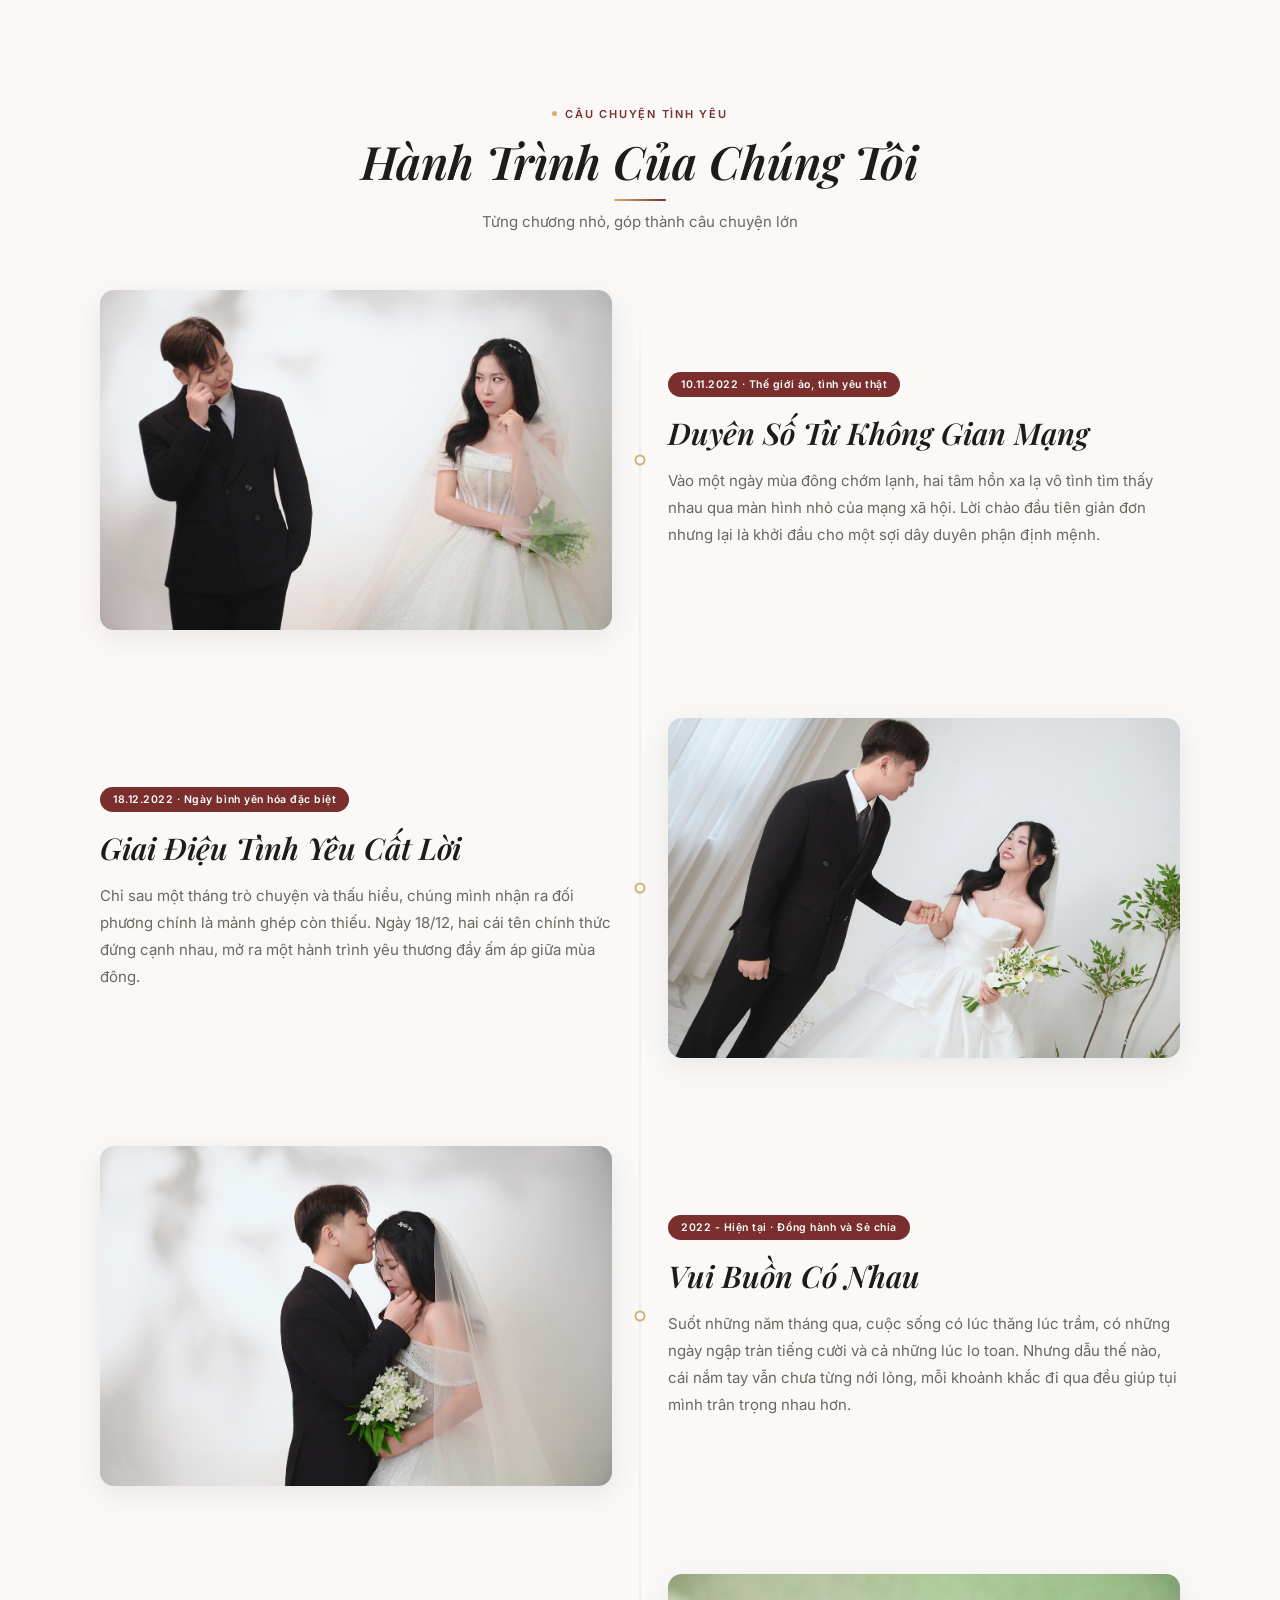
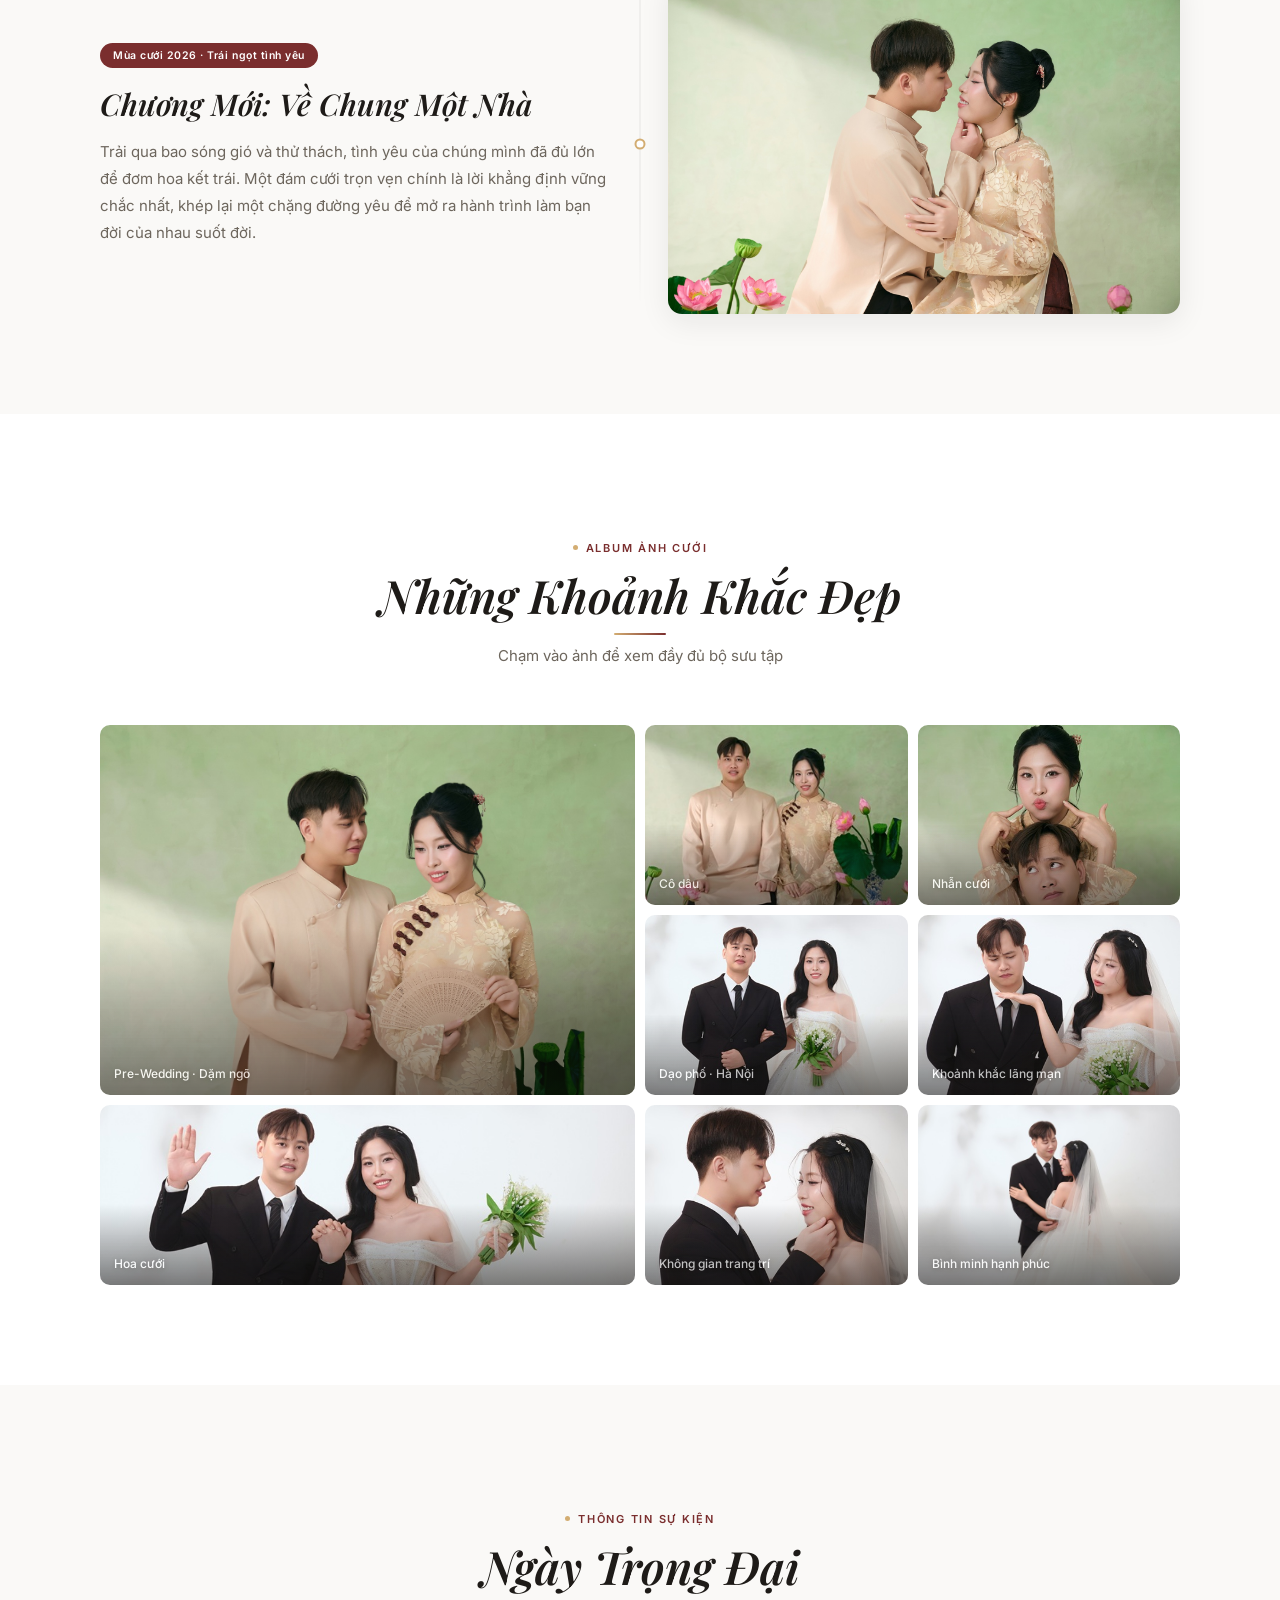
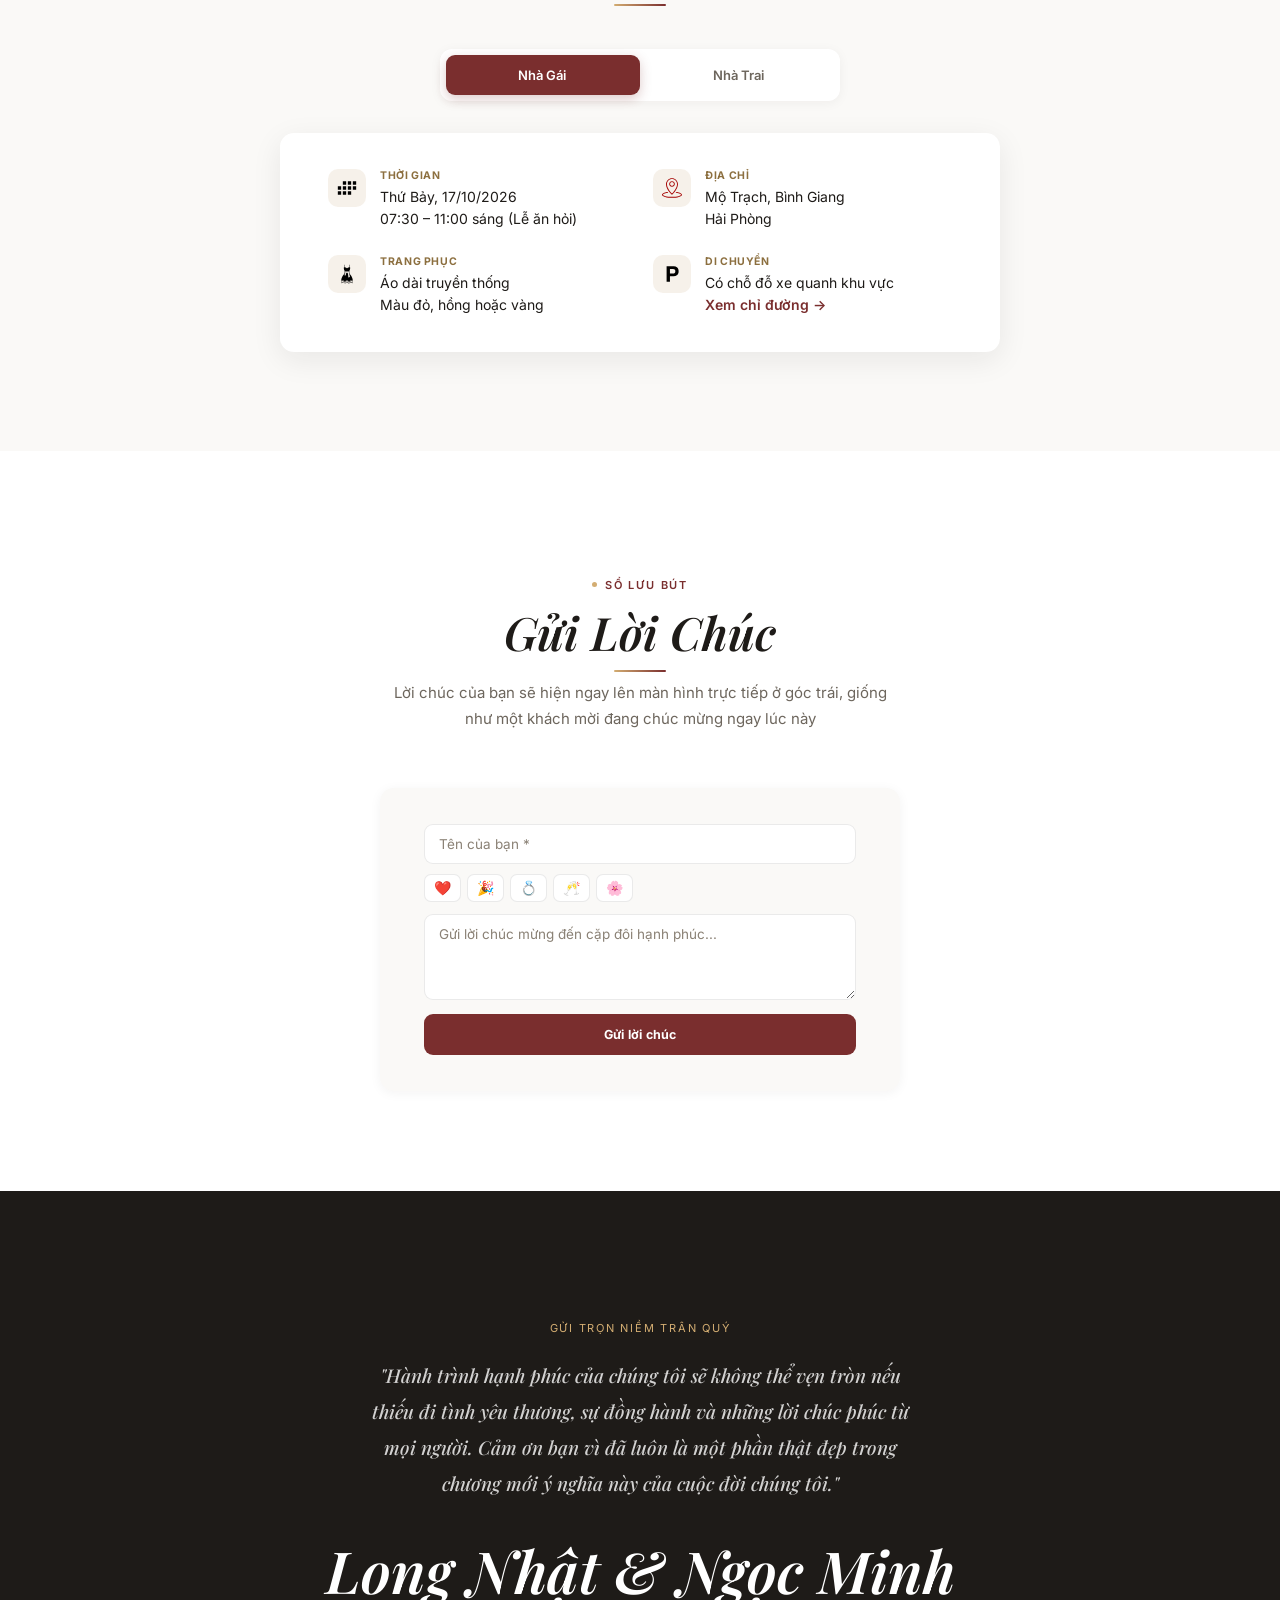
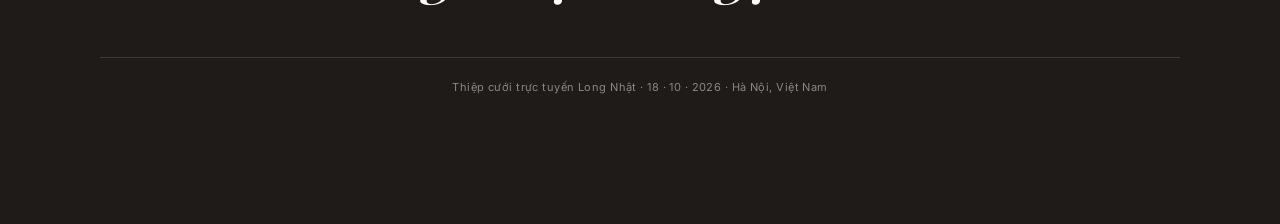
==== commit 087be2f7: "nhatnl-updated -v1" ====
--- a/NhatMinh/thiep-cuoi-long-nhat-ngoc-minh.html
+++ b/NhatMinh/thiep-cuoi-long-nhat-ngoc-minh.html
@@ -3385,7 +3385,7 @@
             <div class="couple-photo">
               <picture>
                 <source media="(max-width:760px)" srcset="assets/img/couple/groom-small.jpg">
-                <img src="assets/img/couple/groom-original.jpg" alt="Chú rể Long Nhật">
+                <img src="assets/img/couple/groom-small.jpg" alt="Chú rể Long Nhật">
               </picture>
             </div>
           </div>
@@ -3430,7 +3430,7 @@
             <div class="couple-photo">
               <picture>
                 <source media="(max-width:760px)" srcset="assets/img/couple/bride-small.jpg">
-                <img src="assets/img/couple/bride-original.jpg" alt="Cô dâu Ngọc Minh">
+                <img src="assets/img/couple/bride-small.jpg" alt="Cô dâu Ngọc Minh">
               </picture>
             </div>
           </div>
@@ -3925,14 +3925,14 @@
 
       // ── GALLERY + LIGHTBOX ──
       const galleryData = [
-        { src: 'assets/img/gallery/img-01-original.jpg', cap: 'Pre-Wedding · Hội An' },
-        { src: 'assets/img/gallery/img-02-original.jpg', cap: 'Cô dâu' },
-        { src: 'assets/img/gallery/img-03-original.jpg', cap: 'Nhẫn cưới' },
-        { src: 'assets/img/gallery/img-04-original.jpg', cap: 'Dạo phố · Hà Nội' },
-        { src: 'assets/img/gallery/img-05-original.jpg', cap: 'Khoảnh khắc lãng mạn' },
-        { src: 'assets/img/gallery/img-06-original.jpg', cap: 'Hoa cưới' },
-        { src: 'assets/img/gallery/img-07-original.jpg', cap: 'Không gian trang trí' },
-        { src: 'assets/img/gallery/img-08-original.jpg', cap: 'Bình minh hạnh phúc' },
+        { src: 'assets/img/gallery/img-01-thumb.jpg', cap: 'Pre-Wedding · Hội An' },
+        { src: 'assets/img/gallery/img-02-thumb.jpg', cap: 'Cô dâu' },
+        { src: 'assets/img/gallery/img-03-thumb.jpg', cap: 'Nhẫn cưới' },
+        { src: 'assets/img/gallery/img-04-thumb.jpg', cap: 'Dạo phố · Hà Nội' },
+        { src: 'assets/img/gallery/img-05-thumb.jpg', cap: 'Khoảnh khắc lãng mạn' },
+        { src: 'assets/img/gallery/img-06-thumb.jpg', cap: 'Hoa cưới' },
+        { src: 'assets/img/gallery/img-07-thumb.jpg', cap: 'Không gian trang trí' },
+        { src: 'assets/img/gallery/img-08-thumb.jpg', cap: 'Bình minh hạnh phúc' },
       ];
       let lbIdx = 0;
       const lb = document.getElementById('lightbox'), lbImg = document.getElementById('lb-img'), lbCap = document.getElementById('lb-cap'), lbDots = document.getElementById('lb-dots');
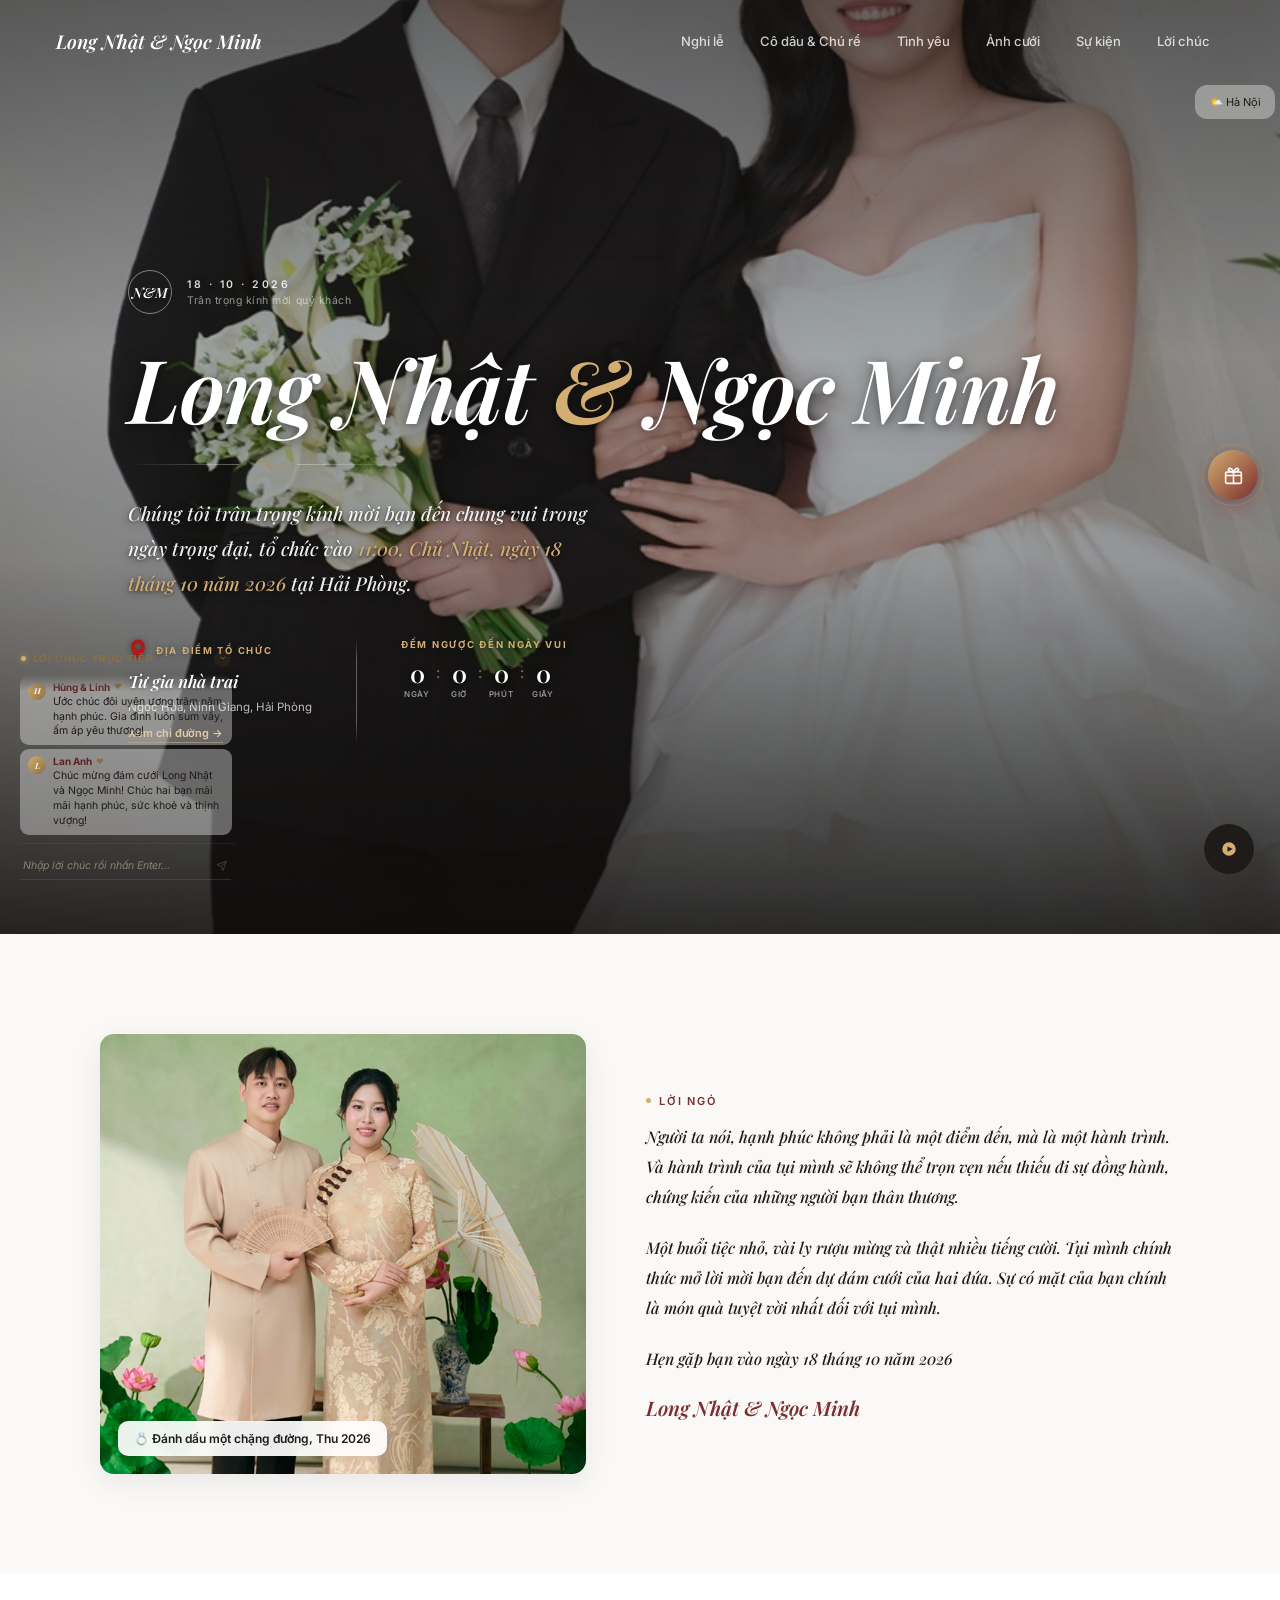
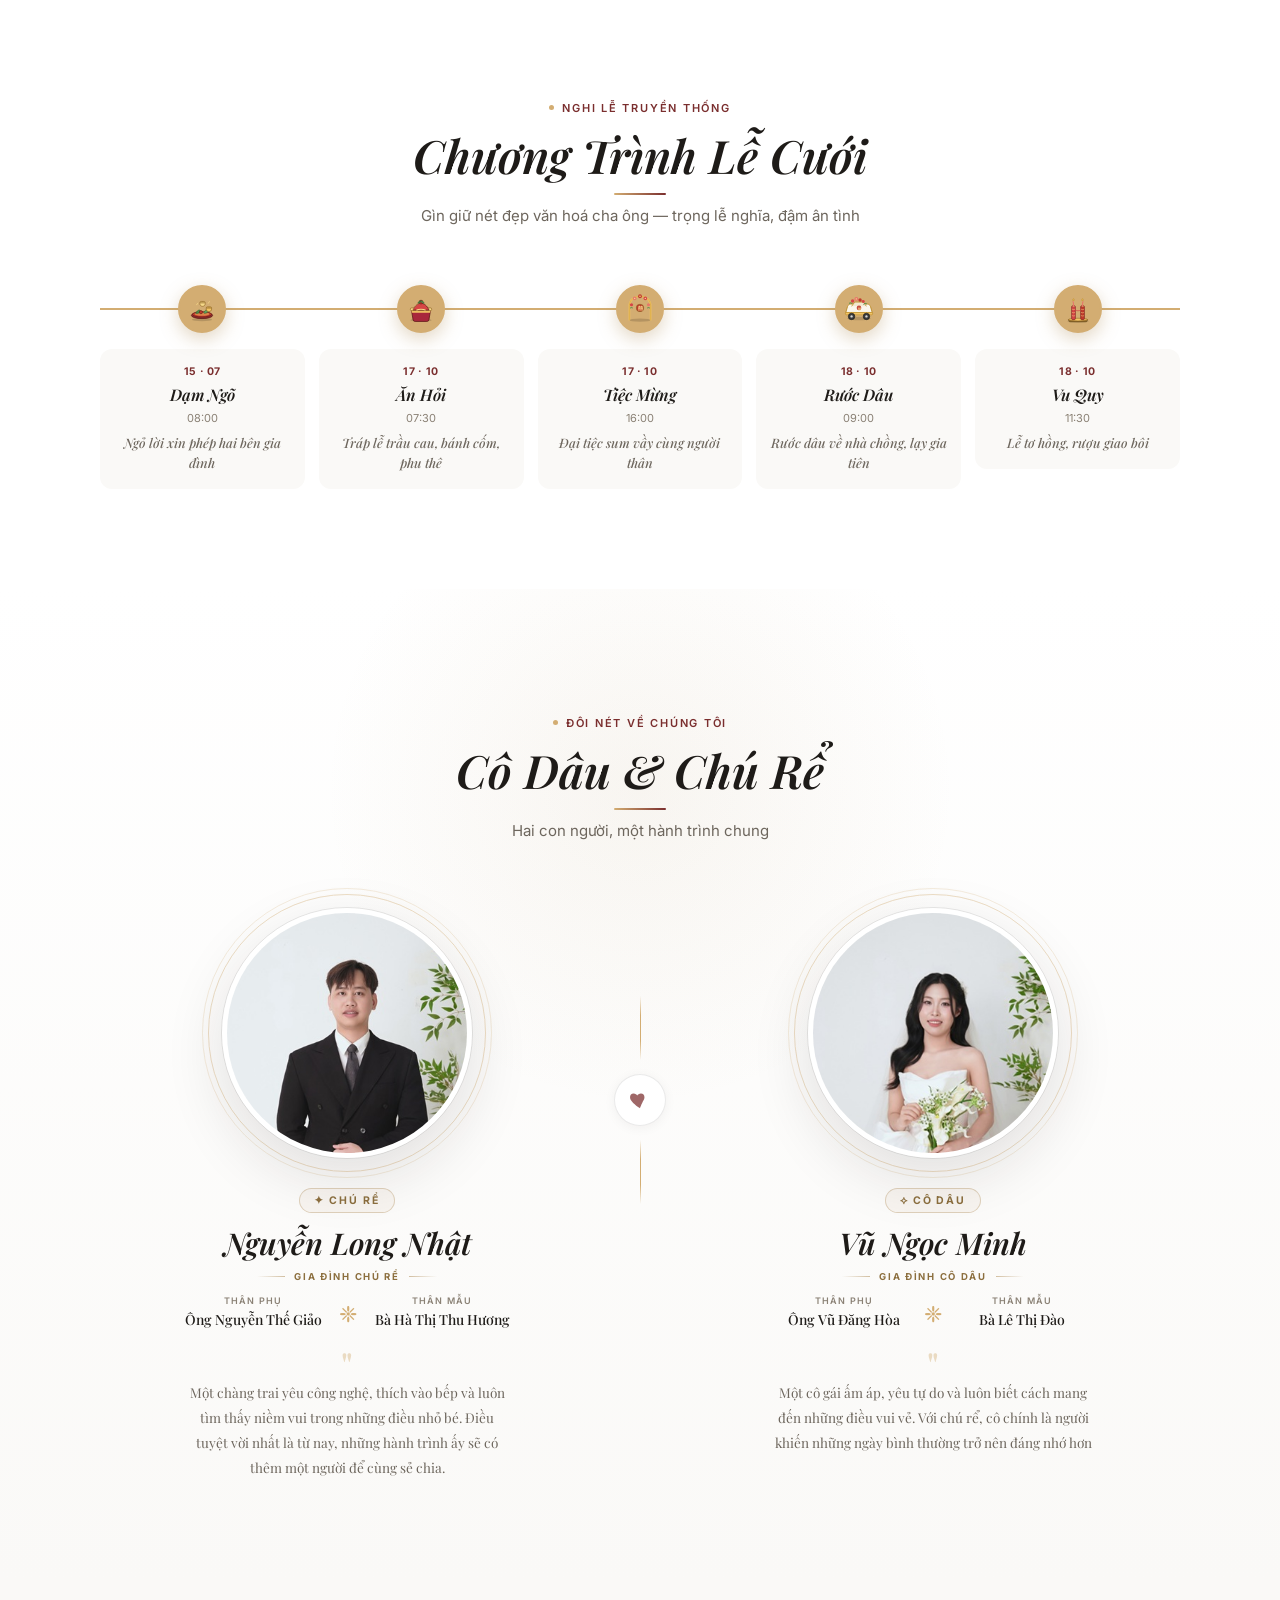
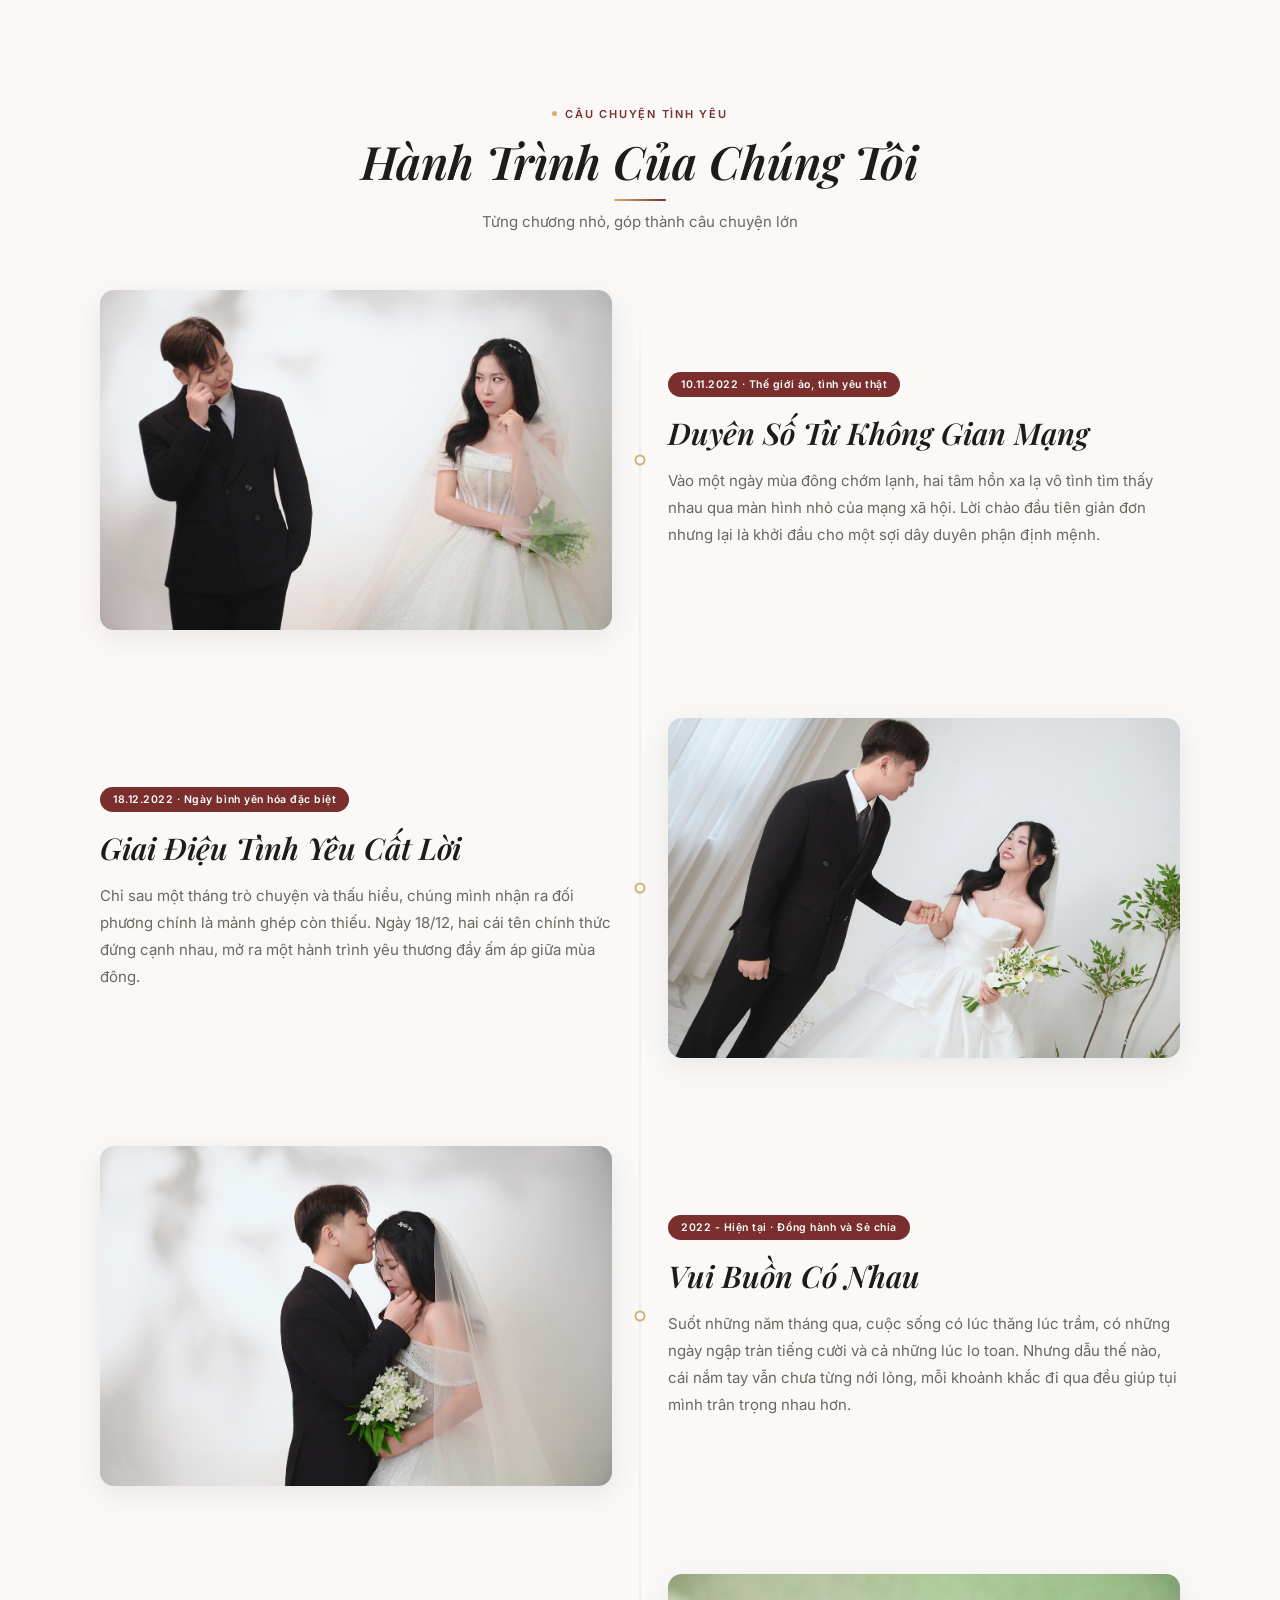
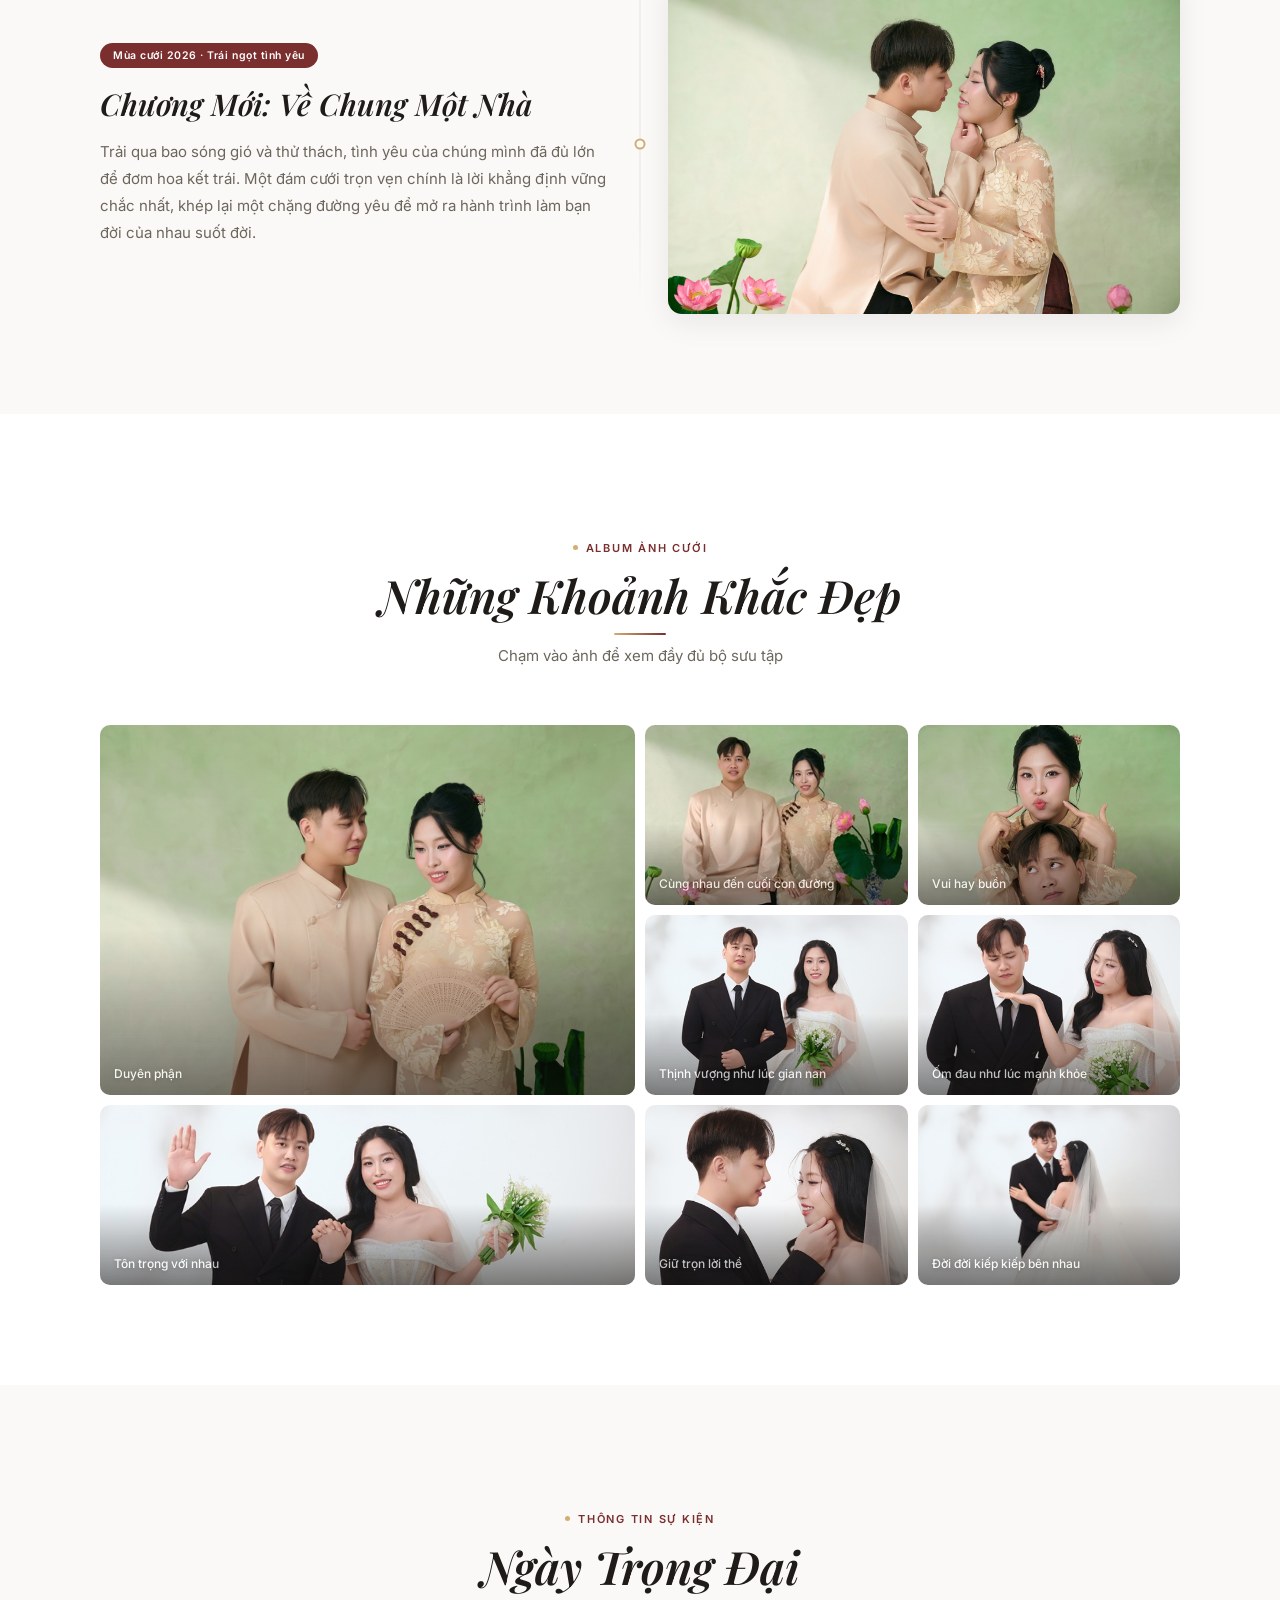
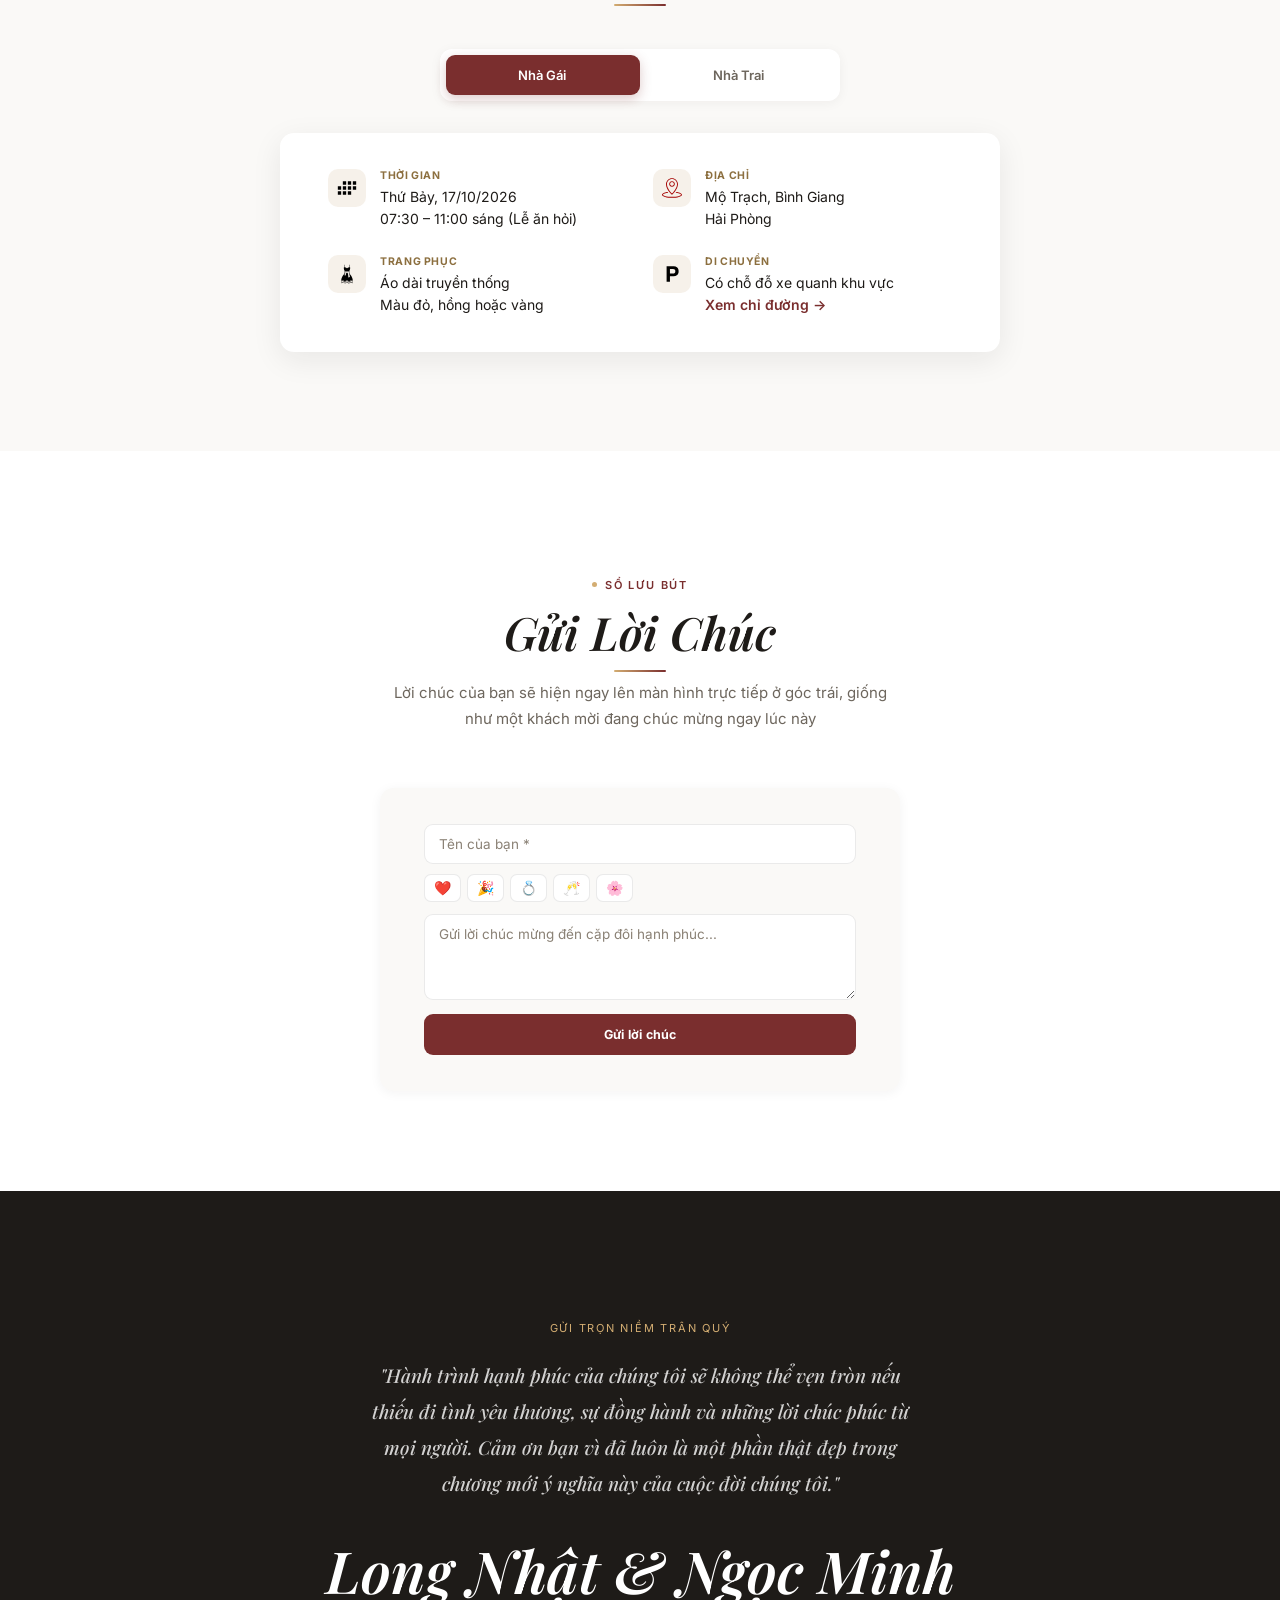
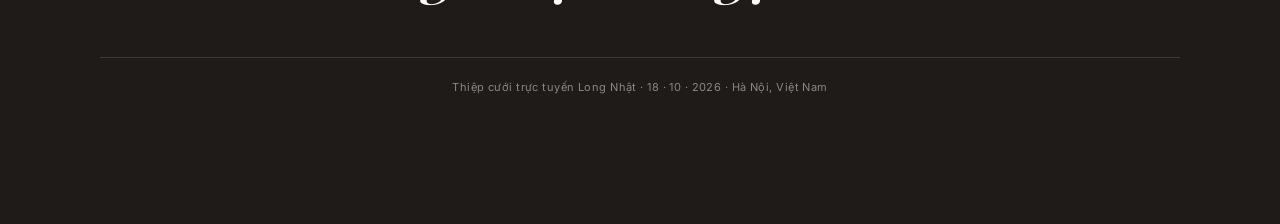
==== commit d955143a: "nhatnl-updated" ====
--- a/NhatMinh/thiep-cuoi-long-nhat-ngoc-minh.html
+++ b/NhatMinh/thiep-cuoi-long-nhat-ngoc-minh.html
@@ -39,8 +39,8 @@
   <meta name="twitter:image" content="https://THE_DOMAIN/assets/img/hero-img-wrap/img-original.jpg">
 
   <!-- ══ FAVICON / GIAO DIỆN THANH ĐỊA CHỈ ══ -->
-  <link rel="icon" type="image/jpeg" href="assets/img/hero-img-wrap/img-original.jpg">
-  <link rel="apple-touch-icon" href="assets/img/hero-img-wrap/img-original.jpg">
+  <link rel="icon" type="image/jpeg" href="assets/img/logo.ico">
+  <link rel="apple-touch-icon" href="assets/img/logo.ico">
   <meta name="theme-color" content="#7A2E2E">
 
   <!-- ══ DỮ LIỆU CÓ CẤU TRÚC — giúp Google hiểu đây là sự kiện cưới, dễ được tìm thấy hơn ══ -->
@@ -2919,12 +2919,488 @@
         padding: 100px 18px 70px;
       }
     }
+
+    /* ══════════════════ POPUP THIỆP MỜI CÁ NHÂN HÓA ══════════════════ */
+    #invite-modal-overlay {
+      display: none;
+      position: fixed;
+      inset: 0;
+      z-index: 9600;
+      background: radial-gradient(circle at 50% 30%, rgba(60, 42, 32, .78), rgba(10, 8, 7, .92));
+      backdrop-filter: blur(10px);
+      -webkit-backdrop-filter: blur(10px);
+      align-items: center;
+      justify-content: center;
+      padding: 24px;
+      opacity: 0;
+      transition: opacity .55s cubic-bezier(.16, 1, .3, 1);
+    }
+
+    #invite-modal-overlay.show {
+      display: flex;
+    }
+
+    #invite-modal-overlay.show.visible {
+      opacity: 1;
+    }
+
+    /* ambient sparkle behind envelope */
+    #invite-modal-overlay::before {
+      content: '';
+      position: absolute;
+      inset: 0;
+      background:
+        radial-gradient(1.5px 1.5px at 15% 25%, rgba(211, 173, 114, .55), transparent 60%),
+        radial-gradient(1.5px 1.5px at 82% 18%, rgba(211, 173, 114, .5), transparent 60%),
+        radial-gradient(1.5px 1.5px at 70% 78%, rgba(211, 173, 114, .45), transparent 60%),
+        radial-gradient(1.5px 1.5px at 25% 82%, rgba(211, 173, 114, .5), transparent 60%),
+        radial-gradient(1.5px 1.5px at 92% 55%, rgba(211, 173, 114, .4), transparent 60%);
+      pointer-events: none;
+    }
+
+    .invite-envelope {
+      position: relative;
+      width: min(92vw, 430px);
+      perspective: 1800px;
+      animation: inviteDrop .8s cubic-bezier(.16, 1, .3, 1) .1s both;
+    }
+
+    @keyframes inviteDrop {
+      from {
+        opacity: 0;
+        transform: translateY(-26px) scale(.94);
+      }
+
+      to {
+        opacity: 1;
+        transform: none;
+      }
+    }
+
+    /* envelope body — sits behind the card, visible as a base */
+    .invite-envelope-body {
+      position: absolute;
+      left: 3%;
+      right: 3%;
+      bottom: -3%;
+      height: 46%;
+      background: linear-gradient(155deg, #fdf9f2, #f3ead9);
+      border-radius: 0 0 10px 10px;
+      box-shadow: var(--shadow-lg);
+      z-index: 1;
+    }
+
+    .invite-envelope-body::before,
+    .invite-envelope-body::after {
+      content: '';
+      position: absolute;
+      top: 0;
+      width: 52%;
+      height: 100%;
+      background: linear-gradient(180deg, rgba(30, 27, 24, .05), transparent 55%);
+    }
+
+    .invite-envelope-body::before {
+      left: 0;
+      clip-path: polygon(0 0, 100% 0, 0 100%);
+    }
+
+    .invite-envelope-body::after {
+      right: 0;
+      clip-path: polygon(100% 0, 100% 100%, 0 0);
+    }
+
+    /* flap — folds open like a real envelope */
+    .invite-flap {
+      position: absolute;
+      top: -1%;
+      left: 3%;
+      right: 3%;
+      height: 40%;
+      background: linear-gradient(140deg, var(--wine) 0%, var(--wine-deep) 100%);
+      clip-path: polygon(0 0, 100% 0, 50% 100%);
+      transform-origin: 50% 0%;
+      transform: rotateX(0deg);
+      transition: transform 1s cubic-bezier(.65, 0, .35, 1), opacity .6s ease .5s;
+      backface-visibility: hidden;
+      z-index: 4;
+      box-shadow: 0 10px 24px rgba(20, 12, 9, .3);
+    }
+
+    .invite-envelope.opened .invite-flap {
+      transform: rotateX(-178deg);
+      opacity: 0;
+      pointer-events: none;
+    }
+
+    /* gold seam lines on the flap, evoking foil trim */
+    .invite-flap::before {
+      content: '';
+      position: absolute;
+      inset: 10px;
+      border: 1px solid rgba(211, 173, 114, .55);
+      clip-path: polygon(0 0, 100% 0, 50% 100%);
+    }
+
+    /* wax seal — the tappable "open" trigger */
+    .invite-seal {
+      position: absolute;
+      left: 50%;
+      top: 20%;
+      transform: translate(-50%, -50%);
+      width: 68px;
+      height: 68px;
+      border-radius: 50%;
+      z-index: 6;
+      display: flex;
+      align-items: center;
+      justify-content: center;
+      flex-direction: column;
+      gap: 0;
+      background: radial-gradient(circle at 35% 30%, #a54040, var(--wine-deep) 72%);
+      box-shadow: 0 6px 18px rgba(20, 10, 8, .45), inset 0 2px 4px rgba(255, 255, 255, .18), inset 0 -3px 6px rgba(0, 0, 0, .3);
+      border: 1px solid rgba(211, 173, 114, .6);
+      cursor: pointer;
+      transition: transform .6s cubic-bezier(.65, 0, .35, 1), opacity .5s ease;
+      animation: sealPulse 2.6s ease-in-out infinite;
+    }
+
+    .invite-seal:hover {
+      transform: translate(-50%, -50%) scale(1.06);
+    }
+
+    .invite-envelope.opened .invite-seal {
+      opacity: 0;
+      transform: translate(-50%, -50%) scale(.6) rotate(25deg);
+      pointer-events: none;
+      animation: none;
+    }
+
+    @keyframes sealPulse {
+
+      0%,
+      100% {
+        box-shadow: 0 6px 18px rgba(20, 10, 8, .45), inset 0 2px 4px rgba(255, 255, 255, .18), inset 0 -3px 6px rgba(0, 0, 0, .3), 0 0 0 0 rgba(211, 173, 114, .35);
+      }
+
+      50% {
+        box-shadow: 0 6px 18px rgba(20, 10, 8, .45), inset 0 2px 4px rgba(255, 255, 255, .18), inset 0 -3px 6px rgba(0, 0, 0, .3), 0 0 0 9px rgba(211, 173, 114, 0);
+      }
+    }
+
+    .invite-seal-mono {
+      font-family: var(--ff-head);
+      font-style: italic;
+      font-weight: 600;
+      font-size: 15px;
+      color: var(--gold);
+      line-height: 1;
+    }
+
+    .invite-seal-hint {
+      font-family: var(--ff-body);
+      font-size: 6.5px;
+      letter-spacing: .1em;
+      text-transform: uppercase;
+      color: rgba(255, 255, 255, .68);
+      margin-top: 3px;
+    }
+
+    /* the invitation card itself, tucked in the envelope pocket */
+    .invite-card {
+      position: relative;
+      z-index: 2;
+      margin-top: 18%;
+      background: var(--white);
+      border-radius: 16px;
+      padding: clamp(30px, 5vw, 46px) clamp(20px, 4.5vw, 40px) clamp(28px, 4vw, 38px);
+      text-align: center;
+      box-shadow: var(--shadow-lg);
+      transform: translateY(6%);
+      opacity: .001;
+      transition: transform .8s cubic-bezier(.16, 1, .3, 1) .35s, opacity .7s ease .35s;
+      overflow: hidden;
+    }
+
+    .invite-envelope.opened .invite-card {
+      transform: translateY(0);
+      opacity: 1;
+    }
+
+    /* thin gold double-frame like a printed invitation */
+    .invite-card::before {
+      content: '';
+      position: absolute;
+      inset: 9px;
+      border: 1px solid rgba(211, 173, 114, .45);
+      border-radius: 10px;
+      pointer-events: none;
+    }
+
+    .invite-corner {
+      position: absolute;
+      width: 26px;
+      height: 26px;
+      border: 1.4px solid var(--gold);
+      opacity: .8;
+      pointer-events: none;
+    }
+
+    .invite-corner-tl {
+      top: 16px;
+      left: 16px;
+      border-right: none;
+      border-bottom: none;
+    }
+
+    .invite-corner-tr {
+      top: 16px;
+      right: 16px;
+      border-left: none;
+      border-bottom: none;
+    }
+
+    .invite-corner-bl {
+      bottom: 16px;
+      left: 16px;
+      border-right: none;
+      border-top: none;
+    }
+
+    .invite-corner-br {
+      bottom: 16px;
+      right: 16px;
+      border-left: none;
+      border-top: none;
+    }
+
+    .invite-close {
+      position: absolute;
+      top: 14px;
+      right: 14px;
+      width: 30px;
+      height: 30px;
+      border-radius: 50%;
+      background: var(--bg);
+      border: none;
+      color: var(--gray);
+      font-size: 13px;
+      cursor: pointer;
+      z-index: 3;
+      transition: background .2s, color .2s;
+    }
+
+    .invite-close:hover {
+      background: var(--wine);
+      color: #fff;
+    }
+
+    .invite-eyebrow {
+      font-family: var(--ff-body);
+      font-size: 10px;
+      font-weight: 600;
+      letter-spacing: .22em;
+      text-transform: uppercase;
+      color: var(--gold-deep);
+      margin-bottom: 14px;
+    }
+
+    .invite-monogram {
+      width: 54px;
+      height: 54px;
+      margin: 0 auto 16px;
+      border-radius: 50%;
+      border: 1px solid var(--line);
+      display: flex;
+      align-items: center;
+      justify-content: center;
+      font-family: var(--ff-head);
+      font-style: italic;
+      font-weight: 600;
+      font-size: 17px;
+      color: var(--wine);
+      background: var(--bg);
+    }
+
+    .invite-ornament {
+      display: flex;
+      align-items: center;
+      justify-content: center;
+      gap: 14px;
+      margin: 4px auto 18px;
+    }
+
+    .invite-ornament .line {
+      width: 34px;
+      height: 1px;
+      background: linear-gradient(90deg, transparent, var(--gold));
+    }
+
+    .invite-ornament .line.right {
+      background: linear-gradient(90deg, var(--gold), transparent);
+    }
+
+    .invite-guest-label {
+      font-family: var(--ff-quote);
+      font-style: italic;
+      font-size: 14.5px;
+      color: var(--gray);
+      margin-bottom: 6px;
+    }
+
+    .invite-guest-name {
+      font-family: var(--ff-head);
+      font-style: italic;
+      font-weight: 600;
+      font-size: clamp(24px, 5.5vw, 32px);
+      color: var(--wine);
+      line-height: 1.25;
+      word-break: break-word;
+      margin-bottom: 20px;
+      padding: 0 4px;
+    }
+
+    .invite-body {
+      font-family: var(--ff-body);
+      font-size: 13.5px;
+      line-height: 1.9;
+      color: var(--gray);
+      margin-bottom: 4px;
+    }
+
+    .invite-body strong {
+      font-family: var(--ff-head);
+      font-style: italic;
+      font-weight: 600;
+      font-size: 17px;
+      color: var(--ink);
+      display: inline-block;
+      margin: 2px 0;
+    }
+
+    .invite-date {
+      font-family: var(--ff-body);
+      font-size: 11px;
+      letter-spacing: .12em;
+      text-transform: uppercase;
+      color: var(--gold-deep);
+      margin: 14px 0 26px;
+    }
+
+    .invite-open-btn {
+      display: inline-flex;
+      align-items: center;
+      justify-content: center;
+      gap: 9px;
+      width: 100%;
+      padding: 14px 22px;
+      border: none;
+      border-radius: 999px;
+      background: linear-gradient(120deg, var(--wine), var(--wine-deep));
+      color: #fff;
+      font-family: var(--ff-body);
+      font-size: 12.5px;
+      font-weight: 600;
+      letter-spacing: .06em;
+      text-transform: uppercase;
+      cursor: pointer;
+      box-shadow: 0 10px 24px rgba(122, 46, 46, .32);
+      transition: transform .25s, box-shadow .25s;
+    }
+
+    .invite-open-btn:hover {
+      transform: translateY(-2px);
+      box-shadow: 0 14px 30px rgba(122, 46, 46, .4);
+    }
+
+    .invite-open-btn svg {
+      width: 15px;
+      height: 15px;
+      transition: transform .3s;
+    }
+
+    .invite-open-btn:hover svg {
+      transform: translateX(3px);
+    }
+
+    @media (max-width:480px) {
+      .invite-seal {
+        width: 58px;
+        height: 58px;
+        top: 18%;
+      }
+
+      .invite-card {
+        margin-top: 20%;
+        padding: 28px 18px 26px;
+      }
+
+      .invite-corner {
+        width: 20px;
+        height: 20px;
+      }
+    }
+
+    @media (max-height:680px) {
+      .invite-envelope {
+        transform: scale(.88);
+      }
+    }
   </style>
 </head>
 
 <body>
 
   <div id="fx-layer"></div>
+
+  <!-- ══ POPUP THIỆP MỜI CÁ NHÂN HÓA (hiện sau 5s, tên khách lấy từ URL) ══ -->
+  <div id="invite-modal-overlay" role="dialog" aria-modal="true" aria-labelledby="invite-guest-name">
+    <div class="invite-envelope" id="invite-envelope">
+      <div class="invite-envelope-body"></div>
+      <div class="invite-card">
+        <button class="invite-close" id="invite-modal-close" aria-label="Đóng">✕</button>
+        <div class="invite-corner invite-corner-tl"></div>
+        <div class="invite-corner invite-corner-tr"></div>
+        <div class="invite-corner invite-corner-bl"></div>
+        <div class="invite-corner invite-corner-br"></div>
+
+        <div class="invite-monogram">N&amp;M</div>
+        <div class="invite-eyebrow">Thiệp mời trân trọng kính gửi</div>
+        <div class="invite-ornament">
+          <span class="line"></span>
+          <svg width="20" height="12" viewBox="0 0 26 16">
+            <path d="M1 8c4-7 8-7 12 0s8 7 12 0" fill="none" stroke="#B08D57" stroke-width="1.2" />
+            <circle cx="13" cy="8" r="2" fill="#B08D57" />
+          </svg>
+          <span class="line right"></span>
+        </div>
+
+        <div class="invite-guest-label">Kính mời</div>
+        <div class="invite-guest-name" id="invite-guest-name">Quý Khách Quý Mến</div>
+
+        <div class="invite-body">
+          Đến chung vui cùng chúng tôi trong ngày trọng đại của<br>
+          <strong>Long Nhật &amp; Ngọc Minh</strong>
+        </div>
+        <div class="invite-date">11:00 · Chủ Nhật · 18.10.2026 · Hải Phòng</div>
+
+        <button class="invite-open-btn" id="invite-cta-btn">
+          <span>Vào Xem Thiệp Cưới</span>
+          <svg viewBox="0 0 24 24" fill="none" stroke="currentColor" stroke-width="2" stroke-linecap="round"
+            stroke-linejoin="round">
+            <path d="M5 12h14M13 6l6 6-6 6" />
+          </svg>
+        </button>
+      </div>
+
+      <div class="invite-flap" id="invite-flap">
+        <div class="invite-seal" id="invite-seal">
+          <span class="invite-seal-mono">N&amp;M</span>
+          <span class="invite-seal-hint">Mở thiệp</span>
+        </div>
+      </div>
+    </div>
+  </div>
 
   <div id="scroll-bar">
     <div id="scroll-fill"></div>
@@ -3253,7 +3729,7 @@
             </div>
           </div>
 
-          <!-- 3. Tiệc Mừng — Cổng hoa cưới, biểu tượng lễ đường sum họp -->
+          <!-- 3. Tiệc Mừng — Cổng Tôn trọng với nhau, biểu tượng lễ đường sum họp -->
           <div class="step active">
             <div class="step-dot">
               <svg xmlns="http://www.w3.org/2000/svg" viewBox="0 0 64 64" width="34px" height="34px">
@@ -3559,56 +4035,56 @@
             <source media="(max-width:760px)" srcset="assets/img/gallery/img-01-small.jpg"><img
               src="assets/img/gallery/img-01-original.jpg">
           </picture>
-          <div class="g-overlay"><span>Pre-Wedding · Dặm ngõ</span></div>
+          <div class="g-overlay"><span>Duyên phận</span></div>
         </div>
         <div class="g-brick" data-idx="1">
           <picture>
             <source media="(max-width:760px)" srcset="assets/img/gallery/img-02-small.jpg"><img
               src="assets/img/gallery/img-02-original.jpg">
           </picture>
-          <div class="g-overlay"><span>Cô dâu</span></div>
+          <div class="g-overlay"><span>Cùng nhau đến cuối con đường</span></div>
         </div>
         <div class="g-brick" data-idx="2">
           <picture>
             <source media="(max-width:760px)" srcset="assets/img/gallery/img-03-small.jpg"><img
               src="assets/img/gallery/img-03-original.jpg">
           </picture>
-          <div class="g-overlay"><span>Nhẫn cưới</span></div>
+          <div class="g-overlay"><span>Vui hay buồn</span></div>
         </div>
         <div class="g-brick" data-idx="3">
           <picture>
             <source media="(max-width:760px)" srcset="assets/img/gallery/img-04-small.jpg"><img
               src="assets/img/gallery/img-04-original.jpg">
           </picture>
-          <div class="g-overlay"><span>Dạo phố · Hà Nội</span></div>
+          <div class="g-overlay"><span>Thịnh vượng như lúc gian nan</span></div>
         </div>
         <div class="g-brick" data-idx="4">
           <picture>
             <source media="(max-width:760px)" srcset="assets/img/gallery/img-05-small.jpg"><img
               src="assets/img/gallery/img-05-original.jpg">
           </picture>
-          <div class="g-overlay"><span>Khoảnh khắc lãng mạn</span></div>
+          <div class="g-overlay"><span>Ốm đau như lúc mạnh khỏe</span></div>
         </div>
         <div class="g-brick" data-idx="5">
           <picture>
             <source media="(max-width:760px)" srcset="assets/img/gallery/img-06-small.jpg"><img
               src="assets/img/gallery/img-06-original.jpg">
           </picture>
-          <div class="g-overlay"><span>Hoa cưới</span></div>
+          <div class="g-overlay"><span>Tôn trọng với nhau</span></div>
         </div>
         <div class="g-brick" data-idx="6">
           <picture>
             <source media="(max-width:760px)" srcset="assets/img/gallery/img-07-small.jpg"><img
               src="assets/img/gallery/img-07-original.jpg">
           </picture>
-          <div class="g-overlay"><span>Không gian trang trí</span></div>
+          <div class="g-overlay"><span>Giữ trọn lời thề</span></div>
         </div>
         <div class="g-brick" data-idx="7">
           <picture>
             <source media="(max-width:760px)" srcset="assets/img/gallery/img-08-small.jpg"><img
               src="assets/img/gallery/img-08-original.jpg">
           </picture>
-          <div class="g-overlay"><span>Bình minh hạnh phúc</span></div>
+          <div class="g-overlay"><span>Đời đời kiếp kiếp bên nhau</span></div>
         </div>
       </div>
     </div>
@@ -3925,14 +4401,14 @@
 
       // ── GALLERY + LIGHTBOX ──
       const galleryData = [
-        { src: 'assets/img/gallery/img-01-thumb.jpg', cap: 'Pre-Wedding · Hội An' },
-        { src: 'assets/img/gallery/img-02-thumb.jpg', cap: 'Cô dâu' },
-        { src: 'assets/img/gallery/img-03-thumb.jpg', cap: 'Nhẫn cưới' },
-        { src: 'assets/img/gallery/img-04-thumb.jpg', cap: 'Dạo phố · Hà Nội' },
-        { src: 'assets/img/gallery/img-05-thumb.jpg', cap: 'Khoảnh khắc lãng mạn' },
-        { src: 'assets/img/gallery/img-06-thumb.jpg', cap: 'Hoa cưới' },
-        { src: 'assets/img/gallery/img-07-thumb.jpg', cap: 'Không gian trang trí' },
-        { src: 'assets/img/gallery/img-08-thumb.jpg', cap: 'Bình minh hạnh phúc' },
+        { src: 'assets/img/gallery/img-01-thumb.jpg', cap: 'Duyên phận' },
+        { src: 'assets/img/gallery/img-02-thumb.jpg', cap: 'Cùng nhau đến cuối con đường' },
+        { src: 'assets/img/gallery/img-03-thumb.jpg', cap: 'Vui hay buồn' },
+        { src: 'assets/img/gallery/img-04-thumb.jpg', cap: 'Thịnh vượng như lúc gian nan' },
+        { src: 'assets/img/gallery/img-05-thumb.jpg', cap: 'Ốm đau như lúc mạnh khỏe' },
+        { src: 'assets/img/gallery/img-06-thumb.jpg', cap: 'Tôn trọng với nhau' },
+        { src: 'assets/img/gallery/img-07-thumb.jpg', cap: 'Giữ trọn lời thề' },
+        { src: 'assets/img/gallery/img-08-thumb.jpg', cap: 'Đời đời kiếp kiếp bên nhau' },
       ];
       let lbIdx = 0;
       const lb = document.getElementById('lightbox'), lbImg = document.getElementById('lb-img'), lbCap = document.getElementById('lb-cap'), lbDots = document.getElementById('lb-dots');
@@ -4507,6 +4983,85 @@
     }
   </script>
 
+  <!-- ══ LOGIC POPUP THIỆP MỜI CÁ NHÂN HÓA ══ -->
+  <script>
+    (function () {
+      const overlay = document.getElementById('invite-modal-overlay');
+      const envelope = document.getElementById('invite-envelope');
+      const seal = document.getElementById('invite-seal');
+      const flap = document.getElementById('invite-flap');
+      const closeBtn = document.getElementById('invite-modal-close');
+      const ctaBtn = document.getElementById('invite-cta-btn');
+      const nameEl = document.getElementById('invite-guest-name');
+      if (!overlay || !envelope) return;
+
+      // ── Lấy tên khách từ URL, hỗ trợ vài kiểu tham số thường dùng ──
+      // Ví dụ: ?to=Nguyen+Van+A  hoặc  ?ten=Nguyễn Văn A  hoặc ?name=... / ?guest=...
+      function getGuestName() {
+        try {
+          const params = new URLSearchParams(window.location.search);
+          const raw = params.get('to') || params.get('ten') || params.get('name') || params.get('guest') || params.get('n');
+          if (!raw) return '';
+          let val = decodeURIComponent(raw.replace(/\+/g, ' ')).trim();
+          // Viết hoa chữ cái đầu mỗi từ cho đẹp, nếu khách gõ chữ thường
+          val = val.replace(/\p{L}+/gu, w => w.charAt(0).toLocaleUpperCase('vi') + w.slice(1));
+          return val.slice(0, 60); // giới hạn độ dài để không vỡ layout
+        } catch (e) { return ''; }
+      }
+
+      const guest = getGuestName();
+      if (guest) {
+        nameEl.textContent = guest;
+      }
+
+      let opened = false;
+      let shown = false;
+
+      function lockScroll(lock) {
+        document.documentElement.style.overflow = lock ? 'hidden' : '';
+      }
+
+      function showPopup() {
+        if (shown) return;
+        shown = true;
+        overlay.classList.add('show');
+        lockScroll(true);
+        // ép reflow để transition opacity chạy mượt
+        requestAnimationFrame(() => requestAnimationFrame(() => overlay.classList.add('visible')));
+      }
+
+      function hidePopup() {
+        overlay.classList.remove('visible');
+        lockScroll(false);
+        setTimeout(() => overlay.classList.remove('show'), 550);
+      }
+
+      function openEnvelope() {
+        if (opened) return;
+        opened = true;
+        envelope.classList.add('opened');
+      }
+
+      seal && seal.addEventListener('click', openEnvelope);
+      flap && flap.addEventListener('click', (e) => { if (e.target === flap) openEnvelope(); });
+      closeBtn && closeBtn.addEventListener('click', hidePopup);
+      ctaBtn && ctaBtn.addEventListener('click', hidePopup);
+      overlay.addEventListener('click', (e) => { if (e.target === overlay) hidePopup(); });
+      document.addEventListener('keydown', (e) => { if (e.key === 'Escape' && overlay.classList.contains('show')) hidePopup(); });
+
+      // ── Hiện popup sau 5 giây kể từ khi trang mở, chỉ 1 lần / phiên truy cập ──
+      const SESSION_KEY = 'inviteModalShown_longnhat_ngocminh';
+      if (!sessionStorage.getItem(SESSION_KEY)) {
+        setTimeout(() => {
+          showPopup();
+          // tự mở phong bì sau một nhịp ngắn để tạo cảm giác "thư vừa được trao tay"
+          setTimeout(openEnvelope, 700);
+          sessionStorage.setItem(SESSION_KEY, '1');
+        }, 5000);
+      }
+    })();
+  </script>
+
 </body>
 
 </html>
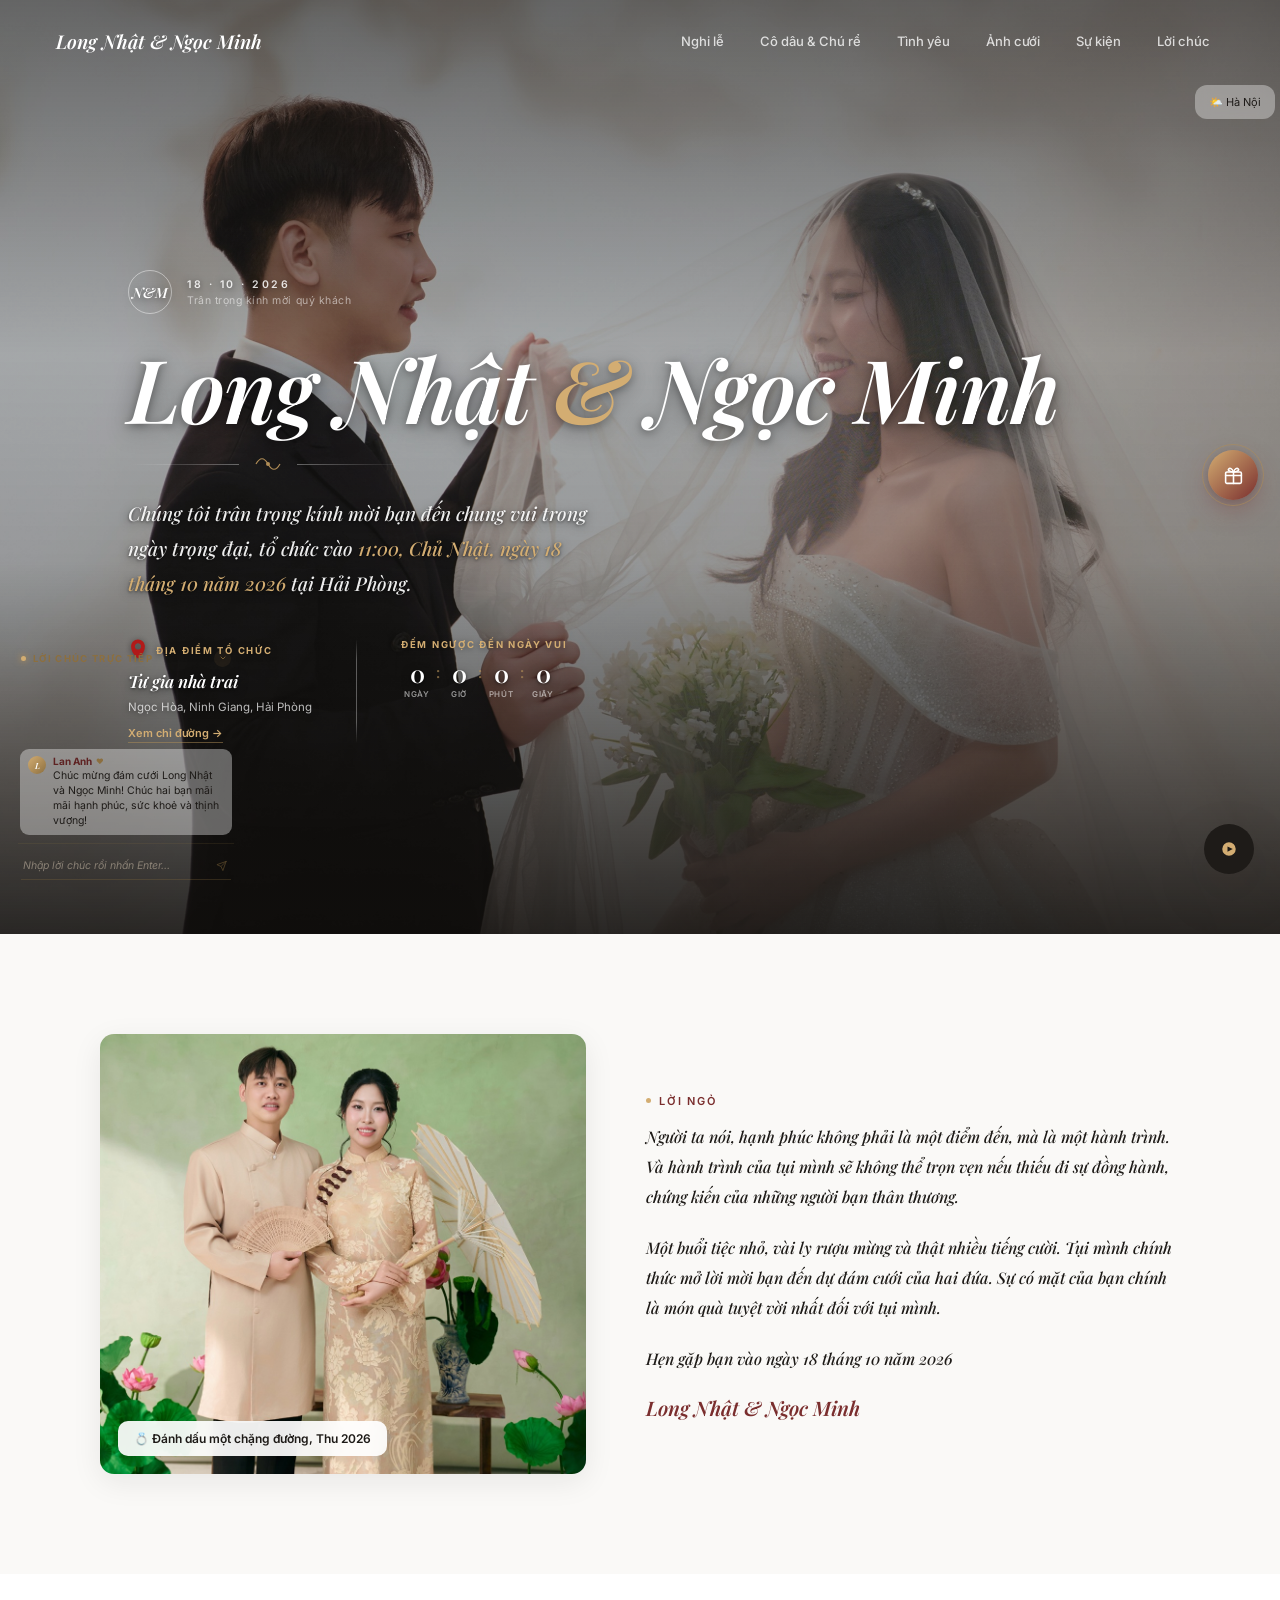
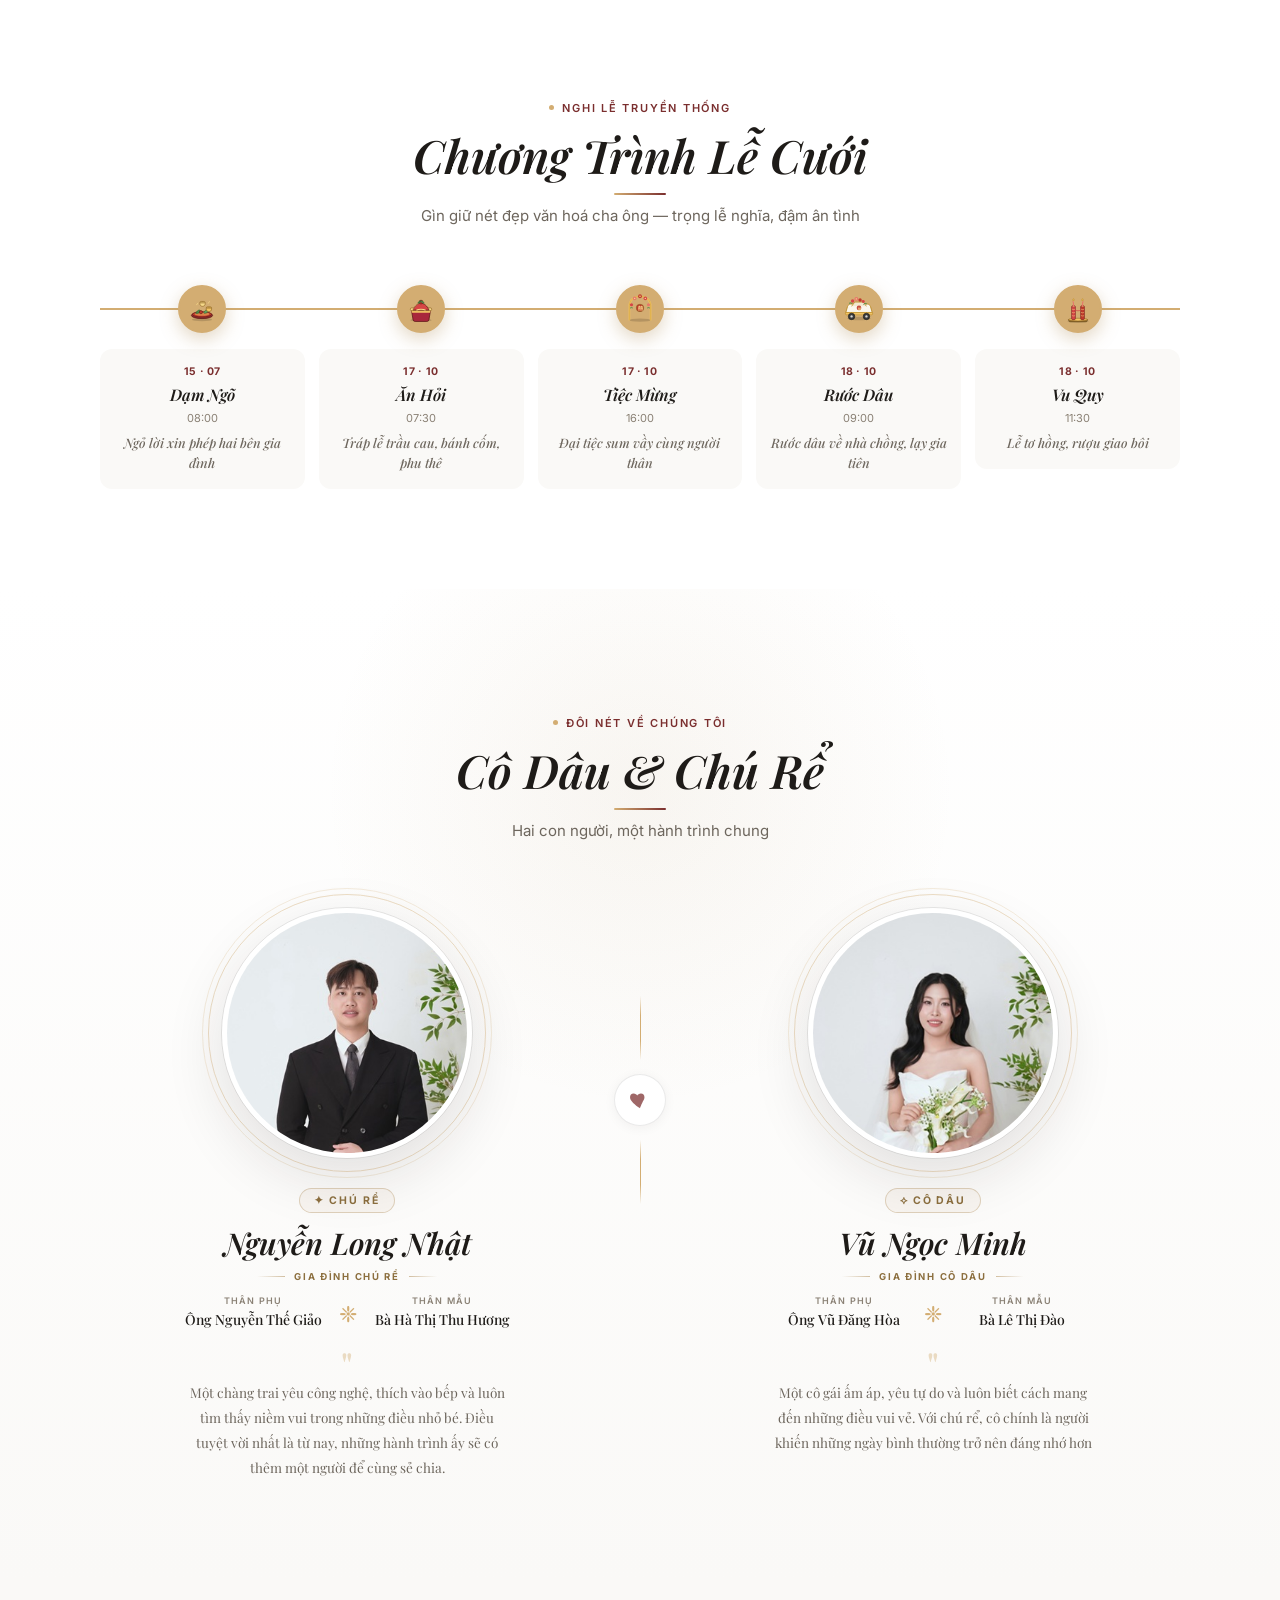
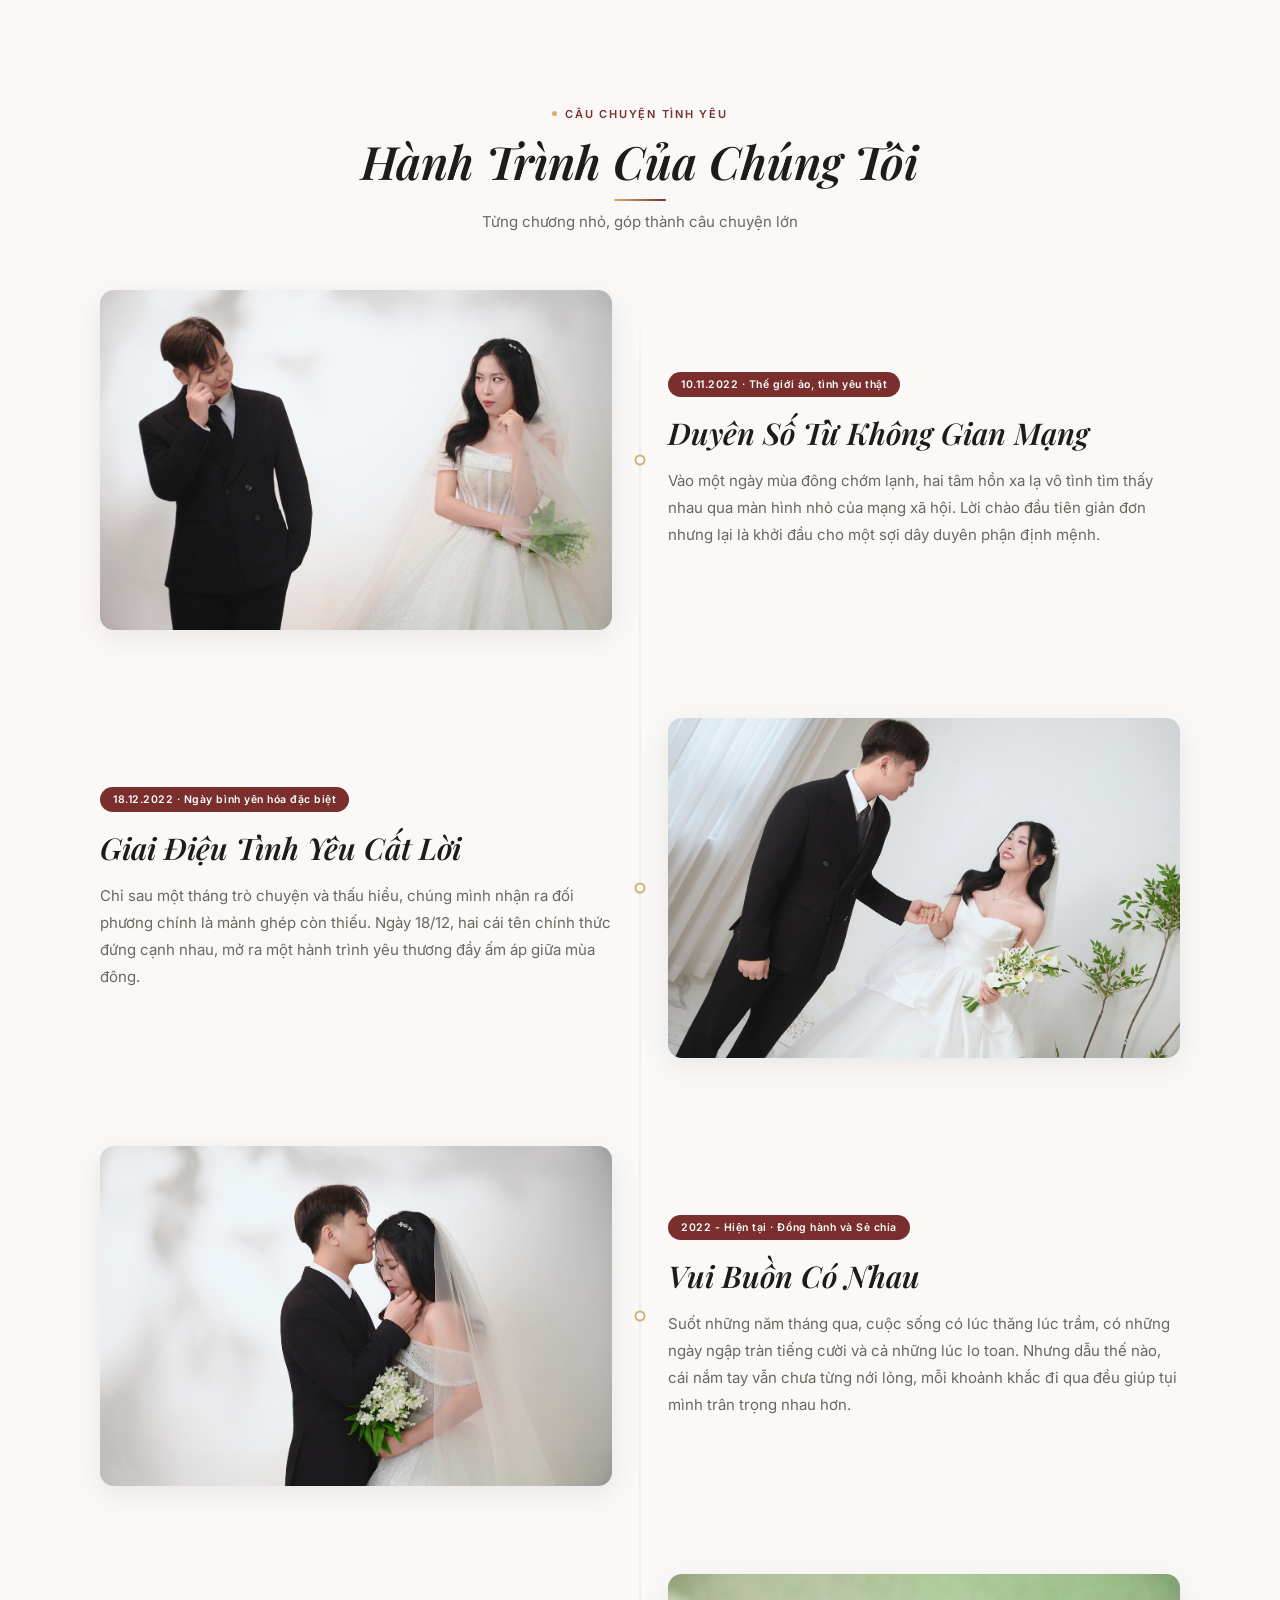
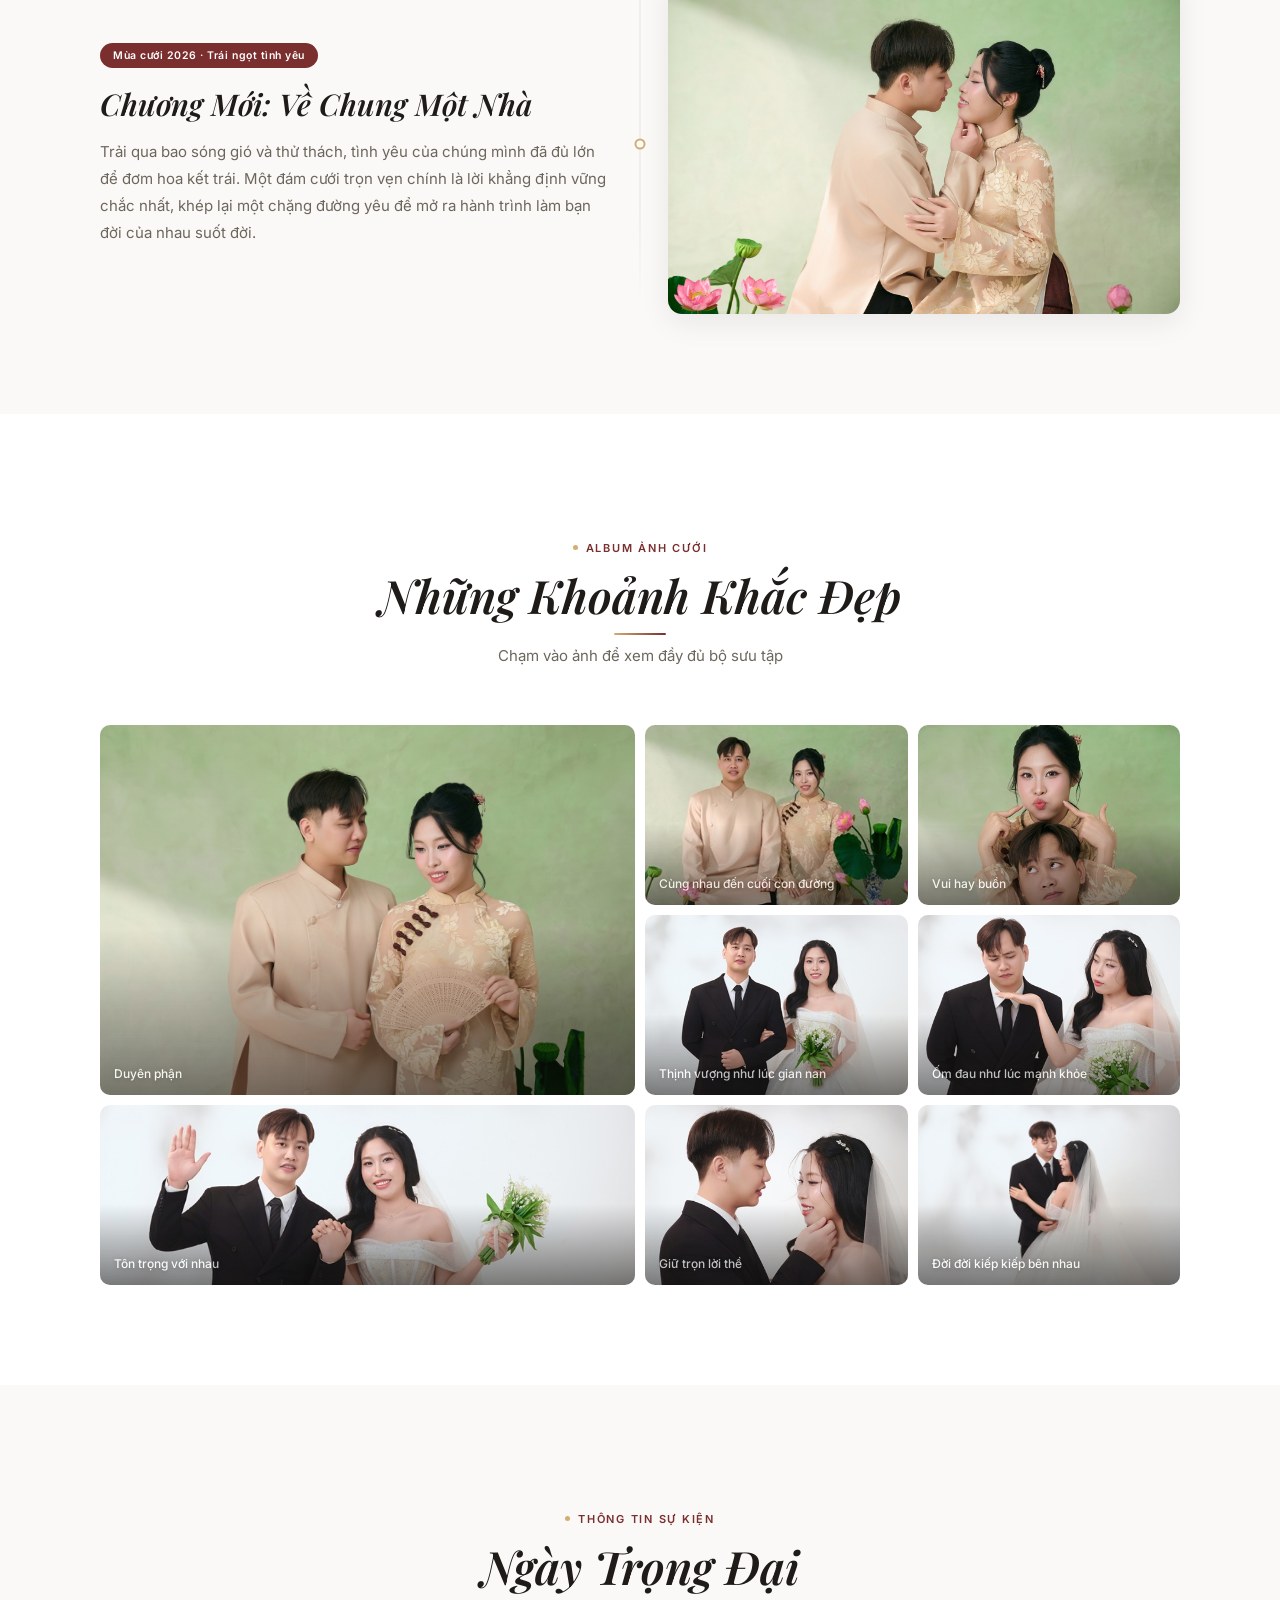
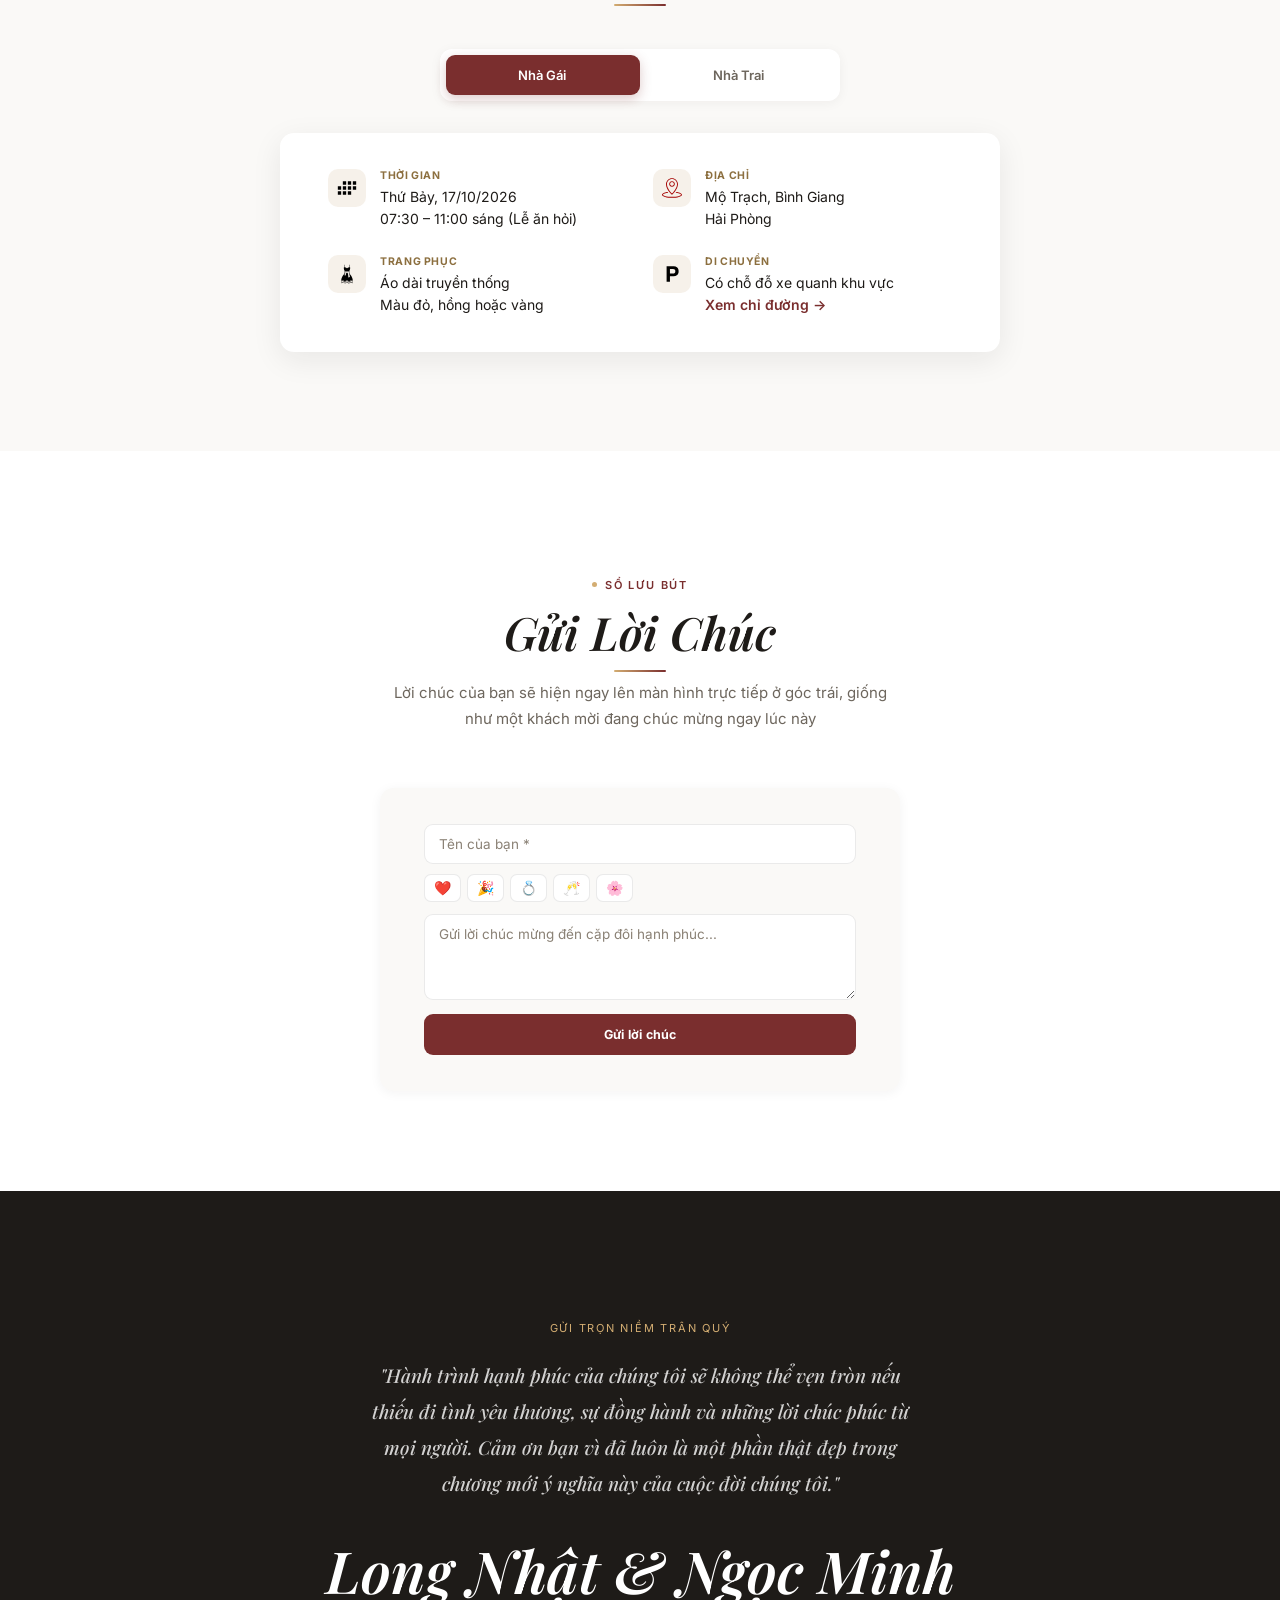
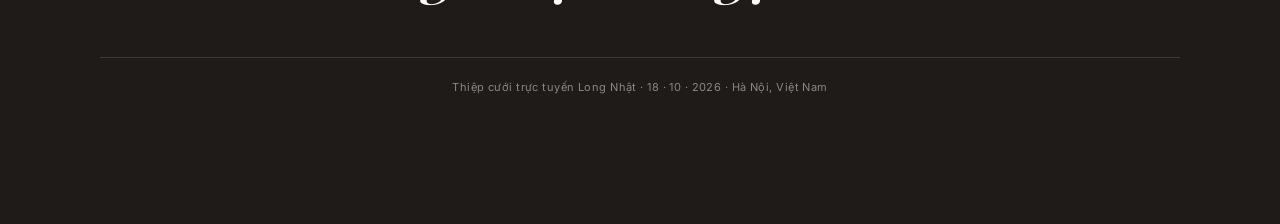
==== commit b85d5f06: "nhatnl-updated" ====
--- a/NhatMinh/thiep-cuoi-long-nhat-ngoc-minh.html
+++ b/NhatMinh/thiep-cuoi-long-nhat-ngoc-minh.html
@@ -39,8 +39,8 @@
   <meta name="twitter:image" content="https://THE_DOMAIN/assets/img/hero-img-wrap/img-original.jpg">
 
   <!-- ══ FAVICON / GIAO DIỆN THANH ĐỊA CHỈ ══ -->
-  <link rel="icon" type="image/jpeg" href="assets/img/logo.ico">
-  <link rel="apple-touch-icon" href="assets/img/logo.ico">
+  <link rel="icon" type="image/jpeg" href="assets/img/hero-img-wrap/img-original.jpg">
+  <link rel="apple-touch-icon" href="assets/img/hero-img-wrap/img-original.jpg">
   <meta name="theme-color" content="#7A2E2E">
 
   <!-- ══ DỮ LIỆU CÓ CẤU TRÚC — giúp Google hiểu đây là sự kiện cưới, dễ được tìm thấy hơn ══ -->
@@ -2961,7 +2961,6 @@
     .invite-envelope {
       position: relative;
       width: min(92vw, 430px);
-      perspective: 1800px;
       animation: inviteDrop .8s cubic-bezier(.16, 1, .3, 1) .1s both;
     }
 
@@ -3002,11 +3001,13 @@
 
     .invite-envelope-body::before {
       left: 0;
+      -webkit-clip-path: polygon(0 0, 100% 0, 0 100%);
       clip-path: polygon(0 0, 100% 0, 0 100%);
     }
 
     .invite-envelope-body::after {
       right: 0;
+      -webkit-clip-path: polygon(100% 0, 100% 100%, 0 0);
       clip-path: polygon(100% 0, 100% 100%, 0 0);
     }
 
@@ -3018,17 +3019,18 @@
       right: 3%;
       height: 40%;
       background: linear-gradient(140deg, var(--wine) 0%, var(--wine-deep) 100%);
+      -webkit-clip-path: polygon(0 0, 100% 0, 50% 100%);
       clip-path: polygon(0 0, 100% 0, 50% 100%);
       transform-origin: 50% 0%;
-      transform: rotateX(0deg);
-      transition: transform 1s cubic-bezier(.65, 0, .35, 1), opacity .6s ease .5s;
-      backface-visibility: hidden;
+      transform: translateY(0) scale(1);
+      transition: transform .75s cubic-bezier(.65, 0, .35, 1), opacity .5s ease .15s;
       z-index: 4;
       box-shadow: 0 10px 24px rgba(20, 12, 9, .3);
+      will-change: transform, opacity;
     }
 
     .invite-envelope.opened .invite-flap {
-      transform: rotateX(-178deg);
+      transform: translateY(-58%) scale(.82);
       opacity: 0;
       pointer-events: none;
     }
@@ -3039,6 +3041,7 @@
       position: absolute;
       inset: 10px;
       border: 1px solid rgba(211, 173, 114, .55);
+      -webkit-clip-path: polygon(0 0, 100% 0, 50% 100%);
       clip-path: polygon(0 0, 100% 0, 50% 100%);
     }
 
@@ -3119,7 +3122,7 @@
       transform: translateY(6%);
       opacity: .001;
       transition: transform .8s cubic-bezier(.16, 1, .3, 1) .35s, opacity .7s ease .35s;
-      overflow: hidden;
+      will-change: transform, opacity;
     }
 
     .invite-envelope.opened .invite-card {
@@ -5004,7 +5007,10 @@
           if (!raw) return '';
           let val = decodeURIComponent(raw.replace(/\+/g, ' ')).trim();
           // Viết hoa chữ cái đầu mỗi từ cho đẹp, nếu khách gõ chữ thường
-          val = val.replace(/\p{L}+/gu, w => w.charAt(0).toLocaleUpperCase('vi') + w.slice(1));
+          // (dùng split theo khoảng trắng thay vì regex \p{L} để tương thích cả các trình duyệt/app cũ)
+          val = val.split(' ').map(function (w) {
+            return w.length ? w.charAt(0).toLocaleUpperCase('vi') + w.slice(1) : w;
+          }).join(' ');
           return val.slice(0, 60); // giới hạn độ dài để không vỡ layout
         } catch (e) { return ''; }
       }
